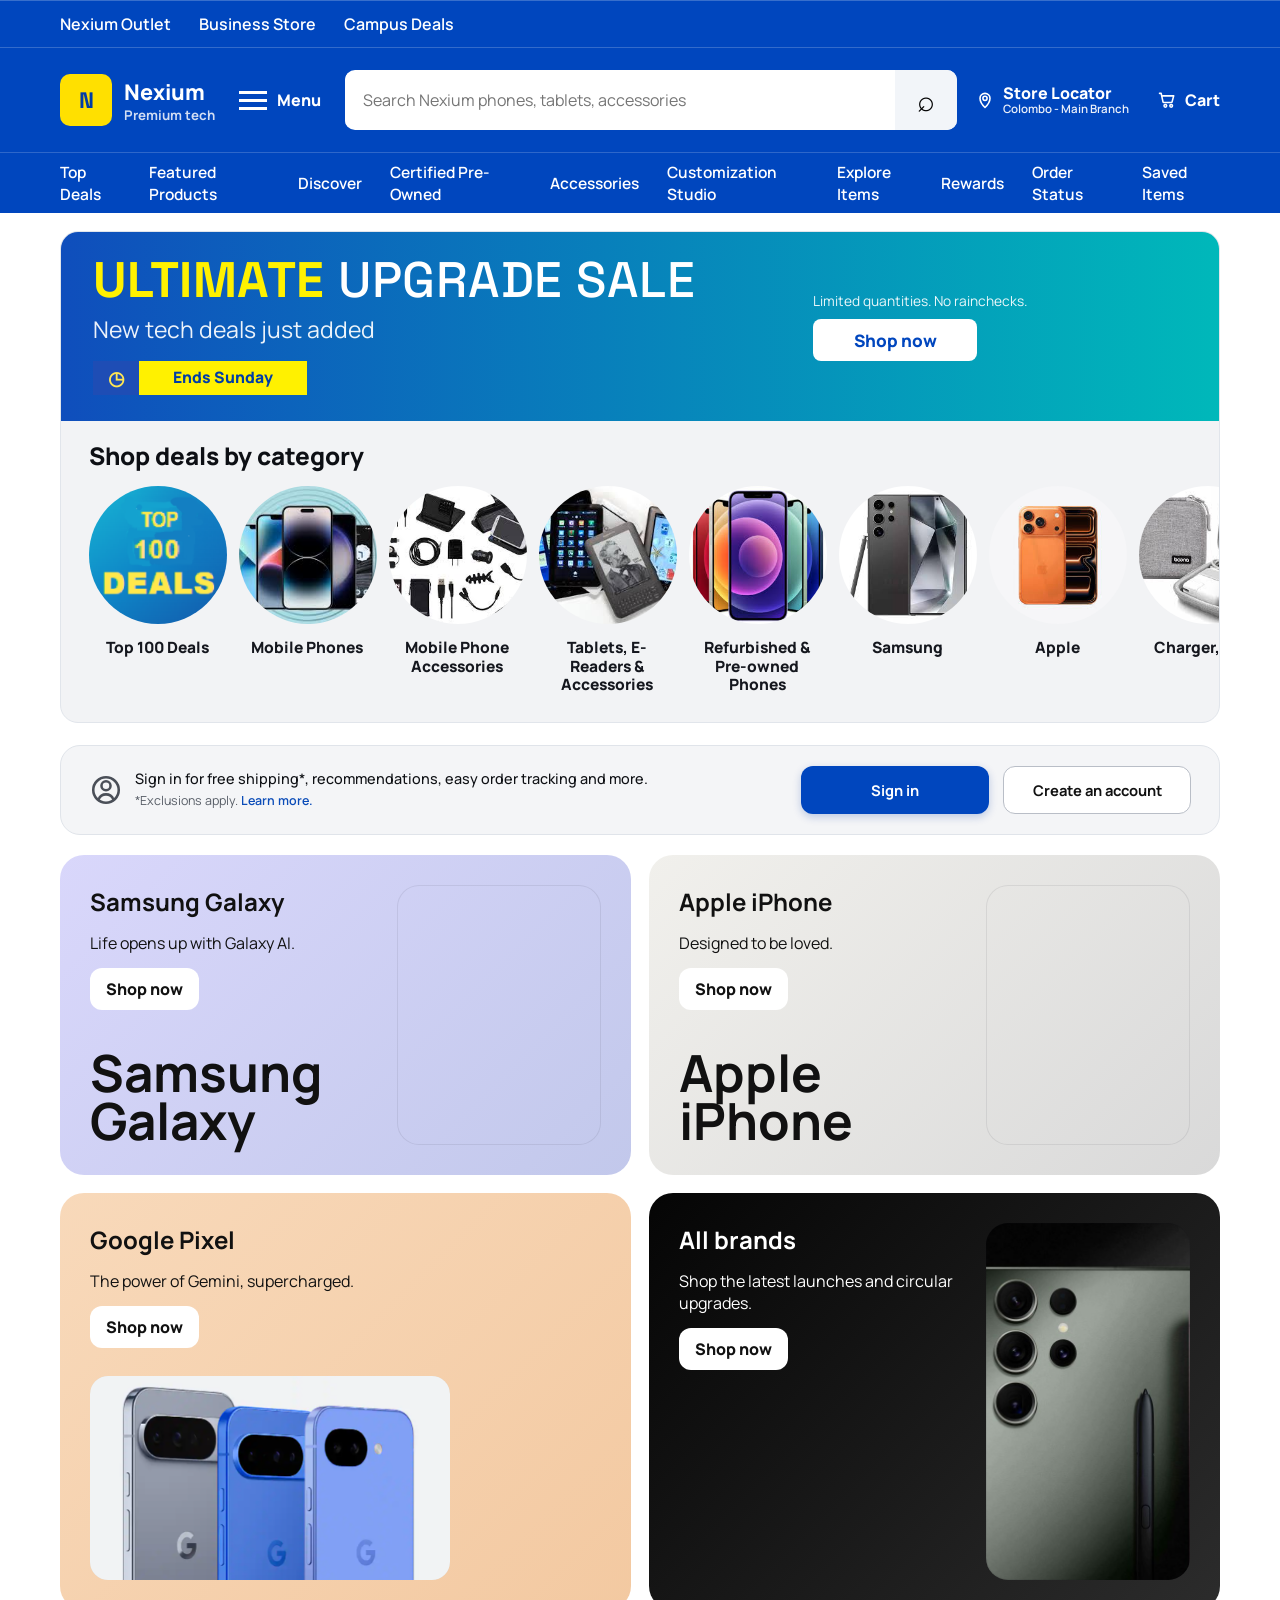
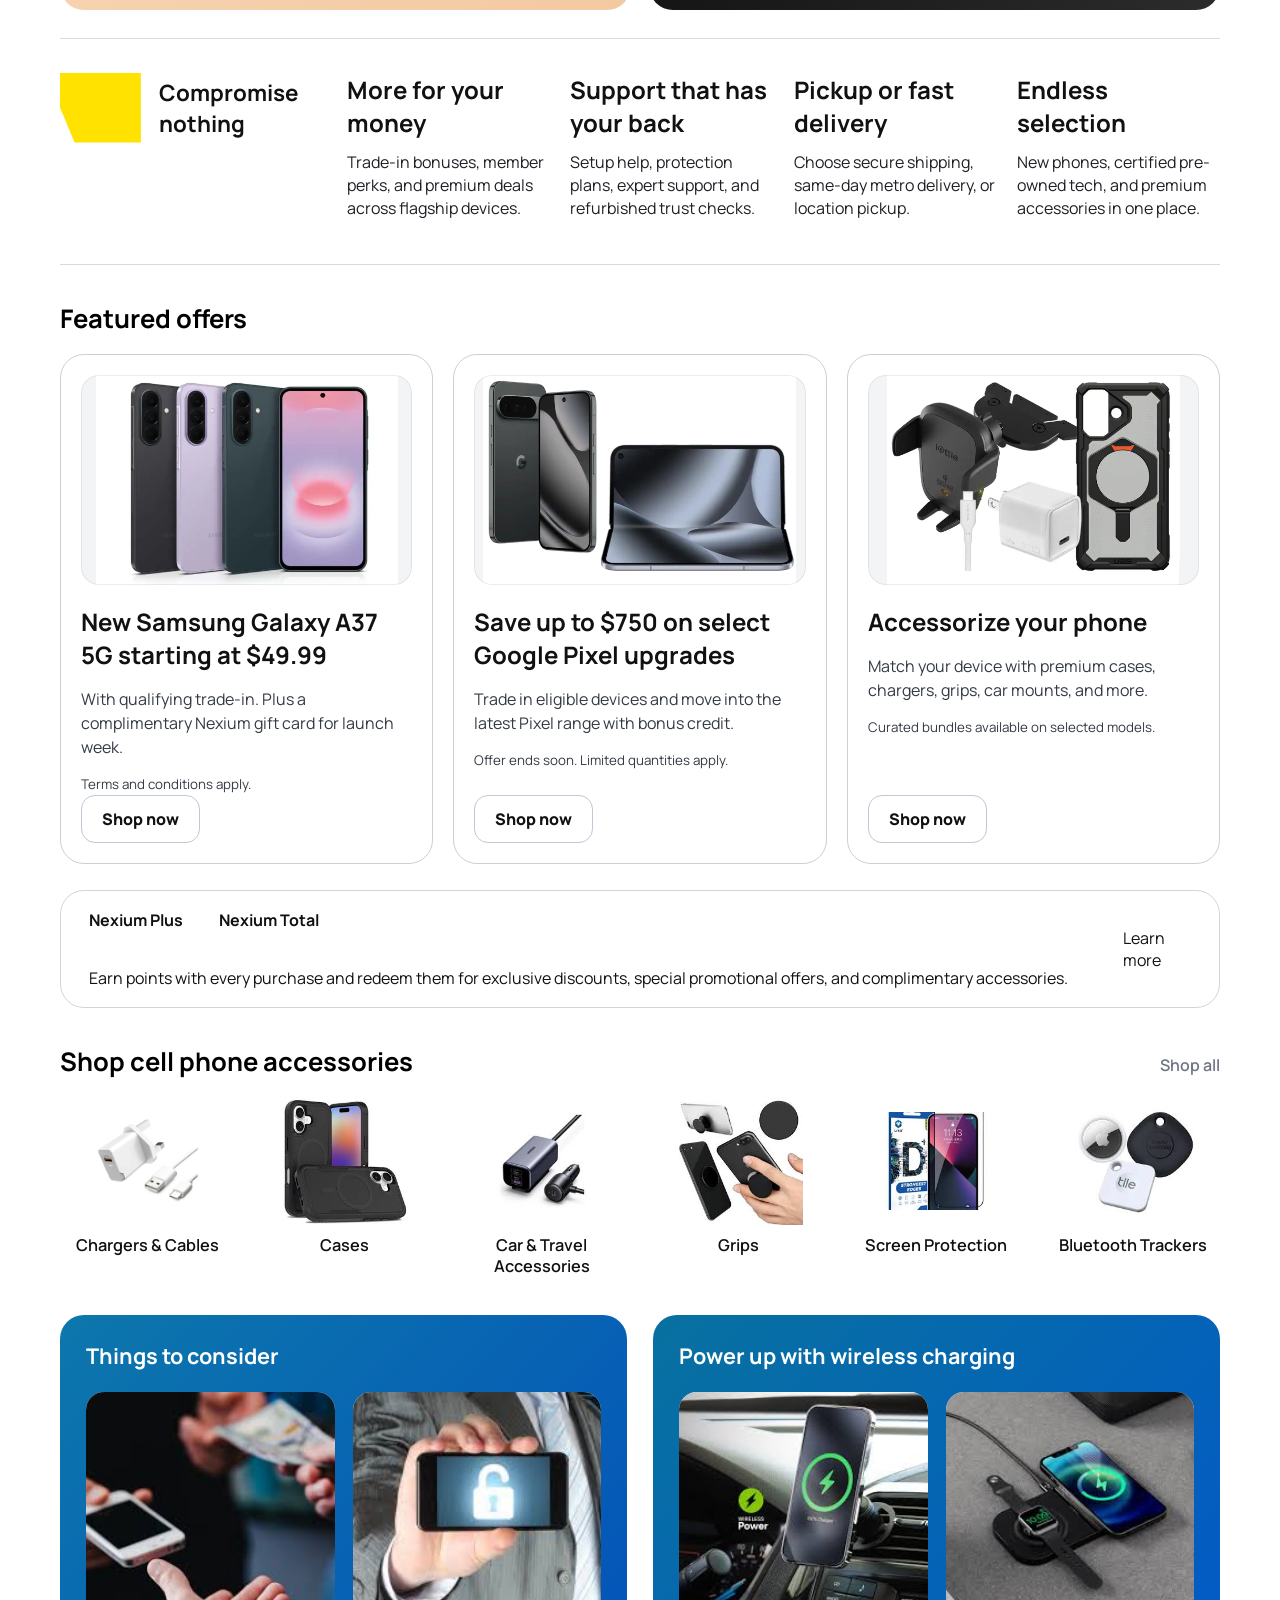
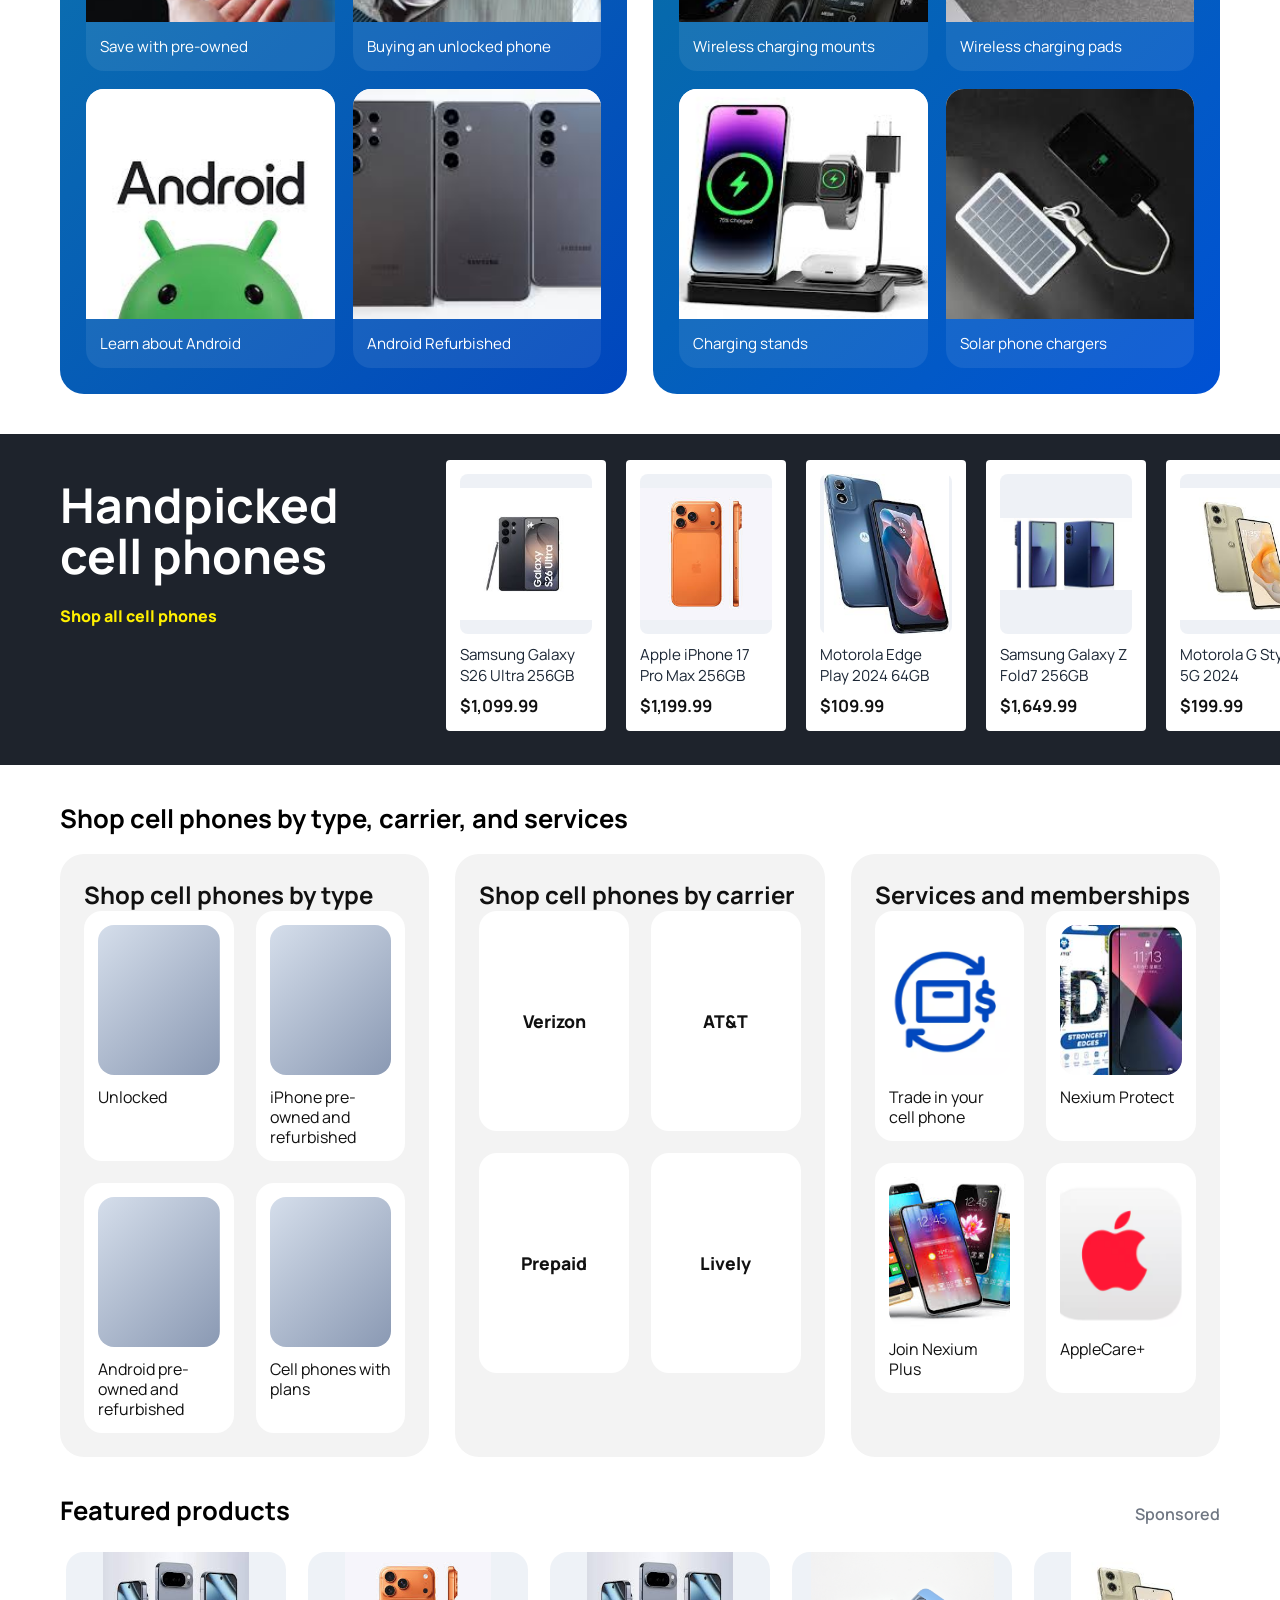
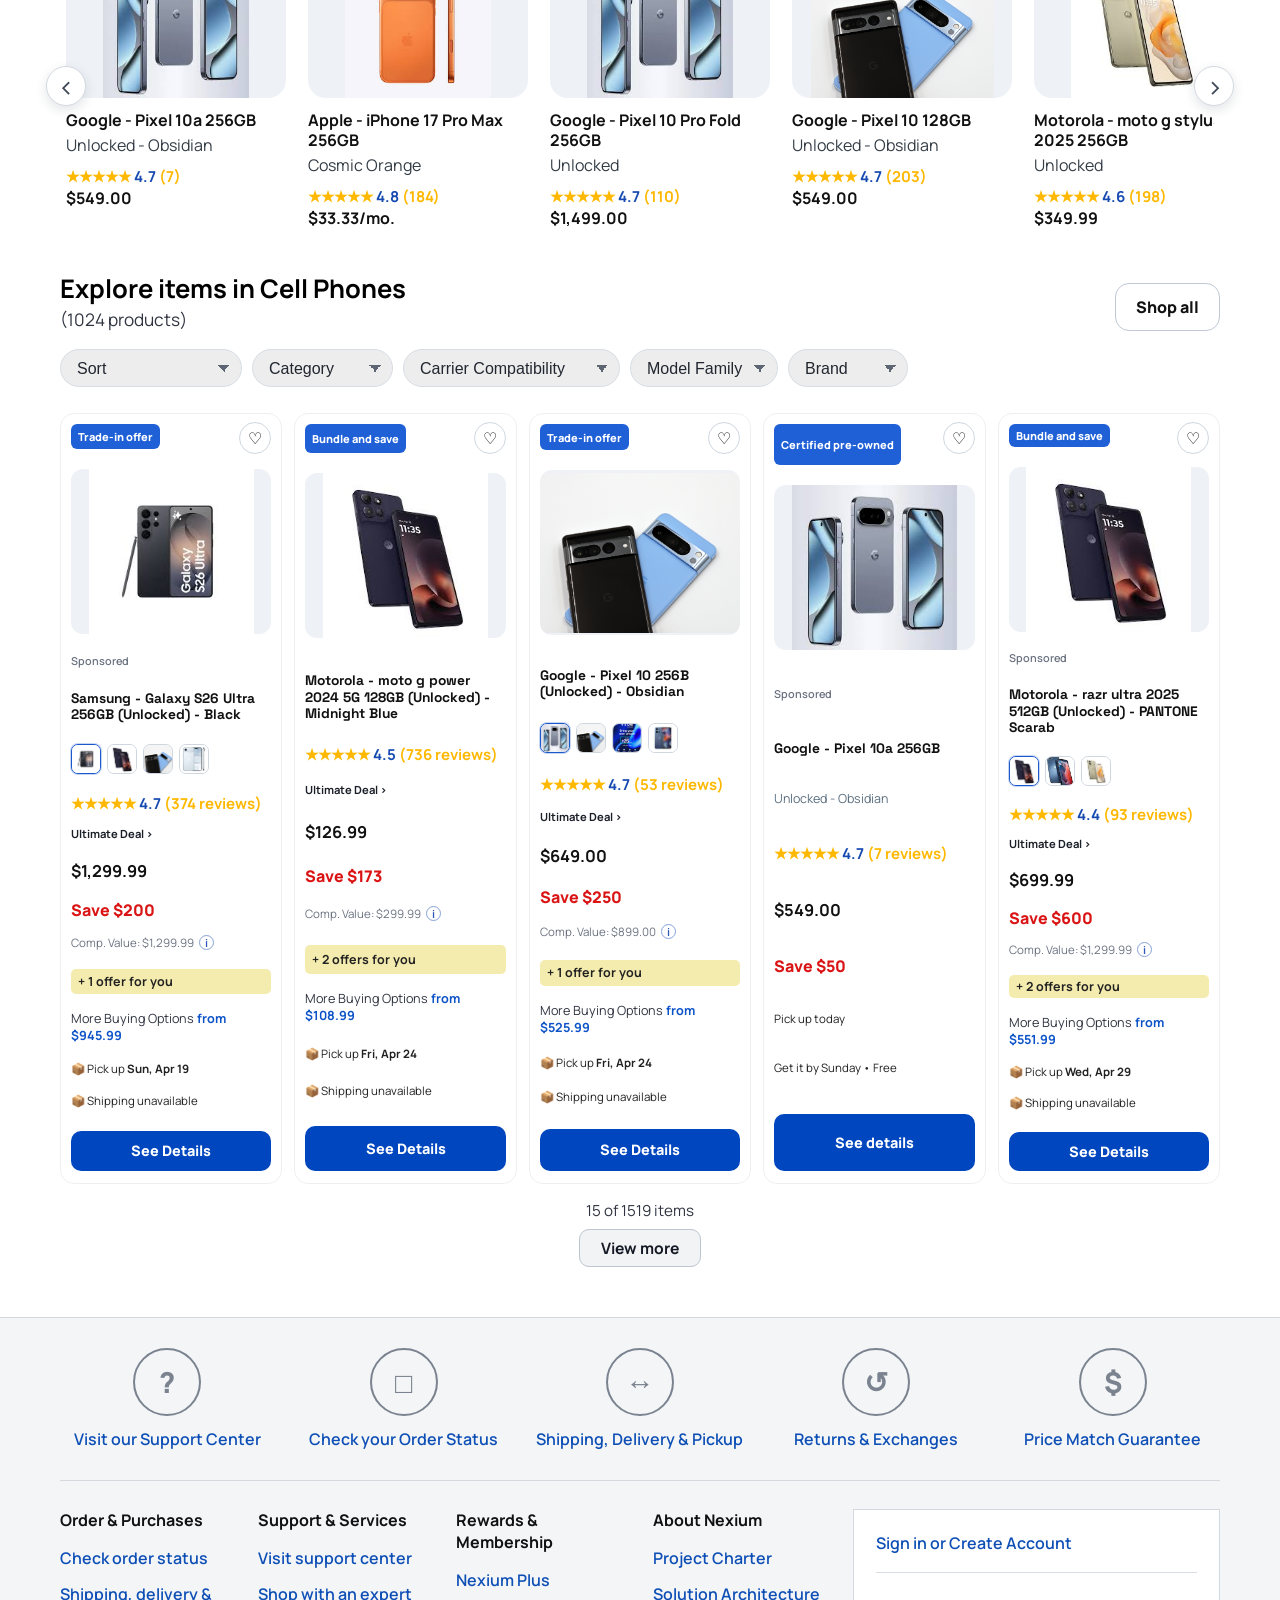
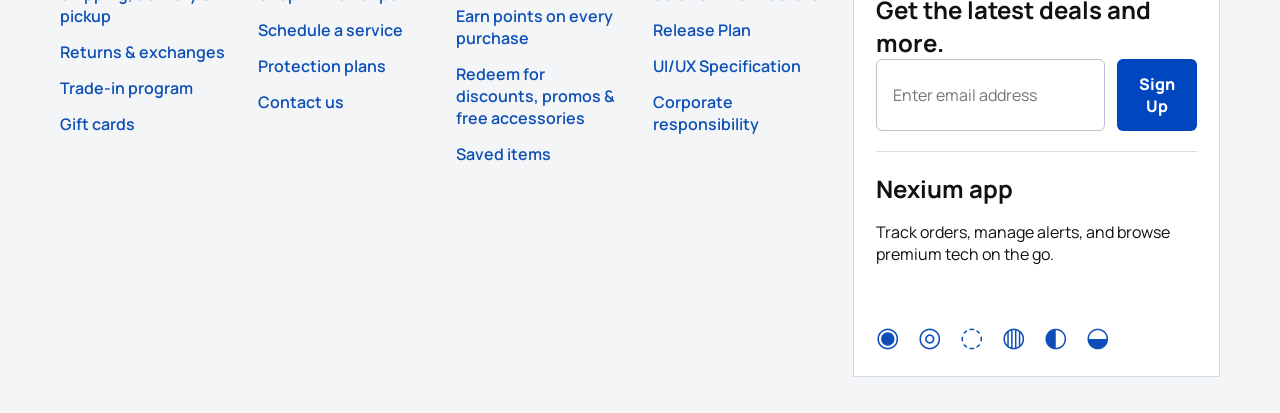
==== index.html @ f276cf51 "Revert "3rd commit" This reverts commit 3aec1bfec44c3266e871f50af3a9b71eeed17399." ====
<!DOCTYPE html>
<html lang="en">
<head>
  <meta charset="UTF-8">
  <meta name="viewport" content="width=device-width, initial-scale=1.0">
  <title>Nexium | Mobile Phones, Tablets & Accessories</title>
  <link rel="preconnect" href="https://fonts.googleapis.com">
  <link rel="preconnect" href="https://fonts.gstatic.com" crossorigin>
  <link href="https://fonts.googleapis.com/css2?family=Manrope:wght@400;500;600;700;800&family=Space+Grotesk:wght@500;700&display=swap" rel="stylesheet">
  <link rel="stylesheet" href="styles.css">
</head>
<body class="home-page">
  <header class="home-header">
    <div class="home-utility">
      <div class="shell utility-inner">
        <div class="utility-links">
          <a href="#">Nexium Outlet</a>
          <a href="#">Business Store</a>
          <a href="#">Campus Deals</a>
        </div>
      </div>
    </div>

    <div class="home-primary">
      <div class="shell primary-inner">
        <a href="index.html" class="home-logo">
          <span class="brand-mark">N</span>
          <span class="logo-copy">
            <strong>Nexium</strong>
            <small>Premium tech</small>
          </span>
        </a>

        <button class="menu-trigger" type="button">
          <span class="menu-lines"></span>
          <span>Menu</span>
        </button>

        <div class="home-search">
          <input type="search" placeholder="Search Nexium phones, tablets, accessories">
          <button type="button">⌕</button>
        </div>

        <div class="quick-actions">
          <a href="store-locator.html" class="quick-action-link" aria-label="Find a store location">
            <span class="quick-icon" aria-hidden="true">
              <svg viewBox="0 0 24 24" role="img" focusable="false">
                <path d="M12 21s6-5.53 6-11a6 6 0 1 0-12 0c0 5.47 6 11 6 11Z"></path>
                <circle cx="12" cy="10" r="2.5"></circle>
              </svg>
            </span>
            <span class="quick-action-copy">
              <span>Store Locator</span>
              <small data-selected-branch>Colombo - Main Branch</small>
            </span>
          </a>
          <a href="cart.html" class="quick-action-link" aria-label="Open cart page">
            <span class="quick-icon" aria-hidden="true">
              <svg viewBox="0 0 24 24" role="img" focusable="false">
                <path d="M3 4h2l2.2 10.2a1 1 0 0 0 1 .8h8.9a1 1 0 0 0 1-.8L20 7H7"></path>
                <circle cx="10" cy="19" r="1.6"></circle>
                <circle cx="17" cy="19" r="1.6"></circle>
              </svg>
            </span>
            <span>Cart</span>
          </a>
        </div>
      </div>
    </div>

    <div class="home-secondary">
      <div class="shell secondary-inner">
        <nav class="secondary-links">
          <a href="#featured-offers">Top Deals</a>
          <a href="#featured-products">Featured Products</a>
          <a href="#advice">Discover</a>
          <a href="#preowned">Certified Pre-Owned</a>
          <a href="#accessories">Accessories</a>
          <a href="customization-studio.html#customization-studio">Customization Studio</a>
          <a href="#catalog">Explore Items</a>
        </nav>
        <nav class="secondary-links secondary-links-right">
          <a href="#rewards">Rewards</a>
          <a href="#support">Order Status</a>
          <a href="#saved">Saved Items</a>
        </nav>
      </div>
    </div>
  </header>

  <main class="home-main">
    <section class="shell deals-showcase" id="top-deals">
      <article class="deals-hero-banner">
        <div class="deals-hero-main">
          <h2><span>Ultimate</span> Upgrade Sale</h2>
          <p>New tech deals just added</p>
          <div class="deal-deadline">
            <span class="deadline-icon" aria-hidden="true">◷</span>
            <strong>Ends Sunday</strong>
          </div>
        </div>
        <div class="deals-hero-side">
          <p>Limited quantities. No rainchecks.</p>
          <a class="deals-hero-button" href="#featured-offers">Shop now</a>
        </div>
      </article>

      <article class="deals-category-panel">
        <h3>Shop deals by category</h3>
        <div class="deals-category-grid">
          <article class="deals-category-item">
            <div class="deals-thumb thumb-top-100-deals-image"></div>
            <p>Top 100 Deals</p>
          </article>
          <article class="deals-category-item">
            <div class="deals-thumb thumb-mobile-phone-deals"></div>
            <p>Mobile Phones</p>
          </article>
          <article class="deals-category-item">
            <div class="deals-thumb thumb-mobile-phone-accessories-image"></div>
            <p>Mobile Phone Accessories</p>
          </article>
          <article class="deals-category-item">
            <div class="deals-thumb thumb-tablets-ereaders-image"></div>
            <p>Tablets, E-Readers &amp; Accessories</p>
          </article>
          <article class="deals-category-item">
            <div class="deals-thumb thumb-refurbished-preowned-image"></div>
            <p>Refurbished &amp; Pre-owned Phones</p>
          </article>
          <article class="deals-category-item">
            <div class="deals-thumb thumb-samsung-image"></div>
            <p>Samsung</p>
          </article>
          <article class="deals-category-item">
            <div class="deals-thumb thumb-apple-image"></div>
            <p>Apple</p>
          </article>
          <article class="deals-category-item deals-category-item-last">
            <div class="deals-thumb thumb-charger-case-image"></div>
            <p>Charger, Case</p>
            <button class="deals-next" type="button" aria-label="View more categories">›</button>
          </article>
        </div>
      </article>
    </section>

    <section class="shell signin-promo" aria-label="Account sign-in benefits">
      <div class="signin-promo-card">
        <div class="signin-promo-copy">
          <span class="signin-promo-icon" aria-hidden="true">
            <svg viewBox="0 0 24 24" role="img" focusable="false">
              <circle cx="12" cy="12" r="9"></circle>
              <circle cx="12" cy="9" r="3.2"></circle>
              <path d="M6.8 18.6a5.6 5.6 0 0 1 10.4 0"></path>
            </svg>
          </span>
          <div class="signin-promo-text">
            <p>Sign in for free shipping*, recommendations, easy order tracking and more.</p>
            <small>*Exclusions apply. <a href="#">Learn more.</a></small>
          </div>
        </div>
        <div class="signin-promo-actions">
          <a class="signin-promo-btn signin-promo-btn-primary" href="#">Sign in</a>
          <a class="signin-promo-btn signin-promo-btn-secondary" href="#">Create an account</a>
        </div>
      </div>
    </section>

    <section class="shell brand-mosaic" id="preowned">
      <article class="brand-hero brand-samsung">
        <div class="brand-copy">
          <h2>Samsung Galaxy</h2>
          <p>Life opens up with Galaxy AI.</p>
          <a class="shop-chip" href="#catalog">Shop now</a>
          <strong>Samsung Galaxy</strong>
        </div>
        <div class="brand-art art-samsung"></div>
      </article>

      <article class="brand-hero brand-apple">
        <div class="brand-copy">
          <h2>Apple iPhone</h2>
          <p>Designed to be loved.</p>
          <a class="shop-chip" href="#catalog">Shop now</a>
          <strong>Apple iPhone</strong>
        </div>
        <div class="brand-art art-apple"></div>
      </article>

      <article class="brand-hero brand-google">
        <div class="brand-copy">
          <h2>Google Pixel</h2>
          <p>The power of Gemini, supercharged.</p>
          <a class="shop-chip" href="#catalog">Shop now</a>
          <img class="pixel-inline-art" src="assets/google-pixel-block-exact.png" alt="Google Pixel phones in silver and blue" loading="lazy">
        </div>
      </article>

      <article class="brand-hero brand-all">
        <div class="brand-copy">
          <h2>All brands</h2>
          <p>Shop the latest launches and circular upgrades.</p>
          <a class="shop-chip" href="#catalog">Shop now</a>
        </div>
        <div class="brand-art art-all"></div>
      </article>
    </section>

    <section class="shell benefits-ribbon">
      <div class="benefit-mark">
        <span></span>
        <strong>Compromise nothing</strong>
      </div>
      <div class="benefit-item">
        <h3>More for your money</h3>
        <p>Trade-in bonuses, member perks, and premium deals across flagship devices.</p>
      </div>
      <div class="benefit-item">
        <h3>Support that has your back</h3>
        <p>Setup help, protection plans, expert support, and refurbished trust checks.</p>
      </div>
      <div class="benefit-item">
        <h3>Pickup or fast delivery</h3>
        <p>Choose secure shipping, same-day metro delivery, or location pickup.</p>
      </div>
      <div class="benefit-item">
        <h3>Endless selection</h3>
        <p>New phones, certified pre-owned tech, and premium accessories in one place.</p>
      </div>
    </section>

    <section class="shell featured-offers" id="featured-offers">
      <div class="section-title-row">
        <h2>Featured offers</h2>
      </div>
      <div class="offer-grid">
        <article class="offer-card">
          <div class="offer-art offer-samsung-art"></div>
          <h3>New Samsung Galaxy A37 5G starting at $49.99</h3>
          <p>With qualifying trade-in. Plus a complimentary Nexium gift card for launch week.</p>
          <small>Terms and conditions apply.</small>
          <a class="offer-button" href="#catalog">Shop now</a>
        </article>
        <article class="offer-card">
          <div class="offer-art offer-pixel-art"></div>
          <h3>Save up to $750 on select Google Pixel upgrades</h3>
          <p>Trade in eligible devices and move into the latest Pixel range with bonus credit.</p>
          <small>Offer ends soon. Limited quantities apply.</small>
          <a class="offer-button" href="#catalog">Shop now</a>
        </article>
        <article class="offer-card">
          <div class="offer-art offer-accessory-art"></div>
          <h3>Accessorize your phone</h3>
          <p>Match your device with premium cases, chargers, grips, car mounts, and more.</p>
          <small>Curated bundles available on selected models.</small>
          <a class="offer-button" href="#accessories">Shop now</a>
        </article>
      </div>
    </section>

    <section class="shell membership-banner" id="rewards">
      <div class="membership-copy">
        <strong>Nexium Plus</strong>
        <strong>Nexium Total</strong>
        <span>Earn points with every purchase and redeem them for exclusive discounts, special promotional offers, and complimentary accessories.</span>
      </div>
      <a href="#">Learn more</a>
    </section>

    <section class="shell accessory-shelf" id="accessories">
      <div class="section-title-row">
        <h2>Shop cell phone accessories</h2>
        <a href="#catalog">Shop all</a>
      </div>
      <div class="accessory-row">
        <article class="accessory-card">
          <div class="accessory-icon charger-icon"></div>
          <p>Chargers & Cables</p>
        </article>
        <article class="accessory-card">
          <div class="accessory-icon case-icon"></div>
          <p>Cases</p>
        </article>
        <article class="accessory-card">
          <div class="accessory-icon travel-icon"></div>
          <p>Car & Travel Accessories</p>
        </article>
        <article class="accessory-card">
          <div class="accessory-icon grips-icon"></div>
          <p>Grips</p>
        </article>
        <article class="accessory-card">
          <div class="accessory-icon screen-icon"></div>
          <p>Screen Protection</p>
        </article>
        <article class="accessory-card">
          <div class="accessory-icon tracker-icon"></div>
          <p>Bluetooth Trackers</p>
        </article>
      </div>
    </section>

    <section class="shell guide-panels" id="advice">
      <article class="guide-panel">
        <h2>Things to consider</h2>
        <div class="guide-grid">
          <div class="guide-card">
            <div class="guide-visual tradein-guide"></div>
            <p>Save with pre-owned</p>
          </div>
          <div class="guide-card">
            <div class="guide-visual prepaid-guide"></div>
            <p>Buying an unlocked phone</p>
          </div>
          <div class="guide-card">
            <div class="guide-visual android-guide"></div>
            <p>Learn about Android</p>
          </div>
          <div class="guide-card">
            <div class="guide-visual unlocked-guide"></div>
            <p>Android Refurbished</p>
          </div>
        </div>
      </article>
      <article class="guide-panel guide-panel-alt">
        <h2>Power up with wireless charging</h2>
        <div class="guide-grid">
          <div class="guide-card">
            <div class="guide-visual mount-guide"></div>
            <p>Wireless charging mounts</p>
          </div>
          <div class="guide-card">
            <div class="guide-visual pad-guide"></div>
            <p>Wireless charging pads</p>
          </div>
          <div class="guide-card">
            <div class="guide-visual stand-guide"></div>
            <p>Charging stands</p>
          </div>
          <div class="guide-card">
            <div class="guide-visual solar-guide"></div>
            <p>Solar phone chargers</p>
          </div>
        </div>
      </article>
    </section>

    <section class="handpicked-band">
      <div class="shell handpicked-layout">
        <div class="handpicked-copy">
          <h2>Handpicked cell phones</h2>
          <a href="#catalog">Shop all cell phones</a>
        </div>
        <div class="handpicked-rail">
          <article class="mini-product">
            <div class="mini-product-art rail-s26"></div>
            <p>Samsung Galaxy S26 Ultra 256GB</p>
            <strong>$1,099.99</strong>
          </article>
          <article class="mini-product">
            <div class="mini-product-art rail-iphone"></div>
            <p>Apple iPhone 17 Pro Max 256GB</p>
            <strong>$1,199.99</strong>
          </article>
          <article class="mini-product">
            <div class="mini-product-art rail-moto"></div>
            <p>Motorola Edge Play 2024 64GB</p>
            <strong>$109.99</strong>
          </article>
          <article class="mini-product">
            <div class="mini-product-art rail-fold"></div>
            <p>Samsung Galaxy Z Fold7 256GB</p>
            <strong>$1,649.99</strong>
          </article>
          <article class="mini-product">
            <div class="mini-product-art rail-stylus"></div>
            <p>Motorola G Stylus 5G 2024</p>
            <strong>$199.99</strong>
          </article>
          <article class="mini-product">
            <div class="mini-product-art rail-air"></div>
            <p>Apple iPhone Air 256GB</p>
            <strong>$849.99</strong>
          </article>
        </div>
      </div>
    </section>

    <section class="shell service-and-membership">
      <div class="section-title-row">
        <h2>Shop cell phones by type, carrier, and services</h2>
      </div>
      <div class="service-columns">
        <article class="service-column">
          <h3>Shop cell phones by type</h3>
          <div class="service-tile-grid">
            <div class="service-tile">
              <div class="service-visual unlocked-visual"></div>
              <p>Unlocked</p>
            </div>
            <div class="service-tile">
              <div class="service-visual apple-visual"></div>
              <p>iPhone pre-owned and refurbished</p>
            </div>
            <div class="service-tile">
              <div class="service-visual android-visual"></div>
              <p>Android pre-owned and refurbished</p>
            </div>
            <div class="service-tile">
              <div class="service-visual plan-visual"></div>
              <p>Cell phones with plans</p>
            </div>
          </div>
        </article>
        <article class="service-column">
          <h3>Shop cell phones by carrier</h3>
          <div class="service-tile-grid">
            <div class="service-tile logo-tile"><p>Verizon</p></div>
            <div class="service-tile logo-tile"><p>AT&amp;T</p></div>
            <div class="service-tile logo-tile"><p>Prepaid</p></div>
            <div class="service-tile logo-tile"><p>Lively</p></div>
          </div>
        </article>
        <article class="service-column">
          <h3>Services and memberships</h3>
          <div class="service-tile-grid">
            <div class="service-tile">
              <div class="service-visual tradein-visual"></div>
              <p>Trade in your cell phone</p>
            </div>
            <div class="service-tile">
              <div class="service-visual protect-visual"></div>
              <p>Nexium Protect</p>
            </div>
            <div class="service-tile">
              <div class="service-visual plus-visual"></div>
              <p>Join Nexium Plus</p>
            </div>
            <div class="service-tile">
              <div class="service-visual applecare-visual"></div>
              <p>AppleCare+</p>
            </div>
          </div>
        </article>
      </div>
    </section>

    <section class="shell featured-products" id="featured-products">
      <div class="section-title-row">
        <h2>Featured products</h2>
        <span>Sponsored</span>
      </div>
      <div class="featured-carousel-wrap">
        <button class="featured-carousel-btn featured-carousel-prev" type="button" aria-label="View previous featured products">‹</button>
        <div class="featured-product-row" aria-live="polite">
        <article class="featured-item">
          <div class="featured-art featured-pixel"></div>
          <h3>Google - Pixel 10a 256GB</h3>
          <p>Unlocked - Obsidian</p>
          <div class="rating-line">★★★★★ <span>4.7</span> (7)</div>
          <strong>$549.00</strong>
        </article>
        <article class="featured-item">
          <div class="featured-art featured-orange"></div>
          <h3>Apple - iPhone 17 Pro Max 256GB</h3>
          <p>Cosmic Orange</p>
          <div class="rating-line">★★★★★ <span>4.8</span> (184)</div>
          <strong>$33.33/mo.</strong>
        </article>
        <article class="featured-item">
          <div class="featured-art featured-fold"></div>
          <h3>Google - Pixel 10 Pro Fold 256GB</h3>
          <p>Unlocked</p>
          <div class="rating-line">★★★★★ <span>4.7</span> (110)</div>
          <strong>$1,499.00</strong>
        </article>
        <article class="featured-item">
          <div class="featured-art featured-teal"></div>
          <h3>Google - Pixel 10 128GB</h3>
          <p>Unlocked - Obsidian</p>
          <div class="rating-line">★★★★★ <span>4.7</span> (203)</div>
          <strong>$549.00</strong>
        </article>
        <article class="featured-item">
          <div class="featured-art featured-stylus"></div>
          <h3>Motorola - moto g stylus 2025 256GB</h3>
          <p>Unlocked</p>
          <div class="rating-line">★★★★★ <span>4.6</span> (198)</div>
          <strong>$349.99</strong>
        </article>
        </div>
        <button class="featured-carousel-btn featured-carousel-next" type="button" aria-label="View more featured products">›</button>
      </div>
    </section>

    <section class="shell catalog-wrapper" id="catalog">
      <div class="section-title-row explore-heading">
        <div>
          <h2>Explore items in Cell Phones</h2>
          <p class="catalog-count">(1024 products)</p>
        </div>
        <button class="catalog-button" type="button">Shop all</button>
      </div>

      <div class="filter-bar retail-filter-bar">
        <select class="catalog-select" id="catalogSort" aria-label="Sort products">
          <option value="featured">Sort</option>
          <option value="price-low">Price: Low to High</option>
          <option value="price-high">Price: High to Low</option>
          <option value="name">Name</option>
        </select>
        <select class="catalog-select" id="catalogCategory" aria-label="Filter by category">
          <option value="all">Category</option>
          <option value="new">New phones</option>
          <option value="preowned">Pre-owned</option>
          <option value="accessory">Accessories</option>
          <option value="tablet">Tablets</option>
        </select>
        <select class="catalog-select" id="catalogCarrier" aria-label="Filter by carrier compatibility">
          <option value="all">Carrier Compatibility</option>
          <option value="unlocked">Unlocked</option>
          <option value="carrier">Carrier Locked/Prepaid</option>
        </select>
        <select class="catalog-select" id="catalogModel" aria-label="Filter by model family">
          <option value="all">Model Family</option>
          <option value="galaxy">Galaxy</option>
          <option value="iphone">iPhone</option>
          <option value="pixel">Pixel</option>
          <option value="motorola">Motorola</option>
        </select>
        <select class="catalog-select" id="catalogBrand" aria-label="Filter by brand">
          <option value="all">Brand</option>
          <option value="samsung">Samsung</option>
          <option value="apple">Apple</option>
          <option value="google">Google</option>
          <option value="motorola">Motorola</option>
        </select>
      </div>

      <div class="retail-product-grid">
        <article class="retail-product-card product-card" data-category="new">
          <span class="deal-tag">Trade-in offer</span>
          <button class="heart-button" type="button">♡</button>
          <div class="retail-art retail-slate"></div>
          <small class="retail-sponsored">Sponsored</small>
          <h3>Samsung - Galaxy S26 Ultra 256GB (Unlocked) - Black</h3>
          <div class="variant-row">
            <span class="variant-chip variant-active"><img src="assets/assets2/Samsung%20Galaxy%20S26%20Ultra.jpeg" alt="Samsung Galaxy S26 Ultra color option"></span>
            <span class="variant-chip"><img src="assets/assets2/Motorola%20-%20moto%20g%20power%202026%20128GB%20%28Unlocked%29.jpeg" alt="Motorola color option"></span>
            <span class="variant-chip"><img src="assets/assets2/google-pixel-c2.jpg" alt="Google Pixel color option"></span>
            <span class="variant-chip"><img src="assets/assets2/Apple%20iPhone%20Air.jpeg" alt="Apple iPhone Air color option"></span>
          </div>
          <div class="rating-line">★★★★★ <span>4.7</span> (374 reviews)</div>
          <div class="retail-submeta">Ultimate Deal ›</div>
          <strong class="price-big">$1,299.99</strong>
          <div class="savings-line">Save $200</div>
          <div class="retail-compare">Comp. Value: $1,299.99 <span class="info-dot">i</span></div>
          <div class="offer-pill">+ 1 offer for you</div>
          <div class="retail-more">More Buying Options <span>from $945.99</span></div>
          <div class="delivery-line">📦 Pick up <strong>Sun, Apr 19</strong></div>
          <div class="delivery-line">📦 Shipping unavailable</div>
          <button class="retail-cta" type="button">See Details</button>
        </article>

        <article class="retail-product-card product-card" data-category="new">
          <span class="deal-tag">Bundle and save</span>
          <button class="heart-button" type="button">♡</button>
          <div class="retail-art retail-midnight"></div>
          <h3>Motorola - moto g power 2024 5G 128GB (Unlocked) - Midnight Blue</h3>
          <div class="rating-line">★★★★★ <span>4.5</span> (736 reviews)</div>
          <div class="retail-submeta">Ultimate Deal ›</div>
          <strong class="price-big">$126.99</strong>
          <div class="savings-line">Save $173</div>
          <div class="retail-compare">Comp. Value: $299.99 <span class="info-dot">i</span></div>
          <div class="offer-pill">+ 2 offers for you</div>
          <div class="retail-more">More Buying Options <span>from $108.99</span></div>
          <div class="delivery-line">📦 Pick up <strong>Fri, Apr 24</strong></div>
          <div class="delivery-line">📦 Shipping unavailable</div>
          <button class="retail-cta" type="button">See Details</button>
        </article>

        <article class="retail-product-card product-card" data-category="new">
          <span class="deal-tag">Trade-in offer</span>
          <button class="heart-button" type="button">♡</button>
          <div class="retail-art retail-gradient"></div>
          <h3>Google - Pixel 10 256B (Unlocked) - Obsidian</h3>
          <div class="variant-row">
            <span class="variant-chip variant-active"><img src="assets/assets2/Google%20Pixel.jpeg" alt="Google Pixel color option"></span>
            <span class="variant-chip"><img src="assets/assets2/google-pixel-c2.jpg" alt="Google Pixel blue option"></span>
            <span class="variant-chip"><img src="assets/assets2/Visible%20-%20$25mo%20plan%20%20eSIM%20pSIM%20Kit.jpeg" alt="Google Pixel bright option"></span>
            <span class="variant-chip"><img src="assets/assets2/Verizon%20Prepaid%20-%20Motorola%20moto%20g%205G%202025.jpeg" alt="Google Pixel alternate option"></span>
          </div>
          <div class="rating-line">★★★★★ <span>4.7</span> (53 reviews)</div>
          <div class="retail-submeta">Ultimate Deal ›</div>
          <strong class="price-big">$649.00</strong>
          <div class="savings-line">Save $250</div>
          <div class="retail-compare">Comp. Value: $899.00 <span class="info-dot">i</span></div>
          <div class="offer-pill">+ 1 offer for you</div>
          <div class="retail-more">More Buying Options <span>from $525.99</span></div>
          <div class="delivery-line">📦 Pick up <strong>Fri, Apr 24</strong></div>
          <div class="delivery-line">📦 Shipping unavailable</div>
          <button class="retail-cta" type="button">See Details</button>
        </article>

        <article class="retail-product-card product-card" data-category="preowned">
          <span class="deal-tag">Certified pre-owned</span>
          <button class="heart-button" type="button">♡</button>
          <div class="retail-art retail-dark"></div>
          <small class="retail-sponsored">Sponsored</small>
          <h3>Google - Pixel 10a 256GB</h3>
          <p>Unlocked - Obsidian</p>
          <div class="rating-line">★★★★★ <span>4.7</span> (7 reviews)</div>
          <strong class="price-big">$549.00</strong>
          <div class="savings-line">Save $50</div>
          <div class="delivery-line">Pick up today</div>
          <div class="delivery-line">Get it by Sunday • Free</div>
          <button class="retail-cta" type="button">See details</button>
        </article>

        <article class="retail-product-card product-card" data-category="new">
          <span class="deal-tag">Bundle and save</span>
          <button class="heart-button" type="button">♡</button>
          <div class="retail-art retail-midnight"></div>
          <small class="retail-sponsored">Sponsored</small>
          <h3>Motorola - razr ultra 2025 512GB (Unlocked) - PANTONE Scarab</h3>
          <div class="variant-row">
            <span class="variant-chip variant-active"><img src="assets/assets2/Motorola%20-%20moto%20g%20power%202026%20128GB%20%28Unlocked%29.jpeg" alt="Motorola variant one"></span>
            <span class="variant-chip"><img src="assets/assets2/Motorola%20Moto%20G%20play.jpeg" alt="Motorola variant two"></span>
            <span class="variant-chip"><img src="assets/assets2/Motorola%20Moto%20G%20Stylus%205G.jpeg" alt="Motorola variant three"></span>
          </div>
          <div class="rating-line">★★★★★ <span>4.4</span> (93 reviews)</div>
          <div class="retail-submeta">Ultimate Deal ›</div>
          <strong class="price-big">$699.99</strong>
          <div class="savings-line">Save $600</div>
          <div class="retail-compare">Comp. Value: $1,299.99 <span class="info-dot">i</span></div>
          <div class="offer-pill">+ 2 offers for you</div>
          <div class="retail-more">More Buying Options <span>from $551.99</span></div>
          <div class="delivery-line">📦 Pick up <strong>Wed, Apr 29</strong></div>
          <div class="delivery-line">📦 Shipping unavailable</div>
          <button class="retail-cta" type="button">See Details</button>
        </article>
      </div>

      <div class="catalog-more">
        <p>15 of 1519 items</p>
        <a class="catalog-more-btn" href="all-cell-phones.html">View more</a>
      </div>
    </section>

  </main>

  <footer class="home-footer" id="support">
    <div class="shell footer-support-strip">
      <article>
        <div class="support-icon">?</div>
        <a href="#">Visit our Support Center</a>
      </article>
      <article>
        <div class="support-icon">□</div>
        <a href="#">Check your Order Status</a>
      </article>
      <article>
        <div class="support-icon">↔</div>
        <a href="#">Shipping, Delivery & Pickup</a>
      </article>
      <article>
        <div class="support-icon">↺</div>
        <a href="#">Returns & Exchanges</a>
      </article>
      <article>
        <div class="support-icon">$</div>
        <a href="#">Price Match Guarantee</a>
      </article>
    </div>

    <div class="shell footer-columns">
      <div class="footer-links-grid">
        <div>
          <h3>Order & Purchases</h3>
          <a href="#">Check order status</a>
          <a href="#">Shipping, delivery & pickup</a>
          <a href="#">Returns & exchanges</a>
          <a href="#">Trade-in program</a>
          <a href="#">Gift cards</a>
        </div>
        <div>
          <h3>Support & Services</h3>
          <a href="#">Visit support center</a>
          <a href="#">Shop with an expert</a>
          <a href="#">Schedule a service</a>
          <a href="#">Protection plans</a>
          <a href="#">Contact us</a>
        </div>
        <div>
          <h3>Rewards & Membership</h3>
          <a href="#">Nexium Plus</a>
          <a href="#">Earn points on every purchase</a>
          <a href="#">Redeem for discounts, promos & free accessories</a>
          <a href="#">Saved items</a>
        </div>
        <div>
          <h3>About Nexium</h3>
          <a href="docs/project-charter.md">Project Charter</a>
          <a href="docs/solution-architecture.md">Solution Architecture</a>
          <a href="docs/release-plan.md">Release Plan</a>
          <a href="docs/ui-ux-design-specification.md">UI/UX Specification</a>
          <a href="#">Corporate responsibility</a>
        </div>
      </div>

      <aside class="footer-panel">
        <a class="signin-link" href="#">Sign in or Create Account</a>
        <div class="footer-panel-block">
          <h3>Get the latest deals and more.</h3>
          <div class="signup-row">
            <input type="email" placeholder="Enter email address">
            <button type="button">Sign Up</button>
          </div>
        </div>
        <div class="footer-panel-block">
          <h3>Nexium app</h3>
          <p>Track orders, manage alerts, and browse premium tech on the go.</p>
        </div>
        <div class="social-row">
          <span>◉</span>
          <span>◎</span>
          <span>◌</span>
          <span>◍</span>
          <span>◐</span>
          <span>◒</span>
        </div>
      </aside>
    </div>
  </footer>

  <script src="script.js"></script>
</body>
</html>
---- styles.css ----
:root {
  --bg: #09121d;
  --panel: #0f1b29;
  --panel-soft: #132436;
  --card: rgba(255, 255, 255, 0.82);
  --card-strong: #f8faf7;
  --ink: #0d1824;
  --text: #dfe9f2;
  --muted: #9fb1c1;
  --line: rgba(255, 255, 255, 0.08);
  --accent: #29d3b2;
  --accent-strong: #13b092;
  --sand: #f1dcc0;
  --lilac: #d6d6ff;
  --mist: #dce8f2;
  --amber: #f2b66d;
  --radius-xl: 30px;
  --radius-lg: 24px;
  --radius-md: 18px;
  --radius-sm: 14px;
  --shadow-xl: 0 30px 80px rgba(0, 0, 0, 0.28);
  --shadow-lg: 0 18px 50px rgba(3, 12, 22, 0.18);
  --sticky-header-height: 172px;
  --site-max-width: 1480px;
  --site-gutter-inline: 120px;
  --shell: min(1180px, calc(100vw - 48px));
}

* {
  box-sizing: border-box;
}

html {
  scroll-behavior: smooth;
  scroll-padding-top: calc(var(--sticky-header-height) + 10px);
}

[id] {
  scroll-margin-top: calc(var(--sticky-header-height) + 10px);
}

body {
  margin: 0;
  font-family: "Manrope", sans-serif;
  background:
    radial-gradient(circle at top, rgba(41, 211, 178, 0.12), transparent 22%),
    linear-gradient(180deg, #08131f 0%, #0c1621 24%, #eef2ec 24%, #eef2ec 100%);
  color: var(--text);
}

a {
  color: inherit;
  text-decoration: none;
}

button,
input {
  font: inherit;
}

.shell {
  width: var(--shell);
  margin: 0 auto;
}

.announcement-bar {
  background: #091722;
  color: #dce7ee;
  padding: 14px 24px;
  text-align: center;
  font-size: 0.93rem;
  border-bottom: 1px solid rgba(255, 255, 255, 0.08);
}

.announcement-bar span {
  color: var(--accent);
  margin-right: 8px;
}

.site-header {
  position: sticky;
  top: 0;
  z-index: 20;
  backdrop-filter: blur(18px);
  background: rgba(8, 16, 25, 0.84);
  border-bottom: 1px solid rgba(255, 255, 255, 0.07);
}

.site-header.compact {
  position: relative;
}

.header-shell {
  display: flex;
  align-items: center;
  justify-content: space-between;
  gap: 24px;
  padding: 18px 0;
}

.brand-lockup {
  display: inline-flex;
  align-items: center;
  gap: 12px;
}

.brand-mark {
  width: 46px;
  height: 46px;
  display: grid;
  place-items: center;
  border-radius: 16px;
  background: linear-gradient(135deg, var(--accent), #76f2df);
  color: #06211d;
  font-family: "Space Grotesk", sans-serif;
  font-size: 1.4rem;
  font-weight: 700;
}

.brand-lockup strong {
  display: block;
  font-family: "Space Grotesk", sans-serif;
  font-size: 1.2rem;
}

.brand-lockup small {
  display: block;
  color: var(--muted);
}

.main-nav {
  display: flex;
  gap: 18px;
  color: #d4dde5;
  font-size: 0.96rem;
}

.main-nav a:hover,
.text-link:hover {
  color: var(--accent);
}

.header-actions {
  display: flex;
  align-items: center;
  gap: 14px;
}

.search-shell {
  background: rgba(255, 255, 255, 0.07);
  border: 1px solid rgba(255, 255, 255, 0.08);
  border-radius: 999px;
  padding: 6px;
  min-width: 360px;
}

.search-shell input {
  width: 100%;
  background: transparent;
  border: 0;
  outline: 0;
  padding: 10px 16px;
  color: white;
}

.ghost-button,
.secondary-button,
.primary-button {
  border: 0;
  border-radius: 999px;
  padding: 14px 20px;
  cursor: pointer;
  transition: transform 0.2s ease, opacity 0.2s ease, background 0.2s ease;
}

.ghost-button:hover,
.secondary-button:hover,
.primary-button:hover {
  transform: translateY(-1px);
}

.ghost-button {
  background: rgba(255, 255, 255, 0.08);
  color: white;
}

.primary-button {
  display: inline-flex;
  align-items: center;
  justify-content: center;
  background: linear-gradient(135deg, var(--accent), #83f5dd);
  color: #04201a;
  font-weight: 800;
}

.secondary-button {
  display: inline-flex;
  align-items: center;
  justify-content: center;
  background: white;
  color: var(--ink);
  font-weight: 700;
}

.primary-button.small {
  padding: 12px 18px;
}

.primary-button.wide {
  width: 100%;
}

.hero {
  padding: 54px 0 40px;
}

.hero-grid {
  display: grid;
  grid-template-columns: 1.05fr 0.95fr;
  gap: 44px;
  align-items: center;
}

.eyebrow {
  margin: 0 0 10px;
  text-transform: uppercase;
  letter-spacing: 0.14em;
  font-size: 0.74rem;
  color: var(--accent);
  font-weight: 800;
}

.hero-copy h1,
.mobile-intro h1 {
  margin: 0;
  font-family: "Space Grotesk", sans-serif;
  font-size: clamp(2.8rem, 5vw, 4.7rem);
  line-height: 0.95;
  max-width: 12ch;
}

.lede {
  max-width: 62ch;
  color: #c8d7e3;
  font-size: 1.05rem;
  line-height: 1.7;
}

.button-row {
  display: flex;
  gap: 14px;
  flex-wrap: wrap;
  margin-top: 24px;
}

.metric-row {
  list-style: none;
  padding: 0;
  margin: 28px 0 0;
  display: flex;
  gap: 22px;
  flex-wrap: wrap;
}

.metric-row li {
  min-width: 140px;
}

.metric-row strong {
  display: block;
  font-size: 1.8rem;
  font-family: "Space Grotesk", sans-serif;
}

.metric-row span {
  color: var(--muted);
}

.hero-stage {
  position: relative;
  min-height: 540px;
  border-radius: 36px;
  background:
    radial-gradient(circle at 30% 25%, rgba(41, 211, 178, 0.35), transparent 28%),
    radial-gradient(circle at 70% 20%, rgba(241, 220, 192, 0.25), transparent 24%),
    linear-gradient(180deg, rgba(255, 255, 255, 0.08), rgba(255, 255, 255, 0.02));
  border: 1px solid rgba(255, 255, 255, 0.09);
  box-shadow: var(--shadow-xl);
  overflow: hidden;
}

.hero-orb {
  position: absolute;
  inset: auto auto -140px -110px;
  width: 340px;
  height: 340px;
  border-radius: 50%;
  background: radial-gradient(circle, rgba(41, 211, 178, 0.75), rgba(41, 211, 178, 0.08) 65%, transparent 68%);
}

.device-stack {
  position: absolute;
  inset: 86px 24px 24px 24px;
}

.device {
  position: absolute;
  width: 220px;
  background: linear-gradient(180deg, #182636, #0a121b);
  border: 1px solid rgba(255, 255, 255, 0.08);
  border-radius: 34px;
  box-shadow: var(--shadow-lg);
}

.device::after {
  content: "";
  position: absolute;
  inset: 12px;
  border-radius: 26px;
  background: rgba(255, 255, 255, 0.03);
}

.device-large {
  height: 440px;
  right: 56px;
  top: 16px;
  transform: rotate(10deg);
}

.device-mid {
  height: 380px;
  left: 72px;
  top: 98px;
  transform: rotate(-16deg);
}

.device-small {
  width: 190px;
  height: 320px;
  left: 218px;
  top: 148px;
  transform: rotate(-2deg);
}

.device-camera {
  position: absolute;
  top: 22px;
  left: 22px;
  width: 56px;
  height: 56px;
  border-radius: 18px;
  background: rgba(255, 255, 255, 0.1);
  z-index: 1;
}

.screen-glow {
  position: absolute;
  inset: 26% 18% 16%;
  border-radius: 40px;
  filter: blur(1px);
  z-index: 1;
}

.screen-teal {
  background: linear-gradient(160deg, rgba(41, 211, 178, 0.95), rgba(89, 161, 255, 0.6));
}

.screen-sand {
  background: linear-gradient(160deg, rgba(241, 220, 192, 0.95), rgba(255, 255, 255, 0.65));
}

.screen-blue {
  background: linear-gradient(160deg, rgba(147, 177, 255, 0.9), rgba(95, 128, 242, 0.42));
}

.floating-card {
  position: absolute;
  padding: 18px 20px;
  background: rgba(255, 255, 255, 0.94);
  color: var(--ink);
  border-radius: 20px;
  max-width: 240px;
  box-shadow: var(--shadow-lg);
}

.floating-card strong {
  display: block;
  margin-bottom: 6px;
  font-size: 0.98rem;
}

.floating-card span {
  color: #526377;
  font-size: 0.92rem;
}

.trust-chip {
  left: 28px;
  top: 34px;
}

.tradein-chip {
  right: 20px;
  bottom: 26px;
}

.section {
  padding: 42px 0;
  color: var(--ink);
}

.section-heading {
  display: flex;
  align-items: end;
  justify-content: space-between;
  gap: 24px;
  margin-bottom: 24px;
}

.section-heading h2 {
  margin: 0;
  font-family: "Space Grotesk", sans-serif;
  font-size: clamp(1.8rem, 3vw, 2.8rem);
  line-height: 1.05;
  max-width: 18ch;
}

.category-grid,
.feature-grid,
.trust-grid,
.product-grid,
.comparison-grid,
.service-grid {
  display: grid;
  gap: 22px;
}

.category-grid {
  grid-template-columns: repeat(4, 1fr);
}

.category-card,
.feature-tile,
.trust-card,
.product-card,
.comparison-card,
.service-card,
.basket-card,
.checkout-card,
.account-card,
.filter-panel,
.promo-panel {
  background: rgba(255, 255, 255, 0.86);
  border: 1px solid rgba(8, 18, 30, 0.08);
  border-radius: var(--radius-lg);
  box-shadow: 0 18px 40px rgba(13, 24, 36, 0.07);
}

.category-card {
  min-height: 240px;
  padding: 24px;
  display: flex;
  flex-direction: column;
  justify-content: flex-end;
  color: white;
  position: relative;
  overflow: hidden;
}

.category-card::before {
  content: "";
  position: absolute;
  inset: 0;
  opacity: 0.95;
}

.category-card h3,
.feature-tile h3,
.trust-card h3,
.product-card h3,
.comparison-card h3,
.service-card h3,
.basket-card h3,
.checkout-card h3,
.account-card h3 {
  margin: 0 0 10px;
  font-family: "Space Grotesk", sans-serif;
}

.category-card p,
.feature-tile p,
.trust-card p,
.service-card p {
  margin: 0;
  position: relative;
  z-index: 1;
  color: inherit;
  opacity: 0.92;
}

.category-card h3,
.badge {
  position: relative;
  z-index: 1;
}

.category-phones::before {
  background: linear-gradient(160deg, #17283a, #274666 60%, #355b7f);
}

.category-preowned::before {
  background: linear-gradient(160deg, #0f352f, #1d7d6e 66%, #75d9c8);
}

.category-tablets::before {
  background: linear-gradient(160deg, #2b2133, #7f6faa 66%, #d6d6ff);
}

.category-accessories::before {
  background: linear-gradient(160deg, #6d4d2b, #be8a4e 66%, #f1dcc0);
}

.badge {
  display: inline-flex;
  align-items: center;
  width: fit-content;
  padding: 8px 12px;
  border-radius: 999px;
  font-size: 0.75rem;
  text-transform: uppercase;
  letter-spacing: 0.08em;
  background: rgba(255, 255, 255, 0.16);
  color: white;
  font-weight: 800;
  margin-bottom: 12px;
}

.badge-emerald {
  background: rgba(9, 53, 45, 0.14);
  color: #0c5d4e;
}

.badge-sand {
  background: rgba(141, 94, 32, 0.12);
  color: #86551b;
}

.split-banner {
  display: grid;
  grid-template-columns: 1.2fr 0.8fr;
  gap: 22px;
}

.promo-panel {
  padding: 28px;
}

.promo-dark {
  background:
    radial-gradient(circle at right top, rgba(41, 211, 178, 0.15), transparent 30%),
    linear-gradient(135deg, #102030, #14263c);
  color: white;
}

.promo-light {
  background: linear-gradient(160deg, rgba(41, 211, 178, 0.16), rgba(255, 255, 255, 0.95));
}

.promo-kpis {
  display: grid;
  gap: 18px;
  height: 100%;
}

.promo-kpis strong {
  display: block;
  font-family: "Space Grotesk", sans-serif;
  margin-bottom: 6px;
}

.promo-kpis span {
  color: #496072;
}

.feature-grid {
  grid-template-columns: repeat(2, 1fr);
}

.feature-tile {
  min-height: 250px;
  padding: 28px;
  display: flex;
  flex-direction: column;
  justify-content: space-between;
}

.gradient-lilac {
  background: linear-gradient(135deg, #ebe7ff, #c9d2ff);
}

.gradient-mist {
  background: linear-gradient(135deg, #f4f4f0, #dfe5ea);
}

.gradient-sea {
  background: linear-gradient(135deg, #ebf4fb, #c7f2ea);
}

.gradient-amber {
  background: linear-gradient(135deg, #fff2dd, #f3d2a4);
}

.feature-tag {
  width: fit-content;
  padding: 8px 12px;
  border-radius: 999px;
  background: rgba(9, 18, 29, 0.08);
  color: #33485c;
  font-size: 0.85rem;
  font-weight: 700;
}

.trust-grid {
  grid-template-columns: repeat(4, 1fr);
}

.trust-card,
.service-card {
  padding: 24px;
}

.catalog-layout {
  display: grid;
  grid-template-columns: 280px 1fr;
  gap: 22px;
}

.filter-bar {
  display: flex;
  gap: 12px;
  flex-wrap: wrap;
  margin-bottom: 22px;
}

.filter-pill,
.chip {
  border: 0;
  border-radius: 999px;
  padding: 12px 16px;
  background: white;
  color: #3d5062;
  font-weight: 700;
  cursor: pointer;
}

.filter-pill.active,
.chip.active {
  background: #0f1b29;
  color: white;
}

.filter-panel {
  padding: 24px;
  height: fit-content;
}

.filter-list {
  margin: 16px 0 0;
  padding-left: 18px;
  color: #516576;
  line-height: 1.8;
}

.product-grid {
  grid-template-columns: repeat(3, 1fr);
}

.product-card {
  padding: 18px;
  display: grid;
  gap: 12px;
}

.product-art,
.pdp-main-art,
.mini-visual,
.stack-visual,
.pdp-mobile-art {
  border-radius: 22px;
  background:
    radial-gradient(circle at top right, rgba(255, 255, 255, 0.7), transparent 26%),
    linear-gradient(135deg, #17283a, #284d70);
  min-height: 210px;
  position: relative;
  overflow: hidden;
}

.product-art.sand,
.stack-visual.sand {
  background: linear-gradient(135deg, #f4e7d5, #d7b28b);
}

.product-art.teal,
.mini-visual.teal {
  background: linear-gradient(135deg, #a9f6eb, #3ba3d9);
}

.phone-art::before,
.tablet-art::before,
.accessory-art::before,
.pdp-main-art::before,
.mini-visual::before,
.stack-visual::before,
.pdp-mobile-art::before {
  content: "";
  position: absolute;
  inset: 18px;
  border-radius: 24px;
  background: rgba(255, 255, 255, 0.18);
}

.mini-device {
  position: absolute;
  right: 24px;
  bottom: 18px;
  width: 110px;
  height: 170px;
  border-radius: 28px;
  background: linear-gradient(180deg, #202d3b, #0e151d);
  box-shadow: inset 0 0 0 2px rgba(255, 255, 255, 0.06);
}

.tablet-art::after {
  content: "";
  position: absolute;
  inset: 28px 18px;
  border-radius: 28px;
  border: 10px solid rgba(8, 18, 30, 0.85);
}

.accessory-art::after {
  content: "";
  position: absolute;
  width: 94px;
  height: 94px;
  border-radius: 50%;
  background: rgba(255, 255, 255, 0.78);
  right: 22px;
  top: 28px;
  box-shadow:
    -122px 48px 0 -16px rgba(255, 255, 255, 0.58),
    -18px 118px 0 -28px rgba(255, 255, 255, 0.46);
}

.product-badge {
  width: fit-content;
  padding: 8px 10px;
  border-radius: 999px;
  background: rgba(41, 211, 178, 0.14);
  color: #126f60;
  font-size: 0.74rem;
  text-transform: uppercase;
  letter-spacing: 0.08em;
  font-weight: 800;
}

.product-card p,
.comparison-card li,
.checkout-card p,
.account-card p {
  color: #5a6e7f;
}

.product-meta {
  display: flex;
  align-items: center;
  justify-content: space-between;
  gap: 12px;
  color: #627587;
}

.product-meta strong {
  color: var(--ink);
  font-size: 1.3rem;
}

.compare-toggle {
  border: 0;
  border-radius: 14px;
  padding: 12px 14px;
  background: #0f1b29;
  color: white;
  font-weight: 700;
  cursor: pointer;
}

.compare-toggle.active {
  background: var(--accent);
  color: #03211b;
}

.compare-status {
  border-radius: 999px;
  background: rgba(15, 27, 41, 0.08);
  padding: 12px 16px;
  color: #41556a;
  font-weight: 700;
}

.comparison-grid {
  grid-template-columns: repeat(3, 1fr);
}

.comparison-card {
  padding: 24px;
}

.comparison-card ul {
  margin: 0;
  padding-left: 18px;
  line-height: 1.9;
}

.pdp-layout {
  display: grid;
  grid-template-columns: 1fr 0.95fr;
  gap: 24px;
}

.pdp-gallery,
.pdp-copy {
  background: rgba(255, 255, 255, 0.86);
  border: 1px solid rgba(8, 18, 30, 0.08);
  border-radius: var(--radius-lg);
  padding: 24px;
}

.pdp-main-art {
  min-height: 460px;
}

.thumb-row {
  display: flex;
  gap: 12px;
  margin-top: 16px;
}

.thumb {
  width: 64px;
  height: 64px;
  border-radius: 18px;
  background: rgba(15, 27, 41, 0.1);
}

.thumb.active {
  outline: 2px solid var(--accent);
}

.price-line {
  font-size: 1.45rem;
  color: var(--ink);
  font-weight: 800;
}

.price-line small {
  font-size: 0.95rem;
  color: #65798b;
  font-weight: 600;
}

.spec-list {
  margin: 18px 0 0;
  padding-left: 18px;
  color: #516677;
  line-height: 1.9;
}

.service-grid {
  grid-template-columns: repeat(4, 1fr);
}

.checkout-layout {
  display: grid;
  grid-template-columns: 1fr 1fr 0.9fr;
  gap: 22px;
}

.basket-card,
.checkout-card,
.account-card {
  padding: 24px;
}

.basket-line,
.basket-total,
.account-row {
  display: flex;
  justify-content: space-between;
  gap: 16px;
  padding: 14px 0;
  border-bottom: 1px solid rgba(8, 18, 30, 0.08);
}

.basket-total {
  border-bottom: 0;
  font-size: 1.15rem;
  font-weight: 800;
}

.basket-line.subtle strong {
  color: #127561;
}

.checkout-steps {
  display: flex;
  gap: 10px;
  margin: 18px 0;
}

.step {
  padding: 8px 12px;
  border-radius: 999px;
  background: rgba(15, 27, 41, 0.08);
  color: #516677;
  font-weight: 700;
}

.step.active {
  background: rgba(41, 211, 178, 0.18);
  color: #0d6e5f;
}

.site-footer {
  background: #08131f;
  color: #d4dde5;
  padding: 50px 0 60px;
  margin-top: 48px;
}

.footer-grid {
  display: grid;
  grid-template-columns: 1.6fr 1fr 1fr 1fr;
  gap: 22px;
}

.site-footer h4 {
  margin: 0 0 14px;
  font-family: "Space Grotesk", sans-serif;
}

.site-footer a {
  display: block;
  margin-bottom: 10px;
  color: #bcc9d4;
}

.footer-brand {
  margin-bottom: 14px;
}

.mobile-page {
  background:
    radial-gradient(circle at top, rgba(41, 211, 178, 0.18), transparent 20%),
    linear-gradient(180deg, #08131f 0%, #08131f 28%, #eef2ec 28%, #eef2ec 100%);
}

.mobile-showcase {
  padding-bottom: 60px;
}

.mobile-intro {
  color: white;
  padding-top: 44px;
}

.mobile-grid {
  display: grid;
  grid-template-columns: repeat(4, 1fr);
  gap: 22px;
}

.phone-frame {
  padding: 14px;
  background: linear-gradient(180deg, #121d2a, #070e16);
  border-radius: 34px;
  box-shadow: var(--shadow-xl);
}

.phone-screen {
  background: #f7f9f5;
  color: var(--ink);
  border-radius: 28px;
  min-height: 760px;
  display: flex;
  flex-direction: column;
  overflow: hidden;
}

.app-topbar {
  display: flex;
  justify-content: space-between;
  padding: 16px 18px 12px;
  font-size: 0.82rem;
  color: #5d7183;
}

.screen-content {
  flex: 1;
  padding: 0 18px 18px;
}

.screen-content h2 {
  margin: 0 0 16px;
  font-family: "Space Grotesk", sans-serif;
  font-size: 1.5rem;
}

.mobile-hero-card,
.info-banner,
.account-panel {
  background: linear-gradient(135deg, #112437, #1e6a63);
  color: white;
  border-radius: 22px;
  padding: 18px;
  margin-bottom: 16px;
}

.mini-category-row,
.filter-chip-row {
  display: flex;
  gap: 10px;
  flex-wrap: wrap;
  margin-bottom: 16px;
}

.mini-category-row span,
.tab-bar span,
.account-row strong,
.account-row span {
  font-size: 0.9rem;
}

.mini-category-row span,
.account-row,
.stack-card,
.mini-product-card {
  background: white;
  border-radius: 20px;
}

.mini-category-row span {
  padding: 10px 14px;
}

.mobile-product-list {
  display: grid;
  grid-template-columns: repeat(2, 1fr);
  gap: 12px;
}

.mini-product-card {
  padding: 12px;
}

.mini-visual {
  min-height: 132px;
  margin-bottom: 12px;
}

.mini-visual::before {
  inset: 12px;
}

.stack-card {
  display: flex;
  gap: 12px;
  padding: 12px;
  margin-bottom: 12px;
}

.stack-visual {
  width: 82px;
  min-height: 108px;
  flex: 0 0 auto;
}

.pdp-mobile-art {
  min-height: 220px;
  margin-bottom: 14px;
}

.mobile-specs {
  margin-top: 10px;
  margin-bottom: 16px;
}

.tab-bar,
.sticky-buy-bar {
  display: grid;
  grid-template-columns: repeat(5, 1fr);
  gap: 8px;
  padding: 14px 16px 18px;
  border-top: 1px solid rgba(8, 18, 30, 0.08);
  background: rgba(255, 255, 255, 0.92);
}

.tab-bar span {
  text-align: center;
  color: #7b8c9b;
}

.tab-bar span.active {
  color: #0a1b29;
  font-weight: 800;
}

.sticky-buy-bar {
  grid-template-columns: 1fr auto;
  align-items: center;
}

.mobile-notes {
  margin-top: 24px;
}

@media (max-width: 1180px) {
  .main-nav {
    display: none;
  }

  .search-shell {
    min-width: 260px;
  }

  .category-grid,
  .trust-grid,
  .service-grid,
  .mobile-grid,
  .comparison-grid,
  .checkout-layout,
  .footer-grid {
    grid-template-columns: repeat(2, 1fr);
  }

  .catalog-layout,
  .hero-grid,
  .pdp-layout,
  .split-banner {
    grid-template-columns: 1fr;
  }

  .product-grid {
    grid-template-columns: repeat(2, 1fr);
  }
}

@media (max-width: 760px) {
  :root {
    --shell: min(100vw - 24px, 100%);
  }

  body {
    background:
      radial-gradient(circle at top, rgba(41, 211, 178, 0.16), transparent 18%),
      linear-gradient(180deg, #08131f 0%, #08131f 18%, #eef2ec 18%, #eef2ec 100%);
  }

  .announcement-bar {
    font-size: 0.85rem;
    padding-inline: 14px;
  }

  .header-shell,
  .section-heading,
  .button-row,
  .metric-row {
    flex-direction: column;
    align-items: flex-start;
  }

  .search-shell {
    min-width: 100%;
  }

  .header-actions {
    width: 100%;
    flex-wrap: wrap;
  }

  .hero-stage {
    min-height: 460px;
  }

  .device-large,
  .device-mid,
  .device-small {
    transform: none;
  }

  .device-large {
    right: 18px;
  }

  .device-mid {
    left: 18px;
  }

  .device-small {
    left: 146px;
  }

  .category-grid,
  .feature-grid,
  .trust-grid,
  .product-grid,
  .service-grid,
  .comparison-grid,
  .checkout-layout,
  .footer-grid,
  .mobile-grid {
    grid-template-columns: 1fr;
  }

  .phone-screen {
    min-height: 690px;
  }
}

.home-page {
  --site-shell: min(var(--site-max-width), calc(100vw - var(--site-gutter-inline)));
  background: #fff;
  color: #111;
}

body.home-page.zoom-125 {
  --site-max-width: 1440px;
  --site-gutter-inline: 104px;
}

body.home-page.zoom-150 {
  --site-max-width: 1380px;
  --site-gutter-inline: 88px;
}

.home-page .shell {
  width: var(--site-shell);
  margin-left: auto;
  margin-right: auto;
}

.home-announcement {
  background: #003da6;
  color: #fff;
  text-align: center;
  padding: 12px 20px;
  font-size: 0.98rem;
  font-weight: 600;
}

.home-announcement span,
.home-announcement a {
  color: #ffe654;
  font-weight: 800;
}

.home-announcement a {
  margin-left: 6px;
}

.home-header {
  position: sticky;
  top: 0;
  z-index: 40;
  overflow-anchor: none;
  will-change: box-shadow;
  transition: box-shadow 0.24s ease;
}

.home-utility,
.home-primary,
.home-secondary {
  background: #0046be;
  color: #fff;
}

.home-utility {
  border-top: 1px solid rgba(255, 255, 255, 0.22);
  border-bottom: 1px solid rgba(255, 255, 255, 0.2);
  max-height: 80px;
  overflow: hidden;
  will-change: max-height, opacity;
  transition: max-height 0.26s ease, opacity 0.22s ease, border-color 0.22s ease;
}

.utility-inner,
.primary-inner,
.secondary-inner {
  display: flex;
  align-items: center;
  justify-content: space-between;
  gap: 18px;
}

.utility-inner {
  min-height: 46px;
}

.utility-links,
.secondary-links,
.quick-actions {
  display: flex;
  align-items: center;
  gap: 28px;
}

.utility-links a,
.secondary-links a {
  color: #fff;
  font-weight: 600;
}

.quick-actions a {
  color: #fff;
  font-weight: 800;
}

.quick-action-link {
  display: inline-flex;
  align-items: center;
  gap: 8px;
}

.quick-action-copy {
  display: grid;
  gap: 1px;
}

.quick-action-copy > span {
  line-height: 1;
}

.quick-action-copy small {
  color: rgba(255, 255, 255, 0.92);
  font-size: 0.72rem;
  font-weight: 600;
  line-height: 1.15;
}

.quick-icon {
  width: 20px;
  height: 20px;
  display: inline-flex;
  align-items: center;
  justify-content: center;
}

.quick-icon svg {
  width: 100%;
  height: 100%;
  fill: none;
  stroke: currentColor;
  stroke-width: 1.9;
  stroke-linecap: round;
  stroke-linejoin: round;
}

.home-primary {
  padding: 22px 0;
  will-change: padding;
  transition: padding 0.26s ease;
}

.home-logo {
  display: flex;
  align-items: center;
  gap: 12px;
  color: #fff;
  font-weight: 800;
}

.home-page .brand-mark {
  background: #ffe000;
  color: #003da6;
  border-radius: 10px;
  width: 52px;
  height: 52px;
  transition: width 0.24s ease, height 0.24s ease, border-radius 0.24s ease;
}

.logo-copy strong {
  display: block;
  font-size: 1.35rem;
  color: #fff;
  font-weight: 800;
  transition: font-size 0.24s ease;
}

.logo-copy small {
  display: block;
  color: rgba(255, 255, 255, 0.82);
  font-weight: 700;
  transition: font-size 0.24s ease;
}

.menu-trigger {
  display: inline-flex;
  align-items: center;
  gap: 10px;
  background: transparent;
  border: 0;
  color: #fff;
  font-size: 1rem;
  font-weight: 800;
  cursor: pointer;
  transition: font-size 0.24s ease;
}

.header-nav-toggle {
  display: none;
  align-items: center;
  justify-content: center;
  width: 24px;
  height: 24px;
  padding: 0;
  margin-left: 6px;
  border: 1px solid rgba(255, 255, 255, 0.38);
  border-radius: 50%;
  background: rgba(255, 255, 255, 0.18);
  color: #fff;
  cursor: pointer;
}

.header-nav-toggle svg {
  width: 14px;
  height: 14px;
  fill: none;
  stroke: currentColor;
  stroke-width: 2.2;
  stroke-linecap: round;
  stroke-linejoin: round;
}

body.header-toggle-visible .header-nav-toggle {
  display: inline-flex;
}

.menu-lines {
  width: 28px;
  height: 18px;
  display: inline-block;
  position: relative;
}

.menu-lines::before,
.menu-lines::after,
.menu-lines {
  border-top: 3px solid #fff;
}

.menu-lines::before,
.menu-lines::after {
  content: "";
  position: absolute;
  left: 0;
  right: 0;
}

.menu-lines::before {
  top: 5px;
}

.menu-lines::after {
  top: 13px;
}

.side-menu {
  position: fixed;
  top: var(--side-menu-top, 172px);
  left: 0;
  width: min(92vw, 246px);
  height: calc(100dvh - var(--side-menu-top, 172px));
  background: #eceff4;
  color: #003da6;
  transform: translateX(-105%);
  transition: transform 0.28s ease;
  z-index: 39;
  display: flex;
  flex-direction: column;
  box-shadow: none;
  border-right: 1px solid #b9c3d3;
}

.side-menu-body {
  overflow-y: auto;
  padding: 0 0 18px;
  scrollbar-width: thin;
  scrollbar-color: #8d98ab #d8dee8;
}

.side-menu-body::-webkit-scrollbar {
  width: 8px;
}

.side-menu-body::-webkit-scrollbar-track {
  background: #d8dee8;
}

.side-menu-body::-webkit-scrollbar-thumb {
  background: #8d98ab;
  border-radius: 999px;
}

.side-menu-divider {
  height: 8px;
  background: #e4e9f1;
  border-top: 1px solid #c2cbda;
  border-bottom: 1px solid #c2cbda;
}

.side-menu-group h2 {
  margin: 14px 10px 10px;
  color: #12213a;
  font-size: 2.55rem;
  font-weight: 500;
}

.side-menu-links {
  display: block;
  border-top: 1px solid #c2cbda;
}

.side-menu-link {
  display: flex;
  align-items: center;
  justify-content: space-between;
  padding: 14px 10px;
  border-bottom: 1px solid #c2cbda;
  color: #0046be;
  font-size: 0.96rem;
  font-weight: 600;
}

.side-menu-link > span:last-child {
  font-size: 2rem;
  line-height: 0.8;
}

body.side-menu-open .side-menu {
  transform: translateX(0);
}

.home-search {
  flex: 1;
  display: flex;
  align-items: center;
  background: #fff;
  border-radius: 10px;
  overflow: hidden;
  max-width: 1220px;
}

.home-search input {
  flex: 1;
  border: 0;
  outline: 0;
  padding: 16px 18px;
  font-size: 1rem;
  color: #222;
  transition: padding 0.24s ease;
}

.home-search button {
  border: 0;
  background: #f2f5f9;
  padding: 15px 22px;
  font-size: 1.9rem;
  line-height: 1;
  cursor: pointer;
  transition: padding 0.24s ease, font-size 0.24s ease;
}

.home-secondary {
  border-top: 1px solid rgba(255, 255, 255, 0.18);
  max-height: 92px;
  overflow: hidden;
  will-change: max-height, opacity;
  transition: max-height 0.26s ease, opacity 0.22s ease, border-color 0.22s ease;
}

.secondary-inner {
  min-height: 60px;
}

.secondary-links a {
  font-size: 0.97rem;
}

body.header-collapsed .home-header {
  box-shadow: 0 8px 18px rgba(10, 24, 50, 0.26);
}

body.header-nav-expanded .home-header {
  box-shadow: 0 8px 18px rgba(10, 24, 50, 0.2);
}

body.header-collapsed .home-utility,
body.header-collapsed .home-secondary {
  max-height: 0;
  opacity: 0;
  pointer-events: none;
  border-top-color: transparent;
  border-bottom-color: transparent;
}

body.header-collapsed .home-primary {
  padding: 8px 0;
}

body.header-collapsed .header-nav-toggle {
  width: 22px;
  height: 22px;
}

body.header-collapsed .home-page .brand-mark {
  width: 44px;
  height: 44px;
  border-radius: 9px;
}

body.header-collapsed .logo-copy strong {
  font-size: 1.15rem;
}

body.header-collapsed .logo-copy small {
  font-size: 0.66rem;
}

body.header-collapsed .menu-trigger {
  font-size: 0.95rem;
}

body.header-collapsed .home-search input {
  padding: 11px 14px;
}

body.header-collapsed .home-search button {
  padding: 10px 16px;
  font-size: 1.4rem;
}

.home-main {
  background: #fff;
  transition: margin-left 0.28s ease, width 0.28s ease;
}

@media (min-width: 980px) {
  body.side-menu-open .home-main {
    margin-left: var(--side-menu-width, 390px);
    width: calc(100% - var(--side-menu-width, 390px));
  }
}

.cart-section {
  margin-top: 16px;
  background: #eef1f5;
  border: 1px solid #d8dee6;
  border-radius: 12px;
  padding: 16px;
}

.cart-layout {
  display: grid;
  grid-template-columns: 2.45fr 1fr;
  gap: 18px;
}

.cart-main-col h2 {
  margin: 10px 0 8px;
  font-size: 2.55rem;
  line-height: 1.05;
  color: #0d1117;
}

.cart-main-col > p {
  margin: 0 0 14px;
  color: #262f3a;
  font-size: 1rem;
}

.cart-main-col > p a {
  color: #0b4db8;
  font-weight: 600;
}

.cart-saved-box,
.cart-recommended-box,
.cart-spacer-box,
.cart-summary-col {
  background: #fff;
  border: 1px solid #d5dbe4;
}

.cart-saved-box,
.cart-recommended-box,
.cart-spacer-box {
  margin-bottom: 18px;
}

.cart-saved-box {
  padding: 14px 22px 18px;
}

.cart-saved-head {
  display: flex;
  align-items: center;
  justify-content: space-between;
  gap: 16px;
  border-bottom: 1px solid #d5dbe4;
  padding: 12px 0 16px;
}

.cart-saved-head h3 {
  margin: 0;
  font-size: 2.2rem;
  color: #0e1219;
}

.cart-saved-head span {
  font-size: 2rem;
  color: #6f7783;
}

.cart-saved-empty {
  text-align: center;
  padding: 16px 10px 8px;
}

.cart-saved-empty h4 {
  margin: 0 0 8px;
  font-size: 2rem;
  color: #141b24;
}

.cart-saved-empty p {
  margin: 0;
  font-size: 1.12rem;
  color: #2f3742;
}

.cart-saved-empty a {
  color: #0b4db8;
}

.cart-spacer-box {
  min-height: 58px;
}

.cart-recommended-box {
  padding: 20px 20px 22px;
}

.cart-recommended-box h3 {
  margin: 0 0 16px;
  font-size: 2.2rem;
  color: #131a24;
}

.cart-products-row {
  display: grid;
  grid-template-columns: repeat(4, 1fr);
  gap: 10px;
}

.cart-product-card {
  border: 1px solid #d5dbe4;
  border-radius: 18px;
  padding: 12px;
  background: #fff;
  position: relative;
}

.cart-product-art {
  height: 210px;
  border-radius: 12px;
  margin-bottom: 12px;
  background: #f5f6f8;
  display: grid;
  place-items: center;
  overflow: hidden;
}

.cart-product-art img {
  width: 100%;
  height: 100%;
  object-fit: contain;
  display: block;
}

.cart-product-card p {
  margin: 0 0 10px;
  color: #1f2631;
  font-size: 0.95rem;
  line-height: 1.3;
}

.cart-rating {
  color: #f4b400;
  font-size: 0.95rem;
  font-weight: 700;
}

.cart-rating span {
  color: #3366bb;
}

.cart-product-card small {
  display: block;
  margin-top: 8px;
  color: #2f3a49;
  font-size: 0.84rem;
  font-weight: 700;
}

.cart-product-card strong {
  display: block;
  margin-top: 2px;
  font-size: 1.1rem;
  color: #0f1520;
}

.cart-product-card strong span {
  color: #6e7784;
  text-decoration: line-through;
  margin-left: 6px;
  font-weight: 500;
}

.cart-product-card button {
  margin-top: 12px;
  width: 100%;
  min-height: 40px;
  border: 0;
  border-radius: 10px;
  background: #ffe000;
  color: #10161f;
  font-weight: 800;
  cursor: pointer;
}

.cart-sold {
  margin-top: 12px;
  min-height: 40px;
  display: flex;
  align-items: center;
  justify-content: center;
  color: #6d7682;
  font-weight: 700;
}

.cart-product-card .cart-next {
  position: absolute;
  right: -20px;
  top: 50%;
  transform: translateY(-50%);
  width: 42px;
  height: 42px;
  min-height: 0;
  margin-top: 0;
  padding: 0;
  border-radius: 50%;
  border: 1px solid #d4dae2;
  background: #fff;
  font-size: 1.7rem;
  line-height: 1;
  color: #2e3a4a;
  box-shadow: 0 8px 22px rgba(18, 31, 54, 0.14);
}

.cart-summary-col {
  padding: 18px 22px;
  align-self: start;
  min-height: 100%;
}

.cart-summary-col h3 {
  margin: 0;
  text-align: center;
  font-size: 2.1rem;
  color: #141a23;
  padding: 2px 0 14px;
  border-bottom: 1px solid #d5dbe4;
}

.cart-summary-row {
  display: flex;
  justify-content: space-between;
  gap: 12px;
  margin: 12px 0 16px;
}

.cart-summary-row strong {
  font-size: 2rem;
  color: #19202a;
}

.cart-summary-col > button {
  width: 100%;
  min-height: 54px;
  border-radius: 8px;
  border: 0;
  background: #0046be;
  color: #fff;
  font-size: 1.05rem;
  font-weight: 800;
  cursor: pointer;
}

.cart-summary-note {
  margin-top: 18px;
  padding-top: 18px;
  border-top: 1px solid #d5dbe4;
}

.cart-summary-note h4 {
  margin: 0 0 10px;
  font-size: 1.12rem;
  color: #1b212a;
}

.cart-summary-note p {
  margin: 0;
  color: #3e4652;
}

.cart-summary-note a {
  color: #0b4db8;
}

.cart-page {
  background: #e9edf2;
}

.cart-page .cart-section {
  margin-top: 0;
  border: 0;
  border-radius: 0;
  padding: 16px 0 0;
  background: transparent;
}

.cart-page .home-footer {
  margin-top: 0;
}

.home-page .shell.deals-showcase {
  width: var(--site-shell);
  margin: 18px auto 0;
  background: #f2f3f5;
  border: 1px solid #e1e5eb;
  border-radius: 18px;
  overflow: hidden;
}

.deals-hero-banner {
  background: linear-gradient(90deg, #0f4ebc 0%, #00b8ba 100%);
  color: #fff;
  display: grid;
  grid-template-columns: 1.68fr 0.9fr;
  gap: 22px;
  padding: 26px 32px;
}

.deals-hero-main h2 {
  margin: 0;
  text-transform: uppercase;
  font-size: clamp(2rem, 3.9vw, 4.45rem);
  line-height: 0.9;
  letter-spacing: 0.01em;
  font-family: "Space Grotesk", sans-serif;
  font-weight: 500;
}

.deals-hero-main h2 span {
  color: #fff100;
  font-weight: 800;
}

.deals-hero-main p {
  margin: 10px 0 0;
  font-size: clamp(1rem, 1.8vw, 1.65rem);
  color: rgba(255, 255, 255, 0.92);
}

.deal-deadline {
  margin-top: 16px;
  width: fit-content;
  display: flex;
  align-items: center;
}

.deadline-icon {
  min-width: 46px;
  min-height: 34px;
  display: grid;
  place-items: center;
  background: #1e4db5;
  color: #ffe654;
  font-size: 1.2rem;
  font-weight: 800;
}

.deal-deadline strong {
  min-height: 34px;
  display: inline-flex;
  align-items: center;
  padding: 0 34px;
  background: #fff100;
  color: #003da6;
  font-size: 0.98rem;
  line-height: 1;
  font-weight: 800;
}

.deals-hero-side {
  display: flex;
  flex-direction: column;
  justify-content: center;
  align-items: flex-start;
  gap: 10px;
}

.deals-hero-side p {
  margin: 0;
  font-size: 0.86rem;
  line-height: 1.2;
  color: rgba(255, 255, 255, 0.92);
}

.deals-hero-button {
  display: inline-flex;
  align-items: center;
  justify-content: center;
  min-width: 164px;
  min-height: 42px;
  border-radius: 8px;
  background: #fff;
  color: #0046be;
  font-size: 1.07rem;
  line-height: 1;
  font-weight: 800;
}

.deals-category-panel {
  padding: 22px 28px 28px;
}

.deals-category-panel h3 {
  margin: 0 0 16px;
  color: #0d0f14;
  font-size: clamp(1.45rem, 1.9vw, 2.2rem);
  line-height: 1.1;
  font-weight: 800;
}

.deals-category-grid {
  display: grid;
  grid-template-columns: repeat(8, minmax(136px, 1fr));
  gap: 14px;
}

.deals-category-item {
  text-align: center;
  position: relative;
}

.deals-category-item p {
  margin: 14px auto 0;
  max-width: 18ch;
  font-size: 0.97rem;
  line-height: 1.2;
  color: #15171e;
  font-weight: 800;
}

.deals-thumb {
  width: 138px;
  height: 138px;
  margin: 0 auto;
  border-radius: 50%;
  background: radial-gradient(circle at 30% 18%, #f9f9fb, #ebedf2 64%);
  position: relative;
  overflow: hidden;
}

.deals-thumb::before,
.deals-thumb::after {
  content: "";
  position: absolute;
}

.thumb-top-deals {
  background:
    radial-gradient(circle at 32% 16%, rgba(72, 220, 242, 0.34), transparent 46%),
    radial-gradient(circle at 70% 20%, rgba(19, 130, 208, 0.18), transparent 54%),
    linear-gradient(160deg, #2abbe0 4%, #1d82ca 56%, #155cad 100%);
}

.thumb-top-deals::before {
  content: "TOP\A 100";
  top: 18px;
  left: 50%;
  transform: translateX(-50%);
  font-family: "Space Grotesk", sans-serif;
  font-size: 0.98rem;
  line-height: 1.12;
  text-align: center;
  white-space: pre;
  font-weight: 800;
  letter-spacing: 0;
  text-shadow:
    0 0 1px rgba(255, 232, 75, 0.75),
    0 1px 0 rgba(8, 38, 84, 0.22);
  color: #ffe84b;
}

.thumb-top-deals::after {
  content: "DEALS";
  left: 50%;
  bottom: 16px;
  transform: translateX(-50%);
  font-family: "Space Grotesk", sans-serif;
  font-size: 2.1rem;
  line-height: 1;
  font-weight: 800;
  letter-spacing: 0;
  text-shadow:
    0 0 2px rgba(255, 232, 75, 0.75),
    0 2px 0 rgba(8, 38, 84, 0.24);
  color: #ffe84b;
}

.thumb-mobile-phone-deals {
  background-image:
    url("assets/assets2/Mobile Phones Deals.jpeg"),
    url("assets/assets2/offer-pixel-exact.png");
  background-size: cover;
  background-position: center;
  background-repeat: no-repeat;
}

.thumb-top-100-deals-image {
  background-image: url("assets/assets2/top 100 deals.png");
  background-size: cover;
  background-position: center;
  background-repeat: no-repeat;
}

.thumb-mobile-phone-accessories-image {
  background-image: url("assets/assets2/Mobile Phone, Accessories.jpeg");
  background-size: cover;
  background-position: center;
  background-repeat: no-repeat;
}

.thumb-tablets-ereaders-image {
  background-image: url("assets/assets2/Tablets, E-Readers & Accessories.jpeg");
  background-size: cover;
  background-position: center;
  background-repeat: no-repeat;
}

.thumb-refurbished-preowned-image {
  background-image: url("assets/assets2/Refurbished & Pre-owned Phones.jpeg");
  background-size: cover;
  background-position: center;
  background-repeat: no-repeat;
}

.thumb-samsung-image {
  background-image: url("assets/assets2/Samsung.jpeg");
  background-size: cover;
  background-position: center;
  background-repeat: no-repeat;
}

.thumb-apple-image {
  background-image: url("assets/assets2/Apple.png");
  background-size: cover;
  background-position: center;
  background-repeat: no-repeat;
}

.thumb-charger-case-image {
  background-image: url("assets/assets2/Charger, Case.jpeg");
  background-size: cover;
  background-position: center;
  background-repeat: no-repeat;
}

.thumb-mobile-phones-image {
  background-image: url("assets/assets2/Mobile Phones.jpeg");
  background-size: cover;
  background-position: center;
  background-repeat: no-repeat;
}

.thumb-headphones-image {
  background-image: url("assets/assets2/Headphones.jpeg");
  background-size: cover;
  background-position: center;
  background-repeat: no-repeat;
}

.thumb-screen-protection-image {
  background-image: url("assets/assets2/screen protection.jpeg");
  background-size: cover;
  background-position: center;
  background-repeat: no-repeat;
}

.thumb-google-pixel-image {
  background-image: url("assets/assets2/Google Pixel.jpeg");
  background-size: cover;
  background-position: center;
  background-repeat: no-repeat;
}

.thumb-android-phones-image {
  background-image: url("assets/assets2/Android Phones.jpeg");
  background-size: cover;
  background-position: center;
  background-repeat: no-repeat;
}

.thumb-lively-image {
  background-image: url("assets/assets2/Lively.jpeg");
  background-size: cover;
  background-position: center;
  background-repeat: no-repeat;
}

.thumb-motorola-image {
  background-image: url("assets/assets2/Motorola.jpeg");
  background-size: cover;
  background-position: center;
  background-repeat: no-repeat;
}

.thumb-verizon-image {
  background-image: url("assets/assets2/Verizon.jpeg");
  background-size: cover;
  background-position: center;
  background-repeat: no-repeat;
}

.thumb-tablet::before,
.thumb-ipad::before {
  inset: 22px 30px;
  border-radius: 12px;
  background: linear-gradient(160deg, #fafbff 20%, #f0f2f6 70%);
  border: 4px solid #171d26;
}

.thumb-tablet::after,
.thumb-ipad::after {
  inset: 42px 42px 26px;
  border-radius: 16px;
  background:
    radial-gradient(circle at 66% 72%, #00a2ff 0 16px, transparent 17px),
    radial-gradient(circle at 60% 56%, #ff1192 0 18px, transparent 19px),
    radial-gradient(circle at 38% 35%, #ffe03f 0 20px, transparent 21px);
}

.thumb-watch::before {
  inset: 30px 28px;
  border-radius: 30px;
  background: linear-gradient(145deg, #f1e7db, #e6d7c5);
  box-shadow: inset 0 0 0 3px rgba(255, 255, 255, 0.45);
}

.thumb-watch::after {
  inset: 46px;
  border-radius: 12px;
  background:
    radial-gradient(circle at 64% 38%, #d86cff 0 11px, transparent 12px),
    radial-gradient(circle at 40% 66%, #ff8df2 0 10px, transparent 11px),
    #17181f;
}

.thumb-tv::before,
.thumb-gaming::before {
  inset: 44px 24px 40px;
  border-radius: 6px;
  background: linear-gradient(160deg, #241a4f, #4f33b6 55%, #2da1c8);
  box-shadow: inset 0 0 0 2px rgba(255, 255, 255, 0.26);
}

.thumb-tv::after,
.thumb-gaming::after {
  width: 36px;
  height: 8px;
  left: 50%;
  bottom: 28px;
  transform: translateX(-50%);
  border-radius: 999px;
  background: #4a4e59;
  box-shadow: 0 -4px 0 #676c79;
}

.thumb-laptop::before {
  inset: 40px 30px 54px;
  border-radius: 7px;
  background: linear-gradient(165deg, #f58d95, #6f7ee8);
  box-shadow: inset 0 0 0 2px rgba(255, 255, 255, 0.25);
}

.thumb-laptop::after {
  width: 84px;
  height: 16px;
  left: 50%;
  bottom: 32px;
  transform: translateX(-50%);
  border-radius: 2px 2px 10px 10px;
  background: linear-gradient(180deg, #cbced4, #90959f);
}

.thumb-vr::before {
  inset: 32px 32px;
  border-radius: 10px;
  background: linear-gradient(145deg, #7d8d98, #35404a);
  box-shadow: inset 0 0 0 2px rgba(255, 255, 255, 0.22);
}

.thumb-vr::after {
  width: 56px;
  height: 28px;
  left: 50%;
  top: 58px;
  transform: translateX(-50%);
  border-radius: 8px;
  background: rgba(8, 18, 28, 0.74);
}

.thumb-appliance::before {
  inset: 26px 36px;
  border-radius: 8px;
  background: linear-gradient(180deg, #f8f8f9, #e8ebee);
  box-shadow: inset 0 0 0 2px rgba(96, 104, 117, 0.2);
}

.thumb-appliance::after {
  width: 36px;
  height: 22px;
  top: 36px;
  left: 50%;
  transform: translateX(-50%);
  border-radius: 6px;
  background: #dce2ea;
}

.deals-next {
  position: absolute;
  right: 10px;
  top: 86px;
  width: 42px;
  height: 42px;
  border: 1px solid #d9dce2;
  border-radius: 50%;
  background: #fff;
  color: #333944;
  font-size: 2rem;
  line-height: 1;
  display: grid;
  place-items: center;
  cursor: pointer;
  box-shadow: 0 6px 18px rgba(15, 21, 31, 0.15);
}

.deals-prev {
  position: absolute;
  left: 10px;
  top: 86px;
  width: 42px;
  height: 42px;
  border: 1px solid #d9dce2;
  border-radius: 50%;
  background: #fff;
  color: #333944;
  font-size: 2rem;
  line-height: 1;
  display: grid;
  place-items: center;
  cursor: pointer;
  box-shadow: 0 6px 18px rgba(15, 21, 31, 0.15);
}

.signin-promo {
  margin: 22px auto 20px;
}

.signin-promo-card {
  background: #f4f5f7;
  border: 1px solid #e0e4ea;
  border-radius: 20px;
  padding: 20px 28px;
  display: flex;
  align-items: center;
  justify-content: space-between;
  gap: 22px;
}

.signin-promo-copy {
  display: flex;
  align-items: center;
  gap: 12px;
  min-width: 0;
}

.signin-promo-icon {
  width: 34px;
  height: 34px;
  flex-shrink: 0;
  display: inline-flex;
}

.signin-promo-icon svg {
  width: 100%;
  height: 100%;
  fill: none;
  stroke: #4a4f58;
  stroke-width: 1.8;
  stroke-linecap: round;
  stroke-linejoin: round;
}

.signin-promo-text p {
  margin: 0;
  color: #0f1115;
  font-size: clamp(0.9rem, 1.05vw, 1.25rem);
  line-height: 1.25;
  font-weight: 500;
}

.signin-promo-text small {
  display: block;
  margin-top: 4px;
  color: #585e67;
  font-size: clamp(0.78rem, 0.9vw, 1rem);
}

.signin-promo-text small a {
  color: #0b4cb8;
  font-weight: 600;
}

.signin-promo-actions {
  display: flex;
  align-items: center;
  gap: 14px;
  flex-shrink: 0;
}

.signin-promo-btn {
  min-width: 188px;
  min-height: 48px;
  border-radius: 12px;
  display: inline-flex;
  align-items: center;
  justify-content: center;
  font-size: clamp(0.92rem, 1vw, 1.1rem);
  font-weight: 700;
}

.signin-promo-btn-primary {
  background: #0046be;
  color: #fff;
  box-shadow: 0 3px 8px rgba(0, 60, 163, 0.24);
}

.signin-promo-btn-secondary {
  background: #fff;
  color: #111;
  border: 1px solid #b9bec7;
}

.retail-heading {
  padding: 60px 0 24px;
}

.breadcrumbs {
  display: flex;
  align-items: center;
  gap: 8px;
  color: #3a64ad;
  font-size: 0.96rem;
  margin-bottom: 18px;
}

.retail-heading h1 {
  margin: 0;
  font-size: 3.6rem;
  line-height: 1;
  font-weight: 800;
  color: #000;
}

.category-bubble-section {
  display: grid;
  grid-template-columns: 48px 1fr 48px;
  align-items: center;
  gap: 18px;
  padding-bottom: 38px;
}

.bubble-arrow {
  font-size: 4rem;
  color: #0046be;
  text-align: center;
  line-height: 1;
}

.bubble-strip {
  display: grid;
  grid-template-columns: repeat(10, minmax(120px, 1fr));
  gap: 18px;
}

.bubble-item {
  text-align: center;
}

.bubble-item p {
  margin: 12px auto 0;
  color: #30343b;
  font-size: 0.92rem;
  line-height: 1.35;
  max-width: 110px;
}

.bubble-visual {
  width: 120px;
  height: 120px;
  border-radius: 50%;
  margin: 0 auto;
  background: #f3f4f6;
  position: relative;
  overflow: hidden;
}

.bubble-deals {
  background: linear-gradient(135deg, #00a0df, #1a49cc);
  display: grid;
  place-items: center;
}

.bubble-deals span {
  color: #ffe800;
  font-size: 1rem;
  line-height: 1;
  font-weight: 800;
  text-transform: uppercase;
}

.bubble-unlocked::before,
.bubble-accessory::before,
.bubble-apple::before,
.bubble-samsung::before,
.bubble-google::before,
.bubble-moto::before,
.bubble-renewed::before,
.bubble-plan::before,
.bubble-sim::before {
  content: "";
  position: absolute;
  inset: 20px;
  border-radius: 22px;
}

.bubble-unlocked::before {
  background: linear-gradient(135deg, #1f2d3f, #8d98b9);
}

.bubble-accessory::before {
  background: linear-gradient(135deg, #424242, #b4b4b4);
  border-radius: 30px;
}

.bubble-apple::before {
  background: linear-gradient(135deg, #596274, #d8dbe8);
}

.bubble-samsung::before {
  background: linear-gradient(135deg, #2f385e, #b4bad7);
}

.bubble-google::before {
  background: linear-gradient(135deg, #4e76d2, #72cde2);
}

.bubble-moto::before {
  background: linear-gradient(135deg, #394753, #8d8c8a);
}

.bubble-renewed::before {
  background: linear-gradient(135deg, #1d7f72, #b7ece1);
}

.bubble-plan::before {
  background: linear-gradient(135deg, #0f63d2, #94bbff);
}

.bubble-sim::before {
  background: linear-gradient(135deg, #1b304f, #5ab55f);
}

.brand-mosaic {
  display: grid;
  grid-template-columns: 1fr 1fr;
  gap: 18px;
  padding-bottom: 28px;
}

.brand-hero {
  border-radius: 24px;
  overflow: hidden;
  padding: 30px;
  min-height: 320px;
  display: flex;
  justify-content: space-between;
  gap: 20px;
  background: #f2f2f2;
}

.brand-samsung {
  background: linear-gradient(135deg, #d9d7fb, #c2c8eb);
}

.brand-apple {
  background: linear-gradient(135deg, #f1f0ec, #d9d9d9);
}

.brand-google {
  background: linear-gradient(135deg, #f8d9ba, #f3c9a1);
  position: relative;
}

.brand-moto {
  background: linear-gradient(135deg, #f5d9b7, #efc28c);
}

.brand-all {
  background: linear-gradient(135deg, #050505, #2c2c2c);
  color: #fff;
}

.brand-google::after {
  content: "";
  position: absolute;
  width: 64px;
  height: 64px;
  top: 26px;
  right: 28px;
  background: url("https://upload.wikimedia.org/wikipedia/commons/c/c1/Google_%22G%22_logo.svg") center / contain no-repeat;
}

.brand-hero:nth-child(3) {
  grid-column: 1 / 2;
}

.brand-hero:nth-child(4),
.brand-hero:nth-child(5) {
  min-height: 240px;
}

.brand-copy {
  display: flex;
  flex-direction: column;
  gap: 14px;
  justify-content: flex-start;
}

.brand-copy h2,
.benefit-item h3,
.section-title-row h2,
.offer-card h3,
.service-column h3,
.footer-links-grid h3,
.footer-panel h3 {
  margin: 0;
  font-size: 1.5rem;
  color: inherit;
}

.brand-copy p {
  margin: 0;
  font-size: 1rem;
}

.brand-copy strong {
  margin-top: auto;
  font-size: clamp(2.1rem, 4vw, 4.2rem);
  line-height: 0.95;
}

.shop-chip {
  display: inline-flex;
  align-items: center;
  justify-content: center;
  background: #fff;
  color: #111;
  border-radius: 12px;
  padding: 10px 16px;
  font-weight: 800;
  width: fit-content;
}

.pixel-inline-art {
  width: min(360px, 100%);
  margin-top: 14px;
  border-radius: 18px;
  display: block;
  box-shadow: inset 0 0 0 1px rgba(18, 24, 36, 0.08);
}

.brand-art {
  flex: 0 0 40%;
  border-radius: 22px;
  position: relative;
  min-height: 240px;
}

.art-samsung,
.art-apple {
  background-size: cover;
  background-position: center;
  background-repeat: no-repeat;
  box-shadow: inset 0 0 0 1px rgba(18, 24, 36, 0.08);
}

.art-samsung {
  background-image: url("https://commons.wikimedia.org/wiki/Special:FilePath/Samsung_Galaxy_S23_Series_Marketing_Material.jpg");
}

.art-apple {
  background-image: url("https://commons.wikimedia.org/wiki/Special:FilePath/IPhone_Series.jpg");
}

.brand-art::before,
.brand-art::after {
  content: "";
  position: absolute;
  border-radius: 30px;
}

.art-samsung::before,
.art-samsung::after,
.art-apple::before,
.art-apple::after,
.art-google::before,
.art-google::after,
.art-moto::before,
.art-all::before,
.art-all::after {
  background: linear-gradient(180deg, #3f4863, #afb6d3);
}

.art-samsung::before,
.art-samsung::after,
.art-apple::before,
.art-apple::after,
.art-google::before,
.art-google::after,
.art-all::before,
.art-all::after {
  display: none;
}

.art-samsung::before {
  width: 110px;
  height: 220px;
  right: 80px;
  top: 18px;
  transform: rotate(24deg);
}

.art-samsung::after {
  width: 110px;
  height: 220px;
  right: 0;
  bottom: 0;
  transform: rotate(24deg);
}

.art-apple::before {
  width: 110px;
  height: 240px;
  right: 36px;
  top: 0;
}

.art-apple::after {
  width: 110px;
  height: 240px;
  right: 170px;
  top: 0;
  background: linear-gradient(180deg, #3a4352, #e8dbef);
}

.art-google::before {
  width: 110px;
  height: 210px;
  left: 30px;
  bottom: 0;
  background: linear-gradient(180deg, #adb8ca, #6da0ff);
}

.art-google::after {
  width: 110px;
  height: 210px;
  left: 140px;
  bottom: 0;
  background: linear-gradient(180deg, #bcc4d3, #81a8ff);
}

.art-moto::before {
  width: 100%;
  height: 100%;
  inset: 0;
  background: linear-gradient(135deg, rgba(255, 255, 255, 0.3), rgba(0, 0, 0, 0.2));
}

.art-all::before {
  width: 100px;
  height: 210px;
  left: 18px;
  bottom: 0;
  background: linear-gradient(180deg, #121212, #727272);
}

.art-all::after {
  width: 140px;
  height: 220px;
  right: 18px;
  bottom: 0;
  background: linear-gradient(180deg, #2b2f37, #4e8eff);
}

.art-google,
.art-all {
  background-size: cover;
  background-repeat: no-repeat;
  box-shadow: inset 0 0 0 1px rgba(18, 24, 36, 0.08);
}

.art-google {
  background-image: url("assets/google-pixel-block-exact.png");
  background-position: center;
}

.art-all {
  background-image: url("assets/all-brands-c1.jpg");
  background-position: center;
}

.benefits-ribbon {
  display: grid;
  grid-template-columns: 1.2fr repeat(4, 1fr);
  gap: 20px;
  align-items: start;
  padding: 34px 0 44px;
  border-top: 1px solid #d6d9de;
  border-bottom: 1px solid #d6d9de;
}

.benefit-mark {
  display: flex;
  align-items: center;
  gap: 18px;
  font-size: 1.4rem;
  font-weight: 800;
}

.benefit-mark span {
  width: 110px;
  height: 70px;
  background: #ffe200;
  clip-path: polygon(0 0, 100% 0, 100% 100%, 18% 100%, 0 50%);
}

.benefit-item p {
  margin: 12px 0 0;
  color: #1c1f24;
  font-size: 1rem;
  line-height: 1.45;
}

.featured-offers,
.accessory-shelf,
.service-and-membership,
.featured-products,
.catalog-wrapper {
  padding-top: 36px;
}

.section-title-row {
  display: flex;
  align-items: baseline;
  justify-content: space-between;
  gap: 16px;
  margin-bottom: 18px;
}

.section-title-row h2 {
  font-size: 1.6rem;
  color: #000;
}

.section-title-row a,
.section-title-row span {
  color: #6f7682;
  font-weight: 600;
}

.offer-grid {
  display: grid;
  grid-template-columns: repeat(3, 1fr);
  gap: 20px;
}

.offer-card {
  border: 1px solid #c9d0da;
  border-radius: 24px;
  padding: 20px;
  min-height: 390px;
  display: flex;
  flex-direction: column;
}

.offer-art {
  height: 210px;
  border-radius: 18px;
  margin-bottom: 20px;
  background-repeat: no-repeat;
  background-position: center;
  box-shadow: inset 0 0 0 1px rgba(18, 24, 36, 0.08);
}

.offer-samsung-art {
  background-image: url("assets/offer-samsung-exact.png");
  background-size: contain;
  background-color: #f3f4f6;
}

.offer-pixel-art {
  background-image: url("assets/offer-pixel-exact.png");
  background-size: contain;
  background-color: #f3f4f6;
}

.offer-accessory-art {
  background-image: url("assets/offer-accessories-exact.png");
  background-size: contain;
  background-color: #f3f4f6;
}

.offer-card p,
.offer-card small {
  color: #343a43;
  line-height: 1.5;
}

.offer-button,
.catalog-button {
  margin-top: auto;
  width: fit-content;
  background: #fff;
  border: 1px solid #bfc8d4;
  border-radius: 14px;
  padding: 12px 20px;
  color: #111;
  font-weight: 800;
}

.membership-banner {
  border: 1px solid #cfd5de;
  border-radius: 24px;
  padding: 18px 28px;
  display: flex;
  justify-content: space-between;
  align-items: center;
  gap: 20px;
  margin-top: 26px;
}

.membership-copy {
  display: flex;
  align-items: center;
  gap: 36px;
  flex-wrap: wrap;
}

.accessory-row,
.featured-product-row,
.retail-product-grid,
.service-tile-grid {
  display: grid;
  gap: 22px;
}

.accessory-row {
  grid-template-columns: repeat(6, 1fr);
  align-items: start;
}

.accessory-card {
  text-align: center;
}

.accessory-card p {
  margin: 10px auto 0;
  max-width: 150px;
  line-height: 1.3;
  font-size: 1.02rem;
  font-weight: 600;
}

.accessory-icon {
  height: 128px;
  border-radius: 0;
  background: transparent;
  position: relative;
}

.accessory-icon::before,
.accessory-icon::after {
  content: "";
  position: absolute;
}

.charger-icon::before {
  width: 74px;
  height: 92px;
  left: 24px;
  bottom: 24px;
  border-radius: 18px;
  background: #222;
}

.charger-icon::after {
  width: 12px;
  height: 56px;
  left: 112px;
  bottom: 34px;
  background: #f33;
  box-shadow: 22px 0 0 #f33;
}

.case-icon::before {
  width: 90px;
  height: 120px;
  left: 34px;
  top: 20px;
  border-radius: 24px;
  background: linear-gradient(180deg, #dff1ff, #81abd1);
  box-shadow: 42px -10px 0 0 rgba(0, 0, 0, 0.1);
}

.travel-icon::before {
  width: 80px;
  height: 46px;
  background: #333;
  border-radius: 16px;
  left: 22px;
  bottom: 34px;
}

.travel-icon::after {
  width: 78px;
  height: 78px;
  border-radius: 50%;
  right: 24px;
  top: 24px;
  background: linear-gradient(135deg, #cde3ff, #6c9ad1);
}

.grips-icon::before {
  width: 70px;
  height: 110px;
  left: 28px;
  top: 24px;
  border-radius: 22px;
  background: rgba(255, 255, 255, 0.9);
  border: 2px solid #ddd;
}

.grips-icon::after {
  width: 48px;
  height: 48px;
  border-radius: 50%;
  right: 30px;
  bottom: 30px;
  background: #e5d1b0;
}

.screen-icon::before {
  width: 78px;
  height: 120px;
  right: 32px;
  top: 22px;
  border-radius: 22px;
  background: linear-gradient(180deg, #000, #ffb95f);
}

.screen-icon::after {
  width: 60px;
  height: 100px;
  left: 30px;
  top: 30px;
  border-radius: 18px;
  background: #121212;
}

.tracker-icon::before {
  width: 74px;
  height: 74px;
  border-radius: 50%;
  right: 20px;
  top: 24px;
  background: #e9eaeb;
}

.tracker-icon::after {
  width: 70px;
  height: 70px;
  border-radius: 22px;
  left: 28px;
  bottom: 24px;
  background: #222;
}

.charger-icon,
.case-icon,
.travel-icon,
.grips-icon,
.screen-icon,
.tracker-icon {
  background-size: contain;
  background-position: center;
  background-repeat: no-repeat;
}

.charger-icon {
  background-image: url("assets/assets2/charge and charging cable.jpg");
}

.case-icon {
  background-image: url("assets/assets2/cases.jpeg");
}

.travel-icon {
  background-image: url("assets/assets2/car and travel mobile accessories.jpeg");
}

.grips-icon {
  background-image: url("assets/assets2/mobile grips.jpeg");
}

.screen-icon {
  background-image: url("assets/assets2/screen protection.jpeg");
}

.tracker-icon {
  background-image: url("assets/assets2/bluetooth trackers.jpeg");
}

.charger-icon::before,
.charger-icon::after,
.case-icon::before,
.case-icon::after,
.travel-icon::before,
.travel-icon::after,
.grips-icon::before,
.grips-icon::after,
.screen-icon::before,
.screen-icon::after,
.tracker-icon::before,
.tracker-icon::after {
  content: none;
}

.guide-panels {
  display: grid;
  grid-template-columns: repeat(2, 1fr);
  gap: 26px;
  padding-top: 38px;
}

.guide-panel {
  background: linear-gradient(135deg, #0d77ac, #0046be);
  border-radius: 24px;
  padding: 26px;
  color: #fff;
}

.guide-panel-alt {
  background: linear-gradient(135deg, #0871a0, #0051d4);
}

.guide-panel h2 {
  margin: 0 0 22px;
  font-size: 1.35rem;
}

.guide-grid {
  display: grid;
  grid-template-columns: repeat(2, 1fr);
  gap: 18px;
}

.guide-card {
  background: rgba(255, 255, 255, 0.08);
  border-radius: 18px;
  overflow: hidden;
}

.guide-card p {
  margin: 0;
  padding: 14px;
  font-size: 0.95rem;
}

.guide-visual {
  height: 230px;
  background: #f7f7f7;
  background-size: cover;
  background-position: center;
  background-repeat: no-repeat;
}

.android-guide {
  background-image: url("assets/assets2/android.jpeg");
}

.unlocked-guide {
  background-image: url("assets/assets2/Android Phones.jpeg");
}

.prepaid-guide {
  background-image: url("assets/assets2/buying an unlocked phone.jpeg");
}

.tradein-guide {
  background-image: url("assets/assets2/save money with the pre owned phone.jpeg");
}

.mount-guide {
  background-image: url("assets/assets2/wireless charging mounts.jpeg");
}

.pad-guide {
  background-image: url("assets/assets2/wireless charging pads.jpeg");
}

.stand-guide {
  background-image: url("assets/assets2/wireless charging stands.jpeg");
}

.solar-guide {
  background-image: url("assets/assets2/solar phone charger.jpeg");
}

.handpicked-band {
  background: #1e232c;
  margin-top: 40px;
  padding: 26px 0 34px;
}

.handpicked-layout {
  display: grid;
  grid-template-columns: 360px 1fr;
  gap: 26px;
  align-items: start;
}

.handpicked-copy {
  color: #fff;
  padding-top: 20px;
}

.handpicked-copy h2 {
  margin: 0 0 24px;
  font-size: 3rem;
  line-height: 1.05;
}

.handpicked-copy a {
  color: #fff000;
  font-weight: 800;
}

.handpicked-rail {
  display: grid;
  grid-template-columns: repeat(6, minmax(160px, 1fr));
  gap: 20px;
}

.mini-product {
  background: #fff;
  padding: 14px;
  border-radius: 4px;
}

.mini-product p {
  margin: 10px 0 8px;
  color: #1b2634;
  font-size: 0.95rem;
}

.mini-product strong {
  font-size: 1.05rem;
}

.mini-product-art {
  height: 160px;
  border-radius: 8px;
  background-size: contain;
  background-position: center;
  background-repeat: no-repeat;
  background-color: #eef1f6;
}

.rail-s26 {
  background-image: url("assets/assets2/Samsung Galaxy S26 Ultra.jpeg");
}

.rail-iphone {
  background-image: url("assets/assets2/iPhone 17 Pro Max (Cosmic Orange).jpeg");
}

.rail-moto {
  background-image: url("assets/assets2/Motorola Moto G play.jpeg");
}

.rail-fold {
  background-image: url("assets/assets2/Samsung Galaxy Z Fold7.jpeg");
}

.rail-stylus {
  background-image: url("assets/assets2/Motorola Moto G Stylus 5G.jpeg");
}

.rail-air {
  background-image: url("assets/assets2/Apple iPhone Air.jpeg");
}

.service-columns {
  display: grid;
  grid-template-columns: repeat(3, 1fr);
  gap: 26px;
}

.service-column {
  background: #f3f3f3;
  border-radius: 24px;
  padding: 24px;
}

.service-tile-grid {
  grid-template-columns: repeat(2, 1fr);
}

.service-tile {
  background: #fff;
  border-radius: 18px;
  padding: 14px;
}

.service-tile p {
  margin: 12px 0 0;
  line-height: 1.25;
}

.service-visual {
  height: 150px;
  border-radius: 16px;
  background: linear-gradient(135deg, #d5deeb, #8a99b3);
  background-size: cover;
  background-position: center;
  background-repeat: no-repeat;
}

.tradein-visual {
  background-image: url("assets/assets2/tarde.png");
}

.protect-visual {
  background-image: url("assets/assets2/screen protection.jpeg");
}

.plus-visual {
  background-image: url("assets/assets2/Cell phones with plans.jpeg");
}

.applecare-visual {
  background-image: url("assets/assets2/apple care.png");
}

.logo-tile {
  display: grid;
  place-items: center;
  min-height: 220px;
}

.logo-tile p {
  margin: 0;
  font-size: 1.1rem;
  font-weight: 800;
  text-align: center;
}

.featured-carousel-wrap {
  position: relative;
  padding: 0 6px;
}

.featured-product-row {
  display: grid;
  grid-auto-flow: column;
  grid-auto-columns: minmax(220px, 1fr);
  gap: 22px;
  overflow-x: auto;
  overflow-y: hidden;
  scroll-behavior: smooth;
  padding: 6px 0;
}

.featured-product-row::-webkit-scrollbar {
  display: none;
}

.featured-item {
  min-width: 220px;
}

.featured-item h3 {
  margin: 12px 0 4px;
  font-size: 1rem;
  line-height: 1.25;
}

.featured-item p {
  margin: 0 0 10px;
  color: #333c45;
}

.featured-art {
  height: 146px;
  border-radius: 18px;
  background-color: #eef2f7;
  background-size: contain;
  background-position: center;
  background-repeat: no-repeat;
}

.featured-carousel-btn {
  position: absolute;
  top: 120px;
  width: 40px;
  height: 40px;
  border: 1px solid #d4d9e1;
  border-radius: 50%;
  background: #fff;
  color: #404856;
  font-size: 1.75rem;
  line-height: 1;
  display: grid;
  place-items: center;
  cursor: pointer;
  box-shadow: 0 4px 12px rgba(17, 29, 46, 0.12);
}

.featured-carousel-prev {
  left: -14px;
}

.featured-carousel-next {
  right: -14px;
}

.featured-pixel {
  background-image: url("assets/assets2/Google Pixel.jpeg");
}

.featured-orange {
  background-image: url("assets/assets2/iPhone 17 Pro Max (Cosmic Orange).jpeg");
}

.featured-fold {
  background-image: url("assets/assets2/Google Pixel.jpeg");
}

.featured-teal {
  background-image: url("assets/assets2/google-pixel-c2.jpg");
}

.featured-stylus {
  background-image: url("assets/assets2/Motorola Moto G Stylus 5G.jpeg");
}

.rating-line {
  color: #ffb800;
  font-size: 0.94rem;
  font-weight: 700;
}

.rating-line span {
  color: #174bb1;
}

.explore-heading p {
  margin: 8px 0 0;
  color: #57616e;
}

.explore-heading .catalog-count {
  margin-top: 2px;
  color: #2f3440;
  font-size: 1.08rem;
}

.retail-filter-bar {
  margin-bottom: 26px;
  display: flex;
  flex-wrap: wrap;
  gap: 10px;
}

.catalog-select {
  appearance: none;
  -webkit-appearance: none;
  -moz-appearance: none;
  min-height: 38px;
  border-radius: 999px;
  border: 1px solid #d8dde4;
  background:
    linear-gradient(45deg, transparent 50%, #5f6673 50%) right 16px center / 7px 7px no-repeat,
    linear-gradient(135deg, #5f6673 50%, transparent 50%) right 11px center / 7px 7px no-repeat,
    #ededee;
  color: #21262f;
  font-weight: 500;
  font-size: 1rem;
  padding: 0 34px 0 16px;
  cursor: pointer;
}

#catalogSort {
  min-width: 76px;
}

#catalogCategory,
#catalogBrand {
  min-width: 108px;
}

#catalogCarrier {
  min-width: 180px;
}

#catalogModel {
  min-width: 140px;
}

.home-page .filter-pill {
  background: #f1f2f4;
  color: #222;
  border: 1px solid #e0e4ea;
  font-weight: 700;
}

.home-page .filter-pill.active {
  background: #e8ecf3;
  color: #000;
}

.retail-product-grid {
  grid-template-columns: repeat(5, 1fr);
  gap: 12px;
}

.retail-product-card {
  position: relative;
  border-radius: 14px;
  padding: 10px 10px 12px;
  border: 1px solid #edf0f3;
  box-shadow: none;
  background: #fff;
}

.deal-tag {
  display: inline-flex;
  align-items: center;
  background: #1f60d7;
  color: #fff;
  border-radius: 6px;
  padding: 4px 7px;
  font-size: 0.69rem;
  font-weight: 800;
  width: fit-content;
}

.heart-button {
  position: absolute;
  right: 10px;
  top: 8px;
  border: 1px solid #cfd7e0;
  background: #fff;
  border-radius: 50%;
  width: 32px;
  height: 32px;
  cursor: pointer;
}

.retail-art {
  height: 165px;
  border-radius: 12px;
  margin: 8px 0;
  background-color: #eef2f6;
  background-size: contain;
  background-position: center;
  background-repeat: no-repeat;
}

.retail-slate {
  background-image: url("assets/assets2/Samsung Galaxy S26 Ultra.jpeg");
}

.retail-midnight {
  background-image: url("assets/assets2/Motorola - moto g power 2026 128GB (Unlocked).jpeg");
}

.retail-blue {
  background-image: url("assets/assets2/Verizon Prepaid - Samsung Galaxy A16 128GB.jpeg");
}

.retail-dark {
  background-image: url("assets/assets2/Google Pixel.jpeg");
}

.retail-gradient {
  background-image: url("assets/assets2/google-pixel-c2.jpg");
}

.retail-product-card h3 {
  margin: 8px 0 4px;
  font-size: 0.86rem;
  line-height: 1.2;
}

.retail-product-card p {
  margin: 0 0 6px;
  font-size: 0.78rem;
}

.retail-sponsored {
  display: block;
  margin: -2px 0 1px;
  color: #6a7280;
  font-size: 0.68rem;
  font-weight: 600;
}

.variant-row {
  display: flex;
  gap: 6px;
  margin: 4px 0 6px;
}

.variant-chip {
  width: 30px;
  height: 30px;
  border-radius: 7px;
  border: 1px solid #cfd6df;
  background: #fff;
  overflow: hidden;
  display: inline-flex;
  align-items: center;
  justify-content: center;
}

.variant-chip img {
  width: 100%;
  height: 100%;
  object-fit: cover;
}

.variant-chip.variant-active {
  border-color: #1b58cb;
  box-shadow: 0 0 0 1px rgba(27, 88, 203, 0.25);
}

.retail-submeta {
  color: #1b1f28;
  font-size: 0.7rem;
  font-weight: 700;
  margin-top: -1px;
}

.price-big {
  display: block;
  color: #111;
  font-size: 1.03rem;
  margin-top: 5px;
}

.savings-line {
  color: #da1414;
  font-weight: 800;
  margin-top: 4px;
}

.retail-compare {
  margin-top: 1px;
  color: #6a7280;
  font-size: 0.72rem;
}

.info-dot {
  display: inline-flex;
  align-items: center;
  justify-content: center;
  width: 15px;
  height: 15px;
  border-radius: 50%;
  border: 1px solid #86a2d9;
  color: #2f58b7;
  font-size: 0.68rem;
  font-weight: 700;
  margin-left: 3px;
}

.offer-pill {
  display: inline-flex;
  align-items: center;
  margin-top: 6px;
  background: #f4ecae;
  color: #222;
  border-radius: 5px;
  padding: 3px 7px;
  font-size: 0.78rem;
  font-weight: 700;
}

.retail-more {
  margin-top: 4px;
  color: #2f3440;
  font-size: 0.79rem;
}

.retail-more span {
  color: #0d53c8;
  font-weight: 700;
}

.delivery-line {
  color: #222;
  margin-top: 4px;
  font-size: 0.72rem;
}

.retail-cta {
  margin-top: 10px;
  width: 100%;
  border-radius: 10px;
  background: #0046be;
  border: 0;
  color: #fff;
  font-weight: 800;
  padding: 10px 12px;
  font-size: 0.9rem;
  cursor: pointer;
}

.catalog-more {
  display: grid;
  justify-items: center;
  gap: 8px;
  margin-top: 16px;
}

.catalog-more p {
  margin: 0;
  color: #2f3440;
  font-size: 0.95rem;
}

.catalog-more-btn {
  display: inline-flex;
  align-items: center;
  justify-content: center;
  min-width: 122px;
  min-height: 38px;
  border-radius: 10px;
  border: 1px solid #bcc5d2;
  background: #f2f3f5;
  color: #141923;
  font-weight: 700;
  font-size: 0.98rem;
  text-decoration: none;
  cursor: pointer;
}

.home-footer {
  margin-top: 50px;
  background: #f3f5f7;
  border-top: 1px solid #d4d9df;
  color: #111;
}

.footer-support-strip {
  display: grid;
  grid-template-columns: repeat(5, 1fr);
  gap: 22px;
  padding: 30px 0;
  border-bottom: 1px solid #d4d9df;
}

.footer-support-strip article {
  text-align: center;
}

.support-icon {
  width: 68px;
  height: 68px;
  margin: 0 auto 12px;
  border-radius: 50%;
  border: 2px solid #7a838f;
  display: grid;
  place-items: center;
  color: #7a838f;
  font-weight: 800;
  font-size: 1.8rem;
}

.footer-support-strip a,
.footer-links-grid a,
.signin-link {
  color: #0e4fb6;
  font-weight: 600;
}

.footer-columns {
  display: grid;
  grid-template-columns: 1.7fr 0.78fr;
  gap: 30px;
  padding: 28px 0 36px;
}

.footer-links-grid {
  display: grid;
  grid-template-columns: repeat(4, 1fr);
  gap: 28px;
}

.footer-links-grid h3 {
  font-size: 1rem;
  margin-bottom: 16px;
}

.footer-links-grid a {
  display: block;
  margin-bottom: 14px;
}

.footer-panel {
  background: #fff;
  border: 1px solid #d3d9e0;
  padding: 22px;
}

.footer-panel-block {
  padding: 20px 0;
  border-top: 1px solid #d8dde3;
}

.footer-panel-block:first-of-type {
  margin-top: 18px;
}

.signup-row {
  display: flex;
  gap: 12px;
}

.signup-row input {
  flex: 1;
  border: 1px solid #bac3ce;
  border-radius: 6px;
  padding: 14px 16px;
}

.signup-row button {
  border: 0;
  border-radius: 6px;
  background: #0046be;
  color: #fff;
  font-weight: 800;
  padding: 14px 22px;
}

.social-row {
  display: flex;
  gap: 18px;
  padding-top: 16px;
  font-size: 1.7rem;
  color: #0f4db8;
}

@media (max-width: 1180px) {
  .home-page {
    --site-gutter-inline: 56px;
  }

  .cart-layout {
    grid-template-columns: 1fr;
  }

  .cart-summary-col {
    order: -1;
  }

  .cart-products-row {
    grid-template-columns: repeat(2, 1fr);
  }

  .cart-product-card .cart-next {
    right: 10px;
    top: 18px;
    transform: none;
    width: 36px;
    height: 36px;
    font-size: 1.45rem;
  }

  .deals-hero-banner {
    grid-template-columns: 1fr;
    padding: 24px 22px;
  }

  .deals-hero-side {
    align-items: flex-start;
  }

  .deals-category-grid {
    grid-template-columns: repeat(4, minmax(120px, 1fr));
  }

  .signin-promo-card {
    flex-direction: column;
    align-items: flex-start;
    padding: 18px;
  }

  .signin-promo-actions {
    width: 100%;
    flex-wrap: wrap;
  }

  .signin-promo-btn {
    min-width: 180px;
    min-height: 50px;
  }

  .primary-inner,
  .secondary-inner,
  .footer-columns,
  .benefits-ribbon,
  .service-columns,
  .guide-panels,
  .handpicked-layout {
    grid-template-columns: 1fr;
    display: grid;
  }

  .primary-inner,
  .secondary-inner {
    display: flex;
    flex-wrap: wrap;
  }

  .bubble-strip,
  .accessory-row,
  .featured-product-row,
  .retail-product-grid,
  .offer-grid,
  .footer-links-grid,
  .footer-support-strip {
    grid-template-columns: repeat(2, 1fr);
  }

  .brand-mosaic,
  .service-tile-grid {
    grid-template-columns: 1fr;
  }

  .handpicked-rail {
    grid-template-columns: repeat(3, 1fr);
  }
}

@media (max-width: 760px) {
  .home-page {
    --site-gutter-inline: 40px;
  }

  .cart-page .cart-section {
    padding-top: 10px;
  }

  .cart-section {
    padding: 10px;
  }

  .cart-main-col h2 {
    font-size: 1.8rem;
  }

  .cart-saved-head h3,
  .cart-recommended-box h3,
  .cart-summary-col h3 {
    font-size: 1.5rem;
  }

  .cart-saved-empty h4,
  .cart-summary-row strong {
    font-size: 1.35rem;
  }

  .cart-products-row {
    grid-template-columns: 1fr;
  }

  .home-page .shell.deals-showcase {
    margin-top: 10px;
  }

  .signin-promo {
    margin: 14px auto 14px;
  }

  .signin-promo-card {
    border-radius: 14px;
    padding: 14px;
    gap: 14px;
  }

  .signin-promo-copy {
    align-items: flex-start;
  }

  .signin-promo-icon {
    width: 30px;
    height: 30px;
  }

  .signin-promo-actions {
    gap: 10px;
  }

  .signin-promo-btn {
    width: 100%;
    min-width: 0;
    min-height: 46px;
    font-size: 1rem;
  }

  .deals-hero-main p {
    margin-top: 10px;
  }

  .deadline-icon {
    min-width: 46px;
    min-height: 32px;
    font-size: 1.18rem;
  }

  .deal-deadline strong {
    min-height: 32px;
    padding: 0 14px;
    font-size: 1rem;
  }

  .deals-hero-button {
    min-width: 146px;
    min-height: 42px;
    font-size: 1rem;
  }

  .deals-category-panel {
    padding: 18px 14px 22px;
  }

  .deals-category-grid {
    grid-template-columns: repeat(2, minmax(120px, 1fr));
  }

  .deals-thumb {
    width: 112px;
    height: 112px;
  }

  .deals-next {
    top: 72px;
    right: 8px;
    width: 36px;
    height: 36px;
    font-size: 1.55rem;
  }

  .deals-prev {
    top: 72px;
    left: 8px;
    width: 36px;
    height: 36px;
    font-size: 1.55rem;
  }

  .utility-links,
  .quick-actions,
  .secondary-links,
  .membership-copy,
  .signup-row {
    flex-direction: column;
    align-items: flex-start;
    gap: 12px;
  }

  .bubble-strip,
  .offer-grid,
  .accessory-row,
  .guide-grid,
  .featured-product-row,
  .retail-product-grid,
  .footer-links-grid,
  .footer-support-strip,
  .service-columns,
  .service-tile-grid,
  .handpicked-rail {
    grid-template-columns: 1fr;
  }

  .category-bubble-section {
    grid-template-columns: 1fr;
  }

  .bubble-arrow {
    display: none;
  }

  .brand-hero,
  .brand-copy,
  .membership-banner {
    display: block;
  }

  .brand-art {
    margin-top: 20px;
    min-height: 180px;
  }

  .retail-heading h1 {
    font-size: 2.5rem;
  }

  .home-search {
    width: 100%;
  }
}

.customization-section {
  padding-top: 40px;
  padding-bottom: 10px;
}

.customization-section .section-title-row p {
  margin: 8px 0 0;
  color: #5d6672;
}

.customization-studio {
  background: linear-gradient(140deg, #f7fafc 0%, #eef4fb 100%);
  border: 1px solid #d2dae4;
  border-radius: 24px;
  padding: 22px;
}

.customization-layout {
  display: grid;
  grid-template-columns: 1.08fr 0.92fr;
  gap: 22px;
}

.customization-controls {
  display: grid;
  gap: 16px;
}

.customization-field {
  display: grid;
  gap: 8px;
}

.customization-field label,
.field-label {
  color: #202938;
  font-weight: 700;
  font-size: 0.95rem;
}

.customization-field select,
.customization-field input {
  width: 100%;
  border: 1px solid #bfccda;
  border-radius: 10px;
  min-height: 46px;
  padding: 10px 14px;
  font-size: 0.95rem;
  color: #172133;
  background: #fff;
}

.text-style-grid {
  display: grid;
  grid-template-columns: repeat(2, minmax(0, 1fr));
  gap: 10px;
}

.text-style-grid-advanced {
  align-items: end;
}

.text-color-input {
  padding: 4px;
  min-height: 46px;
  cursor: pointer;
}

.text-color-input::-webkit-color-swatch-wrapper {
  padding: 0;
}

.text-color-input::-webkit-color-swatch {
  border: 0;
  border-radius: 8px;
}

.text-size-input {
  width: 100%;
  min-height: 28px;
  padding: 0;
  border: 0;
  border-radius: 0;
  background: transparent;
  accent-color: #0054ca;
}

.field-help {
  margin: 0;
  color: #415269;
  font-size: 0.8rem;
  font-weight: 700;
}

.text-preset-grid {
  display: grid;
  grid-template-columns: repeat(2, minmax(0, 1fr));
  gap: 8px;
}

.text-preset-chip {
  border: 1px solid #bfd0e5;
  border-radius: 999px;
  background: #f7faff;
  color: #1d2e45;
  min-height: 36px;
  padding: 8px 12px;
  font-size: 0.82rem;
  font-weight: 700;
  cursor: pointer;
  transition: transform 0.16s ease, border-color 0.16s ease, background-color 0.16s ease;
}

.text-preset-chip:hover {
  transform: translateY(-1px);
  border-color: #4f94e2;
  background: #edf4ff;
}

.template-grid {
  display: grid;
  grid-template-columns: repeat(2, minmax(0, 1fr));
  gap: 10px;
}

.template-button {
  border: 1px solid #bdd0e6;
  border-radius: 12px;
  background: #fff;
  color: #11213a;
  min-height: 44px;
  font-weight: 700;
  cursor: pointer;
  transition: transform 0.16s ease, box-shadow 0.16s ease, border-color 0.16s ease;
}

.template-button:hover {
  transform: translateY(-1px);
  border-color: #4f94e2;
}

.template-button.is-active {
  border-color: #0046be;
  background: #e8f1ff;
  box-shadow: inset 0 0 0 1px rgba(0, 70, 190, 0.22);
}

.sticker-grid {
  display: flex;
  flex-wrap: wrap;
  gap: 8px;
}

.sticker-button {
  width: 46px;
  height: 46px;
  border-radius: 12px;
  border: 1px solid #bfccda;
  background: #fff;
  font-size: 1.35rem;
  line-height: 1;
  cursor: pointer;
  transition: transform 0.16s ease, border-color 0.16s ease;
}

.sticker-button:hover {
  transform: translateY(-1px);
  border-color: #4f94e2;
}

.sticker-editor {
  border: 1px solid #cad5e4;
  border-radius: 12px;
  background: #f9fbff;
  padding: 10px;
}

.sticker-selection-copy {
  margin: 0 0 8px;
  color: #1e2d44;
  font-size: 0.88rem;
  font-weight: 700;
}

.sticker-action-grid {
  display: grid;
  grid-template-columns: repeat(3, minmax(0, 1fr));
  gap: 8px;
}

.sticker-action-button {
  border: 1px solid #bfd0e5;
  border-radius: 10px;
  background: #fff;
  color: #11213a;
  min-height: 38px;
  padding: 8px 10px;
  font-size: 0.82rem;
  font-weight: 700;
  cursor: pointer;
  transition: border-color 0.16s ease, transform 0.16s ease;
}

.sticker-action-button:hover:not(:disabled) {
  border-color: #4f94e2;
  transform: translateY(-1px);
}

.sticker-action-button:disabled {
  cursor: not-allowed;
  opacity: 0.5;
}

.sticker-action-button-danger {
  border-color: #e5c4c4;
  color: #8a2f2f;
  background: #fff7f7;
}

.customization-actions {
  display: flex;
  flex-wrap: wrap;
  gap: 10px;
  padding-top: 4px;
}

.customization-actions .secondary-button,
.customization-actions .primary-button {
  min-height: 46px;
  padding: 12px 18px;
  border-radius: 12px;
  font-weight: 800;
}

.customization-preview-card {
  background: linear-gradient(180deg, #10223d 0%, #0a1630 100%);
  color: #fff;
  border-radius: 20px;
  border: 1px solid rgba(255, 255, 255, 0.14);
  padding: 14px;
}

.preview-head {
  display: flex;
  justify-content: space-between;
  align-items: center;
  flex-wrap: wrap;
  gap: 8px;
  margin-bottom: 10px;
}

.preview-head strong {
  font-size: 1rem;
}

.preview-head span {
  color: #bdceed;
  font-size: 0.88rem;
  font-weight: 600;
}

.preview-canvas-wrap {
  background:
    radial-gradient(circle at top right, rgba(124, 188, 255, 0.28), transparent 42%),
    rgba(2, 11, 25, 0.78);
  border-radius: 16px;
  border: 1px solid rgba(255, 255, 255, 0.16);
  padding: 10px;
}

.preview-canvas-wrap canvas {
  display: block;
  width: 100%;
  height: auto;
  aspect-ratio: 1 / 1;
  border-radius: 12px;
}

.preview-canvas-wrap canvas:focus-visible {
  outline: 3px solid rgba(95, 184, 255, 0.88);
  outline-offset: 3px;
}

.preview-meta-row {
  margin-top: 10px;
  display: flex;
  align-items: center;
  justify-content: space-between;
  gap: 8px;
  color: #d8e4fb;
  font-size: 0.86rem;
}

.preview-meta-row strong {
  color: #fff;
}

.preview-insights {
  margin-top: 10px;
  display: grid;
  gap: 6px;
}

.preview-insights span {
  border: 1px solid rgba(255, 255, 255, 0.16);
  border-radius: 999px;
  background: rgba(255, 255, 255, 0.08);
  color: #d7e7ff;
  display: inline-flex;
  align-items: center;
  min-height: 30px;
  width: fit-content;
  padding: 4px 10px;
  font-size: 0.78rem;
  font-weight: 700;
}

.preview-actions {
  margin-top: 12px;
  display: flex;
  flex-wrap: wrap;
  gap: 8px;
}

.preview-action-button {
  border: 1px solid rgba(166, 201, 255, 0.48);
  border-radius: 10px;
  background: rgba(7, 26, 53, 0.74);
  color: #eef5ff;
  min-height: 38px;
  padding: 8px 12px;
  font-size: 0.8rem;
  font-weight: 700;
  cursor: pointer;
  transition: transform 0.16s ease, border-color 0.16s ease, background-color 0.16s ease;
}

.preview-action-button:hover {
  transform: translateY(-1px);
  border-color: rgba(180, 216, 255, 0.72);
  background: rgba(13, 38, 71, 0.86);
}

.preview-note {
  margin: 10px 0 0;
  color: #c8d6f4;
  font-size: 0.88rem;
  line-height: 1.4;
}

.customization-status {
  min-height: 1.45em;
  margin: 0;
  font-size: 0.93rem;
  color: #263446;
  font-weight: 600;
}

.customization-status[data-tone="success"] {
  color: #0d7d67;
}

.customization-status[data-tone="warning"] {
  color: #b35800;
}

.mobile-customization {
  padding-top: 18px;
}

.mobile-customization .customization-studio {
  background: #fff;
}

.mobile-customization .customization-preview-card {
  background: linear-gradient(180deg, #0f2140 0%, #132d52 100%);
}

.cart-custom-box {
  background: #fff;
  border: 1px solid #d5dbe4;
  padding: 16px 20px 20px;
  margin-bottom: 18px;
}

.cart-custom-head {
  display: flex;
  justify-content: space-between;
  align-items: center;
  gap: 12px;
  border-bottom: 1px solid #d5dbe4;
  padding-bottom: 12px;
}

.cart-custom-head h3 {
  margin: 0;
  font-size: 2rem;
  color: #151d28;
}

.cart-custom-clear {
  border: 1px solid #c1cad6;
  border-radius: 999px;
  background: #fff;
  color: #1a2a40;
  font-weight: 700;
  padding: 8px 14px;
  cursor: pointer;
}

.cart-custom-empty {
  margin: 14px 0 4px;
  color: #384353;
}

.cart-custom-list {
  margin-top: 12px;
  display: grid;
  grid-template-columns: repeat(2, minmax(0, 1fr));
  gap: 12px;
}

.cart-custom-item {
  border: 1px solid #d5dbe4;
  border-radius: 14px;
  background: #fbfcfd;
  padding: 10px;
  display: grid;
  grid-template-columns: 112px 1fr;
  gap: 12px;
}

.cart-custom-preview {
  border-radius: 10px;
  overflow: hidden;
  background: #e7edf5;
  aspect-ratio: 1 / 1;
  display: grid;
  place-items: center;
}

.cart-custom-preview img {
  width: 100%;
  height: 100%;
  object-fit: cover;
  display: block;
}

.cart-custom-placeholder {
  color: #445162;
  font-size: 0.82rem;
  text-align: center;
  padding: 0 8px;
}

.cart-custom-meta strong {
  display: block;
  color: #151d28;
  font-size: 0.98rem;
}

.cart-custom-meta small {
  display: block;
  color: #506070;
  margin-top: 4px;
  font-size: 0.85rem;
}

.cart-custom-meta p {
  margin: 8px 0 0;
  color: #273445;
  font-size: 0.9rem;
}

.cart-custom-qty {
  margin-top: 10px;
  display: flex;
  align-items: center;
  justify-content: space-between;
  gap: 10px;
}

.cart-custom-qty > span {
  color: #3e4d60;
  font-size: 0.86rem;
  font-weight: 700;
}

.cart-custom-qty-controls {
  display: inline-flex;
  align-items: center;
  gap: 6px;
}

.cart-custom-qty-controls button {
  width: 30px;
  height: 30px;
  border: 1px solid #c2cfde;
  border-radius: 8px;
  background: #fff;
  color: #1f3148;
  font-size: 1rem;
  font-weight: 800;
  line-height: 1;
  cursor: pointer;
}

.cart-custom-qty-controls strong {
  min-width: 24px;
  text-align: center;
  color: #15243a;
  font-size: 0.95rem;
}

.cart-custom-price {
  margin-top: 10px;
  display: flex;
  align-items: baseline;
  justify-content: space-between;
  gap: 10px;
}

.cart-custom-price span {
  color: #4d5d70;
  font-size: 0.82rem;
  font-weight: 700;
}

.cart-custom-price strong {
  color: #0f4db8;
  font-size: 1rem;
  font-weight: 800;
}

.cart-custom-remove {
  margin-top: 10px;
  border: 0;
  border-radius: 8px;
  background: #e8edf4;
  color: #1f2d3f;
  font-weight: 700;
  min-height: 36px;
  padding: 8px 10px;
  cursor: pointer;
}

.cart-summary-row-subtotal {
  align-items: baseline;
  padding-bottom: 12px;
  margin-bottom: 2px;
  border-bottom: 1px solid #d5dbe4;
}

.cart-summary-row-subtotal span {
  color: #374352;
  font-size: 1rem;
  font-weight: 700;
}

.cart-summary-row-subtotal strong {
  font-size: 1.35rem;
}

.cart-promo-box {
  margin: 2px 0 14px;
  padding: 12px;
  border: 1px solid #d5dbe4;
  border-radius: 10px;
  background: #f8fafd;
}

.cart-promo-box label {
  display: block;
  color: #25354a;
  font-size: 0.9rem;
  font-weight: 700;
  margin-bottom: 8px;
}

.cart-promo-row {
  display: flex;
  gap: 8px;
}

.cart-promo-row input {
  flex: 1;
  min-height: 40px;
  border: 1px solid #bfc9d8;
  border-radius: 8px;
  padding: 8px 10px;
}

.cart-promo-row button,
.cart-promo-remove {
  border: 0;
  border-radius: 8px;
  min-height: 40px;
  padding: 0 14px;
  font-weight: 700;
  cursor: pointer;
}

.cart-promo-row button {
  background: #0046be;
  color: #fff;
}

.cart-promo-remove {
  margin-top: 8px;
  background: #e9eef5;
  color: #1f3046;
}

.cart-promo-status {
  min-height: 1.2em;
  margin: 8px 0 0;
  font-size: 0.85rem;
  color: #33465b;
  font-weight: 600;
}

.cart-promo-status[data-tone="success"] {
  color: #0d7d67;
}

.cart-promo-status[data-tone="warning"] {
  color: #a25300;
}

.cart-promo-help-toggle {
  width: 100%;
  min-height: 40px;
  border: 1px dashed #b9c7d9;
  border-radius: 8px;
  background: #fff;
  color: #1e3048;
  font-size: 0.9rem;
  font-weight: 700;
  cursor: pointer;
  margin: 0 0 10px;
}

.cart-promo-help-drawer {
  border: 1px solid #d5dbe4;
  border-radius: 10px;
  background: #f6f9fd;
  padding: 10px 12px;
  margin: 0 0 12px;
}

.cart-promo-help-title {
  margin: 0 0 8px;
  color: #26374c;
  font-size: 0.9rem;
  font-weight: 700;
}

.cart-promo-help-list {
  margin: 0;
  padding-left: 18px;
  display: grid;
  gap: 8px;
}

.cart-promo-help-list li {
  color: #33465e;
  font-size: 0.84rem;
  line-height: 1.35;
}

.cart-promo-help-list strong {
  color: #0e4fb6;
  display: inline-block;
  margin-right: 6px;
}

.cart-promo-help-list span {
  color: #3d4f63;
}

.cart-promo-help-drawer small {
  display: block;
  margin-top: 8px;
  color: #56697e;
  font-size: 0.78rem;
}

.cart-summary-row-discount {
  margin-top: -4px;
}

.cart-summary-row-discount span,
.cart-summary-row-discount strong {
  color: #0f7a51;
}

@media (max-width: 1180px) {
  .customization-layout {
    grid-template-columns: 1fr;
  }

  .cart-custom-list {
    grid-template-columns: 1fr;
  }
}

@media (max-width: 760px) {
  .customization-studio {
    border-radius: 18px;
    padding: 14px;
  }

  .template-grid {
    grid-template-columns: 1fr;
  }

  .text-style-grid {
    grid-template-columns: 1fr;
  }

  .text-preset-grid {
    grid-template-columns: 1fr;
  }

  .sticker-action-grid {
    grid-template-columns: repeat(2, minmax(0, 1fr));
  }

  .customization-actions .secondary-button,
  .customization-actions .primary-button {
    width: 100%;
  }

  .preview-meta-row {
    flex-direction: column;
    align-items: flex-start;
  }

  .preview-actions {
    flex-direction: column;
  }

  .preview-action-button {
    width: 100%;
  }

  .cart-custom-head {
    flex-direction: column;
    align-items: flex-start;
  }

  .cart-custom-head h3 {
    font-size: 1.5rem;
  }

  .cart-custom-item {
    grid-template-columns: 1fr;
  }

  .cart-promo-row {
    flex-direction: column;
  }

  .cart-promo-help-toggle {
    min-height: 42px;
  }
}
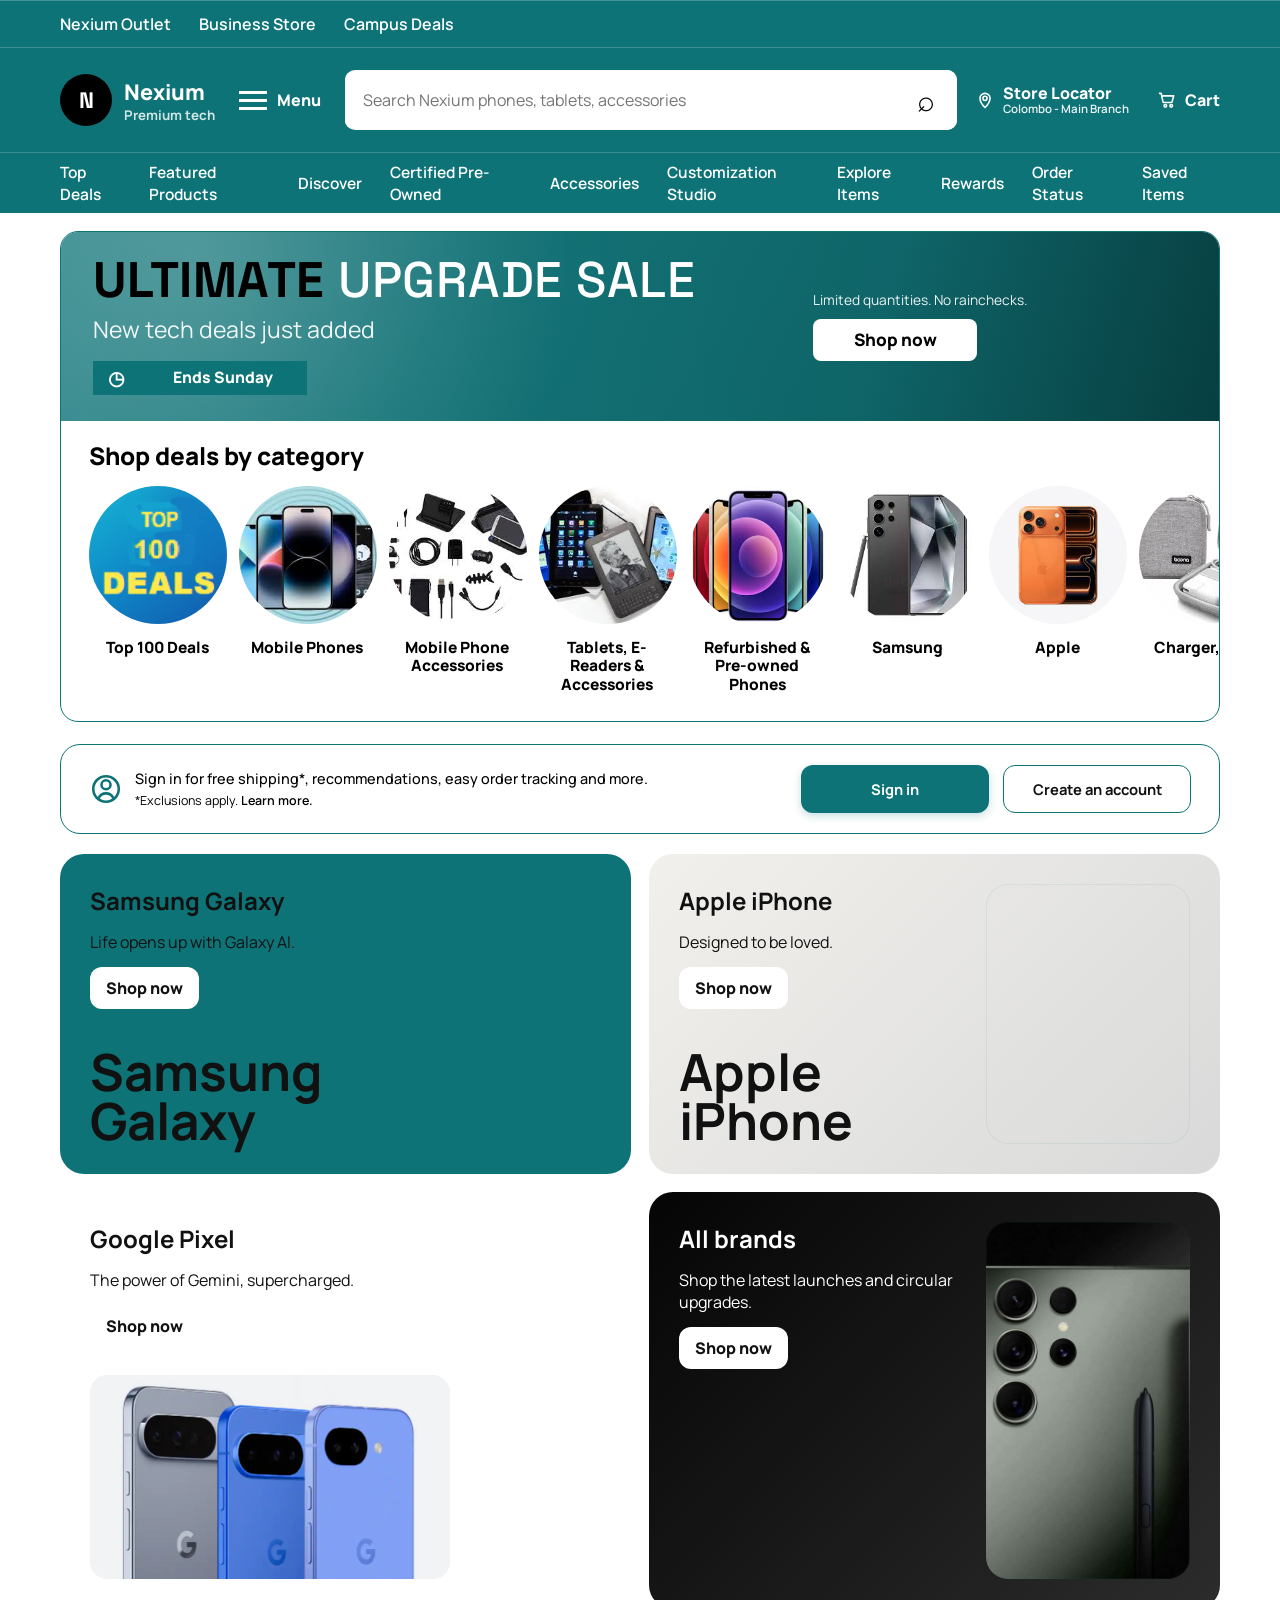
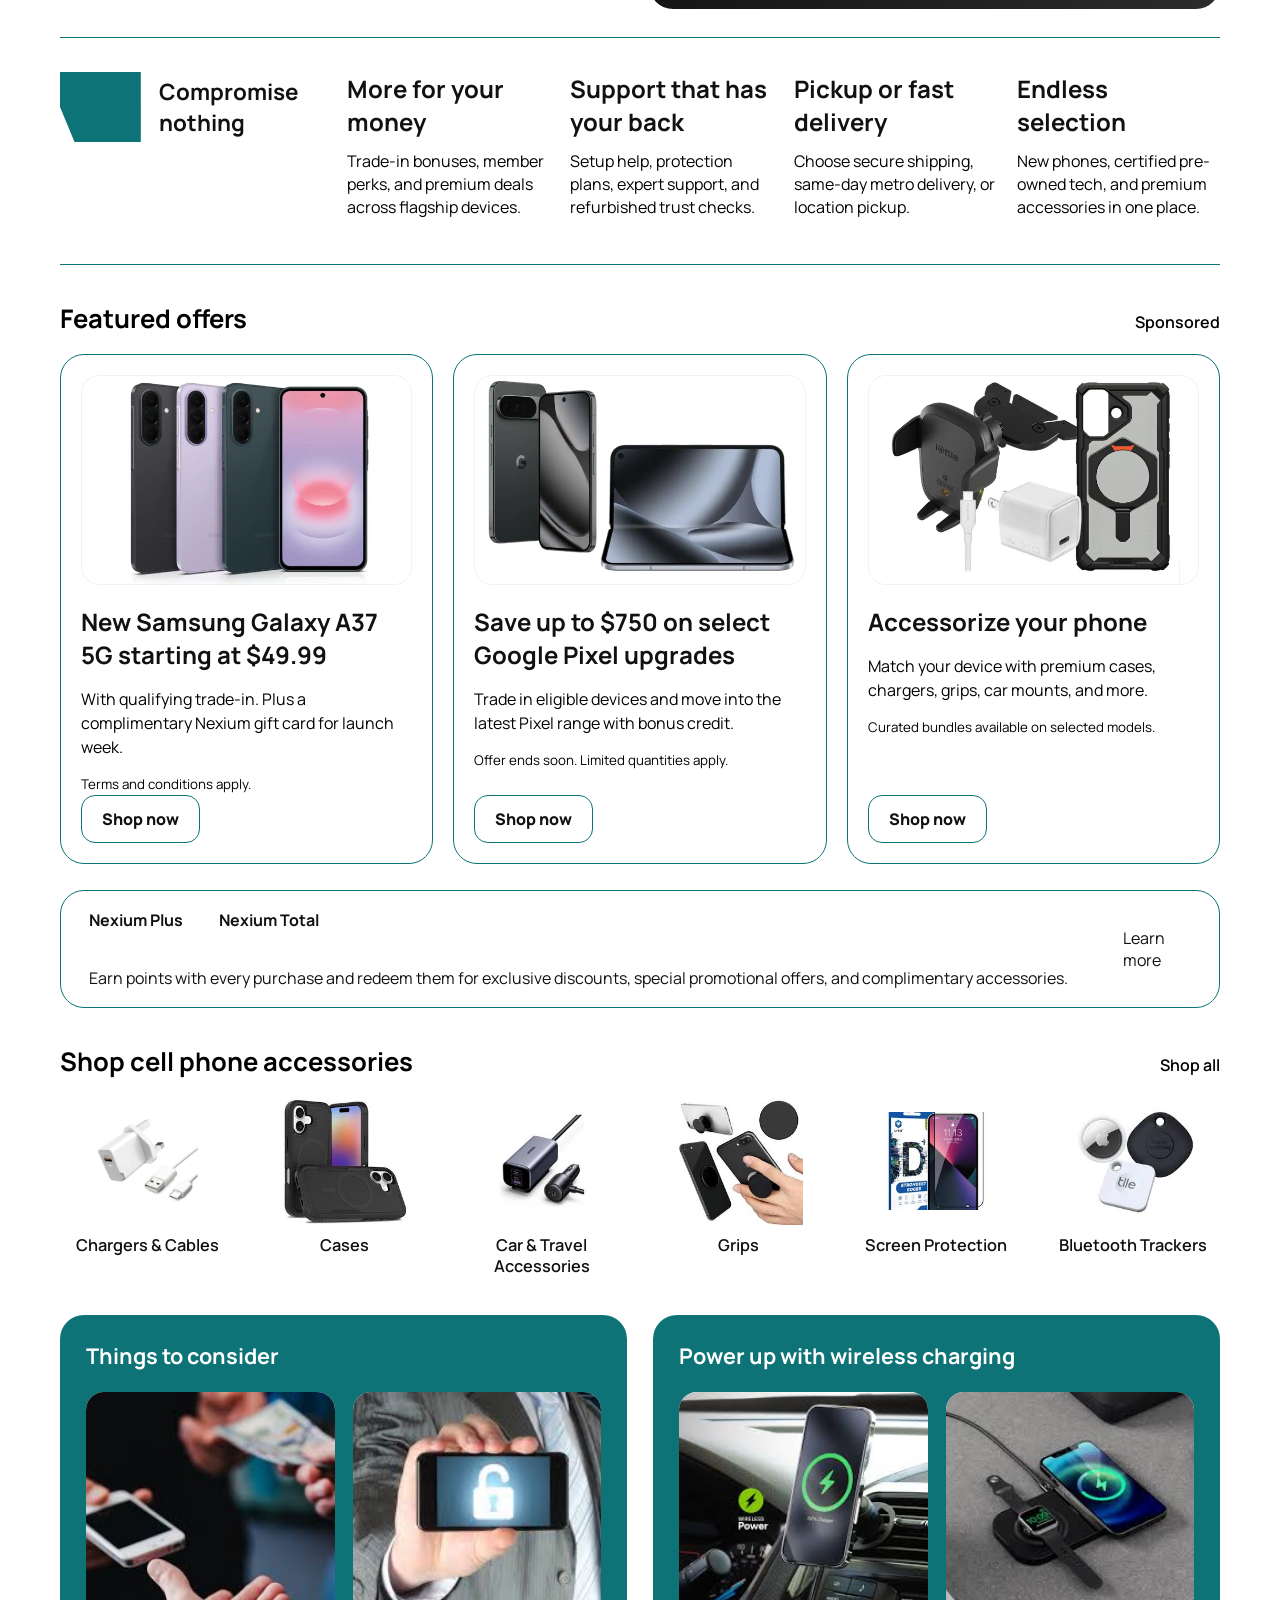
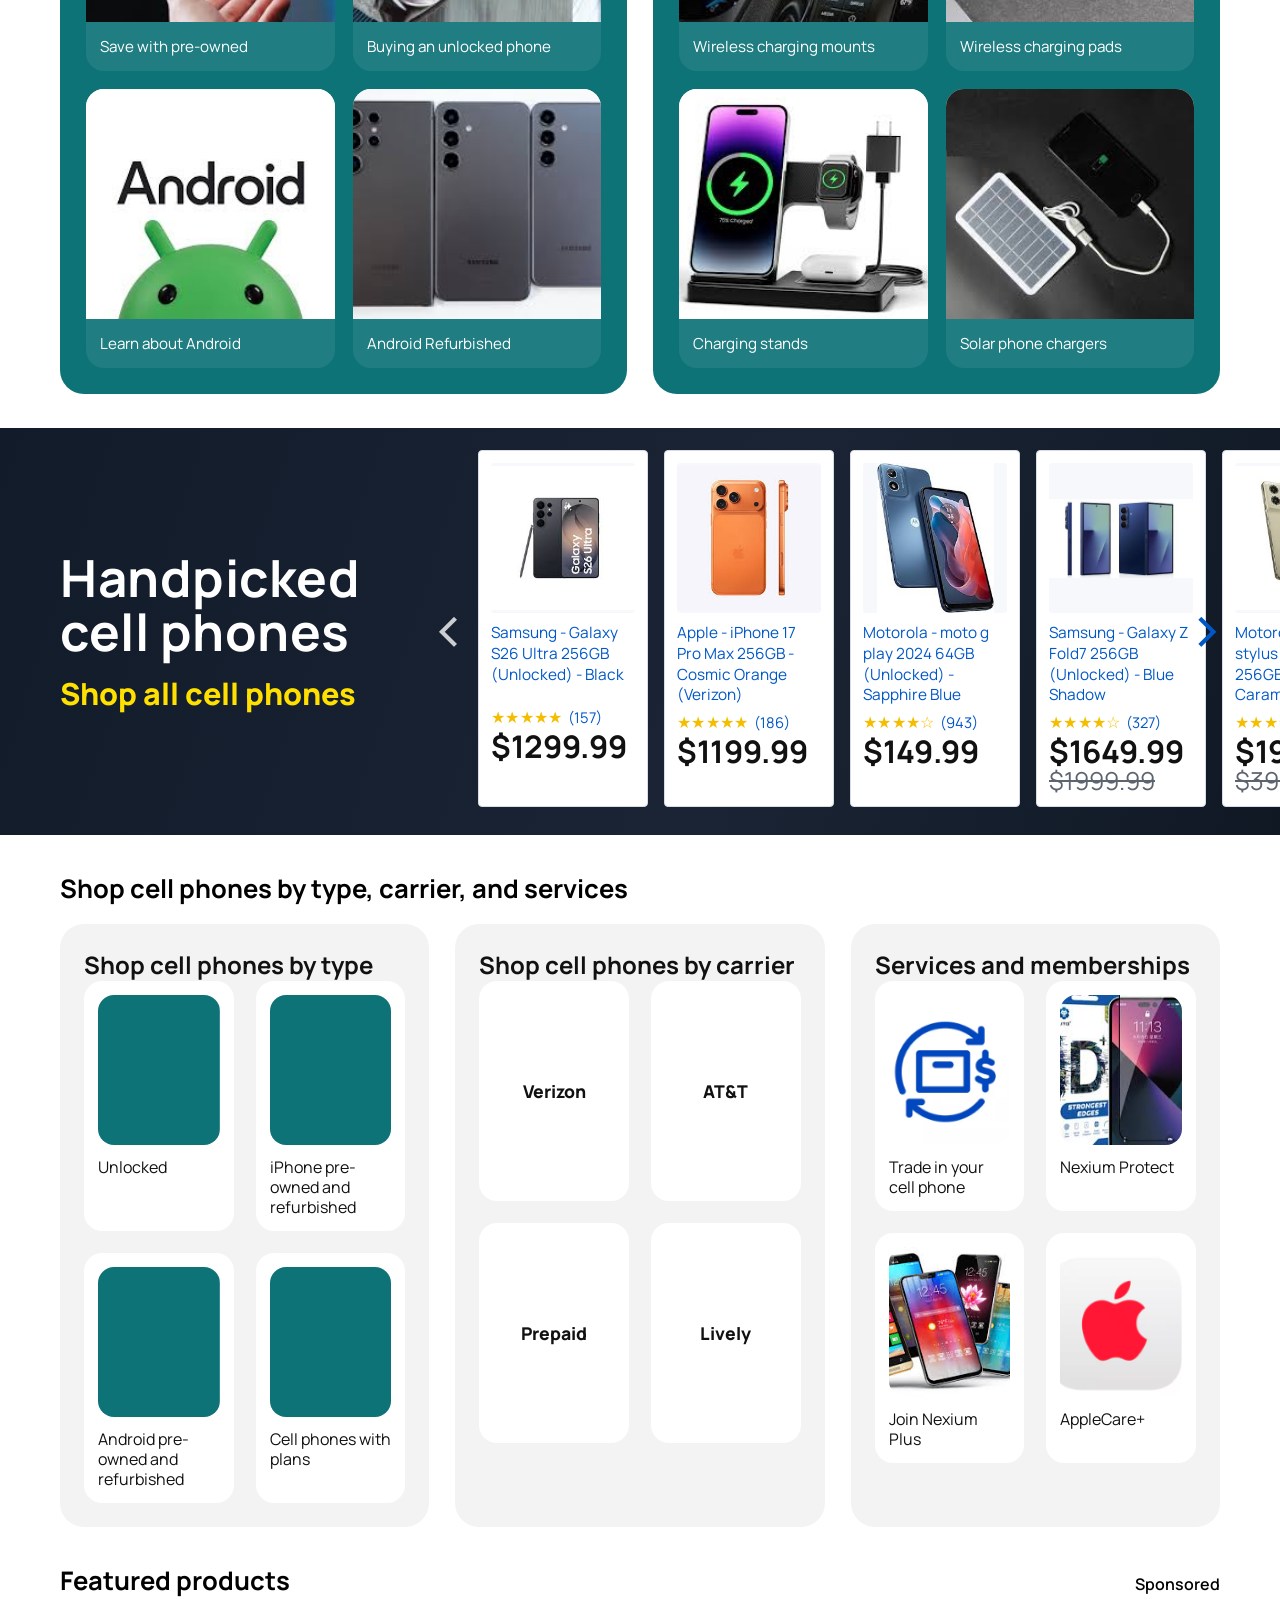
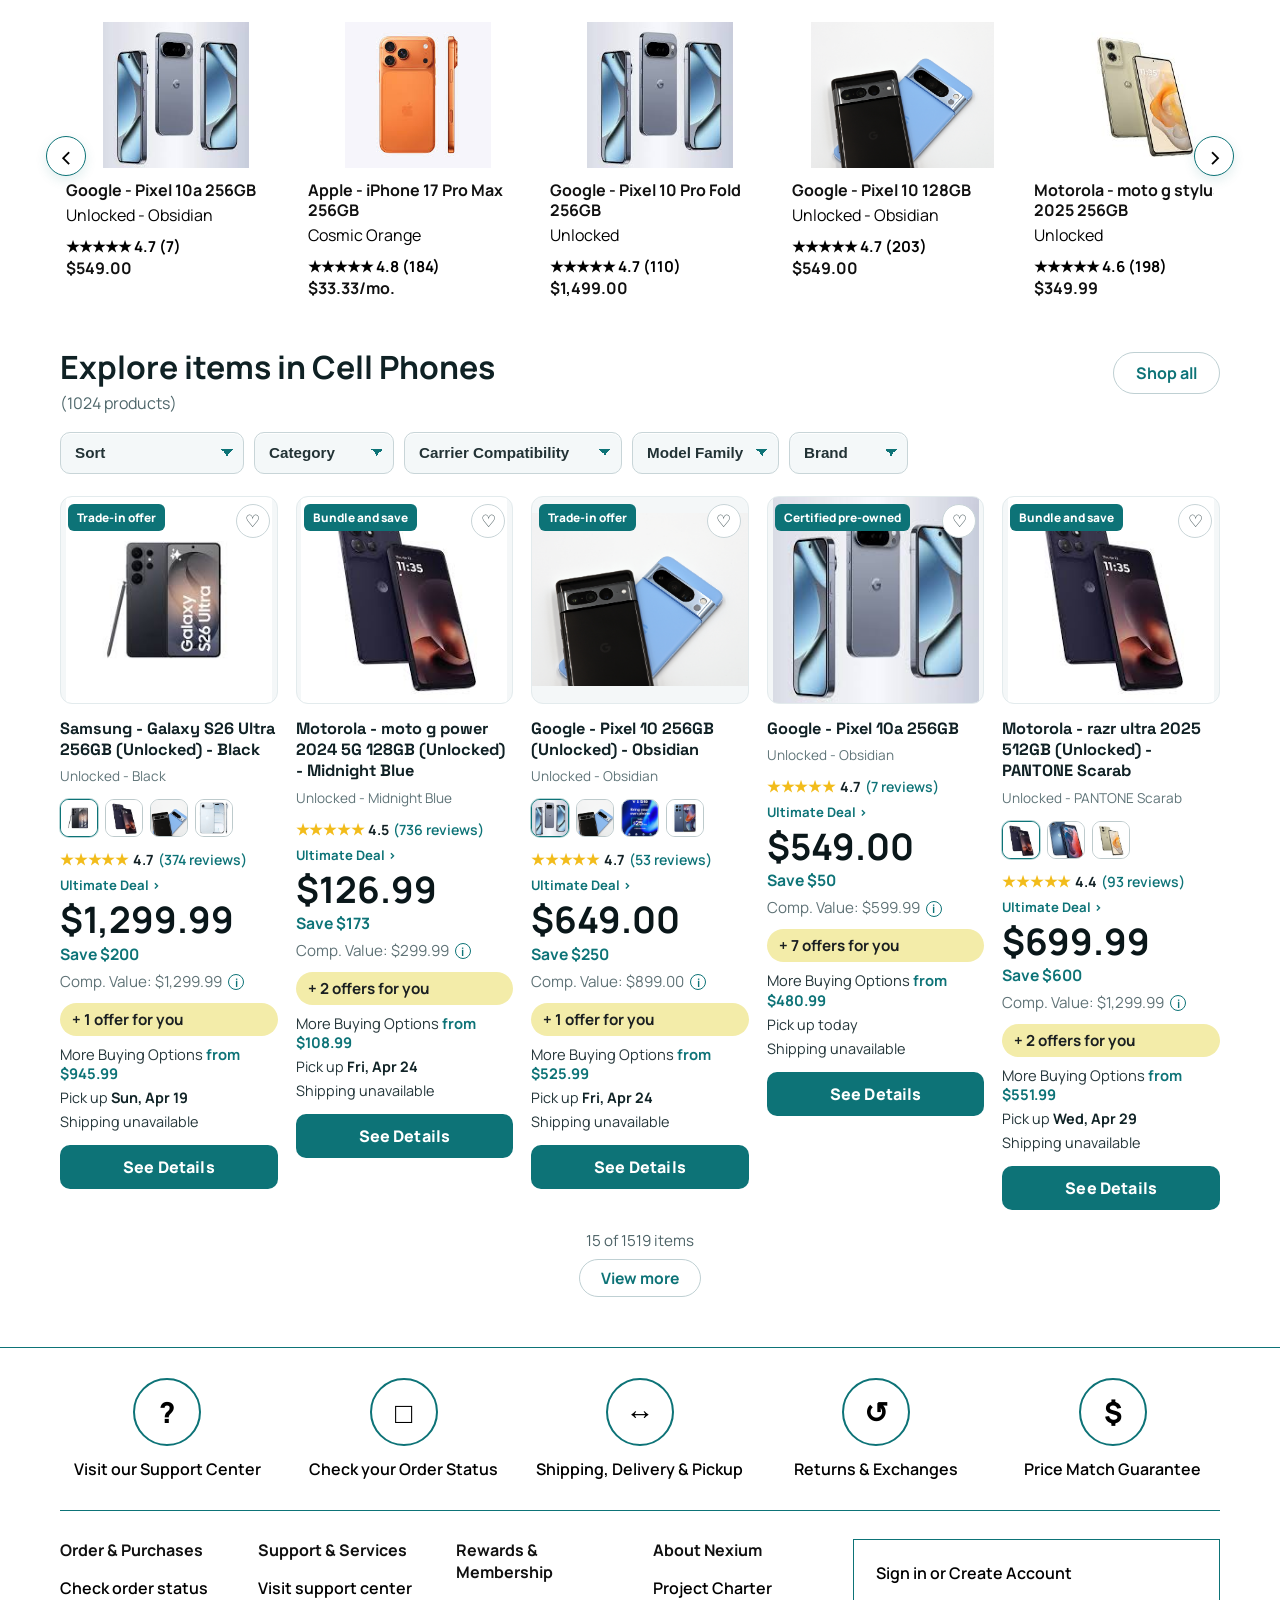
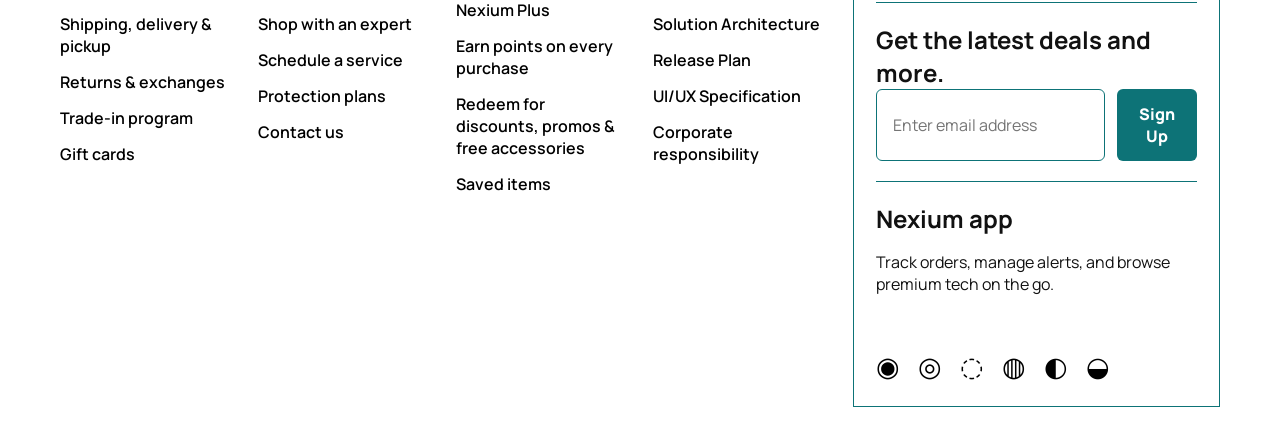
==== commit 8ade1376: "Merge branch 'master' into MudiyanselageEkanayake" ====
--- a/index.html
+++ b/index.html
@@ -71,18 +71,18 @@
     <div class="home-secondary">
       <div class="shell secondary-inner">
         <nav class="secondary-links">
-          <a href="#featured-offers">Top Deals</a>
-          <a href="#featured-products">Featured Products</a>
-          <a href="#advice">Discover</a>
-          <a href="#preowned">Certified Pre-Owned</a>
-          <a href="#accessories">Accessories</a>
+          <a href="index.html#featured-offers">Top Deals</a>
+          <a href="index.html#featured-products">Featured Products</a>
+          <a href="index.html#advice">Discover</a>
+          <a href="index.html#preowned">Certified Pre-Owned</a>
+          <a href="index.html#accessories">Accessories</a>
           <a href="customization-studio.html#customization-studio">Customization Studio</a>
-          <a href="#catalog">Explore Items</a>
+          <a href="index.html#catalog">Explore Items</a>
         </nav>
         <nav class="secondary-links secondary-links-right">
-          <a href="#rewards">Rewards</a>
-          <a href="#support">Order Status</a>
-          <a href="#saved">Saved Items</a>
+          <a href="index.html#rewards">Rewards</a>
+          <a href="index.html#support">Order Status</a>
+          <a href="index.html#saved">Saved Items</a>
         </nav>
       </div>
     </div>
@@ -233,6 +233,7 @@
     <section class="shell featured-offers" id="featured-offers">
       <div class="section-title-row">
         <h2>Featured offers</h2>
+        <span>Sponsored</span>
       </div>
       <div class="offer-grid">
         <article class="offer-card">
@@ -352,38 +353,64 @@
           <h2>Handpicked cell phones</h2>
           <a href="#catalog">Shop all cell phones</a>
         </div>
+
+        <button type="button" class="handpicked-arrow handpicked-prev" aria-label="View previous handpicked phone">‹</button>
+
         <div class="handpicked-rail">
           <article class="mini-product">
             <div class="mini-product-art rail-s26"></div>
-            <p>Samsung Galaxy S26 Ultra 256GB</p>
-            <strong>$1,099.99</strong>
+            <a class="mini-product-link" href="#catalog">Samsung - Galaxy S26 Ultra 256GB (Unlocked) - Black</a>
+            <p class="mini-product-rating"><span>★★★★★</span><a class="mini-product-rating-count" href="#catalog">(157)</a></p>
+            <div class="mini-product-pricing">
+              <strong>$1299.99</strong>
+            </div>
           </article>
           <article class="mini-product">
             <div class="mini-product-art rail-iphone"></div>
-            <p>Apple iPhone 17 Pro Max 256GB</p>
-            <strong>$1,199.99</strong>
+            <a class="mini-product-link" href="#catalog">Apple - iPhone 17 Pro Max 256GB - Cosmic Orange (Verizon)</a>
+            <p class="mini-product-rating"><span>★★★★★</span><a class="mini-product-rating-count" href="#catalog">(186)</a></p>
+            <div class="mini-product-pricing">
+              <strong>$1199.99</strong>
+            </div>
           </article>
           <article class="mini-product">
             <div class="mini-product-art rail-moto"></div>
-            <p>Motorola Edge Play 2024 64GB</p>
-            <strong>$109.99</strong>
+            <a class="mini-product-link" href="#catalog">Motorola - moto g play 2024 64GB (Unlocked) - Sapphire Blue</a>
+            <p class="mini-product-rating"><span>★★★★☆</span><a class="mini-product-rating-count" href="#catalog">(943)</a></p>
+            <div class="mini-product-pricing">
+              <strong>$149.99</strong>
+            </div>
           </article>
           <article class="mini-product">
             <div class="mini-product-art rail-fold"></div>
-            <p>Samsung Galaxy Z Fold7 256GB</p>
-            <strong>$1,649.99</strong>
+            <a class="mini-product-link" href="#catalog">Samsung - Galaxy Z Fold7 256GB (Unlocked) - Blue Shadow</a>
+            <p class="mini-product-rating"><span>★★★★☆</span><a class="mini-product-rating-count" href="#catalog">(327)</a></p>
+            <div class="mini-product-pricing">
+              <strong>$1649.99</strong>
+              <span class="mini-product-old-price">$1999.99</span>
+            </div>
           </article>
           <article class="mini-product">
             <div class="mini-product-art rail-stylus"></div>
-            <p>Motorola G Stylus 5G 2024</p>
-            <strong>$199.99</strong>
+            <a class="mini-product-link" href="#catalog">Motorola - moto g stylus 5G 2024 256GB (Unlocked) - Caramel...</a>
+            <p class="mini-product-rating"><span>★★★★★</span><a class="mini-product-rating-count" href="#catalog">(727)</a></p>
+            <div class="mini-product-pricing">
+              <strong>$199.99</strong>
+              <span class="mini-product-old-price">$399.99</span>
+            </div>
           </article>
           <article class="mini-product">
             <div class="mini-product-art rail-air"></div>
-            <p>Apple iPhone Air 256GB</p>
-            <strong>$849.99</strong>
-          </article>
-        </div>
+            <a class="mini-product-link" href="#catalog">Apple - iPhone Air 256GB (Unlocked) - Sky Blue</a>
+            <p class="mini-product-rating"><span>★★★★☆</span><a class="mini-product-rating-count" href="#catalog">(4)</a></p>
+            <div class="mini-product-pricing">
+              <strong>$949.99</strong>
+              <span class="mini-product-old-price">$999.99</span>
+            </div>
+          </article>
+        </div>
+
+        <button type="button" class="handpicked-arrow handpicked-next" aria-label="View next handpicked phone">›</button>
       </div>
     </section>
 
@@ -543,23 +570,27 @@
           <span class="deal-tag">Trade-in offer</span>
           <button class="heart-button" type="button">♡</button>
           <div class="retail-art retail-slate"></div>
-          <small class="retail-sponsored">Sponsored</small>
           <h3>Samsung - Galaxy S26 Ultra 256GB (Unlocked) - Black</h3>
+          <p class="retail-subtitle">Unlocked - Black</p>
           <div class="variant-row">
             <span class="variant-chip variant-active"><img src="assets/assets2/Samsung%20Galaxy%20S26%20Ultra.jpeg" alt="Samsung Galaxy S26 Ultra color option"></span>
             <span class="variant-chip"><img src="assets/assets2/Motorola%20-%20moto%20g%20power%202026%20128GB%20%28Unlocked%29.jpeg" alt="Motorola color option"></span>
             <span class="variant-chip"><img src="assets/assets2/google-pixel-c2.jpg" alt="Google Pixel color option"></span>
             <span class="variant-chip"><img src="assets/assets2/Apple%20iPhone%20Air.jpeg" alt="Apple iPhone Air color option"></span>
           </div>
-          <div class="rating-line">★★★★★ <span>4.7</span> (374 reviews)</div>
+          <div class="rating-line">
+            <span class="stars" aria-hidden="true">★★★★★</span>
+            <span class="score">4.7</span>
+            <span class="review-link">(374 reviews)</span>
+          </div>
           <div class="retail-submeta">Ultimate Deal ›</div>
           <strong class="price-big">$1,299.99</strong>
           <div class="savings-line">Save $200</div>
           <div class="retail-compare">Comp. Value: $1,299.99 <span class="info-dot">i</span></div>
           <div class="offer-pill">+ 1 offer for you</div>
           <div class="retail-more">More Buying Options <span>from $945.99</span></div>
-          <div class="delivery-line">📦 Pick up <strong>Sun, Apr 19</strong></div>
-          <div class="delivery-line">📦 Shipping unavailable</div>
+          <div class="delivery-line">Pick up <strong>Sun, Apr 19</strong></div>
+          <div class="delivery-line">Shipping unavailable</div>
           <button class="retail-cta" type="button">See Details</button>
         </article>
 
@@ -568,15 +599,20 @@
           <button class="heart-button" type="button">♡</button>
           <div class="retail-art retail-midnight"></div>
           <h3>Motorola - moto g power 2024 5G 128GB (Unlocked) - Midnight Blue</h3>
-          <div class="rating-line">★★★★★ <span>4.5</span> (736 reviews)</div>
+          <p class="retail-subtitle">Unlocked - Midnight Blue</p>
+          <div class="rating-line">
+            <span class="stars" aria-hidden="true">★★★★★</span>
+            <span class="score">4.5</span>
+            <span class="review-link">(736 reviews)</span>
+          </div>
           <div class="retail-submeta">Ultimate Deal ›</div>
           <strong class="price-big">$126.99</strong>
           <div class="savings-line">Save $173</div>
           <div class="retail-compare">Comp. Value: $299.99 <span class="info-dot">i</span></div>
           <div class="offer-pill">+ 2 offers for you</div>
           <div class="retail-more">More Buying Options <span>from $108.99</span></div>
-          <div class="delivery-line">📦 Pick up <strong>Fri, Apr 24</strong></div>
-          <div class="delivery-line">📦 Shipping unavailable</div>
+          <div class="delivery-line">Pick up <strong>Fri, Apr 24</strong></div>
+          <div class="delivery-line">Shipping unavailable</div>
           <button class="retail-cta" type="button">See Details</button>
         </article>
 
@@ -584,22 +620,27 @@
           <span class="deal-tag">Trade-in offer</span>
           <button class="heart-button" type="button">♡</button>
           <div class="retail-art retail-gradient"></div>
-          <h3>Google - Pixel 10 256B (Unlocked) - Obsidian</h3>
+          <h3>Google - Pixel 10 256GB (Unlocked) - Obsidian</h3>
+          <p class="retail-subtitle">Unlocked - Obsidian</p>
           <div class="variant-row">
             <span class="variant-chip variant-active"><img src="assets/assets2/Google%20Pixel.jpeg" alt="Google Pixel color option"></span>
             <span class="variant-chip"><img src="assets/assets2/google-pixel-c2.jpg" alt="Google Pixel blue option"></span>
             <span class="variant-chip"><img src="assets/assets2/Visible%20-%20$25mo%20plan%20%20eSIM%20pSIM%20Kit.jpeg" alt="Google Pixel bright option"></span>
             <span class="variant-chip"><img src="assets/assets2/Verizon%20Prepaid%20-%20Motorola%20moto%20g%205G%202025.jpeg" alt="Google Pixel alternate option"></span>
           </div>
-          <div class="rating-line">★★★★★ <span>4.7</span> (53 reviews)</div>
+          <div class="rating-line">
+            <span class="stars" aria-hidden="true">★★★★★</span>
+            <span class="score">4.7</span>
+            <span class="review-link">(53 reviews)</span>
+          </div>
           <div class="retail-submeta">Ultimate Deal ›</div>
           <strong class="price-big">$649.00</strong>
           <div class="savings-line">Save $250</div>
           <div class="retail-compare">Comp. Value: $899.00 <span class="info-dot">i</span></div>
           <div class="offer-pill">+ 1 offer for you</div>
           <div class="retail-more">More Buying Options <span>from $525.99</span></div>
-          <div class="delivery-line">📦 Pick up <strong>Fri, Apr 24</strong></div>
-          <div class="delivery-line">📦 Shipping unavailable</div>
+          <div class="delivery-line">Pick up <strong>Fri, Apr 24</strong></div>
+          <div class="delivery-line">Shipping unavailable</div>
           <button class="retail-cta" type="button">See Details</button>
         </article>
 
@@ -607,37 +648,48 @@
           <span class="deal-tag">Certified pre-owned</span>
           <button class="heart-button" type="button">♡</button>
           <div class="retail-art retail-dark"></div>
-          <small class="retail-sponsored">Sponsored</small>
           <h3>Google - Pixel 10a 256GB</h3>
-          <p>Unlocked - Obsidian</p>
-          <div class="rating-line">★★★★★ <span>4.7</span> (7 reviews)</div>
+          <p class="retail-subtitle">Unlocked - Obsidian</p>
+          <div class="rating-line">
+            <span class="stars" aria-hidden="true">★★★★★</span>
+            <span class="score">4.7</span>
+            <span class="review-link">(7 reviews)</span>
+          </div>
+          <div class="retail-submeta">Ultimate Deal ›</div>
           <strong class="price-big">$549.00</strong>
           <div class="savings-line">Save $50</div>
+          <div class="retail-compare">Comp. Value: $599.99 <span class="info-dot">i</span></div>
+          <div class="offer-pill">+ 7 offers for you</div>
+          <div class="retail-more">More Buying Options <span>from $480.99</span></div>
           <div class="delivery-line">Pick up today</div>
-          <div class="delivery-line">Get it by Sunday • Free</div>
-          <button class="retail-cta" type="button">See details</button>
+          <div class="delivery-line">Shipping unavailable</div>
+          <button class="retail-cta" type="button">See Details</button>
         </article>
 
         <article class="retail-product-card product-card" data-category="new">
           <span class="deal-tag">Bundle and save</span>
           <button class="heart-button" type="button">♡</button>
           <div class="retail-art retail-midnight"></div>
-          <small class="retail-sponsored">Sponsored</small>
           <h3>Motorola - razr ultra 2025 512GB (Unlocked) - PANTONE Scarab</h3>
+          <p class="retail-subtitle">Unlocked - PANTONE Scarab</p>
           <div class="variant-row">
             <span class="variant-chip variant-active"><img src="assets/assets2/Motorola%20-%20moto%20g%20power%202026%20128GB%20%28Unlocked%29.jpeg" alt="Motorola variant one"></span>
             <span class="variant-chip"><img src="assets/assets2/Motorola%20Moto%20G%20play.jpeg" alt="Motorola variant two"></span>
             <span class="variant-chip"><img src="assets/assets2/Motorola%20Moto%20G%20Stylus%205G.jpeg" alt="Motorola variant three"></span>
           </div>
-          <div class="rating-line">★★★★★ <span>4.4</span> (93 reviews)</div>
+          <div class="rating-line">
+            <span class="stars" aria-hidden="true">★★★★★</span>
+            <span class="score">4.4</span>
+            <span class="review-link">(93 reviews)</span>
+          </div>
           <div class="retail-submeta">Ultimate Deal ›</div>
           <strong class="price-big">$699.99</strong>
           <div class="savings-line">Save $600</div>
           <div class="retail-compare">Comp. Value: $1,299.99 <span class="info-dot">i</span></div>
           <div class="offer-pill">+ 2 offers for you</div>
           <div class="retail-more">More Buying Options <span>from $551.99</span></div>
-          <div class="delivery-line">📦 Pick up <strong>Wed, Apr 29</strong></div>
-          <div class="delivery-line">📦 Shipping unavailable</div>
+          <div class="delivery-line">Pick up <strong>Wed, Apr 29</strong></div>
+          <div class="delivery-line">Shipping unavailable</div>
           <button class="retail-cta" type="button">See Details</button>
         </article>
       </div>
--- a/styles.css
+++ b/styles.css
@@ -1,25 +1,25 @@
 :root {
-  --bg: #09121d;
-  --panel: #0f1b29;
-  --panel-soft: #132436;
+  --bg: #ffffff;
+  --panel: #000000;
+  --panel-soft: #0d7377;
   --card: rgba(255, 255, 255, 0.82);
   --card-strong: #f8faf7;
-  --ink: #0d1824;
-  --text: #dfe9f2;
-  --muted: #9fb1c1;
-  --line: rgba(255, 255, 255, 0.08);
-  --accent: #29d3b2;
-  --accent-strong: #13b092;
-  --sand: #f1dcc0;
-  --lilac: #d6d6ff;
-  --mist: #dce8f2;
-  --amber: #f2b66d;
+  --ink: #000000;
+  --text: #000000;
+  --muted: #333333;
+  --line: rgba(0, 0, 0, 0.14);
+  --accent: #0d7377;
+  --accent-strong: #0d7377;
+  --sand: #ffffff;
+  --lilac: #ffffff;
+  --mist: #ffffff;
+  --amber: #0d7377;
   --radius-xl: 30px;
   --radius-lg: 24px;
   --radius-md: 18px;
   --radius-sm: 14px;
   --shadow-xl: 0 30px 80px rgba(0, 0, 0, 0.28);
-  --shadow-lg: 0 18px 50px rgba(3, 12, 22, 0.18);
+  --shadow-lg: 0 18px 50px rgba(13, 115, 119, 0.18);
   --sticky-header-height: 172px;
   --site-max-width: 1480px;
   --site-gutter-inline: 120px;
@@ -43,8 +43,8 @@
   margin: 0;
   font-family: "Manrope", sans-serif;
   background:
-    radial-gradient(circle at top, rgba(41, 211, 178, 0.12), transparent 22%),
-    linear-gradient(180deg, #08131f 0%, #0c1621 24%, #eef2ec 24%, #eef2ec 100%);
+    radial-gradient(circle at top, rgba(13, 115, 119, 0.12), transparent 22%),
+    linear-gradient(180deg, #0d7377 0%, #0d7377 24%, #eef2ec 24%, #eef2ec 100%);
   color: var(--text);
 }
 
@@ -64,8 +64,8 @@
 }
 
 .announcement-bar {
-  background: #091722;
-  color: #dce7ee;
+  background: #0d7377;
+  color: #ffffff;
   padding: 14px 24px;
   text-align: center;
   font-size: 0.93rem;
@@ -73,7 +73,7 @@
 }
 
 .announcement-bar span {
-  color: var(--accent);
+  color: #ffffff;
   margin-right: 8px;
 }
 
@@ -82,7 +82,7 @@
   top: 0;
   z-index: 20;
   backdrop-filter: blur(18px);
-  background: rgba(8, 16, 25, 0.84);
+  background: rgba(13, 115, 119, 0.84);
   border-bottom: 1px solid rgba(255, 255, 255, 0.07);
 }
 
@@ -109,9 +109,9 @@
   height: 46px;
   display: grid;
   place-items: center;
-  border-radius: 16px;
-  background: linear-gradient(135deg, var(--accent), #76f2df);
-  color: #06211d;
+  border-radius: 50%;
+  background: #000000;
+  color: #ffffff;
   font-family: "Space Grotesk", sans-serif;
   font-size: 1.4rem;
   font-weight: 700;
@@ -131,13 +131,21 @@
 .main-nav {
   display: flex;
   gap: 18px;
-  color: #d4dde5;
+  color: #ffffff;
   font-size: 0.96rem;
 }
 
 .main-nav a:hover,
 .text-link:hover {
-  color: var(--accent);
+  color: #ffffff;
+  opacity: 0.82;
+}
+
+.site-header .brand-lockup strong,
+.site-header .brand-lockup small,
+.site-header .main-nav a,
+.site-header .text-link {
+  color: #ffffff;
 }
 
 .header-actions {
@@ -188,8 +196,8 @@
   display: inline-flex;
   align-items: center;
   justify-content: center;
-  background: linear-gradient(135deg, var(--accent), #83f5dd);
-  color: #04201a;
+  background: linear-gradient(135deg, var(--accent), #0d7377);
+  color: #ffffff;
   font-weight: 800;
 }
 
@@ -241,7 +249,7 @@
 
 .lede {
   max-width: 62ch;
-  color: #c8d7e3;
+  color: #000000;
   font-size: 1.05rem;
   line-height: 1.7;
 }
@@ -281,8 +289,8 @@
   min-height: 540px;
   border-radius: 36px;
   background:
-    radial-gradient(circle at 30% 25%, rgba(41, 211, 178, 0.35), transparent 28%),
-    radial-gradient(circle at 70% 20%, rgba(241, 220, 192, 0.25), transparent 24%),
+    radial-gradient(circle at 30% 25%, rgba(13, 115, 119, 0.35), transparent 28%),
+    radial-gradient(circle at 70% 20%, rgba(255, 255, 255, 0.25), transparent 24%),
     linear-gradient(180deg, rgba(255, 255, 255, 0.08), rgba(255, 255, 255, 0.02));
   border: 1px solid rgba(255, 255, 255, 0.09);
   box-shadow: var(--shadow-xl);
@@ -295,7 +303,7 @@
   width: 340px;
   height: 340px;
   border-radius: 50%;
-  background: radial-gradient(circle, rgba(41, 211, 178, 0.75), rgba(41, 211, 178, 0.08) 65%, transparent 68%);
+  background: radial-gradient(circle, rgba(13, 115, 119, 0.75), rgba(13, 115, 119, 0.08) 65%, transparent 68%);
 }
 
 .device-stack {
@@ -306,7 +314,7 @@
 .device {
   position: absolute;
   width: 220px;
-  background: linear-gradient(180deg, #182636, #0a121b);
+  background: linear-gradient(180deg, #0d7377, #0d7377);
   border: 1px solid rgba(255, 255, 255, 0.08);
   border-radius: 34px;
   box-shadow: var(--shadow-lg);
@@ -362,15 +370,15 @@
 }
 
 .screen-teal {
-  background: linear-gradient(160deg, rgba(41, 211, 178, 0.95), rgba(89, 161, 255, 0.6));
+  background: linear-gradient(160deg, rgba(13, 115, 119, 0.95), rgba(13, 115, 119, 0.6));
 }
 
 .screen-sand {
-  background: linear-gradient(160deg, rgba(241, 220, 192, 0.95), rgba(255, 255, 255, 0.65));
+  background: linear-gradient(160deg, rgba(255, 255, 255, 0.95), rgba(255, 255, 255, 0.65));
 }
 
 .screen-blue {
-  background: linear-gradient(160deg, rgba(147, 177, 255, 0.9), rgba(95, 128, 242, 0.42));
+  background: linear-gradient(160deg, rgba(13, 115, 119, 0.9), rgba(13, 115, 119, 0.42));
 }
 
 .floating-card {
@@ -390,7 +398,7 @@
 }
 
 .floating-card span {
-  color: #526377;
+  color: #000000;
   font-size: 0.92rem;
 }
 
@@ -451,9 +459,9 @@
 .filter-panel,
 .promo-panel {
   background: rgba(255, 255, 255, 0.86);
-  border: 1px solid rgba(8, 18, 30, 0.08);
+  border: 1px solid rgba(13, 115, 119, 0.08);
   border-radius: var(--radius-lg);
-  box-shadow: 0 18px 40px rgba(13, 24, 36, 0.07);
+  box-shadow: 0 18px 40px rgba(13, 115, 119, 0.07);
 }
 
 .category-card {
@@ -505,19 +513,19 @@
 }
 
 .category-phones::before {
-  background: linear-gradient(160deg, #17283a, #274666 60%, #355b7f);
+  background: linear-gradient(160deg, #0d7377, #0d7377 60%, #0d7377);
 }
 
 .category-preowned::before {
-  background: linear-gradient(160deg, #0f352f, #1d7d6e 66%, #75d9c8);
+  background: linear-gradient(160deg, #0d7377, #0d7377 66%, #0d7377);
 }
 
 .category-tablets::before {
-  background: linear-gradient(160deg, #2b2133, #7f6faa 66%, #d6d6ff);
+  background: linear-gradient(160deg, #0d7377, #0d7377 66%, #0d7377);
 }
 
 .category-accessories::before {
-  background: linear-gradient(160deg, #6d4d2b, #be8a4e 66%, #f1dcc0);
+  background: linear-gradient(160deg, #000000, #0d7377 66%, #ffffff);
 }
 
 .badge {
@@ -536,13 +544,13 @@
 }
 
 .badge-emerald {
-  background: rgba(9, 53, 45, 0.14);
-  color: #0c5d4e;
+  background: rgba(13, 115, 119, 0.14);
+  color: #ffffff;
 }
 
 .badge-sand {
-  background: rgba(141, 94, 32, 0.12);
-  color: #86551b;
+  background: rgba(0, 0, 0, 0.12);
+  color: #000000;
 }
 
 .split-banner {
@@ -557,13 +565,13 @@
 
 .promo-dark {
   background:
-    radial-gradient(circle at right top, rgba(41, 211, 178, 0.15), transparent 30%),
-    linear-gradient(135deg, #102030, #14263c);
+    radial-gradient(circle at right top, rgba(13, 115, 119, 0.15), transparent 30%),
+    linear-gradient(135deg, #0d7377, #0d7377);
   color: white;
 }
 
 .promo-light {
-  background: linear-gradient(160deg, rgba(41, 211, 178, 0.16), rgba(255, 255, 255, 0.95));
+  background: linear-gradient(160deg, rgba(13, 115, 119, 0.16), rgba(255, 255, 255, 0.95));
 }
 
 .promo-kpis {
@@ -579,7 +587,7 @@
 }
 
 .promo-kpis span {
-  color: #496072;
+  color: #000000;
 }
 
 .feature-grid {
@@ -595,27 +603,27 @@
 }
 
 .gradient-lilac {
-  background: linear-gradient(135deg, #ebe7ff, #c9d2ff);
+  background: linear-gradient(135deg, #ffffff, #0d7377);
 }
 
 .gradient-mist {
-  background: linear-gradient(135deg, #f4f4f0, #dfe5ea);
+  background: linear-gradient(135deg, #f4f4f0, #0d7377);
 }
 
 .gradient-sea {
-  background: linear-gradient(135deg, #ebf4fb, #c7f2ea);
+  background: linear-gradient(135deg, #ffffff, #0d7377);
 }
 
 .gradient-amber {
-  background: linear-gradient(135deg, #fff2dd, #f3d2a4);
+  background: linear-gradient(135deg, #ffffff, #ffffff);
 }
 
 .feature-tag {
   width: fit-content;
   padding: 8px 12px;
   border-radius: 999px;
-  background: rgba(9, 18, 29, 0.08);
-  color: #33485c;
+  background: rgba(13, 115, 119, 0.08);
+  color: #ffffff;
   font-size: 0.85rem;
   font-weight: 700;
 }
@@ -648,14 +656,14 @@
   border-radius: 999px;
   padding: 12px 16px;
   background: white;
-  color: #3d5062;
+  color: #000000;
   font-weight: 700;
   cursor: pointer;
 }
 
 .filter-pill.active,
 .chip.active {
-  background: #0f1b29;
+  background: #0d7377;
   color: white;
 }
 
@@ -667,7 +675,7 @@
 .filter-list {
   margin: 16px 0 0;
   padding-left: 18px;
-  color: #516576;
+  color: #000000;
   line-height: 1.8;
 }
 
@@ -689,7 +697,7 @@
   border-radius: 22px;
   background:
     radial-gradient(circle at top right, rgba(255, 255, 255, 0.7), transparent 26%),
-    linear-gradient(135deg, #17283a, #284d70);
+    linear-gradient(135deg, #0d7377, #0d7377);
   min-height: 210px;
   position: relative;
   overflow: hidden;
@@ -697,12 +705,12 @@
 
 .product-art.sand,
 .stack-visual.sand {
-  background: linear-gradient(135deg, #f4e7d5, #d7b28b);
+  background: linear-gradient(135deg, #ffffff, #0d7377);
 }
 
 .product-art.teal,
 .mini-visual.teal {
-  background: linear-gradient(135deg, #a9f6eb, #3ba3d9);
+  background: linear-gradient(135deg, #0d7377, #0d7377);
 }
 
 .phone-art::before,
@@ -726,7 +734,7 @@
   width: 110px;
   height: 170px;
   border-radius: 28px;
-  background: linear-gradient(180deg, #202d3b, #0e151d);
+  background: linear-gradient(180deg, #0d7377, #0d7377);
   box-shadow: inset 0 0 0 2px rgba(255, 255, 255, 0.06);
 }
 
@@ -735,7 +743,7 @@
   position: absolute;
   inset: 28px 18px;
   border-radius: 28px;
-  border: 10px solid rgba(8, 18, 30, 0.85);
+  border: 10px solid rgba(13, 115, 119, 0.85);
 }
 
 .accessory-art::after {
@@ -756,8 +764,8 @@
   width: fit-content;
   padding: 8px 10px;
   border-radius: 999px;
-  background: rgba(41, 211, 178, 0.14);
-  color: #126f60;
+  background: rgba(13, 115, 119, 0.14);
+  color: #ffffff;
   font-size: 0.74rem;
   text-transform: uppercase;
   letter-spacing: 0.08em;
@@ -768,7 +776,7 @@
 .comparison-card li,
 .checkout-card p,
 .account-card p {
-  color: #5a6e7f;
+  color: #000000;
 }
 
 .product-meta {
@@ -776,7 +784,7 @@
   align-items: center;
   justify-content: space-between;
   gap: 12px;
-  color: #627587;
+  color: #000000;
 }
 
 .product-meta strong {
@@ -788,7 +796,7 @@
   border: 0;
   border-radius: 14px;
   padding: 12px 14px;
-  background: #0f1b29;
+  background: #0d7377;
   color: white;
   font-weight: 700;
   cursor: pointer;
@@ -796,14 +804,14 @@
 
 .compare-toggle.active {
   background: var(--accent);
-  color: #03211b;
+  color: #000000;
 }
 
 .compare-status {
   border-radius: 999px;
-  background: rgba(15, 27, 41, 0.08);
+  background: rgba(13, 115, 119, 0.08);
   padding: 12px 16px;
-  color: #41556a;
+  color: #ffffff;
   font-weight: 700;
 }
 
@@ -830,7 +838,7 @@
 .pdp-gallery,
 .pdp-copy {
   background: rgba(255, 255, 255, 0.86);
-  border: 1px solid rgba(8, 18, 30, 0.08);
+  border: 1px solid rgba(13, 115, 119, 0.08);
   border-radius: var(--radius-lg);
   padding: 24px;
 }
@@ -849,7 +857,7 @@
   width: 64px;
   height: 64px;
   border-radius: 18px;
-  background: rgba(15, 27, 41, 0.1);
+  background: rgba(13, 115, 119, 0.1);
 }
 
 .thumb.active {
@@ -864,14 +872,14 @@
 
 .price-line small {
   font-size: 0.95rem;
-  color: #65798b;
+  color: #000000;
   font-weight: 600;
 }
 
 .spec-list {
   margin: 18px 0 0;
   padding-left: 18px;
-  color: #516677;
+  color: #000000;
   line-height: 1.9;
 }
 
@@ -898,7 +906,7 @@
   justify-content: space-between;
   gap: 16px;
   padding: 14px 0;
-  border-bottom: 1px solid rgba(8, 18, 30, 0.08);
+  border-bottom: 1px solid rgba(13, 115, 119, 0.08);
 }
 
 .basket-total {
@@ -908,7 +916,7 @@
 }
 
 .basket-line.subtle strong {
-  color: #127561;
+  color: #000000;
 }
 
 .checkout-steps {
@@ -920,19 +928,19 @@
 .step {
   padding: 8px 12px;
   border-radius: 999px;
-  background: rgba(15, 27, 41, 0.08);
-  color: #516677;
+  background: rgba(13, 115, 119, 0.08);
+  color: #ffffff;
   font-weight: 700;
 }
 
 .step.active {
-  background: rgba(41, 211, 178, 0.18);
-  color: #0d6e5f;
+  background: rgba(13, 115, 119, 0.18);
+  color: #ffffff;
 }
 
 .site-footer {
-  background: #08131f;
-  color: #d4dde5;
+  background: #0d7377;
+  color: #ffffff;
   padding: 50px 0 60px;
   margin-top: 48px;
 }
@@ -951,7 +959,7 @@
 .site-footer a {
   display: block;
   margin-bottom: 10px;
-  color: #bcc9d4;
+  color: #000000;
 }
 
 .footer-brand {
@@ -960,8 +968,8 @@
 
 .mobile-page {
   background:
-    radial-gradient(circle at top, rgba(41, 211, 178, 0.18), transparent 20%),
-    linear-gradient(180deg, #08131f 0%, #08131f 28%, #eef2ec 28%, #eef2ec 100%);
+    radial-gradient(circle at top, rgba(13, 115, 119, 0.18), transparent 20%),
+    linear-gradient(180deg, #0d7377 0%, #0d7377 28%, #eef2ec 28%, #eef2ec 100%);
 }
 
 .mobile-showcase {
@@ -981,7 +989,7 @@
 
 .phone-frame {
   padding: 14px;
-  background: linear-gradient(180deg, #121d2a, #070e16);
+  background: linear-gradient(180deg, #0d7377, #0d7377);
   border-radius: 34px;
   box-shadow: var(--shadow-xl);
 }
@@ -1001,7 +1009,7 @@
   justify-content: space-between;
   padding: 16px 18px 12px;
   font-size: 0.82rem;
-  color: #5d7183;
+  color: #000000;
 }
 
 .screen-content {
@@ -1018,7 +1026,7 @@
 .mobile-hero-card,
 .info-banner,
 .account-panel {
-  background: linear-gradient(135deg, #112437, #1e6a63);
+  background: linear-gradient(135deg, #0d7377, #0d7377);
   color: white;
   border-radius: 22px;
   padding: 18px;
@@ -1100,17 +1108,17 @@
   grid-template-columns: repeat(5, 1fr);
   gap: 8px;
   padding: 14px 16px 18px;
-  border-top: 1px solid rgba(8, 18, 30, 0.08);
+  border-top: 1px solid rgba(13, 115, 119, 0.08);
   background: rgba(255, 255, 255, 0.92);
 }
 
 .tab-bar span {
   text-align: center;
-  color: #7b8c9b;
+  color: #000000;
 }
 
 .tab-bar span.active {
-  color: #0a1b29;
+  color: #000000;
   font-weight: 800;
 }
 
@@ -1161,8 +1169,8 @@
 
   body {
     background:
-      radial-gradient(circle at top, rgba(41, 211, 178, 0.16), transparent 18%),
-      linear-gradient(180deg, #08131f 0%, #08131f 18%, #eef2ec 18%, #eef2ec 100%);
+      radial-gradient(circle at top, rgba(13, 115, 119, 0.16), transparent 18%),
+      linear-gradient(180deg, #0d7377 0%, #0d7377 18%, #eef2ec 18%, #eef2ec 100%);
   }
 
   .announcement-bar {
@@ -1249,7 +1257,7 @@
 }
 
 .home-announcement {
-  background: #003da6;
+  background: #0d7377;
   color: #fff;
   text-align: center;
   padding: 12px 20px;
@@ -1259,7 +1267,7 @@
 
 .home-announcement span,
 .home-announcement a {
-  color: #ffe654;
+  color: #000000;
   font-weight: 800;
 }
 
@@ -1268,18 +1276,24 @@
 }
 
 .home-header {
-  position: sticky;
+  position: fixed;
   top: 0;
+  left: 0;
+  right: 0;
   z-index: 40;
   overflow-anchor: none;
   will-change: box-shadow;
   transition: box-shadow 0.24s ease;
 }
 
+.home-page {
+  padding-top: var(--sticky-header-height);
+}
+
 .home-utility,
 .home-primary,
 .home-secondary {
-  background: #0046be;
+  background: #0d7377;
   color: #fff;
 }
 
@@ -1379,9 +1393,9 @@
 }
 
 .home-page .brand-mark {
-  background: #ffe000;
-  color: #003da6;
-  border-radius: 10px;
+  background: #000000;
+  color: #ffffff;
+  border-radius: 50%;
   width: 52px;
   height: 52px;
   transition: width 0.24s ease, height 0.24s ease, border-radius 0.24s ease;
@@ -1479,22 +1493,22 @@
   left: 0;
   width: min(92vw, 246px);
   height: calc(100dvh - var(--side-menu-top, 172px));
-  background: #eceff4;
-  color: #003da6;
+  background: #ffffff;
+  color: #000000;
   transform: translateX(-105%);
   transition: transform 0.28s ease;
   z-index: 39;
   display: flex;
   flex-direction: column;
   box-shadow: none;
-  border-right: 1px solid #b9c3d3;
+  border-right: 1px solid #0d7377;
 }
 
 .side-menu-body {
   overflow-y: auto;
   padding: 0 0 18px;
   scrollbar-width: thin;
-  scrollbar-color: #8d98ab #d8dee8;
+  scrollbar-color: #0d7377 #0d7377;
 }
 
 .side-menu-body::-webkit-scrollbar {
@@ -1502,31 +1516,31 @@
 }
 
 .side-menu-body::-webkit-scrollbar-track {
-  background: #d8dee8;
+  background: #0d7377;
 }
 
 .side-menu-body::-webkit-scrollbar-thumb {
-  background: #8d98ab;
+  background: #0d7377;
   border-radius: 999px;
 }
 
 .side-menu-divider {
   height: 8px;
-  background: #e4e9f1;
-  border-top: 1px solid #c2cbda;
-  border-bottom: 1px solid #c2cbda;
+  background: #0d7377;
+  border-top: 1px solid #0d7377;
+  border-bottom: 1px solid #0d7377;
 }
 
 .side-menu-group h2 {
   margin: 14px 10px 10px;
-  color: #12213a;
+  color: #000000;
   font-size: 2.55rem;
   font-weight: 500;
 }
 
 .side-menu-links {
   display: block;
-  border-top: 1px solid #c2cbda;
+  border-top: 1px solid #0d7377;
 }
 
 .side-menu-link {
@@ -1534,8 +1548,8 @@
   align-items: center;
   justify-content: space-between;
   padding: 14px 10px;
-  border-bottom: 1px solid #c2cbda;
-  color: #0046be;
+  border-bottom: 1px solid #0d7377;
+  color: #000000;
   font-size: 0.96rem;
   font-weight: 600;
 }
@@ -1571,7 +1585,7 @@
 
 .home-search button {
   border: 0;
-  background: #f2f5f9;
+  background: #ffffff;
   padding: 15px 22px;
   font-size: 1.9rem;
   line-height: 1;
@@ -1596,11 +1610,11 @@
 }
 
 body.header-collapsed .home-header {
-  box-shadow: 0 8px 18px rgba(10, 24, 50, 0.26);
+  box-shadow: 0 8px 18px rgba(13, 115, 119, 0.26);
 }
 
 body.header-nav-expanded .home-header {
-  box-shadow: 0 8px 18px rgba(10, 24, 50, 0.2);
+  box-shadow: 0 8px 18px rgba(13, 115, 119, 0.2);
 }
 
 body.header-collapsed .home-utility,
@@ -1624,7 +1638,7 @@
 body.header-collapsed .home-page .brand-mark {
   width: 44px;
   height: 44px;
-  border-radius: 9px;
+  border-radius: 50%;
 }
 
 body.header-collapsed .logo-copy strong {
@@ -1662,8 +1676,8 @@
 
 .cart-section {
   margin-top: 16px;
-  background: #eef1f5;
-  border: 1px solid #d8dee6;
+  background: #ffffff;
+  border: 1px solid #0d7377;
   border-radius: 12px;
   padding: 16px;
 }
@@ -1678,17 +1692,17 @@
   margin: 10px 0 8px;
   font-size: 2.55rem;
   line-height: 1.05;
-  color: #0d1117;
+  color: #000000;
 }
 
 .cart-main-col > p {
   margin: 0 0 14px;
-  color: #262f3a;
+  color: #000000;
   font-size: 1rem;
 }
 
 .cart-main-col > p a {
-  color: #0b4db8;
+  color: #000000;
   font-weight: 600;
 }
 
@@ -1697,7 +1711,7 @@
 .cart-spacer-box,
 .cart-summary-col {
   background: #fff;
-  border: 1px solid #d5dbe4;
+  border: 1px solid #0d7377;
 }
 
 .cart-saved-box,
@@ -1715,19 +1729,19 @@
   align-items: center;
   justify-content: space-between;
   gap: 16px;
-  border-bottom: 1px solid #d5dbe4;
+  border-bottom: 1px solid #0d7377;
   padding: 12px 0 16px;
 }
 
 .cart-saved-head h3 {
   margin: 0;
   font-size: 2.2rem;
-  color: #0e1219;
+  color: #000000;
 }
 
 .cart-saved-head span {
   font-size: 2rem;
-  color: #6f7783;
+  color: #000000;
 }
 
 .cart-saved-empty {
@@ -1738,17 +1752,17 @@
 .cart-saved-empty h4 {
   margin: 0 0 8px;
   font-size: 2rem;
-  color: #141b24;
+  color: #000000;
 }
 
 .cart-saved-empty p {
   margin: 0;
   font-size: 1.12rem;
-  color: #2f3742;
+  color: #000000;
 }
 
 .cart-saved-empty a {
-  color: #0b4db8;
+  color: #000000;
 }
 
 .cart-spacer-box {
@@ -1762,7 +1776,7 @@
 .cart-recommended-box h3 {
   margin: 0 0 16px;
   font-size: 2.2rem;
-  color: #131a24;
+  color: #000000;
 }
 
 .cart-products-row {
@@ -1772,7 +1786,7 @@
 }
 
 .cart-product-card {
-  border: 1px solid #d5dbe4;
+  border: 1px solid #0d7377;
   border-radius: 18px;
   padding: 12px;
   background: #fff;
@@ -1783,7 +1797,7 @@
   height: 210px;
   border-radius: 12px;
   margin-bottom: 12px;
-  background: #f5f6f8;
+  background: #ffffff;
   display: grid;
   place-items: center;
   overflow: hidden;
@@ -1798,25 +1812,25 @@
 
 .cart-product-card p {
   margin: 0 0 10px;
-  color: #1f2631;
+  color: #000000;
   font-size: 0.95rem;
   line-height: 1.3;
 }
 
 .cart-rating {
-  color: #f4b400;
+  color: #000000;
   font-size: 0.95rem;
   font-weight: 700;
 }
 
 .cart-rating span {
-  color: #3366bb;
+  color: #000000;
 }
 
 .cart-product-card small {
   display: block;
   margin-top: 8px;
-  color: #2f3a49;
+  color: #000000;
   font-size: 0.84rem;
   font-weight: 700;
 }
@@ -1825,11 +1839,11 @@
   display: block;
   margin-top: 2px;
   font-size: 1.1rem;
-  color: #0f1520;
+  color: #000000;
 }
 
 .cart-product-card strong span {
-  color: #6e7784;
+  color: #000000;
   text-decoration: line-through;
   margin-left: 6px;
   font-weight: 500;
@@ -1841,8 +1855,8 @@
   min-height: 40px;
   border: 0;
   border-radius: 10px;
-  background: #ffe000;
-  color: #10161f;
+  background: #0d7377;
+  color: #ffffff;
   font-weight: 800;
   cursor: pointer;
 }
@@ -1853,7 +1867,7 @@
   display: flex;
   align-items: center;
   justify-content: center;
-  color: #6d7682;
+  color: #000000;
   font-weight: 700;
 }
 
@@ -1868,12 +1882,12 @@
   margin-top: 0;
   padding: 0;
   border-radius: 50%;
-  border: 1px solid #d4dae2;
+  border: 1px solid #0d7377;
   background: #fff;
   font-size: 1.7rem;
   line-height: 1;
-  color: #2e3a4a;
-  box-shadow: 0 8px 22px rgba(18, 31, 54, 0.14);
+  color: #000000;
+  box-shadow: 0 8px 22px rgba(13, 115, 119, 0.14);
 }
 
 .cart-summary-col {
@@ -1886,9 +1900,9 @@
   margin: 0;
   text-align: center;
   font-size: 2.1rem;
-  color: #141a23;
+  color: #000000;
   padding: 2px 0 14px;
-  border-bottom: 1px solid #d5dbe4;
+  border-bottom: 1px solid #0d7377;
 }
 
 .cart-summary-row {
@@ -1900,7 +1914,7 @@
 
 .cart-summary-row strong {
   font-size: 2rem;
-  color: #19202a;
+  color: #000000;
 }
 
 .cart-summary-col > button {
@@ -1908,7 +1922,7 @@
   min-height: 54px;
   border-radius: 8px;
   border: 0;
-  background: #0046be;
+  background: #0d7377;
   color: #fff;
   font-size: 1.05rem;
   font-weight: 800;
@@ -1918,26 +1932,26 @@
 .cart-summary-note {
   margin-top: 18px;
   padding-top: 18px;
-  border-top: 1px solid #d5dbe4;
+  border-top: 1px solid #0d7377;
 }
 
 .cart-summary-note h4 {
   margin: 0 0 10px;
   font-size: 1.12rem;
-  color: #1b212a;
+  color: #000000;
 }
 
 .cart-summary-note p {
   margin: 0;
-  color: #3e4652;
+  color: #000000;
 }
 
 .cart-summary-note a {
-  color: #0b4db8;
+  color: #000000;
 }
 
 .cart-page {
-  background: #e9edf2;
+  background: #ffffff;
 }
 
 .cart-page .cart-section {
@@ -1955,19 +1969,37 @@
 .home-page .shell.deals-showcase {
   width: var(--site-shell);
   margin: 18px auto 0;
-  background: #f2f3f5;
-  border: 1px solid #e1e5eb;
+  background: #ffffff;
+  border: 1px solid #0d7377;
   border-radius: 18px;
   overflow: hidden;
 }
 
 .deals-hero-banner {
-  background: linear-gradient(90deg, #0f4ebc 0%, #00b8ba 100%);
+  position: relative;
+  overflow: hidden;
+  background:
+    linear-gradient(118deg, rgba(255, 255, 255, 0.14) 0%, rgba(255, 255, 255, 0.03) 34%, rgba(0, 0, 0, 0.14) 100%),
+    radial-gradient(circle at 12% 18%, rgba(255, 255, 255, 0.2), transparent 36%),
+    linear-gradient(104deg, #0d7377 0%, #0d7377 70%, #000000 170%);
   color: #fff;
   display: grid;
   grid-template-columns: 1.68fr 0.9fr;
   gap: 22px;
   padding: 26px 32px;
+}
+
+.deals-hero-banner::before {
+  content: "";
+  position: absolute;
+  inset: 0;
+  background: linear-gradient(90deg, transparent 0%, rgba(0, 0, 0, 0.1) 100%);
+  pointer-events: none;
+}
+
+.deals-hero-banner > * {
+  position: relative;
+  z-index: 1;
 }
 
 .deals-hero-main h2 {
@@ -1981,7 +2013,7 @@
 }
 
 .deals-hero-main h2 span {
-  color: #fff100;
+  color: #000000;
   font-weight: 800;
 }
 
@@ -2003,8 +2035,8 @@
   min-height: 34px;
   display: grid;
   place-items: center;
-  background: #1e4db5;
-  color: #ffe654;
+  background: #0d7377;
+  color: #ffffff;
   font-size: 1.2rem;
   font-weight: 800;
 }
@@ -2014,8 +2046,8 @@
   display: inline-flex;
   align-items: center;
   padding: 0 34px;
-  background: #fff100;
-  color: #003da6;
+  background: #0d7377;
+  color: #ffffff;
   font-size: 0.98rem;
   line-height: 1;
   font-weight: 800;
@@ -2044,7 +2076,7 @@
   min-height: 42px;
   border-radius: 8px;
   background: #fff;
-  color: #0046be;
+  color: #000000;
   font-size: 1.07rem;
   line-height: 1;
   font-weight: 800;
@@ -2056,7 +2088,7 @@
 
 .deals-category-panel h3 {
   margin: 0 0 16px;
-  color: #0d0f14;
+  color: #000000;
   font-size: clamp(1.45rem, 1.9vw, 2.2rem);
   line-height: 1.1;
   font-weight: 800;
@@ -2078,7 +2110,7 @@
   max-width: 18ch;
   font-size: 0.97rem;
   line-height: 1.2;
-  color: #15171e;
+  color: #000000;
   font-weight: 800;
 }
 
@@ -2087,7 +2119,7 @@
   height: 138px;
   margin: 0 auto;
   border-radius: 50%;
-  background: radial-gradient(circle at 30% 18%, #f9f9fb, #ebedf2 64%);
+  background: radial-gradient(circle at 30% 18%, #ffffff, #ffffff 64%);
   position: relative;
   overflow: hidden;
 }
@@ -2100,9 +2132,9 @@
 
 .thumb-top-deals {
   background:
-    radial-gradient(circle at 32% 16%, rgba(72, 220, 242, 0.34), transparent 46%),
-    radial-gradient(circle at 70% 20%, rgba(19, 130, 208, 0.18), transparent 54%),
-    linear-gradient(160deg, #2abbe0 4%, #1d82ca 56%, #155cad 100%);
+    radial-gradient(circle at 32% 16%, rgba(13, 115, 119, 0.34), transparent 46%),
+    radial-gradient(circle at 70% 20%, rgba(13, 115, 119, 0.18), transparent 54%),
+    linear-gradient(160deg, #0d7377 4%, #0d7377 56%, #0d7377 100%);
 }
 
 .thumb-top-deals::before {
@@ -2118,9 +2150,9 @@
   font-weight: 800;
   letter-spacing: 0;
   text-shadow:
-    0 0 1px rgba(255, 232, 75, 0.75),
-    0 1px 0 rgba(8, 38, 84, 0.22);
-  color: #ffe84b;
+    0 0 1px rgba(13, 115, 119, 0.75),
+    0 1px 0 rgba(13, 115, 119, 0.22);
+  color: #000000;
 }
 
 .thumb-top-deals::after {
@@ -2134,9 +2166,9 @@
   font-weight: 800;
   letter-spacing: 0;
   text-shadow:
-    0 0 2px rgba(255, 232, 75, 0.75),
-    0 2px 0 rgba(8, 38, 84, 0.24);
-  color: #ffe84b;
+    0 0 2px rgba(13, 115, 119, 0.75),
+    0 2px 0 rgba(13, 115, 119, 0.24);
+  color: #000000;
 }
 
 .thumb-mobile-phone-deals {
@@ -2257,8 +2289,8 @@
 .thumb-ipad::before {
   inset: 22px 30px;
   border-radius: 12px;
-  background: linear-gradient(160deg, #fafbff 20%, #f0f2f6 70%);
-  border: 4px solid #171d26;
+  background: linear-gradient(160deg, #ffffff 20%, #ffffff 70%);
+  border: 4px solid #0d7377;
 }
 
 .thumb-tablet::after,
@@ -2266,15 +2298,15 @@
   inset: 42px 42px 26px;
   border-radius: 16px;
   background:
-    radial-gradient(circle at 66% 72%, #00a2ff 0 16px, transparent 17px),
-    radial-gradient(circle at 60% 56%, #ff1192 0 18px, transparent 19px),
-    radial-gradient(circle at 38% 35%, #ffe03f 0 20px, transparent 21px);
+    radial-gradient(circle at 66% 72%, #0d7377 0 16px, transparent 17px),
+    radial-gradient(circle at 60% 56%, #0d7377 0 18px, transparent 19px),
+    radial-gradient(circle at 38% 35%, #0d7377 0 20px, transparent 21px);
 }
 
 .thumb-watch::before {
   inset: 30px 28px;
   border-radius: 30px;
-  background: linear-gradient(145deg, #f1e7db, #e6d7c5);
+  background: linear-gradient(145deg, #ffffff, #ffffff);
   box-shadow: inset 0 0 0 3px rgba(255, 255, 255, 0.45);
 }
 
@@ -2282,16 +2314,16 @@
   inset: 46px;
   border-radius: 12px;
   background:
-    radial-gradient(circle at 64% 38%, #d86cff 0 11px, transparent 12px),
-    radial-gradient(circle at 40% 66%, #ff8df2 0 10px, transparent 11px),
-    #17181f;
+    radial-gradient(circle at 64% 38%, #0d7377 0 11px, transparent 12px),
+    radial-gradient(circle at 40% 66%, #0d7377 0 10px, transparent 11px),
+    #0d7377;
 }
 
 .thumb-tv::before,
 .thumb-gaming::before {
   inset: 44px 24px 40px;
   border-radius: 6px;
-  background: linear-gradient(160deg, #241a4f, #4f33b6 55%, #2da1c8);
+  background: linear-gradient(160deg, #0d7377, #0d7377 55%, #0d7377);
   box-shadow: inset 0 0 0 2px rgba(255, 255, 255, 0.26);
 }
 
@@ -2303,14 +2335,14 @@
   bottom: 28px;
   transform: translateX(-50%);
   border-radius: 999px;
-  background: #4a4e59;
-  box-shadow: 0 -4px 0 #676c79;
+  background: #0d7377;
+  box-shadow: 0 -4px 0 #0d7377;
 }
 
 .thumb-laptop::before {
   inset: 40px 30px 54px;
   border-radius: 7px;
-  background: linear-gradient(165deg, #f58d95, #6f7ee8);
+  background: linear-gradient(165deg, #0d7377, #0d7377);
   box-shadow: inset 0 0 0 2px rgba(255, 255, 255, 0.25);
 }
 
@@ -2321,13 +2353,13 @@
   bottom: 32px;
   transform: translateX(-50%);
   border-radius: 2px 2px 10px 10px;
-  background: linear-gradient(180deg, #cbced4, #90959f);
+  background: linear-gradient(180deg, #0d7377, #0d7377);
 }
 
 .thumb-vr::before {
   inset: 32px 32px;
   border-radius: 10px;
-  background: linear-gradient(145deg, #7d8d98, #35404a);
+  background: linear-gradient(145deg, #0d7377, #0d7377);
   box-shadow: inset 0 0 0 2px rgba(255, 255, 255, 0.22);
 }
 
@@ -2338,14 +2370,14 @@
   top: 58px;
   transform: translateX(-50%);
   border-radius: 8px;
-  background: rgba(8, 18, 28, 0.74);
+  background: rgba(13, 115, 119, 0.74);
 }
 
 .thumb-appliance::before {
   inset: 26px 36px;
   border-radius: 8px;
-  background: linear-gradient(180deg, #f8f8f9, #e8ebee);
-  box-shadow: inset 0 0 0 2px rgba(96, 104, 117, 0.2);
+  background: linear-gradient(180deg, #f8f8f9, #ffffff);
+  box-shadow: inset 0 0 0 2px rgba(13, 115, 119, 0.2);
 }
 
 .thumb-appliance::after {
@@ -2355,7 +2387,7 @@
   left: 50%;
   transform: translateX(-50%);
   border-radius: 6px;
-  background: #dce2ea;
+  background: #0d7377;
 }
 
 .deals-next {
@@ -2364,16 +2396,16 @@
   top: 86px;
   width: 42px;
   height: 42px;
-  border: 1px solid #d9dce2;
+  border: 1px solid #0d7377;
   border-radius: 50%;
   background: #fff;
-  color: #333944;
+  color: #000000;
   font-size: 2rem;
   line-height: 1;
   display: grid;
   place-items: center;
   cursor: pointer;
-  box-shadow: 0 6px 18px rgba(15, 21, 31, 0.15);
+  box-shadow: 0 6px 18px rgba(13, 115, 119, 0.15);
 }
 
 .deals-prev {
@@ -2382,16 +2414,16 @@
   top: 86px;
   width: 42px;
   height: 42px;
-  border: 1px solid #d9dce2;
+  border: 1px solid #0d7377;
   border-radius: 50%;
   background: #fff;
-  color: #333944;
+  color: #000000;
   font-size: 2rem;
   line-height: 1;
   display: grid;
   place-items: center;
   cursor: pointer;
-  box-shadow: 0 6px 18px rgba(15, 21, 31, 0.15);
+  box-shadow: 0 6px 18px rgba(13, 115, 119, 0.15);
 }
 
 .signin-promo {
@@ -2399,8 +2431,8 @@
 }
 
 .signin-promo-card {
-  background: #f4f5f7;
-  border: 1px solid #e0e4ea;
+  background: #ffffff;
+  border: 1px solid #0d7377;
   border-radius: 20px;
   padding: 20px 28px;
   display: flex;
@@ -2427,7 +2459,7 @@
   width: 100%;
   height: 100%;
   fill: none;
-  stroke: #4a4f58;
+  stroke: #0d7377;
   stroke-width: 1.8;
   stroke-linecap: round;
   stroke-linejoin: round;
@@ -2435,7 +2467,7 @@
 
 .signin-promo-text p {
   margin: 0;
-  color: #0f1115;
+  color: #000000;
   font-size: clamp(0.9rem, 1.05vw, 1.25rem);
   line-height: 1.25;
   font-weight: 500;
@@ -2444,12 +2476,12 @@
 .signin-promo-text small {
   display: block;
   margin-top: 4px;
-  color: #585e67;
+  color: #000000;
   font-size: clamp(0.78rem, 0.9vw, 1rem);
 }
 
 .signin-promo-text small a {
-  color: #0b4cb8;
+  color: #000000;
   font-weight: 600;
 }
 
@@ -2472,15 +2504,15 @@
 }
 
 .signin-promo-btn-primary {
-  background: #0046be;
+  background: #0d7377;
   color: #fff;
-  box-shadow: 0 3px 8px rgba(0, 60, 163, 0.24);
+  box-shadow: 0 3px 8px rgba(13, 115, 119, 0.24);
 }
 
 .signin-promo-btn-secondary {
   background: #fff;
   color: #111;
-  border: 1px solid #b9bec7;
+  border: 1px solid #0d7377;
 }
 
 .retail-heading {
@@ -2491,7 +2523,7 @@
   display: flex;
   align-items: center;
   gap: 8px;
-  color: #3a64ad;
+  color: #000000;
   font-size: 0.96rem;
   margin-bottom: 18px;
 }
@@ -2514,7 +2546,7 @@
 
 .bubble-arrow {
   font-size: 4rem;
-  color: #0046be;
+  color: #000000;
   text-align: center;
   line-height: 1;
 }
@@ -2531,7 +2563,7 @@
 
 .bubble-item p {
   margin: 12px auto 0;
-  color: #30343b;
+  color: #000000;
   font-size: 0.92rem;
   line-height: 1.35;
   max-width: 110px;
@@ -2542,19 +2574,19 @@
   height: 120px;
   border-radius: 50%;
   margin: 0 auto;
-  background: #f3f4f6;
+  background: #ffffff;
   position: relative;
   overflow: hidden;
 }
 
 .bubble-deals {
-  background: linear-gradient(135deg, #00a0df, #1a49cc);
+  background: linear-gradient(135deg, #0d7377, #0d7377);
   display: grid;
   place-items: center;
 }
 
 .bubble-deals span {
-  color: #ffe800;
+  color: #000000;
   font-size: 1rem;
   line-height: 1;
   font-weight: 800;
@@ -2577,7 +2609,7 @@
 }
 
 .bubble-unlocked::before {
-  background: linear-gradient(135deg, #1f2d3f, #8d98b9);
+  background: linear-gradient(135deg, #0d7377, #0d7377);
 }
 
 .bubble-accessory::before {
@@ -2586,31 +2618,31 @@
 }
 
 .bubble-apple::before {
-  background: linear-gradient(135deg, #596274, #d8dbe8);
+  background: linear-gradient(135deg, #0d7377, #0d7377);
 }
 
 .bubble-samsung::before {
-  background: linear-gradient(135deg, #2f385e, #b4bad7);
+  background: linear-gradient(135deg, #0d7377, #0d7377);
 }
 
 .bubble-google::before {
-  background: linear-gradient(135deg, #4e76d2, #72cde2);
+  background: linear-gradient(135deg, #0d7377, #0d7377);
 }
 
 .bubble-moto::before {
-  background: linear-gradient(135deg, #394753, #8d8c8a);
+  background: linear-gradient(135deg, #0d7377, #8d8c8a);
 }
 
 .bubble-renewed::before {
-  background: linear-gradient(135deg, #1d7f72, #b7ece1);
+  background: linear-gradient(135deg, #0d7377, #0d7377);
 }
 
 .bubble-plan::before {
-  background: linear-gradient(135deg, #0f63d2, #94bbff);
+  background: linear-gradient(135deg, #0d7377, #0d7377);
 }
 
 .bubble-sim::before {
-  background: linear-gradient(135deg, #1b304f, #5ab55f);
+  background: linear-gradient(135deg, #0d7377, #0d7377);
 }
 
 .brand-mosaic {
@@ -2632,7 +2664,7 @@
 }
 
 .brand-samsung {
-  background: linear-gradient(135deg, #d9d7fb, #c2c8eb);
+  background: linear-gradient(135deg, #0d7377, #0d7377);
 }
 
 .brand-apple {
@@ -2640,12 +2672,12 @@
 }
 
 .brand-google {
-  background: linear-gradient(135deg, #f8d9ba, #f3c9a1);
+  background: linear-gradient(135deg, #ffffff, #ffffff);
   position: relative;
 }
 
 .brand-moto {
-  background: linear-gradient(135deg, #f5d9b7, #efc28c);
+  background: linear-gradient(135deg, #ffffff, #ffffff);
 }
 
 .brand-all {
@@ -2719,7 +2751,7 @@
   margin-top: 14px;
   border-radius: 18px;
   display: block;
-  box-shadow: inset 0 0 0 1px rgba(18, 24, 36, 0.08);
+  box-shadow: inset 0 0 0 1px rgba(13, 115, 119, 0.08);
 }
 
 .brand-art {
@@ -2734,7 +2766,7 @@
   background-size: cover;
   background-position: center;
   background-repeat: no-repeat;
-  box-shadow: inset 0 0 0 1px rgba(18, 24, 36, 0.08);
+  box-shadow: inset 0 0 0 1px rgba(13, 115, 119, 0.08);
 }
 
 .art-samsung {
@@ -2761,7 +2793,7 @@
 .art-moto::before,
 .art-all::before,
 .art-all::after {
-  background: linear-gradient(180deg, #3f4863, #afb6d3);
+  background: linear-gradient(180deg, #0d7377, #0d7377);
 }
 
 .art-samsung::before,
@@ -2803,7 +2835,7 @@
   height: 240px;
   right: 170px;
   top: 0;
-  background: linear-gradient(180deg, #3a4352, #e8dbef);
+  background: linear-gradient(180deg, #0d7377, #0d7377);
 }
 
 .art-google::before {
@@ -2811,7 +2843,7 @@
   height: 210px;
   left: 30px;
   bottom: 0;
-  background: linear-gradient(180deg, #adb8ca, #6da0ff);
+  background: linear-gradient(180deg, #0d7377, #0d7377);
 }
 
 .art-google::after {
@@ -2819,7 +2851,7 @@
   height: 210px;
   left: 140px;
   bottom: 0;
-  background: linear-gradient(180deg, #bcc4d3, #81a8ff);
+  background: linear-gradient(180deg, #0d7377, #0d7377);
 }
 
 .art-moto::before {
@@ -2842,14 +2874,14 @@
   height: 220px;
   right: 18px;
   bottom: 0;
-  background: linear-gradient(180deg, #2b2f37, #4e8eff);
+  background: linear-gradient(180deg, #0d7377, #0d7377);
 }
 
 .art-google,
 .art-all {
   background-size: cover;
   background-repeat: no-repeat;
-  box-shadow: inset 0 0 0 1px rgba(18, 24, 36, 0.08);
+  box-shadow: inset 0 0 0 1px rgba(13, 115, 119, 0.08);
 }
 
 .art-google {
@@ -2868,8 +2900,8 @@
   gap: 20px;
   align-items: start;
   padding: 34px 0 44px;
-  border-top: 1px solid #d6d9de;
-  border-bottom: 1px solid #d6d9de;
+  border-top: 1px solid #0d7377;
+  border-bottom: 1px solid #0d7377;
 }
 
 .benefit-mark {
@@ -2883,13 +2915,13 @@
 .benefit-mark span {
   width: 110px;
   height: 70px;
-  background: #ffe200;
+  background: #0d7377;
   clip-path: polygon(0 0, 100% 0, 100% 100%, 18% 100%, 0 50%);
 }
 
 .benefit-item p {
   margin: 12px 0 0;
-  color: #1c1f24;
+  color: #000000;
   font-size: 1rem;
   line-height: 1.45;
 }
@@ -2917,7 +2949,7 @@
 
 .section-title-row a,
 .section-title-row span {
-  color: #6f7682;
+  color: #000000;
   font-weight: 600;
 }
 
@@ -2928,7 +2960,7 @@
 }
 
 .offer-card {
-  border: 1px solid #c9d0da;
+  border: 1px solid #0d7377;
   border-radius: 24px;
   padding: 20px;
   min-height: 390px;
@@ -2942,30 +2974,30 @@
   margin-bottom: 20px;
   background-repeat: no-repeat;
   background-position: center;
-  box-shadow: inset 0 0 0 1px rgba(18, 24, 36, 0.08);
+  box-shadow: inset 0 0 0 1px rgba(13, 115, 119, 0.08);
 }
 
 .offer-samsung-art {
   background-image: url("assets/offer-samsung-exact.png");
   background-size: contain;
-  background-color: #f3f4f6;
+  background-color: #ffffff;
 }
 
 .offer-pixel-art {
   background-image: url("assets/offer-pixel-exact.png");
   background-size: contain;
-  background-color: #f3f4f6;
+  background-color: #ffffff;
 }
 
 .offer-accessory-art {
   background-image: url("assets/offer-accessories-exact.png");
   background-size: contain;
-  background-color: #f3f4f6;
+  background-color: #ffffff;
 }
 
 .offer-card p,
 .offer-card small {
-  color: #343a43;
+  color: #000000;
   line-height: 1.5;
 }
 
@@ -2974,7 +3006,7 @@
   margin-top: auto;
   width: fit-content;
   background: #fff;
-  border: 1px solid #bfc8d4;
+  border: 1px solid #0d7377;
   border-radius: 14px;
   padding: 12px 20px;
   color: #111;
@@ -2982,7 +3014,7 @@
 }
 
 .membership-banner {
-  border: 1px solid #cfd5de;
+  border: 1px solid #0d7377;
   border-radius: 24px;
   padding: 18px 28px;
   display: flex;
@@ -3051,8 +3083,8 @@
   height: 56px;
   left: 112px;
   bottom: 34px;
-  background: #f33;
-  box-shadow: 22px 0 0 #f33;
+  background: #0d7377;
+  box-shadow: 22px 0 0 #0d7377;
 }
 
 .case-icon::before {
@@ -3061,7 +3093,7 @@
   left: 34px;
   top: 20px;
   border-radius: 24px;
-  background: linear-gradient(180deg, #dff1ff, #81abd1);
+  background: linear-gradient(180deg, #ffffff, #0d7377);
   box-shadow: 42px -10px 0 0 rgba(0, 0, 0, 0.1);
 }
 
@@ -3080,7 +3112,7 @@
   border-radius: 50%;
   right: 24px;
   top: 24px;
-  background: linear-gradient(135deg, #cde3ff, #6c9ad1);
+  background: linear-gradient(135deg, #0d7377, #0d7377);
 }
 
 .grips-icon::before {
@@ -3099,7 +3131,7 @@
   border-radius: 50%;
   right: 30px;
   bottom: 30px;
-  background: #e5d1b0;
+  background: #ffffff;
 }
 
 .screen-icon::before {
@@ -3108,7 +3140,7 @@
   right: 32px;
   top: 22px;
   border-radius: 22px;
-  background: linear-gradient(180deg, #000, #ffb95f);
+  background: linear-gradient(180deg, #000, #0d7377);
 }
 
 .screen-icon::after {
@@ -3196,14 +3228,14 @@
 }
 
 .guide-panel {
-  background: linear-gradient(135deg, #0d77ac, #0046be);
+  background: linear-gradient(135deg, #0d7377, #0d7377);
   border-radius: 24px;
   padding: 26px;
   color: #fff;
 }
 
 .guide-panel-alt {
-  background: linear-gradient(135deg, #0871a0, #0051d4);
+  background: linear-gradient(135deg, #0d7377, #0d7377);
 }
 
 .guide-panel h2 {
@@ -3270,63 +3302,127 @@
 }
 
 .handpicked-band {
-  background: #1e232c;
-  margin-top: 40px;
-  padding: 26px 0 34px;
+  background: linear-gradient(108deg, #111b2a 0%, #1a2434 58%, #101824 100%);
+  margin-top: 34px;
+  padding: 22px 0 28px;
 }
 
 .handpicked-layout {
   display: grid;
-  grid-template-columns: 360px 1fr;
-  gap: 26px;
-  align-items: start;
+  grid-template-columns: 360px 30px minmax(0, 1fr) 30px;
+  gap: 14px;
+  align-items: center;
 }
 
 .handpicked-copy {
   color: #fff;
-  padding-top: 20px;
+  padding-top: 8px;
 }
 
 .handpicked-copy h2 {
-  margin: 0 0 24px;
-  font-size: 3rem;
+  margin: 0 0 14px;
+  font-size: clamp(2.5rem, 4vw, 4rem);
   line-height: 1.05;
+  letter-spacing: 0.01em;
 }
 
 .handpicked-copy a {
-  color: #fff000;
+  color: #ffe000;
+  font-size: 1.9rem;
   font-weight: 800;
 }
 
+.handpicked-arrow {
+  border: 0;
+  background: transparent;
+  color: rgba(255, 255, 255, 0.78);
+  font-size: 4rem;
+  line-height: 0.7;
+  width: 30px;
+  height: 52px;
+  padding: 0;
+  display: inline-flex;
+  align-items: center;
+  justify-content: center;
+  cursor: default;
+}
+
+.handpicked-next {
+  color: #0057c8;
+}
+
 .handpicked-rail {
   display: grid;
-  grid-template-columns: repeat(6, minmax(160px, 1fr));
-  gap: 20px;
+  grid-template-columns: repeat(6, minmax(170px, 1fr));
+  gap: 16px;
 }
 
 .mini-product {
   background: #fff;
-  padding: 14px;
+  padding: 12px;
   border-radius: 4px;
-}
-
-.mini-product p {
+  min-height: 338px;
+  border: 1px solid #d8dde5;
+}
+
+.mini-product-link {
+  display: block;
   margin: 10px 0 8px;
-  color: #1b2634;
-  font-size: 0.95rem;
+  color: #0057c8;
+  font-size: 0.96rem;
+  line-height: 1.35;
+  min-height: 78px;
+}
+
+.mini-product-link:hover {
+  text-decoration: underline;
+}
+
+.mini-product-rating {
+  margin: 0 0 6px;
+  display: flex;
+  align-items: center;
+  gap: 5px;
+}
+
+.mini-product-rating span {
+  color: #f4bd00;
+  font-size: 1rem;
+  line-height: 1;
+  letter-spacing: 0.02em;
+}
+
+.mini-product-rating-count {
+  color: #0057c8;
+  font-size: 0.92rem;
+  line-height: 1;
+}
+
+.mini-product-pricing {
+  display: grid;
+  gap: 2px;
 }
 
 .mini-product strong {
-  font-size: 1.05rem;
+  font-size: 1.95rem;
+  line-height: 1;
+  letter-spacing: -0.01em;
+}
+
+.mini-product-old-price {
+  color: #5d6470;
+  font-size: 1.55rem;
+  line-height: 1;
+  text-decoration: line-through;
 }
 
 .mini-product-art {
-  height: 160px;
-  border-radius: 8px;
+  height: 150px;
+  border-radius: 4px;
   background-size: contain;
   background-position: center;
   background-repeat: no-repeat;
-  background-color: #eef1f6;
+  background-color: #f6f8fb;
 }
 
 .rail-s26 {
@@ -3383,7 +3479,7 @@
 .service-visual {
   height: 150px;
   border-radius: 16px;
-  background: linear-gradient(135deg, #d5deeb, #8a99b3);
+  background: linear-gradient(135deg, #0d7377, #0d7377);
   background-size: cover;
   background-position: center;
   background-repeat: no-repeat;
@@ -3450,13 +3546,13 @@
 
 .featured-item p {
   margin: 0 0 10px;
-  color: #333c45;
+  color: #000000;
 }
 
 .featured-art {
   height: 146px;
   border-radius: 18px;
-  background-color: #eef2f7;
+  background-color: #ffffff;
   background-size: contain;
   background-position: center;
   background-repeat: no-repeat;
@@ -3467,16 +3563,16 @@
   top: 120px;
   width: 40px;
   height: 40px;
-  border: 1px solid #d4d9e1;
+  border: 1px solid #0d7377;
   border-radius: 50%;
   background: #fff;
-  color: #404856;
+  color: #000000;
   font-size: 1.75rem;
   line-height: 1;
   display: grid;
   place-items: center;
   cursor: pointer;
-  box-shadow: 0 4px 12px rgba(17, 29, 46, 0.12);
+  box-shadow: 0 4px 12px rgba(13, 115, 119, 0.12);
 }
 
 .featured-carousel-prev {
@@ -3508,28 +3604,56 @@
 }
 
 .rating-line {
-  color: #ffb800;
+  color: #000000;
   font-size: 0.94rem;
   font-weight: 700;
 }
 
 .rating-line span {
-  color: #174bb1;
+  color: #000000;
+}
+
+.catalog-wrapper {
+  padding-top: 40px;
+}
+
+.explore-heading {
+  margin-bottom: 18px;
+}
+
+.explore-heading h2 {
+  font-size: 2rem;
+  color: #0f2124;
 }
 
 .explore-heading p {
-  margin: 8px 0 0;
-  color: #57616e;
+  margin: 6px 0 0;
+  color: #4b6064;
 }
 
 .explore-heading .catalog-count {
-  margin-top: 2px;
-  color: #2f3440;
-  font-size: 1.08rem;
+  margin-top: 3px;
+  color: #4f676b;
+  font-size: 1rem;
+}
+
+.explore-heading .catalog-button {
+  margin-top: 0;
+  min-height: 42px;
+  border-radius: 999px;
+  border: 1px solid #bfd0d3;
+  background: #ffffff;
+  color: #0d7377;
+  font-weight: 700;
+  padding: 9px 22px;
+}
+
+.explore-heading .catalog-button:hover {
+  background: #f2f7f7;
 }
 
 .retail-filter-bar {
-  margin-bottom: 26px;
+  margin-bottom: 22px;
   display: flex;
   flex-wrap: wrap;
   gap: 10px;
@@ -3539,18 +3663,24 @@
   appearance: none;
   -webkit-appearance: none;
   -moz-appearance: none;
-  min-height: 38px;
-  border-radius: 999px;
-  border: 1px solid #d8dde4;
+  min-height: 42px;
+  border-radius: 10px;
+  border: 1px solid #c8d5d8;
   background:
-    linear-gradient(45deg, transparent 50%, #5f6673 50%) right 16px center / 7px 7px no-repeat,
-    linear-gradient(135deg, #5f6673 50%, transparent 50%) right 11px center / 7px 7px no-repeat,
-    #ededee;
-  color: #21262f;
-  font-weight: 500;
-  font-size: 1rem;
-  padding: 0 34px 0 16px;
+    linear-gradient(45deg, transparent 50%, #0d7377 50%) right 15px center / 7px 7px no-repeat,
+    linear-gradient(135deg, #0d7377 50%, transparent 50%) right 10px center / 7px 7px no-repeat,
+    #f4f8f9;
+  color: #223235;
+  font-weight: 600;
+  font-size: 0.95rem;
+  padding: 0 34px 0 14px;
+  box-shadow: inset 0 1px 0 rgba(255, 255, 255, 0.92);
   cursor: pointer;
+}
+
+.catalog-select:focus {
+  outline: 2px solid rgba(13, 115, 119, 0.26);
+  outline-offset: 1px;
 }
 
 #catalogSort {
@@ -3571,60 +3701,83 @@
 }
 
 .home-page .filter-pill {
-  background: #f1f2f4;
+  background: #ffffff;
   color: #222;
-  border: 1px solid #e0e4ea;
+  border: 1px solid #0d7377;
   font-weight: 700;
 }
 
 .home-page .filter-pill.active {
-  background: #e8ecf3;
+  background: #ffffff;
   color: #000;
 }
 
 .retail-product-grid {
-  grid-template-columns: repeat(5, 1fr);
-  gap: 12px;
+  grid-template-columns: repeat(5, minmax(0, 1fr));
+  gap: 18px;
 }
 
 .retail-product-card {
   position: relative;
-  border-radius: 14px;
-  padding: 10px 10px 12px;
-  border: 1px solid #edf0f3;
+  border-radius: 0;
+  padding: 0;
+  border: 0;
   box-shadow: none;
-  background: #fff;
+  background: transparent;
+  display: grid;
+  align-content: start;
+  gap: 4px;
+}
+
+.clickable-product-card {
+  cursor: pointer;
+}
+
+.clickable-product-card:focus-visible {
+  outline: 2px solid rgba(13, 115, 119, 0.58);
+  outline-offset: 2px;
 }
 
 .deal-tag {
   display: inline-flex;
   align-items: center;
-  background: #1f60d7;
+  position: absolute;
+  top: 8px;
+  left: 8px;
+  z-index: 2;
+  background: #0d7377;
   color: #fff;
   border-radius: 6px;
-  padding: 4px 7px;
-  font-size: 0.69rem;
+  padding: 5px 9px;
+  font-size: 0.74rem;
   font-weight: 800;
   width: fit-content;
 }
 
 .heart-button {
   position: absolute;
-  right: 10px;
   top: 8px;
-  border: 1px solid #cfd7e0;
+  right: 8px;
+  z-index: 2;
+  border: 1px solid #c9d5d8;
+  color: #2e4045;
   background: #fff;
   border-radius: 50%;
-  width: 32px;
-  height: 32px;
+  width: 34px;
+  height: 34px;
+  display: grid;
+  place-items: center;
+  font-size: 1.08rem;
+  line-height: 1;
   cursor: pointer;
 }
 
 .retail-art {
-  height: 165px;
+  height: 208px;
   border-radius: 12px;
-  margin: 8px 0;
-  background-color: #eef2f6;
+  margin: 0 0 10px;
+  background-color: #f4f7f8;
+  border: 1px solid #e3ebed;
   background-size: contain;
   background-position: center;
   background-repeat: no-repeat;
@@ -3651,35 +3804,45 @@
 }
 
 .retail-product-card h3 {
-  margin: 8px 0 4px;
-  font-size: 0.86rem;
-  line-height: 1.2;
+  margin: 0 0 4px;
+  font-size: 1.02rem;
+  line-height: 1.3;
+  color: #102125;
+  font-weight: 800;
+}
+
+.retail-subtitle {
+  margin: 0 0 7px;
+  color: #5e7276;
+  font-size: 0.84rem;
+  line-height: 1.25;
 }
 
 .retail-product-card p {
-  margin: 0 0 6px;
-  font-size: 0.78rem;
+  margin: 0 0 8px;
+  font-size: 0.85rem;
+  color: #5f7478;
 }
 
 .retail-sponsored {
   display: block;
-  margin: -2px 0 1px;
-  color: #6a7280;
-  font-size: 0.68rem;
-  font-weight: 600;
+  margin: 0 0 2px;
+  color: #72868b;
+  font-size: 0.78rem;
+  font-weight: 700;
 }
 
 .variant-row {
   display: flex;
-  gap: 6px;
-  margin: 4px 0 6px;
+  gap: 7px;
+  margin: 2px 0 8px;
 }
 
 .variant-chip {
-  width: 30px;
-  height: 30px;
-  border-radius: 7px;
-  border: 1px solid #cfd6df;
+  width: 38px;
+  height: 38px;
+  border-radius: 9px;
+  border: 1px solid #bdcacc;
   background: #fff;
   overflow: hidden;
   display: inline-flex;
@@ -3694,102 +3857,150 @@
 }
 
 .variant-chip.variant-active {
-  border-color: #1b58cb;
-  box-shadow: 0 0 0 1px rgba(27, 88, 203, 0.25);
+  border-color: #0d7377;
+  box-shadow: 0 0 0 1px rgba(13, 115, 119, 0.3);
+}
+
+.retail-product-card .rating-line {
+  display: flex;
+  align-items: center;
+  flex-wrap: wrap;
+  gap: 4px;
+  margin-top: 0;
+  color: #3c5055;
+  font-size: 0.88rem;
+  font-weight: 600;
+}
+
+.retail-product-card .stars {
+  color: #f2bc1b;
+  letter-spacing: 0.05em;
+  font-size: 0.95rem;
+}
+
+.retail-product-card .score {
+  color: #122125;
+  font-weight: 700;
+}
+
+.retail-product-card .review-link {
+  color: #0d7377;
+  text-decoration: none;
+}
+
+.retail-product-card .review-link:hover {
+  text-decoration: underline;
 }
 
 .retail-submeta {
-  color: #1b1f28;
-  font-size: 0.7rem;
+  color: #0d7377;
+  font-size: 0.82rem;
   font-weight: 700;
-  margin-top: -1px;
+  margin-top: 2px;
 }
 
 .price-big {
   display: block;
-  color: #111;
-  font-size: 1.03rem;
-  margin-top: 5px;
+  color: #0a171a;
+  font-size: 2.28rem;
+  line-height: 1.05;
+  margin-top: 2px;
 }
 
 .savings-line {
-  color: #da1414;
-  font-weight: 800;
-  margin-top: 4px;
+  color: #0d7377;
+  font-weight: 700;
+  margin-top: 0;
+  font-size: 0.98rem;
 }
 
 .retail-compare {
-  margin-top: 1px;
-  color: #6a7280;
-  font-size: 0.72rem;
+  margin-top: 2px;
+  color: #607377;
+  font-size: 0.95rem;
 }
 
 .info-dot {
   display: inline-flex;
   align-items: center;
   justify-content: center;
-  width: 15px;
-  height: 15px;
+  width: 16px;
+  height: 16px;
   border-radius: 50%;
-  border: 1px solid #86a2d9;
-  color: #2f58b7;
-  font-size: 0.68rem;
+  border: 1px solid #0d7377;
+  color: #0d7377;
+  font-size: 0.72rem;
   font-weight: 700;
   margin-left: 3px;
 }
 
 .offer-pill {
-  display: inline-flex;
+  display: flex;
   align-items: center;
-  margin-top: 6px;
-  background: #f4ecae;
-  color: #222;
-  border-radius: 5px;
-  padding: 3px 7px;
-  font-size: 0.78rem;
+  margin-top: 7px;
+  background: #f3eca9;
+  color: #1a1f21;
+  border-radius: 999px;
+  width: 100%;
+  min-height: 30px;
+  padding: 6px 12px;
+  font-size: 0.95rem;
   font-weight: 700;
 }
 
 .retail-more {
-  margin-top: 4px;
-  color: #2f3440;
-  font-size: 0.79rem;
+  margin-top: 5px;
+  color: #25363a;
+  font-size: 0.92rem;
+  line-height: 1.3;
 }
 
 .retail-more span {
-  color: #0d53c8;
+  color: #0d7377;
   font-weight: 700;
 }
 
 .delivery-line {
-  color: #222;
-  margin-top: 4px;
-  font-size: 0.72rem;
+  color: #24363a;
+  margin-top: 2px;
+  font-size: 0.9rem;
+  line-height: 1.25;
+}
+
+.delivery-line strong {
+  color: #102326;
 }
 
 .retail-cta {
   margin-top: 10px;
   width: 100%;
   border-radius: 10px;
-  background: #0046be;
+  background: #0d7377;
   border: 0;
   color: #fff;
   font-weight: 800;
-  padding: 10px 12px;
-  font-size: 0.9rem;
+  min-height: 44px;
+  padding: 11px 14px;
+  font-size: 1rem;
+  letter-spacing: 0.01em;
+  transition: background-color 0.2s ease;
   cursor: pointer;
+}
+
+.retail-cta:hover {
+  background: #0a6468;
 }
 
 .catalog-more {
   display: grid;
   justify-items: center;
   gap: 8px;
-  margin-top: 16px;
+  margin-top: 20px;
 }
 
 .catalog-more p {
   margin: 0;
-  color: #2f3440;
+  color: #4d6367;
   font-size: 0.95rem;
 }
 
@@ -3799,10 +4010,10 @@
   justify-content: center;
   min-width: 122px;
   min-height: 38px;
-  border-radius: 10px;
-  border: 1px solid #bcc5d2;
-  background: #f2f3f5;
-  color: #141923;
+  border-radius: 999px;
+  border: 1px solid #bfd0d3;
+  background: #ffffff;
+  color: #0d7377;
   font-weight: 700;
   font-size: 0.98rem;
   text-decoration: none;
@@ -3811,8 +4022,8 @@
 
 .home-footer {
   margin-top: 50px;
-  background: #f3f5f7;
-  border-top: 1px solid #d4d9df;
+  background: #ffffff;
+  border-top: 1px solid #0d7377;
   color: #111;
 }
 
@@ -3821,7 +4032,7 @@
   grid-template-columns: repeat(5, 1fr);
   gap: 22px;
   padding: 30px 0;
-  border-bottom: 1px solid #d4d9df;
+  border-bottom: 1px solid #0d7377;
 }
 
 .footer-support-strip article {
@@ -3833,10 +4044,10 @@
   height: 68px;
   margin: 0 auto 12px;
   border-radius: 50%;
-  border: 2px solid #7a838f;
+  border: 2px solid #0d7377;
   display: grid;
   place-items: center;
-  color: #7a838f;
+  color: #000000;
   font-weight: 800;
   font-size: 1.8rem;
 }
@@ -3844,7 +4055,7 @@
 .footer-support-strip a,
 .footer-links-grid a,
 .signin-link {
-  color: #0e4fb6;
+  color: #000000;
   font-weight: 600;
 }
 
@@ -3873,13 +4084,13 @@
 
 .footer-panel {
   background: #fff;
-  border: 1px solid #d3d9e0;
+  border: 1px solid #0d7377;
   padding: 22px;
 }
 
 .footer-panel-block {
   padding: 20px 0;
-  border-top: 1px solid #d8dde3;
+  border-top: 1px solid #0d7377;
 }
 
 .footer-panel-block:first-of-type {
@@ -3893,7 +4104,7 @@
 
 .signup-row input {
   flex: 1;
-  border: 1px solid #bac3ce;
+  border: 1px solid #0d7377;
   border-radius: 6px;
   padding: 14px 16px;
 }
@@ -3901,7 +4112,7 @@
 .signup-row button {
   border: 0;
   border-radius: 6px;
-  background: #0046be;
+  background: #0d7377;
   color: #fff;
   font-weight: 800;
   padding: 14px 22px;
@@ -3912,7 +4123,7 @@
   gap: 18px;
   padding-top: 16px;
   font-size: 1.7rem;
-  color: #0f4db8;
+  color: #000000;
 }
 
 @media (max-width: 1180px) {
@@ -4004,6 +4215,26 @@
 
   .handpicked-rail {
     grid-template-columns: repeat(3, 1fr);
+  }
+
+  .handpicked-copy {
+    padding-top: 0;
+  }
+
+  .handpicked-copy a {
+    font-size: 1.2rem;
+  }
+
+  .handpicked-arrow {
+    display: none;
+  }
+
+  .mini-product {
+    min-height: 0;
+  }
+
+  .mini-product-link {
+    min-height: 0;
   }
 }
 
@@ -4174,6 +4405,44 @@
   .home-search {
     width: 100%;
   }
+
+  .explore-heading {
+    flex-direction: column;
+    align-items: flex-start;
+    gap: 10px;
+  }
+
+  .retail-filter-bar {
+    display: grid;
+    grid-template-columns: 1fr;
+    width: 100%;
+  }
+
+  .catalog-select,
+  #catalogSort,
+  #catalogCategory,
+  #catalogCarrier,
+  #catalogModel,
+  #catalogBrand {
+    width: 100%;
+    min-width: 0;
+  }
+
+  .handpicked-copy h2 {
+    font-size: 2.2rem;
+  }
+
+  .handpicked-copy a {
+    font-size: 1.05rem;
+  }
+
+  .mini-product strong {
+    font-size: 1.55rem;
+  }
+
+  .mini-product-old-price {
+    font-size: 1.2rem;
+  }
 }
 
 .customization-section {
@@ -4183,12 +4452,12 @@
 
 .customization-section .section-title-row p {
   margin: 8px 0 0;
-  color: #5d6672;
+  color: #000000;
 }
 
 .customization-studio {
-  background: linear-gradient(140deg, #f7fafc 0%, #eef4fb 100%);
-  border: 1px solid #d2dae4;
+  background: linear-gradient(140deg, #ffffff 0%, #ffffff 100%);
+  border: 1px solid #0d7377;
   border-radius: 24px;
   padding: 22px;
 }
@@ -4211,7 +4480,7 @@
 
 .customization-field label,
 .field-label {
-  color: #202938;
+  color: #000000;
   font-weight: 700;
   font-size: 0.95rem;
 }
@@ -4219,12 +4488,12 @@
 .customization-field select,
 .customization-field input {
   width: 100%;
-  border: 1px solid #bfccda;
+  border: 1px solid #0d7377;
   border-radius: 10px;
   min-height: 46px;
   padding: 10px 14px;
   font-size: 0.95rem;
-  color: #172133;
+  color: #000000;
   background: #fff;
 }
 
@@ -4260,12 +4529,12 @@
   border: 0;
   border-radius: 0;
   background: transparent;
-  accent-color: #0054ca;
+  accent-color: #000000;
 }
 
 .field-help {
   margin: 0;
-  color: #415269;
+  color: #000000;
   font-size: 0.8rem;
   font-weight: 700;
 }
@@ -4277,10 +4546,10 @@
 }
 
 .text-preset-chip {
-  border: 1px solid #bfd0e5;
+  border: 1px solid #0d7377;
   border-radius: 999px;
-  background: #f7faff;
-  color: #1d2e45;
+  background: #ffffff;
+  color: #000000;
   min-height: 36px;
   padding: 8px 12px;
   font-size: 0.82rem;
@@ -4291,8 +4560,8 @@
 
 .text-preset-chip:hover {
   transform: translateY(-1px);
-  border-color: #4f94e2;
-  background: #edf4ff;
+  border-color: #000000;
+  background: #ffffff;
 }
 
 .template-grid {
@@ -4302,10 +4571,10 @@
 }
 
 .template-button {
-  border: 1px solid #bdd0e6;
+  border: 1px solid #0d7377;
   border-radius: 12px;
   background: #fff;
-  color: #11213a;
+  color: #000000;
   min-height: 44px;
   font-weight: 700;
   cursor: pointer;
@@ -4314,13 +4583,13 @@
 
 .template-button:hover {
   transform: translateY(-1px);
-  border-color: #4f94e2;
+  border-color: #000000;
 }
 
 .template-button.is-active {
-  border-color: #0046be;
-  background: #e8f1ff;
-  box-shadow: inset 0 0 0 1px rgba(0, 70, 190, 0.22);
+  border-color: #000000;
+  background: #ffffff;
+  box-shadow: inset 0 0 0 1px rgba(13, 115, 119, 0.22);
 }
 
 .sticker-grid {
@@ -4333,7 +4602,7 @@
   width: 46px;
   height: 46px;
   border-radius: 12px;
-  border: 1px solid #bfccda;
+  border: 1px solid #0d7377;
   background: #fff;
   font-size: 1.35rem;
   line-height: 1;
@@ -4343,19 +4612,19 @@
 
 .sticker-button:hover {
   transform: translateY(-1px);
-  border-color: #4f94e2;
+  border-color: #000000;
 }
 
 .sticker-editor {
-  border: 1px solid #cad5e4;
+  border: 1px solid #0d7377;
   border-radius: 12px;
-  background: #f9fbff;
+  background: #ffffff;
   padding: 10px;
 }
 
 .sticker-selection-copy {
   margin: 0 0 8px;
-  color: #1e2d44;
+  color: #000000;
   font-size: 0.88rem;
   font-weight: 700;
 }
@@ -4367,10 +4636,10 @@
 }
 
 .sticker-action-button {
-  border: 1px solid #bfd0e5;
+  border: 1px solid #0d7377;
   border-radius: 10px;
   background: #fff;
-  color: #11213a;
+  color: #000000;
   min-height: 38px;
   padding: 8px 10px;
   font-size: 0.82rem;
@@ -4380,7 +4649,7 @@
 }
 
 .sticker-action-button:hover:not(:disabled) {
-  border-color: #4f94e2;
+  border-color: #000000;
   transform: translateY(-1px);
 }
 
@@ -4390,8 +4659,8 @@
 }
 
 .sticker-action-button-danger {
-  border-color: #e5c4c4;
-  color: #8a2f2f;
+  border-color: #000000;
+  color: #000000;
   background: #fff7f7;
 }
 
@@ -4411,7 +4680,7 @@
 }
 
 .customization-preview-card {
-  background: linear-gradient(180deg, #10223d 0%, #0a1630 100%);
+  background: linear-gradient(180deg, #0d7377 0%, #0d7377 100%);
   color: #fff;
   border-radius: 20px;
   border: 1px solid rgba(255, 255, 255, 0.14);
@@ -4432,15 +4701,15 @@
 }
 
 .preview-head span {
-  color: #bdceed;
+  color: #000000;
   font-size: 0.88rem;
   font-weight: 600;
 }
 
 .preview-canvas-wrap {
   background:
-    radial-gradient(circle at top right, rgba(124, 188, 255, 0.28), transparent 42%),
-    rgba(2, 11, 25, 0.78);
+    radial-gradient(circle at top right, rgba(13, 115, 119, 0.28), transparent 42%),
+    rgba(13, 115, 119, 0.78);
   border-radius: 16px;
   border: 1px solid rgba(255, 255, 255, 0.16);
   padding: 10px;
@@ -4455,7 +4724,7 @@
 }
 
 .preview-canvas-wrap canvas:focus-visible {
-  outline: 3px solid rgba(95, 184, 255, 0.88);
+  outline: 3px solid rgba(13, 115, 119, 0.88);
   outline-offset: 3px;
 }
 
@@ -4465,7 +4734,7 @@
   align-items: center;
   justify-content: space-between;
   gap: 8px;
-  color: #d8e4fb;
+  color: #000000;
   font-size: 0.86rem;
 }
 
@@ -4483,7 +4752,7 @@
   border: 1px solid rgba(255, 255, 255, 0.16);
   border-radius: 999px;
   background: rgba(255, 255, 255, 0.08);
-  color: #d7e7ff;
+  color: #ffffff;
   display: inline-flex;
   align-items: center;
   min-height: 30px;
@@ -4501,10 +4770,10 @@
 }
 
 .preview-action-button {
-  border: 1px solid rgba(166, 201, 255, 0.48);
+  border: 1px solid rgba(13, 115, 119, 0.48);
   border-radius: 10px;
-  background: rgba(7, 26, 53, 0.74);
-  color: #eef5ff;
+  background: rgba(13, 115, 119, 0.74);
+  color: #ffffff;
   min-height: 38px;
   padding: 8px 12px;
   font-size: 0.8rem;
@@ -4515,13 +4784,13 @@
 
 .preview-action-button:hover {
   transform: translateY(-1px);
-  border-color: rgba(180, 216, 255, 0.72);
-  background: rgba(13, 38, 71, 0.86);
+  border-color: rgba(13, 115, 119, 0.72);
+  background: rgba(13, 115, 119, 0.86);
 }
 
 .preview-note {
   margin: 10px 0 0;
-  color: #c8d6f4;
+  color: #000000;
   font-size: 0.88rem;
   line-height: 1.4;
 }
@@ -4530,16 +4799,16 @@
   min-height: 1.45em;
   margin: 0;
   font-size: 0.93rem;
-  color: #263446;
+  color: #000000;
   font-weight: 600;
 }
 
 .customization-status[data-tone="success"] {
-  color: #0d7d67;
+  color: #000000;
 }
 
 .customization-status[data-tone="warning"] {
-  color: #b35800;
+  color: #000000;
 }
 
 .mobile-customization {
@@ -4551,12 +4820,12 @@
 }
 
 .mobile-customization .customization-preview-card {
-  background: linear-gradient(180deg, #0f2140 0%, #132d52 100%);
+  background: linear-gradient(180deg, #0d7377 0%, #0d7377 100%);
 }
 
 .cart-custom-box {
   background: #fff;
-  border: 1px solid #d5dbe4;
+  border: 1px solid #0d7377;
   padding: 16px 20px 20px;
   margin-bottom: 18px;
 }
@@ -4566,21 +4835,21 @@
   justify-content: space-between;
   align-items: center;
   gap: 12px;
-  border-bottom: 1px solid #d5dbe4;
+  border-bottom: 1px solid #0d7377;
   padding-bottom: 12px;
 }
 
 .cart-custom-head h3 {
   margin: 0;
   font-size: 2rem;
-  color: #151d28;
+  color: #000000;
 }
 
 .cart-custom-clear {
-  border: 1px solid #c1cad6;
+  border: 1px solid #0d7377;
   border-radius: 999px;
   background: #fff;
-  color: #1a2a40;
+  color: #000000;
   font-weight: 700;
   padding: 8px 14px;
   cursor: pointer;
@@ -4588,7 +4857,7 @@
 
 .cart-custom-empty {
   margin: 14px 0 4px;
-  color: #384353;
+  color: #000000;
 }
 
 .cart-custom-list {
@@ -4599,9 +4868,9 @@
 }
 
 .cart-custom-item {
-  border: 1px solid #d5dbe4;
+  border: 1px solid #0d7377;
   border-radius: 14px;
-  background: #fbfcfd;
+  background: #ffffff;
   padding: 10px;
   display: grid;
   grid-template-columns: 112px 1fr;
@@ -4611,7 +4880,7 @@
 .cart-custom-preview {
   border-radius: 10px;
   overflow: hidden;
-  background: #e7edf5;
+  background: #ffffff;
   aspect-ratio: 1 / 1;
   display: grid;
   place-items: center;
@@ -4625,7 +4894,7 @@
 }
 
 .cart-custom-placeholder {
-  color: #445162;
+  color: #000000;
   font-size: 0.82rem;
   text-align: center;
   padding: 0 8px;
@@ -4633,20 +4902,20 @@
 
 .cart-custom-meta strong {
   display: block;
-  color: #151d28;
+  color: #000000;
   font-size: 0.98rem;
 }
 
 .cart-custom-meta small {
   display: block;
-  color: #506070;
+  color: #000000;
   margin-top: 4px;
   font-size: 0.85rem;
 }
 
 .cart-custom-meta p {
   margin: 8px 0 0;
-  color: #273445;
+  color: #000000;
   font-size: 0.9rem;
 }
 
@@ -4659,7 +4928,7 @@
 }
 
 .cart-custom-qty > span {
-  color: #3e4d60;
+  color: #000000;
   font-size: 0.86rem;
   font-weight: 700;
 }
@@ -4673,10 +4942,10 @@
 .cart-custom-qty-controls button {
   width: 30px;
   height: 30px;
-  border: 1px solid #c2cfde;
+  border: 1px solid #0d7377;
   border-radius: 8px;
   background: #fff;
-  color: #1f3148;
+  color: #000000;
   font-size: 1rem;
   font-weight: 800;
   line-height: 1;
@@ -4686,7 +4955,7 @@
 .cart-custom-qty-controls strong {
   min-width: 24px;
   text-align: center;
-  color: #15243a;
+  color: #000000;
   font-size: 0.95rem;
 }
 
@@ -4699,13 +4968,13 @@
 }
 
 .cart-custom-price span {
-  color: #4d5d70;
+  color: #000000;
   font-size: 0.82rem;
   font-weight: 700;
 }
 
 .cart-custom-price strong {
-  color: #0f4db8;
+  color: #000000;
   font-size: 1rem;
   font-weight: 800;
 }
@@ -4714,8 +4983,8 @@
   margin-top: 10px;
   border: 0;
   border-radius: 8px;
-  background: #e8edf4;
-  color: #1f2d3f;
+  background: #ffffff;
+  color: #000000;
   font-weight: 700;
   min-height: 36px;
   padding: 8px 10px;
@@ -4726,11 +4995,11 @@
   align-items: baseline;
   padding-bottom: 12px;
   margin-bottom: 2px;
-  border-bottom: 1px solid #d5dbe4;
+  border-bottom: 1px solid #0d7377;
 }
 
 .cart-summary-row-subtotal span {
-  color: #374352;
+  color: #000000;
   font-size: 1rem;
   font-weight: 700;
 }
@@ -4742,14 +5011,14 @@
 .cart-promo-box {
   margin: 2px 0 14px;
   padding: 12px;
-  border: 1px solid #d5dbe4;
+  border: 1px solid #0d7377;
   border-radius: 10px;
-  background: #f8fafd;
+  background: #ffffff;
 }
 
 .cart-promo-box label {
   display: block;
-  color: #25354a;
+  color: #000000;
   font-size: 0.9rem;
   font-weight: 700;
   margin-bottom: 8px;
@@ -4763,7 +5032,7 @@
 .cart-promo-row input {
   flex: 1;
   min-height: 40px;
-  border: 1px solid #bfc9d8;
+  border: 1px solid #0d7377;
   border-radius: 8px;
   padding: 8px 10px;
 }
@@ -4779,39 +5048,39 @@
 }
 
 .cart-promo-row button {
-  background: #0046be;
+  background: #0d7377;
   color: #fff;
 }
 
 .cart-promo-remove {
   margin-top: 8px;
-  background: #e9eef5;
-  color: #1f3046;
+  background: #ffffff;
+  color: #000000;
 }
 
 .cart-promo-status {
   min-height: 1.2em;
   margin: 8px 0 0;
   font-size: 0.85rem;
-  color: #33465b;
+  color: #000000;
   font-weight: 600;
 }
 
 .cart-promo-status[data-tone="success"] {
-  color: #0d7d67;
+  color: #000000;
 }
 
 .cart-promo-status[data-tone="warning"] {
-  color: #a25300;
+  color: #000000;
 }
 
 .cart-promo-help-toggle {
   width: 100%;
   min-height: 40px;
-  border: 1px dashed #b9c7d9;
+  border: 1px dashed #0d7377;
   border-radius: 8px;
   background: #fff;
-  color: #1e3048;
+  color: #000000;
   font-size: 0.9rem;
   font-weight: 700;
   cursor: pointer;
@@ -4819,16 +5088,16 @@
 }
 
 .cart-promo-help-drawer {
-  border: 1px solid #d5dbe4;
+  border: 1px solid #0d7377;
   border-radius: 10px;
-  background: #f6f9fd;
+  background: #ffffff;
   padding: 10px 12px;
   margin: 0 0 12px;
 }
 
 .cart-promo-help-title {
   margin: 0 0 8px;
-  color: #26374c;
+  color: #000000;
   font-size: 0.9rem;
   font-weight: 700;
 }
@@ -4841,25 +5110,25 @@
 }
 
 .cart-promo-help-list li {
-  color: #33465e;
+  color: #000000;
   font-size: 0.84rem;
   line-height: 1.35;
 }
 
 .cart-promo-help-list strong {
-  color: #0e4fb6;
+  color: #000000;
   display: inline-block;
   margin-right: 6px;
 }
 
 .cart-promo-help-list span {
-  color: #3d4f63;
+  color: #000000;
 }
 
 .cart-promo-help-drawer small {
   display: block;
   margin-top: 8px;
-  color: #56697e;
+  color: #000000;
   font-size: 0.78rem;
 }
 
@@ -4869,7 +5138,7 @@
 
 .cart-summary-row-discount span,
 .cart-summary-row-discount strong {
-  color: #0f7a51;
+  color: #000000;
 }
 
 @media (max-width: 1180px) {
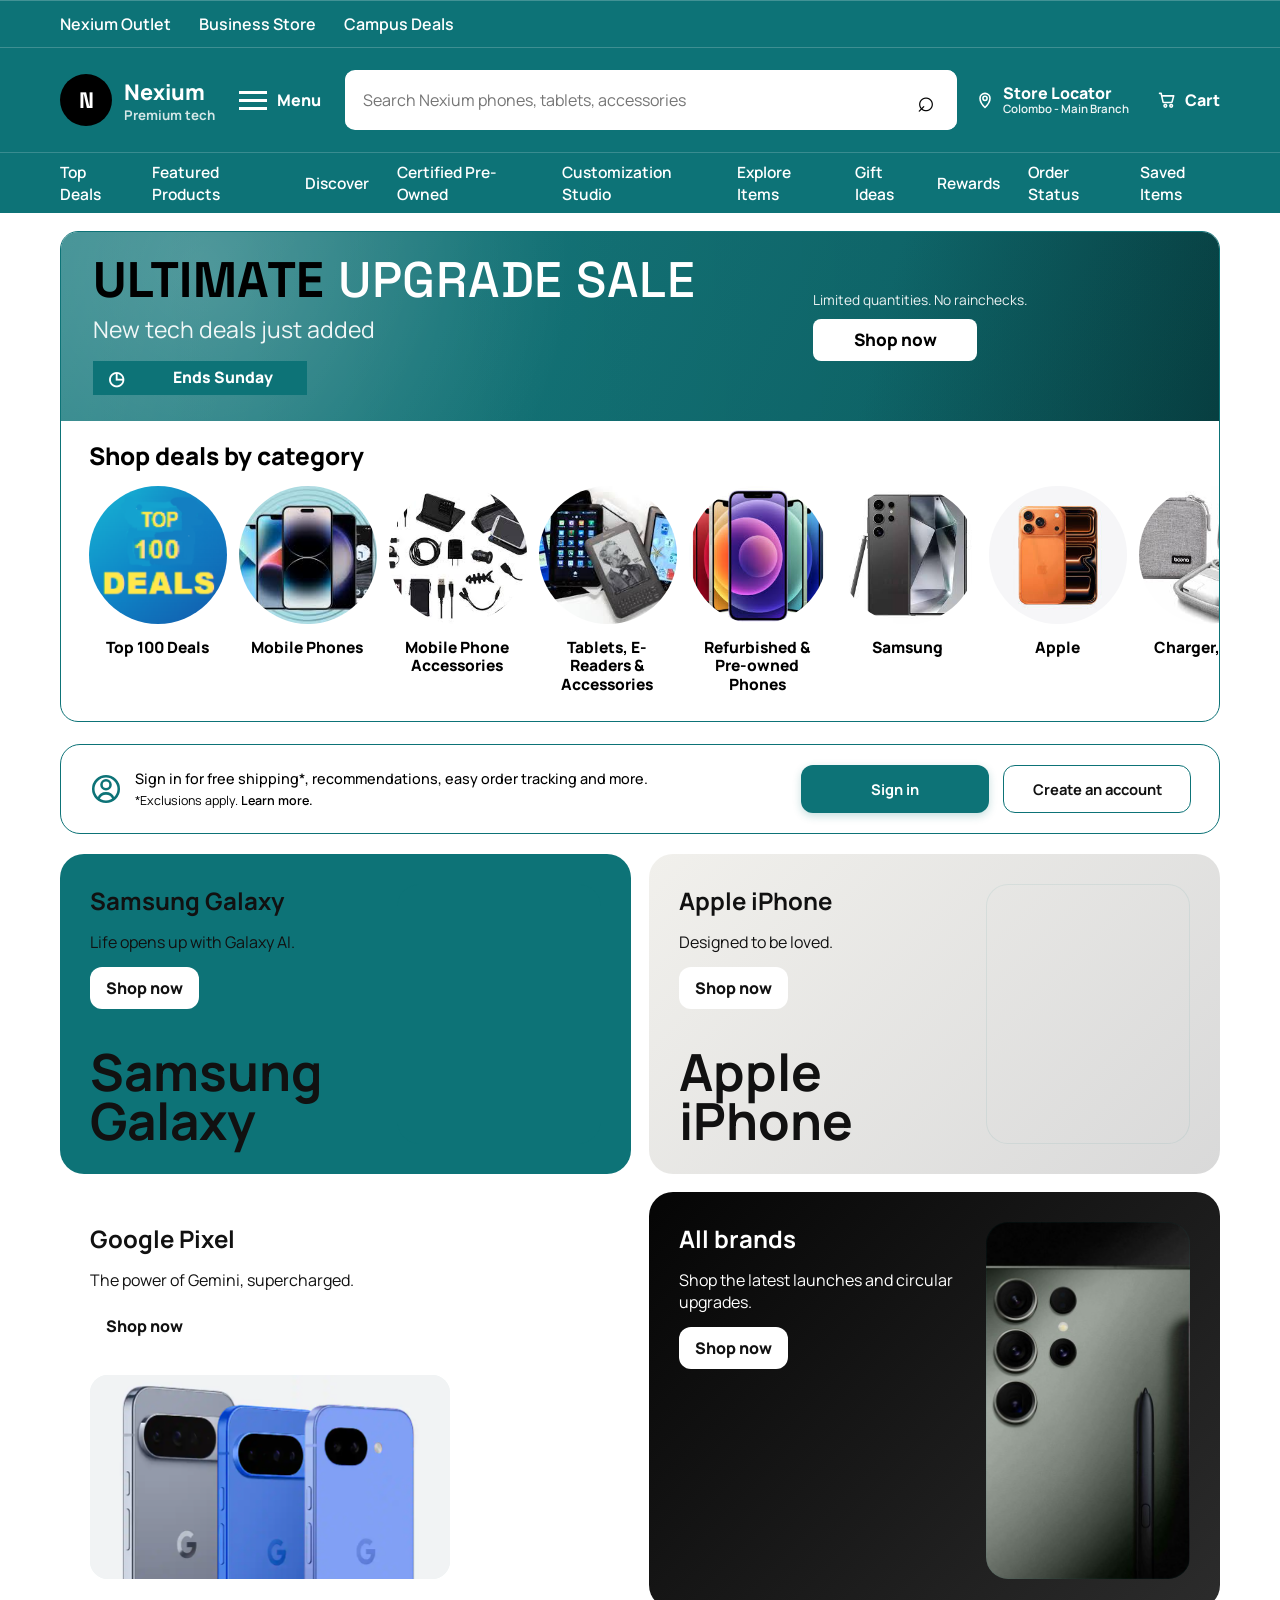
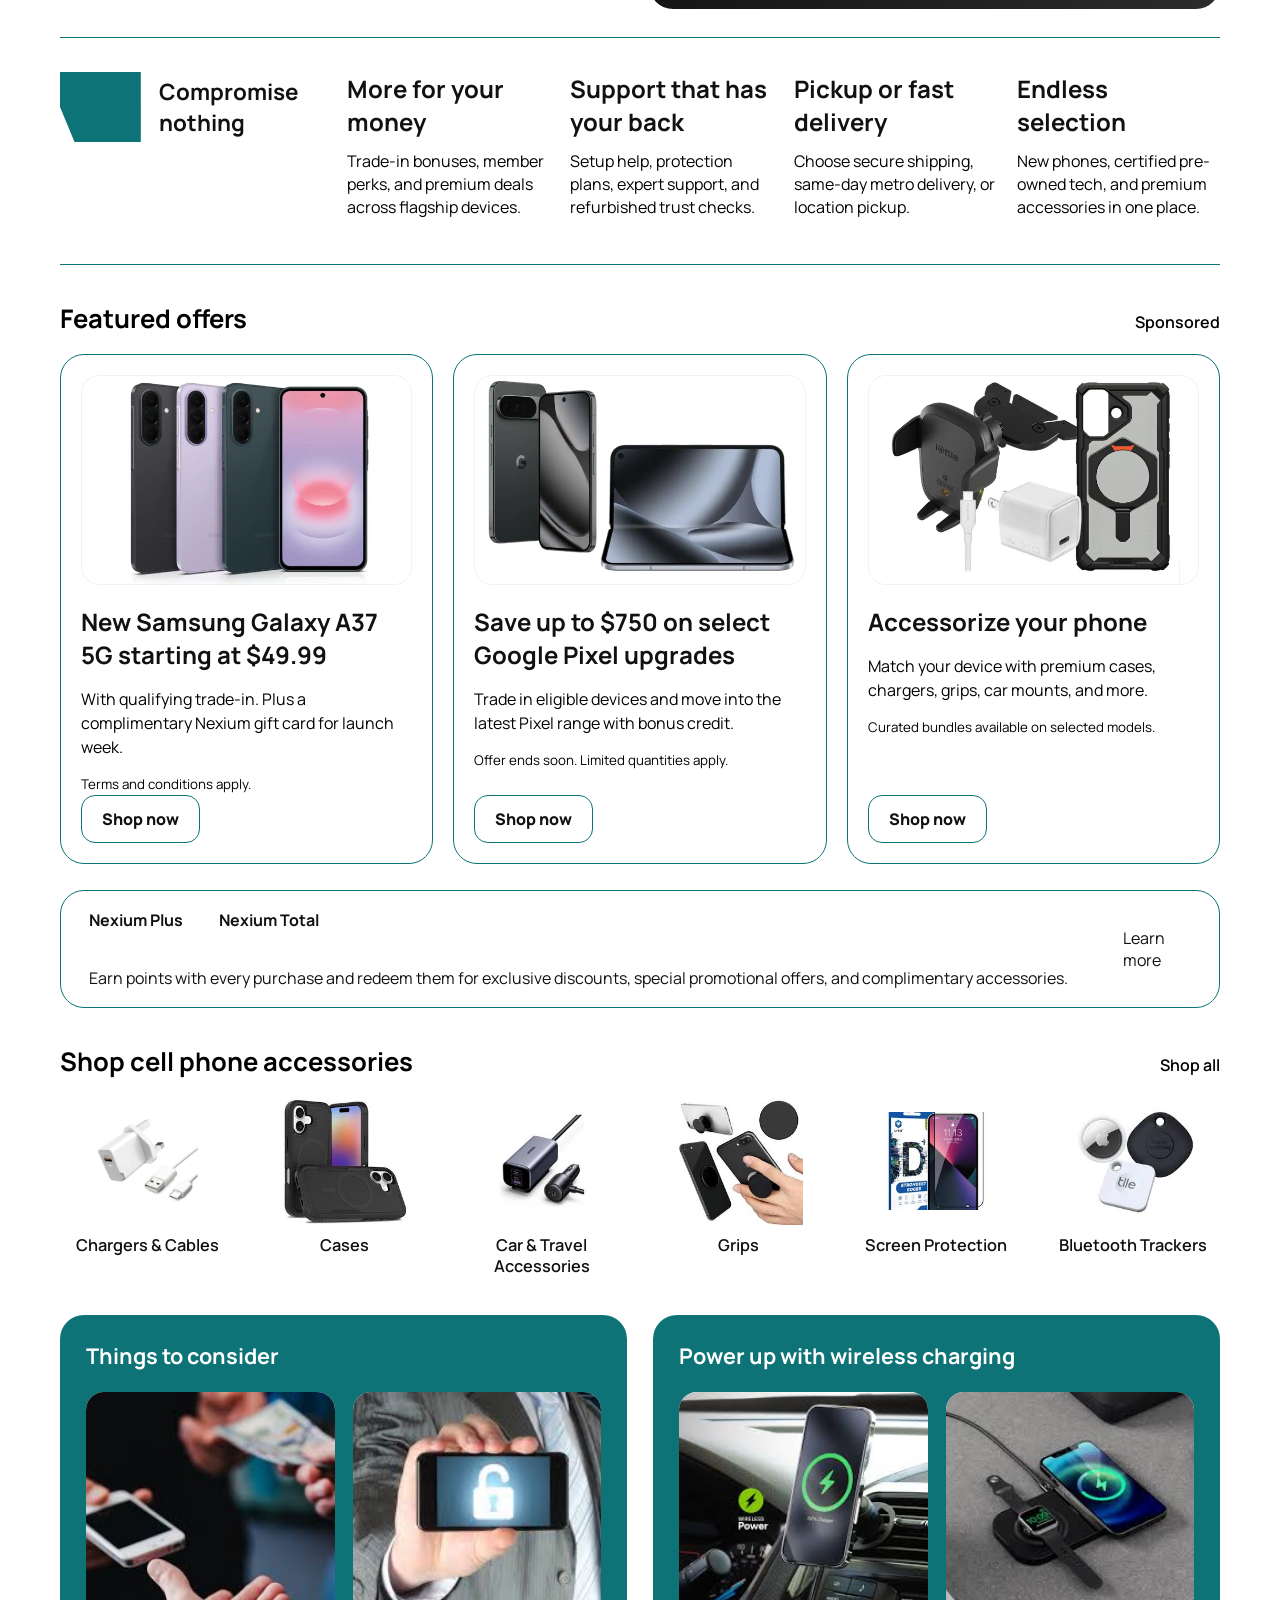
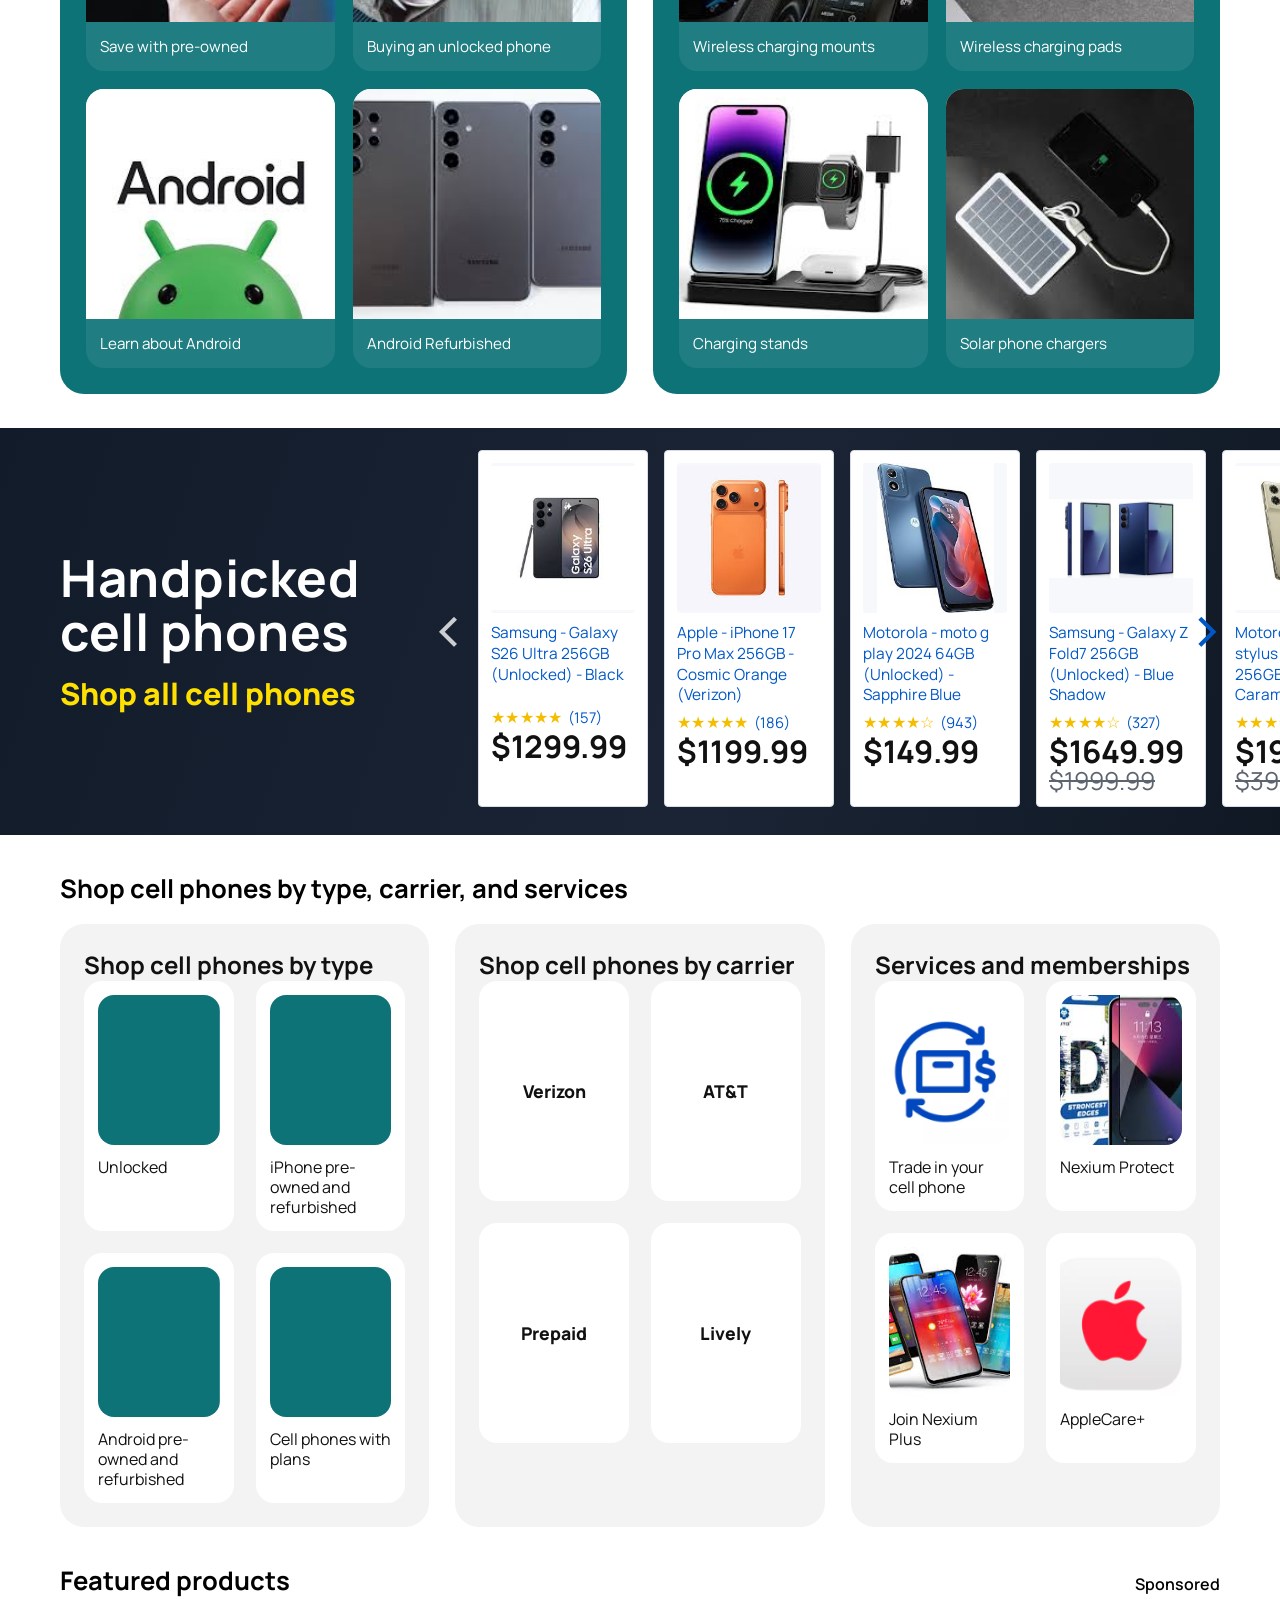
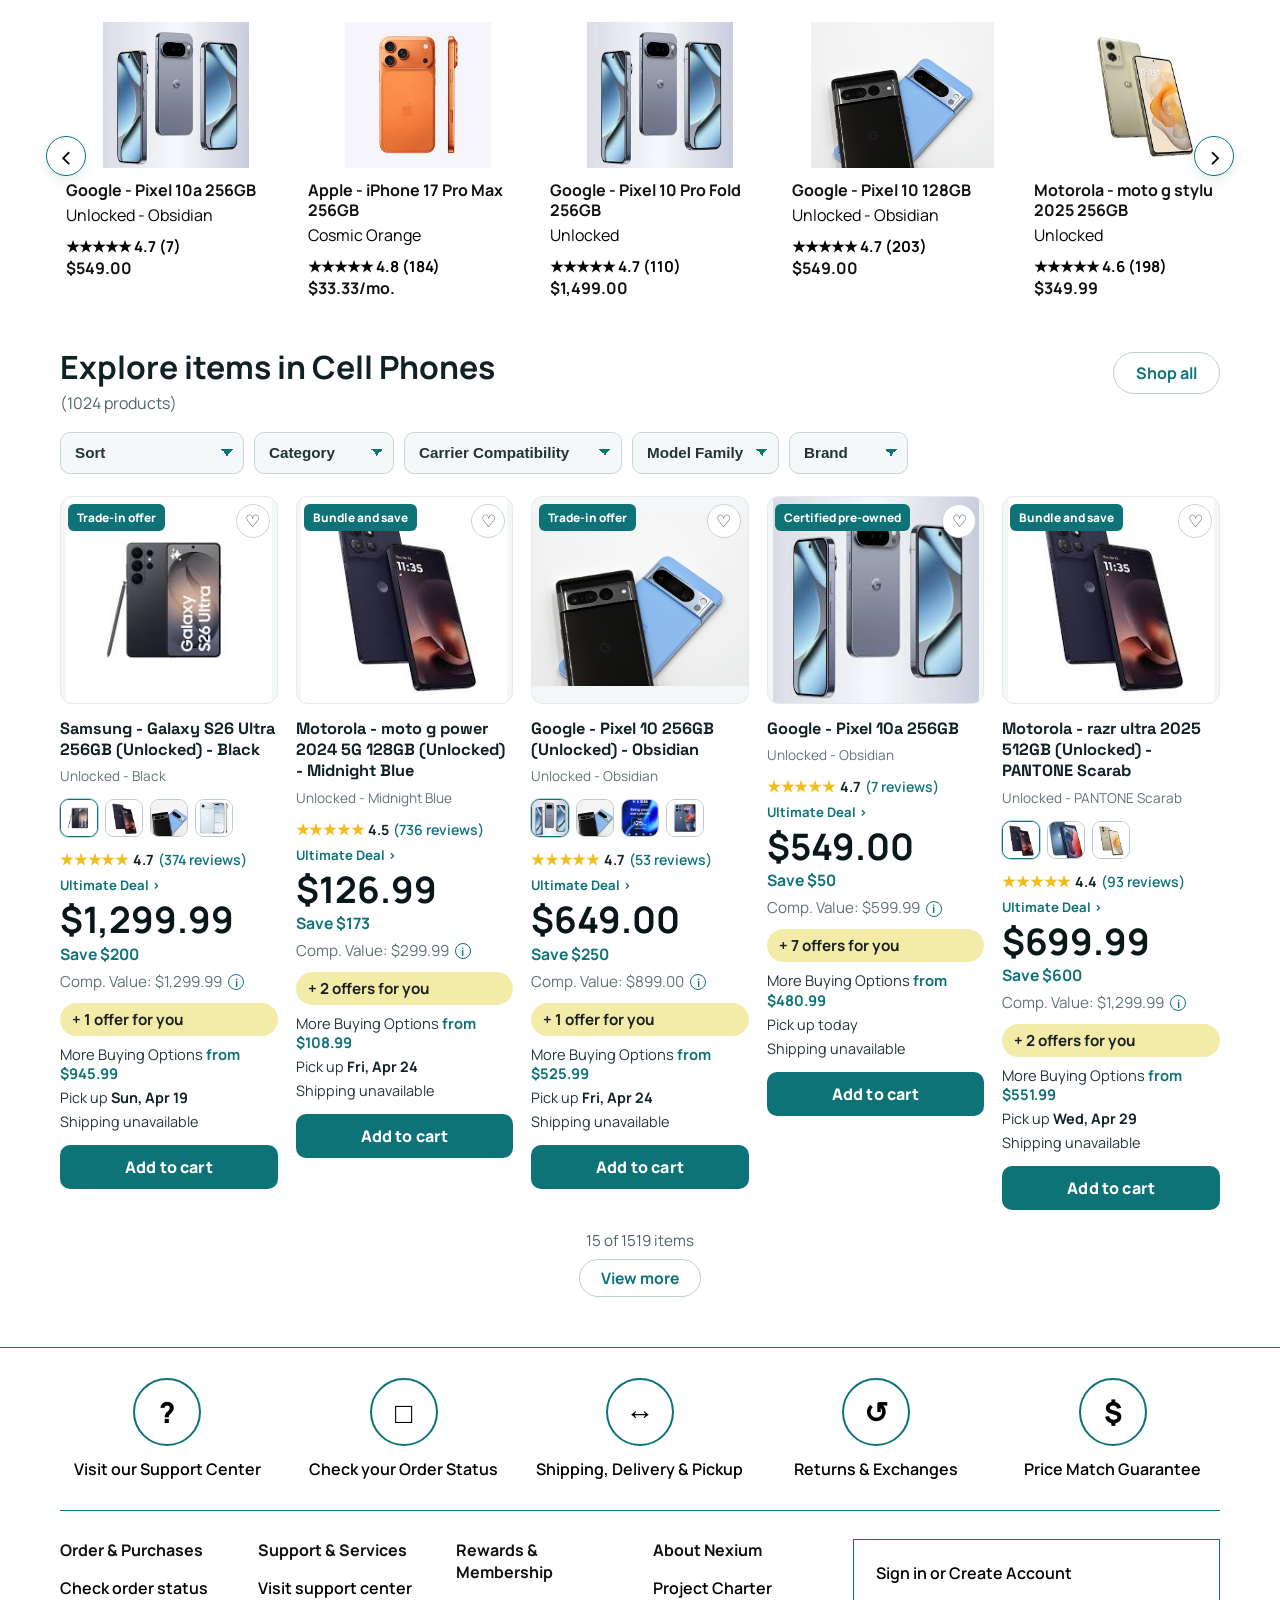
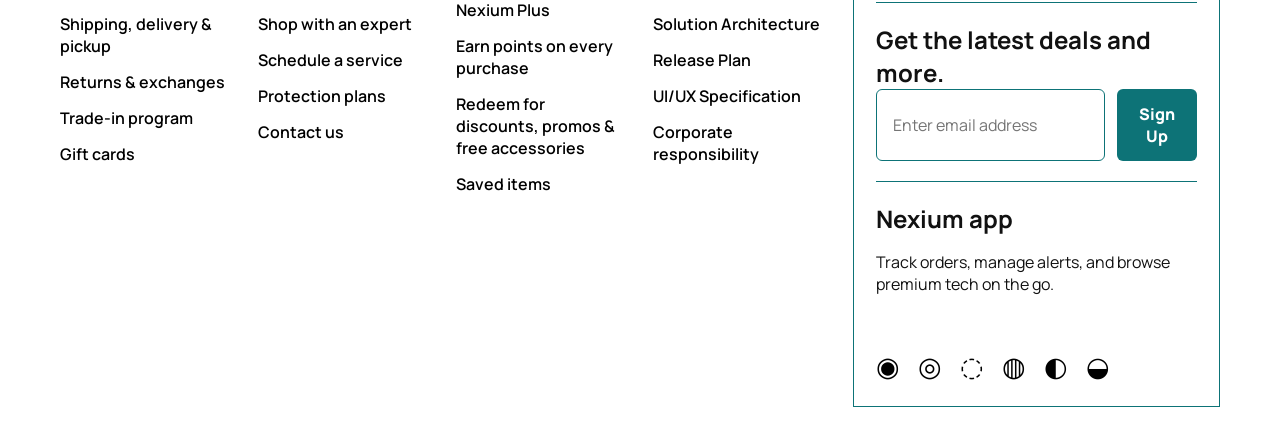
==== commit a3458eb6: "4th commit" ====
--- a/index.html
+++ b/index.html
@@ -75,14 +75,14 @@
           <a href="index.html#featured-products">Featured Products</a>
           <a href="index.html#advice">Discover</a>
           <a href="index.html#preowned">Certified Pre-Owned</a>
-          <a href="index.html#accessories">Accessories</a>
           <a href="customization-studio.html#customization-studio">Customization Studio</a>
           <a href="index.html#catalog">Explore Items</a>
+          <a href="index.html#advice">Gift Ideas</a>
         </nav>
         <nav class="secondary-links secondary-links-right">
           <a href="index.html#rewards">Rewards</a>
           <a href="index.html#support">Order Status</a>
-          <a href="index.html#saved">Saved Items</a>
+          <a href="saved-items.html">Saved Items</a>
         </nav>
       </div>
     </div>
@@ -591,7 +591,7 @@
           <div class="retail-more">More Buying Options <span>from $945.99</span></div>
           <div class="delivery-line">Pick up <strong>Sun, Apr 19</strong></div>
           <div class="delivery-line">Shipping unavailable</div>
-          <button class="retail-cta" type="button">See Details</button>
+          <button class="retail-cta" type="button">Add to cart</button>
         </article>
 
         <article class="retail-product-card product-card" data-category="new">
@@ -613,7 +613,7 @@
           <div class="retail-more">More Buying Options <span>from $108.99</span></div>
           <div class="delivery-line">Pick up <strong>Fri, Apr 24</strong></div>
           <div class="delivery-line">Shipping unavailable</div>
-          <button class="retail-cta" type="button">See Details</button>
+          <button class="retail-cta" type="button">Add to cart</button>
         </article>
 
         <article class="retail-product-card product-card" data-category="new">
@@ -641,7 +641,7 @@
           <div class="retail-more">More Buying Options <span>from $525.99</span></div>
           <div class="delivery-line">Pick up <strong>Fri, Apr 24</strong></div>
           <div class="delivery-line">Shipping unavailable</div>
-          <button class="retail-cta" type="button">See Details</button>
+          <button class="retail-cta" type="button">Add to cart</button>
         </article>
 
         <article class="retail-product-card product-card" data-category="preowned">
@@ -663,7 +663,7 @@
           <div class="retail-more">More Buying Options <span>from $480.99</span></div>
           <div class="delivery-line">Pick up today</div>
           <div class="delivery-line">Shipping unavailable</div>
-          <button class="retail-cta" type="button">See Details</button>
+          <button class="retail-cta" type="button">Add to cart</button>
         </article>
 
         <article class="retail-product-card product-card" data-category="new">
@@ -690,7 +690,7 @@
           <div class="retail-more">More Buying Options <span>from $551.99</span></div>
           <div class="delivery-line">Pick up <strong>Wed, Apr 29</strong></div>
           <div class="delivery-line">Shipping unavailable</div>
-          <button class="retail-cta" type="button">See Details</button>
+          <button class="retail-cta" type="button">Add to cart</button>
         </article>
       </div>
 
--- a/styles.css
+++ b/styles.css
@@ -1707,6 +1707,7 @@
 }
 
 .cart-saved-box,
+.cart-items-box,
 .cart-recommended-box,
 .cart-spacer-box,
 .cart-summary-col {
@@ -1715,9 +1716,14 @@
 }
 
 .cart-saved-box,
+.cart-items-box,
 .cart-recommended-box,
 .cart-spacer-box {
   margin-bottom: 18px;
+}
+
+.cart-items-box {
+  padding: 14px 22px 18px;
 }
 
 .cart-saved-box {
@@ -1739,30 +1745,171 @@
   color: #000000;
 }
 
+.cart-saved-head h3 small {
+  margin-left: 6px;
+  font-size: 1rem;
+  color: #000000;
+}
+
 .cart-saved-head span {
   font-size: 2rem;
   color: #000000;
 }
 
+.cart-items-empty,
 .cart-saved-empty {
   text-align: center;
   padding: 16px 10px 8px;
 }
 
+.cart-items-empty h4,
 .cart-saved-empty h4 {
   margin: 0 0 8px;
   font-size: 2rem;
   color: #000000;
 }
 
+.cart-items-empty p,
 .cart-saved-empty p {
   margin: 0;
   font-size: 1.12rem;
   color: #000000;
 }
 
+.cart-items-empty strong {
+  color: #000000;
+}
+
 .cart-saved-empty a {
   color: #000000;
+}
+
+.cart-items-list,
+.cart-saved-list {
+  margin-top: 12px;
+  display: grid;
+  gap: 10px;
+}
+
+.cart-line-item {
+  border: 1px solid #0d7377;
+  border-radius: 12px;
+  background: #ffffff;
+  padding: 10px;
+  display: grid;
+  grid-template-columns: 112px 1fr;
+  gap: 12px;
+}
+
+.cart-line-media {
+  border: 1px solid #0d7377;
+  border-radius: 10px;
+  background: #ffffff;
+  width: 112px;
+  height: 112px;
+  display: grid;
+  place-items: center;
+  overflow: hidden;
+}
+
+.cart-line-media img {
+  width: 100%;
+  height: 100%;
+  object-fit: contain;
+  display: block;
+}
+
+.cart-line-media span {
+  color: #000000;
+  font-size: 0.84rem;
+  font-weight: 700;
+}
+
+.cart-line-details {
+  display: grid;
+  gap: 6px;
+}
+
+.cart-line-title {
+  color: #000000;
+  font-size: 0.98rem;
+  line-height: 1.28;
+}
+
+.cart-line-subtitle {
+  margin: 0;
+  color: #000000;
+  font-size: 0.88rem;
+}
+
+.cart-line-price-row {
+  display: flex;
+  align-items: baseline;
+  justify-content: space-between;
+  gap: 10px;
+}
+
+.cart-line-price-row span {
+  color: #000000;
+  font-size: 0.82rem;
+}
+
+.cart-line-price-row strong {
+  color: #000000;
+  font-size: 1rem;
+}
+
+.cart-line-actions {
+  display: flex;
+  align-items: center;
+  flex-wrap: wrap;
+  gap: 8px;
+}
+
+.cart-line-qty {
+  display: inline-flex;
+  align-items: center;
+  gap: 6px;
+  border: 1px solid #0d7377;
+  border-radius: 9px;
+  padding: 3px;
+}
+
+.cart-line-qty button {
+  width: 26px;
+  height: 26px;
+  border: 0;
+  border-radius: 6px;
+  background: #0d7377;
+  color: #ffffff;
+  font-weight: 800;
+  line-height: 1;
+  cursor: pointer;
+}
+
+.cart-line-qty span {
+  min-width: 22px;
+  text-align: center;
+  color: #000000;
+  font-weight: 700;
+}
+
+.cart-line-link,
+.cart-line-primary {
+  border: 1px solid #0d7377;
+  border-radius: 999px;
+  background: #ffffff;
+  color: #000000;
+  min-height: 30px;
+  padding: 4px 12px;
+  font-size: 0.8rem;
+  font-weight: 700;
+  cursor: pointer;
+}
+
+.cart-line-primary {
+  background: #0d7377;
+  color: #ffffff;
 }
 
 .cart-spacer-box {
@@ -3772,6 +3919,12 @@
   cursor: pointer;
 }
 
+.heart-button.is-saved {
+  border-color: #0d7377;
+  background: #0d7377;
+  color: #ffffff;
+}
+
 .retail-art {
   height: 208px;
   border-radius: 12px;
@@ -4261,9 +4414,19 @@
     font-size: 1.5rem;
   }
 
+  .cart-items-empty h4,
   .cart-saved-empty h4,
   .cart-summary-row strong {
     font-size: 1.35rem;
+  }
+
+  .cart-line-item {
+    grid-template-columns: 1fr;
+  }
+
+  .cart-line-media {
+    width: 100%;
+    height: 170px;
   }
 
   .cart-products-row {
@@ -4998,6 +5161,20 @@
   border-bottom: 1px solid #0d7377;
 }
 
+.cart-summary-row-products {
+  margin-bottom: 8px;
+}
+
+.cart-summary-row-products span {
+  color: #000000;
+  font-size: 1rem;
+  font-weight: 700;
+}
+
+.cart-summary-row-products strong {
+  font-size: 1.35rem;
+}
+
 .cart-summary-row-subtotal span {
   color: #000000;
   font-size: 1rem;
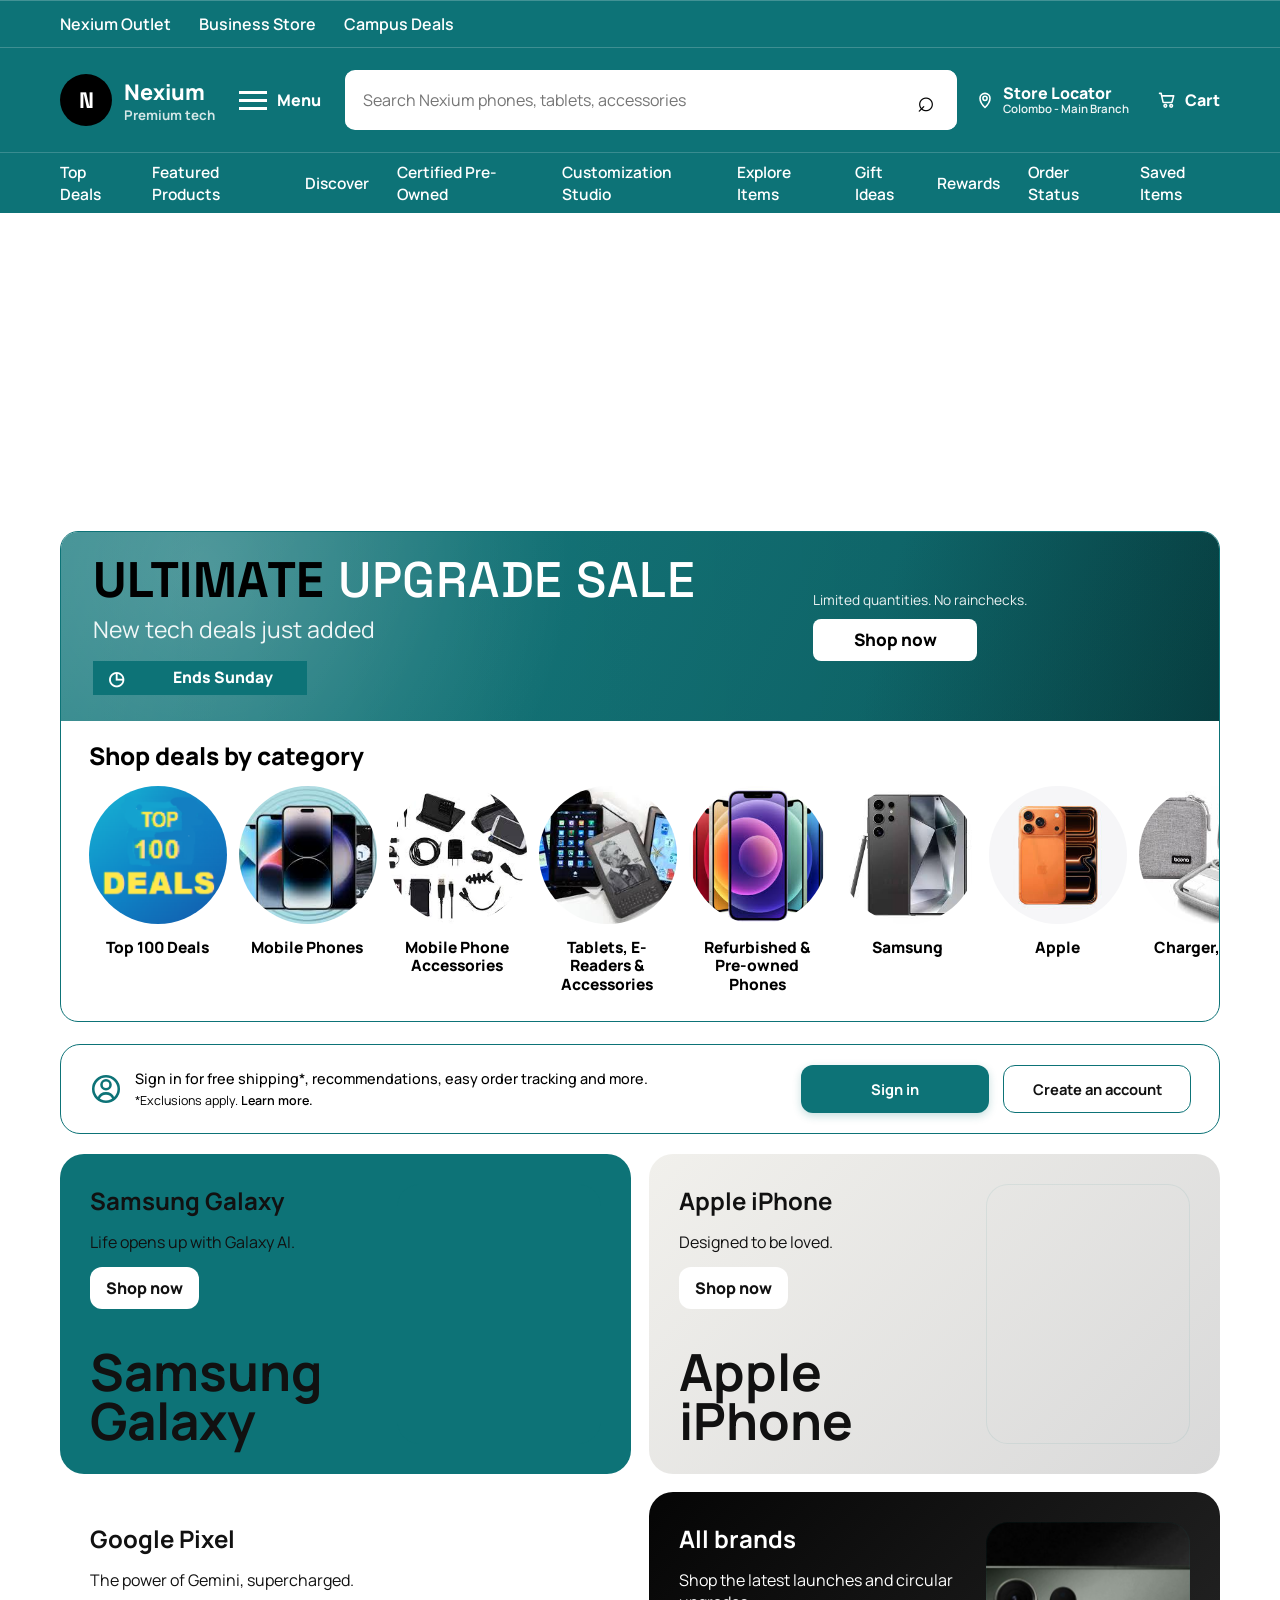
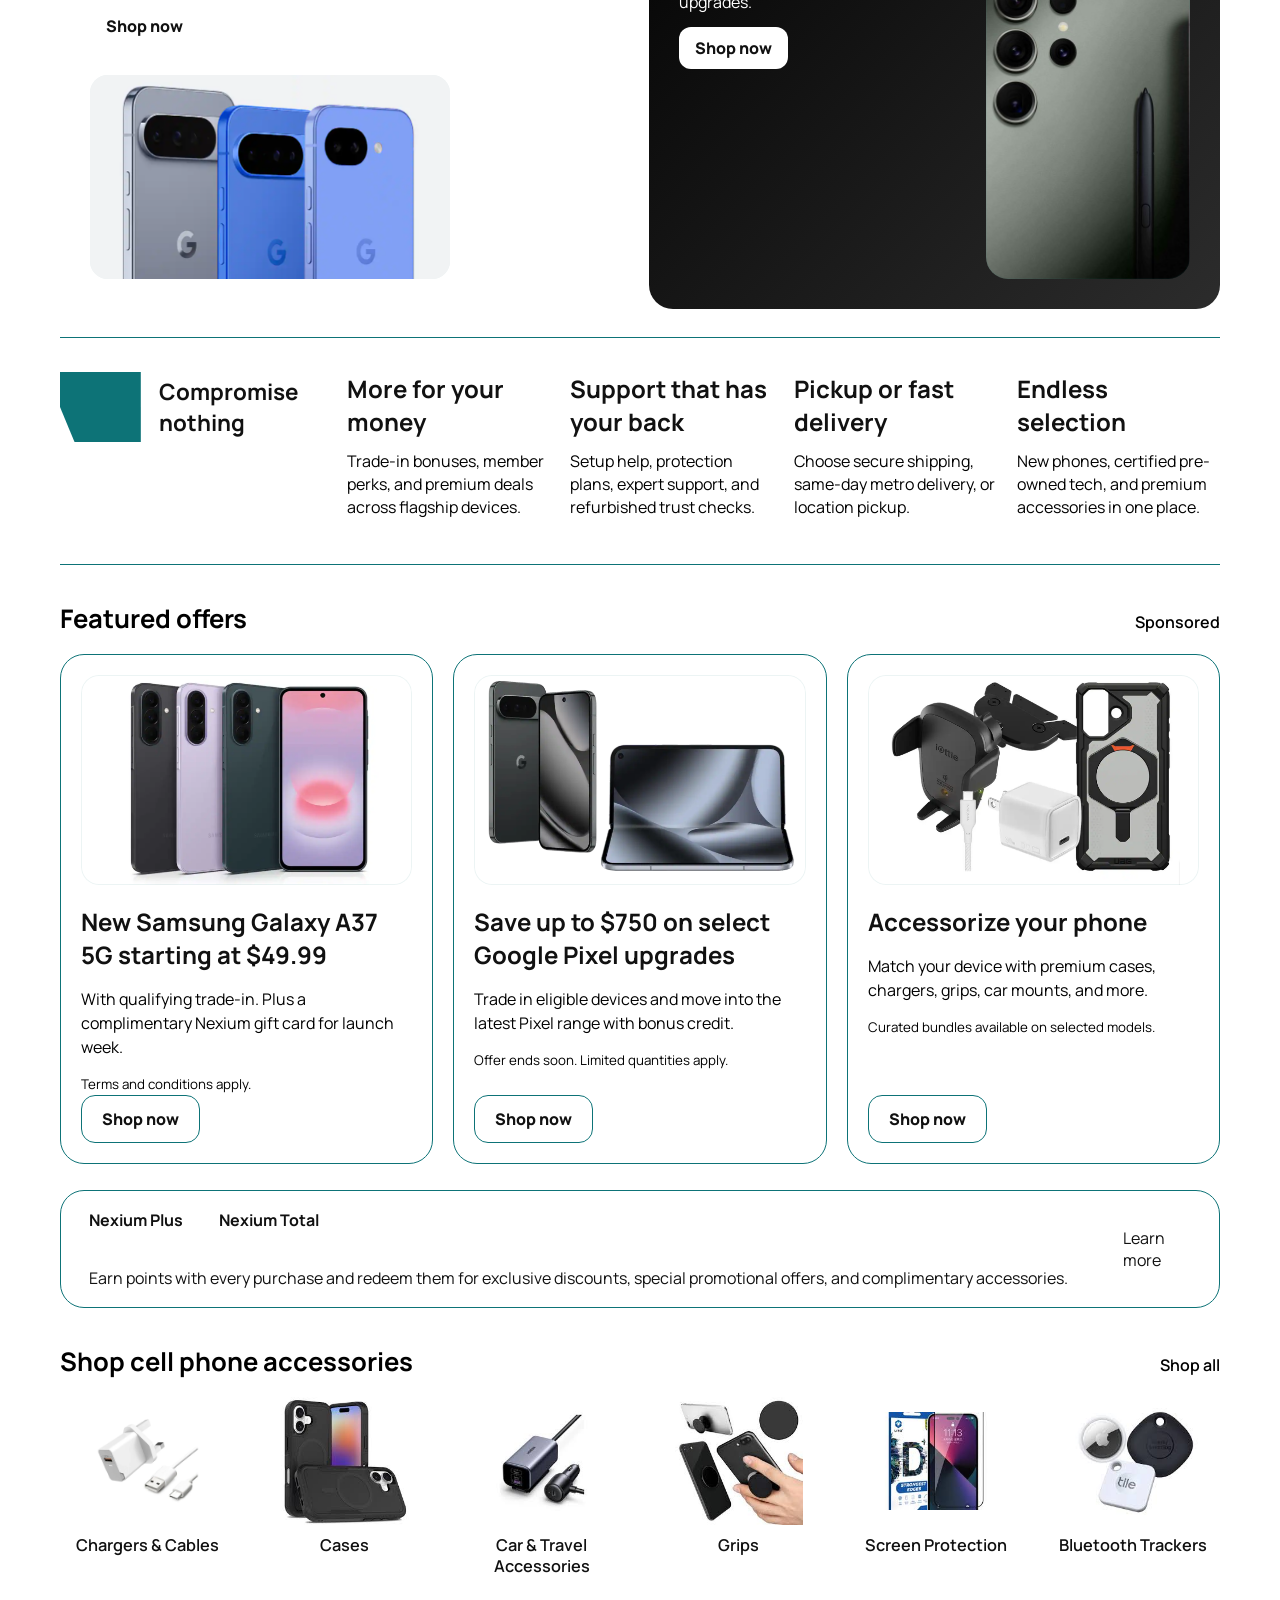
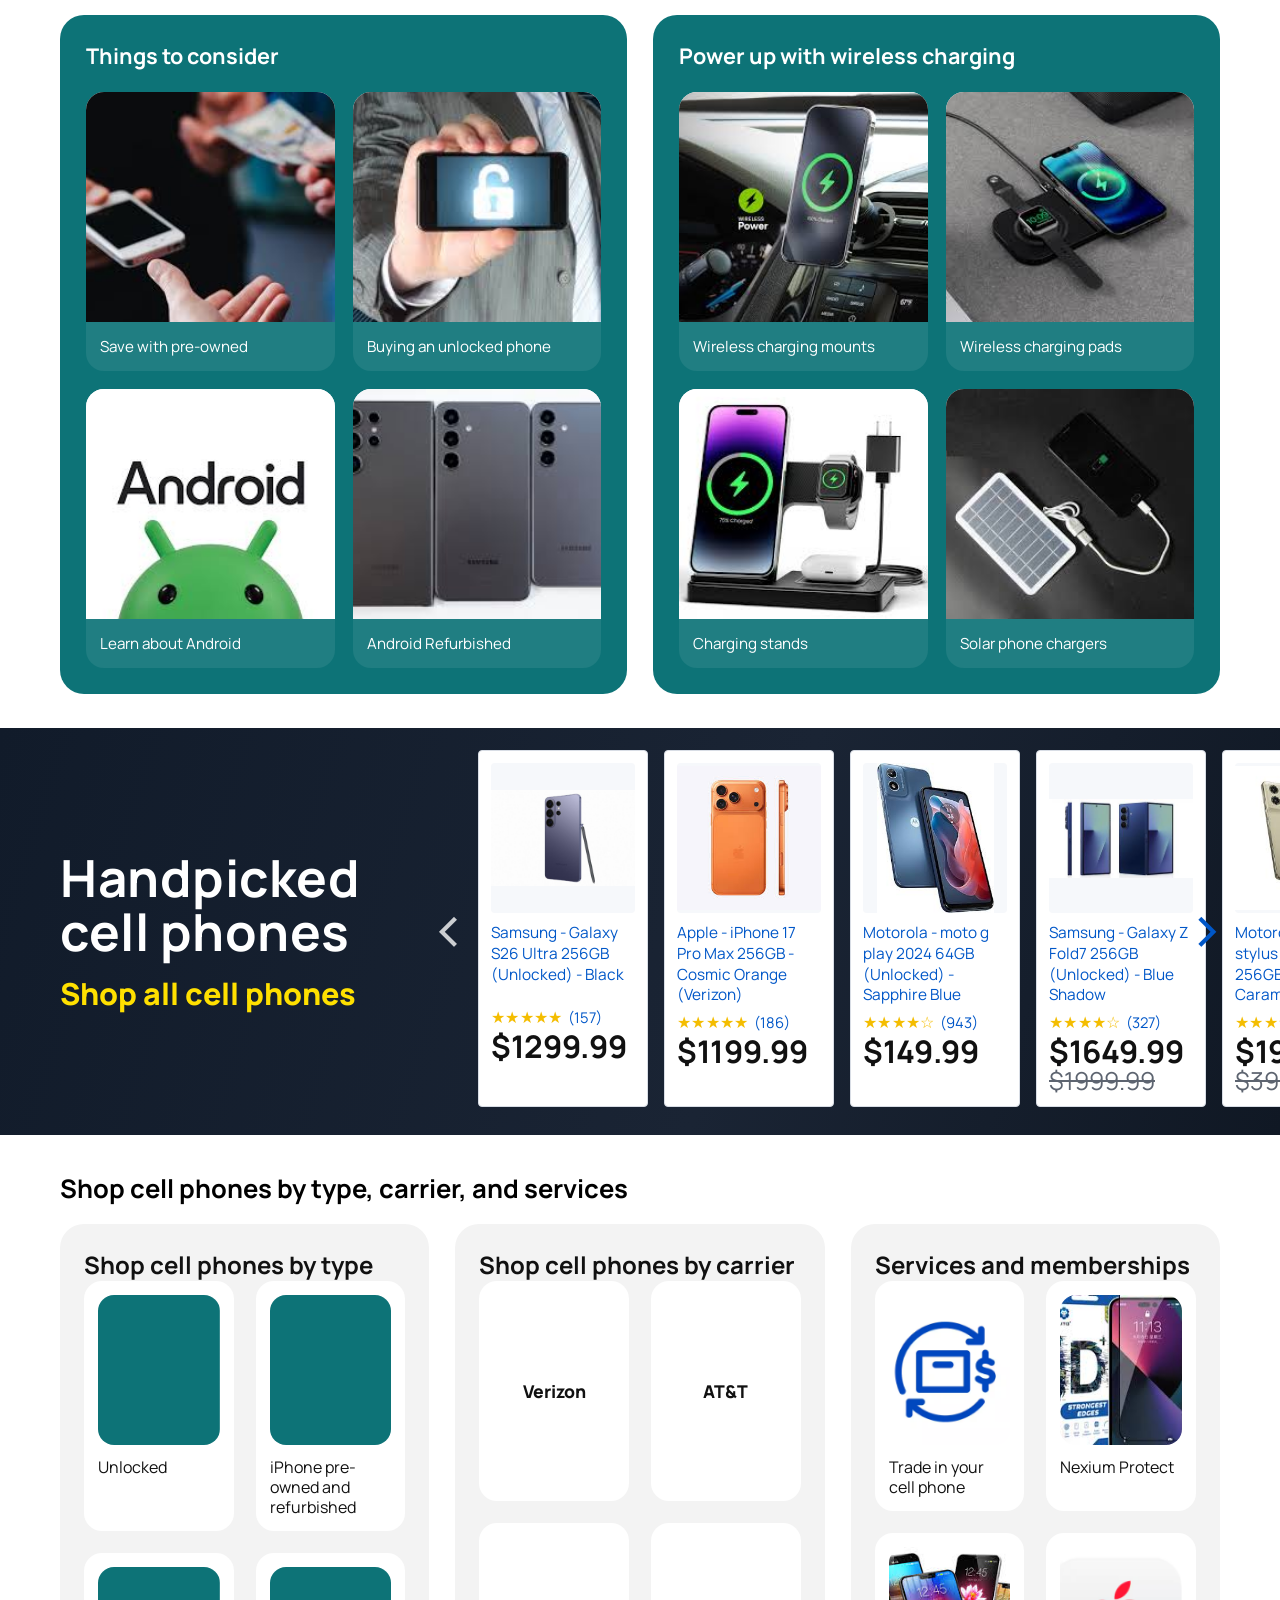
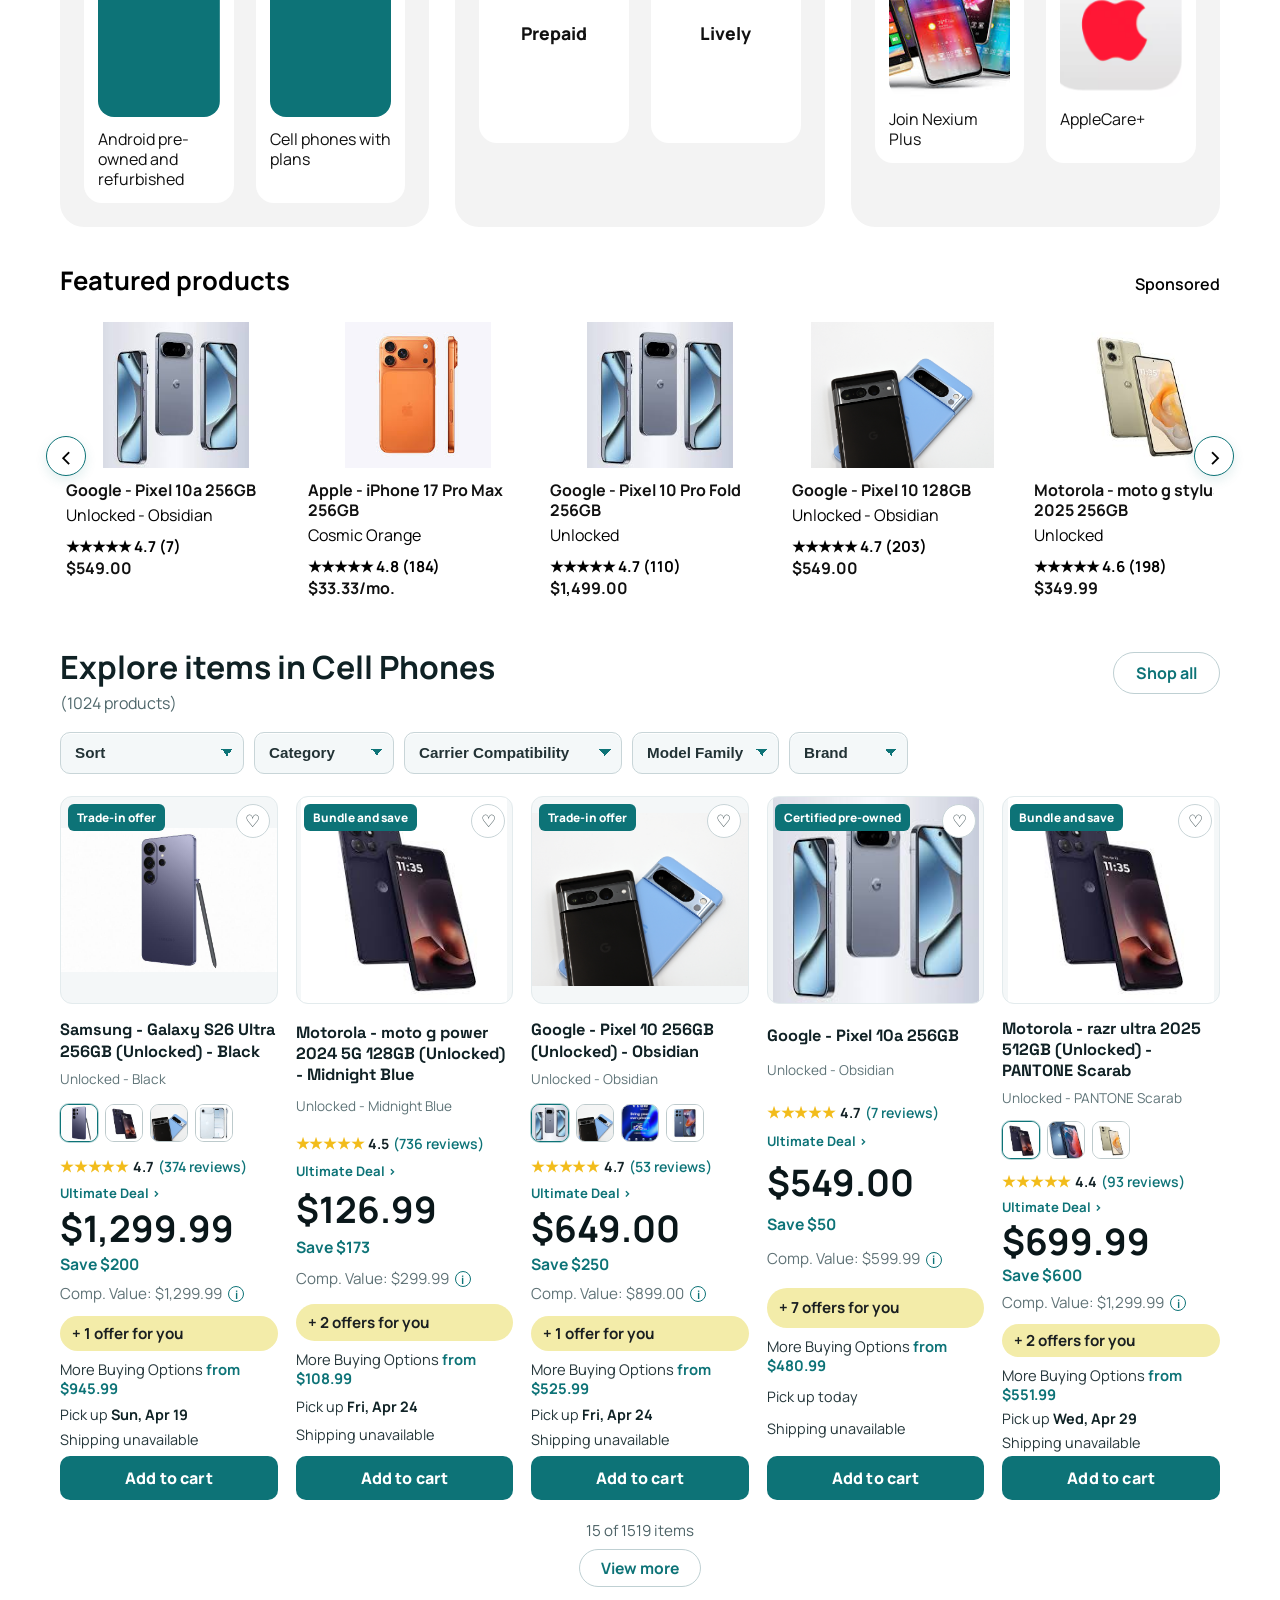
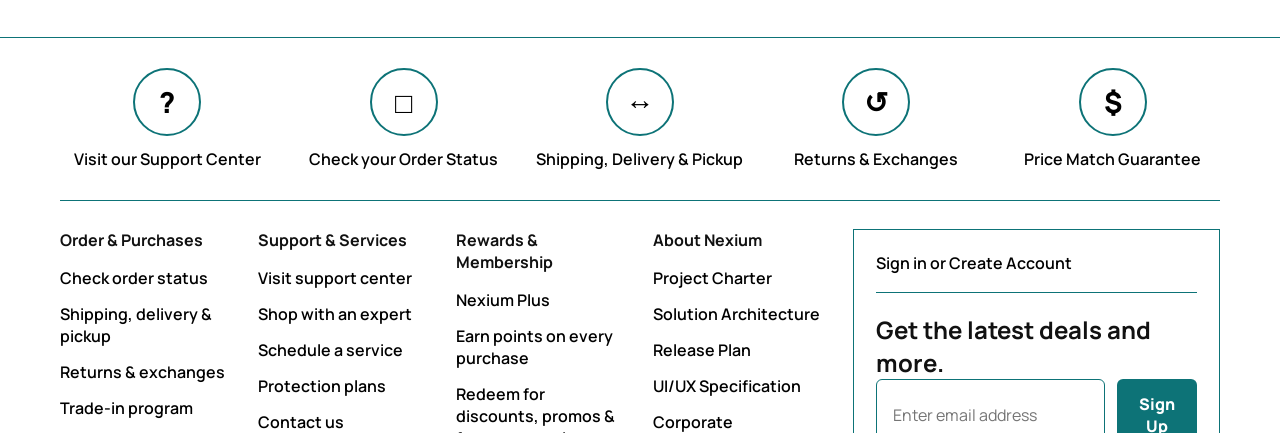
==== commit 13a1b5ce: "new changes" ====
--- a/index.html
+++ b/index.html
@@ -573,7 +573,7 @@
           <h3>Samsung - Galaxy S26 Ultra 256GB (Unlocked) - Black</h3>
           <p class="retail-subtitle">Unlocked - Black</p>
           <div class="variant-row">
-            <span class="variant-chip variant-active"><img src="assets/assets2/Samsung%20Galaxy%20S26%20Ultra.jpeg" alt="Samsung Galaxy S26 Ultra color option"></span>
+            <span class="variant-chip variant-active"><img src="assets/Samsung/THUMB_007-galaxy-s26ultra-cobaltviolet-back-right-30-spen.jpg" alt="Samsung Galaxy S26 Ultra color option"></span>
             <span class="variant-chip"><img src="assets/assets2/Motorola%20-%20moto%20g%20power%202026%20128GB%20%28Unlocked%29.jpeg" alt="Motorola color option"></span>
             <span class="variant-chip"><img src="assets/assets2/google-pixel-c2.jpg" alt="Google Pixel color option"></span>
             <span class="variant-chip"><img src="assets/assets2/Apple%20iPhone%20Air.jpeg" alt="Apple iPhone Air color option"></span>
--- a/styles.css
+++ b/styles.css
@@ -2076,6 +2076,27 @@
   cursor: pointer;
 }
 
+.cart-summary-col > button + button {
+  margin-top: 12px;
+}
+
+.cart-summary-col > .checkout-link {
+  display: inline-flex;
+  align-items: center;
+  justify-content: center;
+  width: 100%;
+  min-height: 54px;
+  border-radius: 8px;
+  background: #0d7377;
+  color: #fff;
+  font-size: 1.05rem;
+  font-weight: 800;
+}
+
+.cart-summary-col > .checkout-link + button {
+  margin-top: 12px;
+}
+
 .cart-summary-note {
   margin-top: 18px;
   padding-top: 18px;
@@ -2095,6 +2116,286 @@
 
 .cart-summary-note a {
   color: #000000;
+}
+
+.checkout-section {
+  margin-top: 28px;
+  border: 1px solid #0d7377;
+  border-radius: 12px;
+  padding: 22px;
+  background: #ffffff;
+}
+
+.checkout-header {
+  display: flex;
+  align-items: center;
+  justify-content: space-between;
+  gap: 16px;
+  padding-bottom: 16px;
+  border-bottom: 1px solid #0d7377;
+  margin-bottom: 18px;
+}
+
+.checkout-header h2 {
+  margin: 0 0 6px;
+  font-size: 2.3rem;
+  color: #000000;
+}
+
+.checkout-header p {
+  margin: 0;
+  color: #000000;
+}
+
+.checkout-steps {
+  display: flex;
+  flex-wrap: wrap;
+  gap: 10px;
+}
+
+.checkout-step {
+  padding: 6px 12px;
+  border-radius: 999px;
+  border: 1px solid #0d7377;
+  font-size: 0.85rem;
+  font-weight: 700;
+  color: #000000;
+  background: #ffffff;
+}
+
+.checkout-step.is-active {
+  background: #0d7377;
+  color: #ffffff;
+}
+
+.checkout-layout {
+  display: grid;
+  grid-template-columns: 1.6fr 1fr;
+  gap: 20px;
+}
+
+.checkout-form {
+  display: grid;
+  gap: 16px;
+}
+
+.checkout-card {
+  border: 1px solid #0d7377;
+  border-radius: 12px;
+  padding: 16px;
+  background: #ffffff;
+}
+
+.checkout-card h3 {
+  margin: 0 0 12px;
+  font-size: 1.6rem;
+  color: #000000;
+}
+
+.checkout-grid {
+  display: grid;
+  grid-template-columns: repeat(2, minmax(0, 1fr));
+  gap: 12px;
+}
+
+.checkout-field {
+  display: flex;
+  flex-direction: column;
+  gap: 6px;
+  font-size: 0.92rem;
+  color: #000000;
+}
+
+.checkout-field input {
+  border: 1px solid #0d7377;
+  border-radius: 10px;
+  padding: 10px 12px;
+  background: #ffffff;
+  color: #000000;
+}
+
+.checkout-field-full {
+  grid-column: 1 / -1;
+}
+
+.checkout-options {
+  display: grid;
+  gap: 10px;
+}
+
+.checkout-option {
+  display: flex;
+  align-items: center;
+  gap: 12px;
+  border: 1px solid #0d7377;
+  border-radius: 10px;
+  padding: 10px 12px;
+  background: #ffffff;
+  color: #000000;
+  cursor: pointer;
+}
+
+.checkout-option input {
+  accent-color: #0d7377;
+}
+
+.checkout-option strong {
+  display: block;
+  font-size: 0.98rem;
+}
+
+.checkout-option small {
+  display: block;
+  color: #000000;
+}
+
+.checkout-payment-grid {
+  margin-top: 12px;
+}
+
+.checkout-actions {
+  display: flex;
+  flex-wrap: wrap;
+  gap: 12px;
+  justify-content: flex-end;
+}
+
+.checkout-primary,
+.checkout-secondary {
+  min-height: 48px;
+  border-radius: 10px;
+  border: 0;
+  padding: 10px 18px;
+  font-weight: 800;
+  cursor: pointer;
+}
+
+.checkout-secondary {
+  display: inline-flex;
+  align-items: center;
+  justify-content: center;
+}
+
+.checkout-primary {
+  background: #0d7377;
+  color: #ffffff;
+}
+
+.checkout-secondary {
+  background: #ffffff;
+  color: #000000;
+  border: 1px solid #0d7377;
+}
+
+.checkout-summary {
+  align-self: start;
+  border: 1px solid #0d7377;
+  border-radius: 12px;
+  padding: 16px;
+  background: #ffffff;
+}
+
+.checkout-summary h3 {
+  margin: 0 0 12px;
+  font-size: 1.7rem;
+  color: #000000;
+}
+
+.checkout-summary-row {
+  display: flex;
+  justify-content: space-between;
+  gap: 10px;
+  margin-bottom: 10px;
+  color: #000000;
+}
+
+.checkout-summary-total {
+  padding-top: 10px;
+  border-top: 1px solid #0d7377;
+  font-size: 1.1rem;
+}
+
+.checkout-summary-items {
+  display: grid;
+  gap: 10px;
+  margin: 14px 0 16px;
+  padding-top: 12px;
+  border-top: 1px solid #0d7377;
+}
+
+.checkout-item {
+  display: grid;
+  grid-template-columns: 46px 1fr auto;
+  align-items: center;
+  gap: 10px;
+  color: #000000;
+}
+
+.checkout-item-thumb {
+  width: 46px;
+  height: 46px;
+  border-radius: 10px;
+  border: 1px solid #0d7377;
+  background: linear-gradient(135deg, rgba(13, 115, 119, 0.28), rgba(13, 115, 119, 0.06));
+  background-size: cover;
+  background-position: center;
+  background-repeat: no-repeat;
+}
+
+.checkout-item strong {
+  display: block;
+  font-size: 0.92rem;
+}
+
+.checkout-item small {
+  display: block;
+  font-size: 0.8rem;
+  color: #000000;
+}
+
+.checkout-summary-note {
+  margin: 12px 0 0;
+  font-size: 0.85rem;
+  color: #000000;
+}
+
+.checkout-summary-empty {
+  margin: 12px 0 0;
+  color: #000000;
+  font-size: 0.92rem;
+}
+
+.checkout-page .checkout-section {
+  margin-top: 0;
+  border: 0;
+  border-radius: 0;
+  padding: 16px 0 0;
+  background: transparent;
+}
+
+@media (max-width: 1024px) {
+  .checkout-layout {
+    grid-template-columns: 1fr;
+  }
+}
+
+@media (max-width: 720px) {
+  .checkout-header {
+    flex-direction: column;
+    align-items: flex-start;
+  }
+
+  .checkout-grid {
+    grid-template-columns: 1fr;
+  }
+
+  .checkout-actions {
+    justify-content: stretch;
+  }
+
+  .checkout-actions button {
+    width: 100%;
+  }
 }
 
 .cart-page {
@@ -3573,7 +3874,7 @@
 }
 
 .rail-s26 {
-  background-image: url("assets/assets2/Samsung Galaxy S26 Ultra.jpeg");
+  background-image: url("assets/Samsung/THUMB_007-galaxy-s26ultra-cobaltviolet-back-right-30-spen.jpg");
 }
 
 .rail-iphone {
@@ -3871,8 +4172,8 @@
   border: 0;
   box-shadow: none;
   background: transparent;
-  display: grid;
-  align-content: start;
+  display: flex;
+  flex-direction: column;
   gap: 4px;
 }
 
@@ -3937,7 +4238,7 @@
 }
 
 .retail-slate {
-  background-image: url("assets/assets2/Samsung Galaxy S26 Ultra.jpeg");
+  background-image: url("assets/Samsung/THUMB_007-galaxy-s26ultra-cobaltviolet-back-right-30-spen.jpg");
 }
 
 .retail-midnight {
@@ -4125,7 +4426,8 @@
 }
 
 .retail-cta {
-  margin-top: 10px;
+  margin-top: auto;
+  align-self: stretch;
   width: 100%;
   border-radius: 10px;
   background: #0d7377;
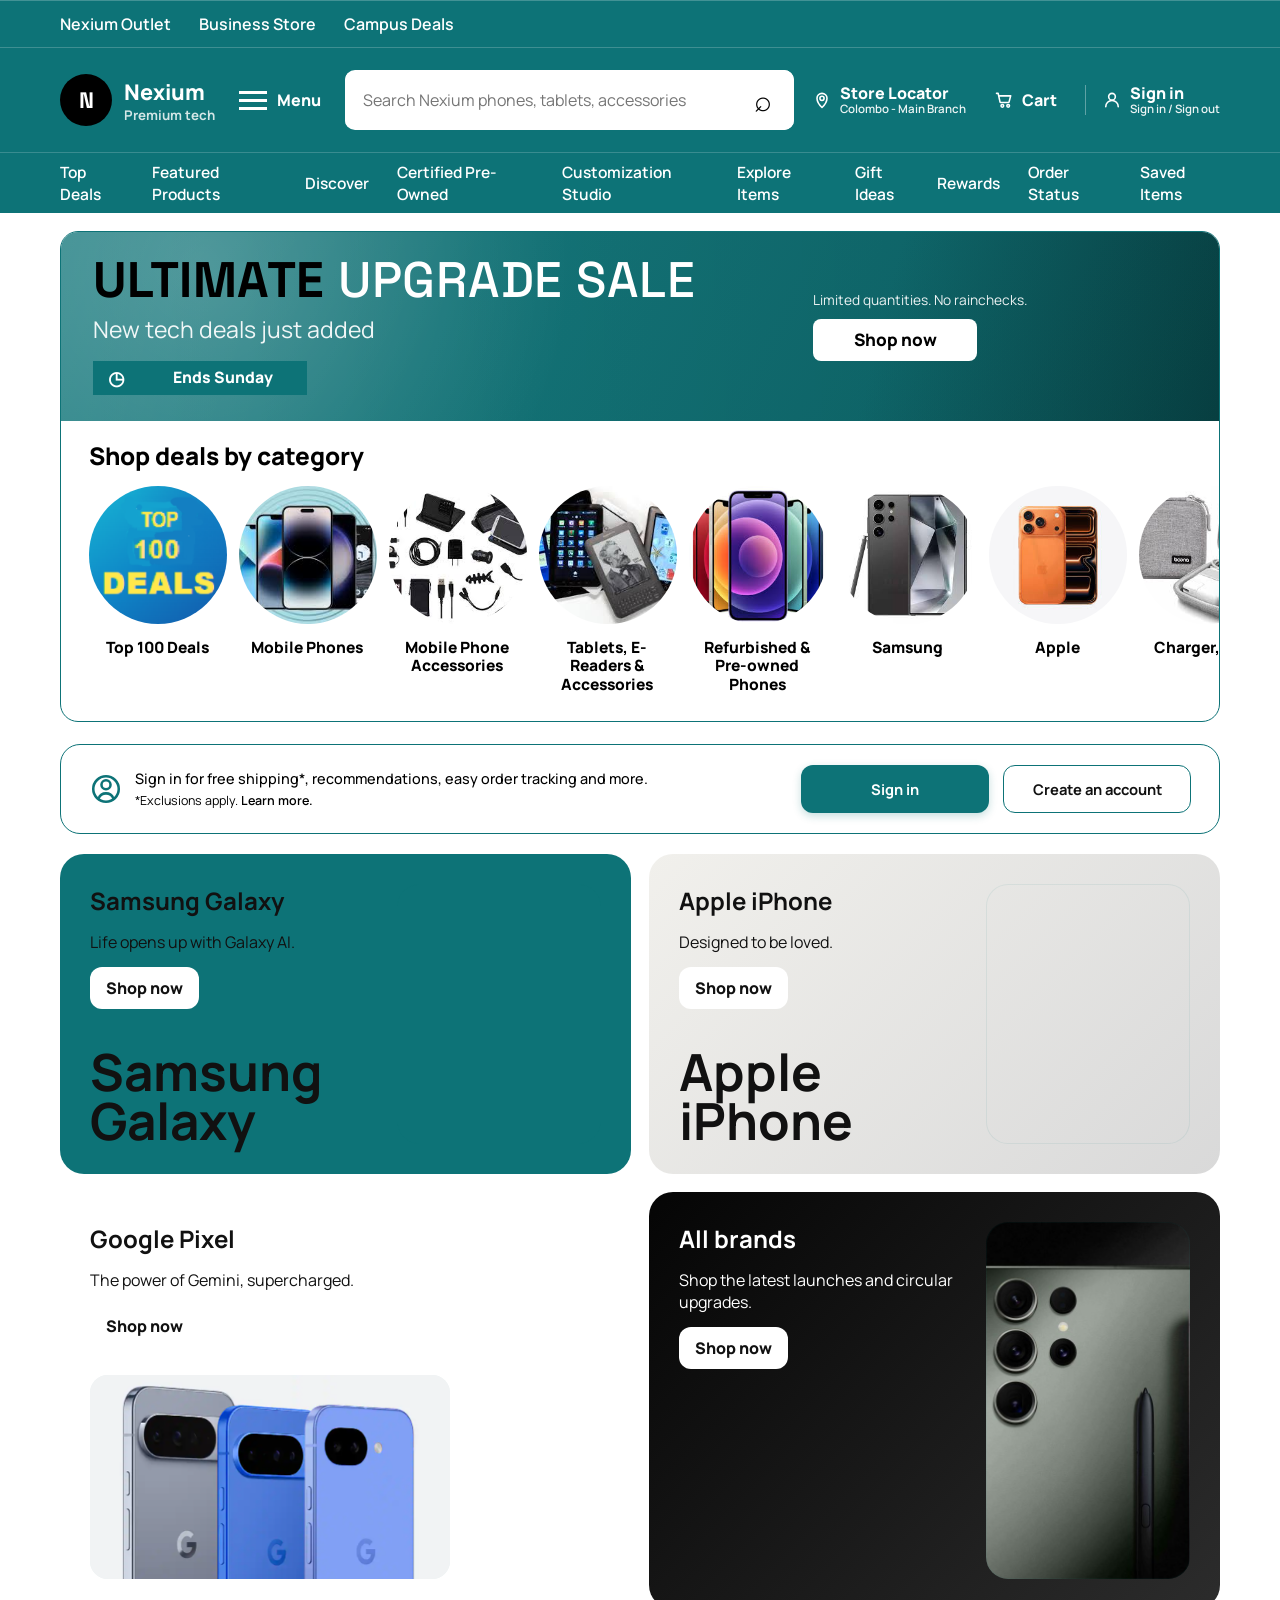
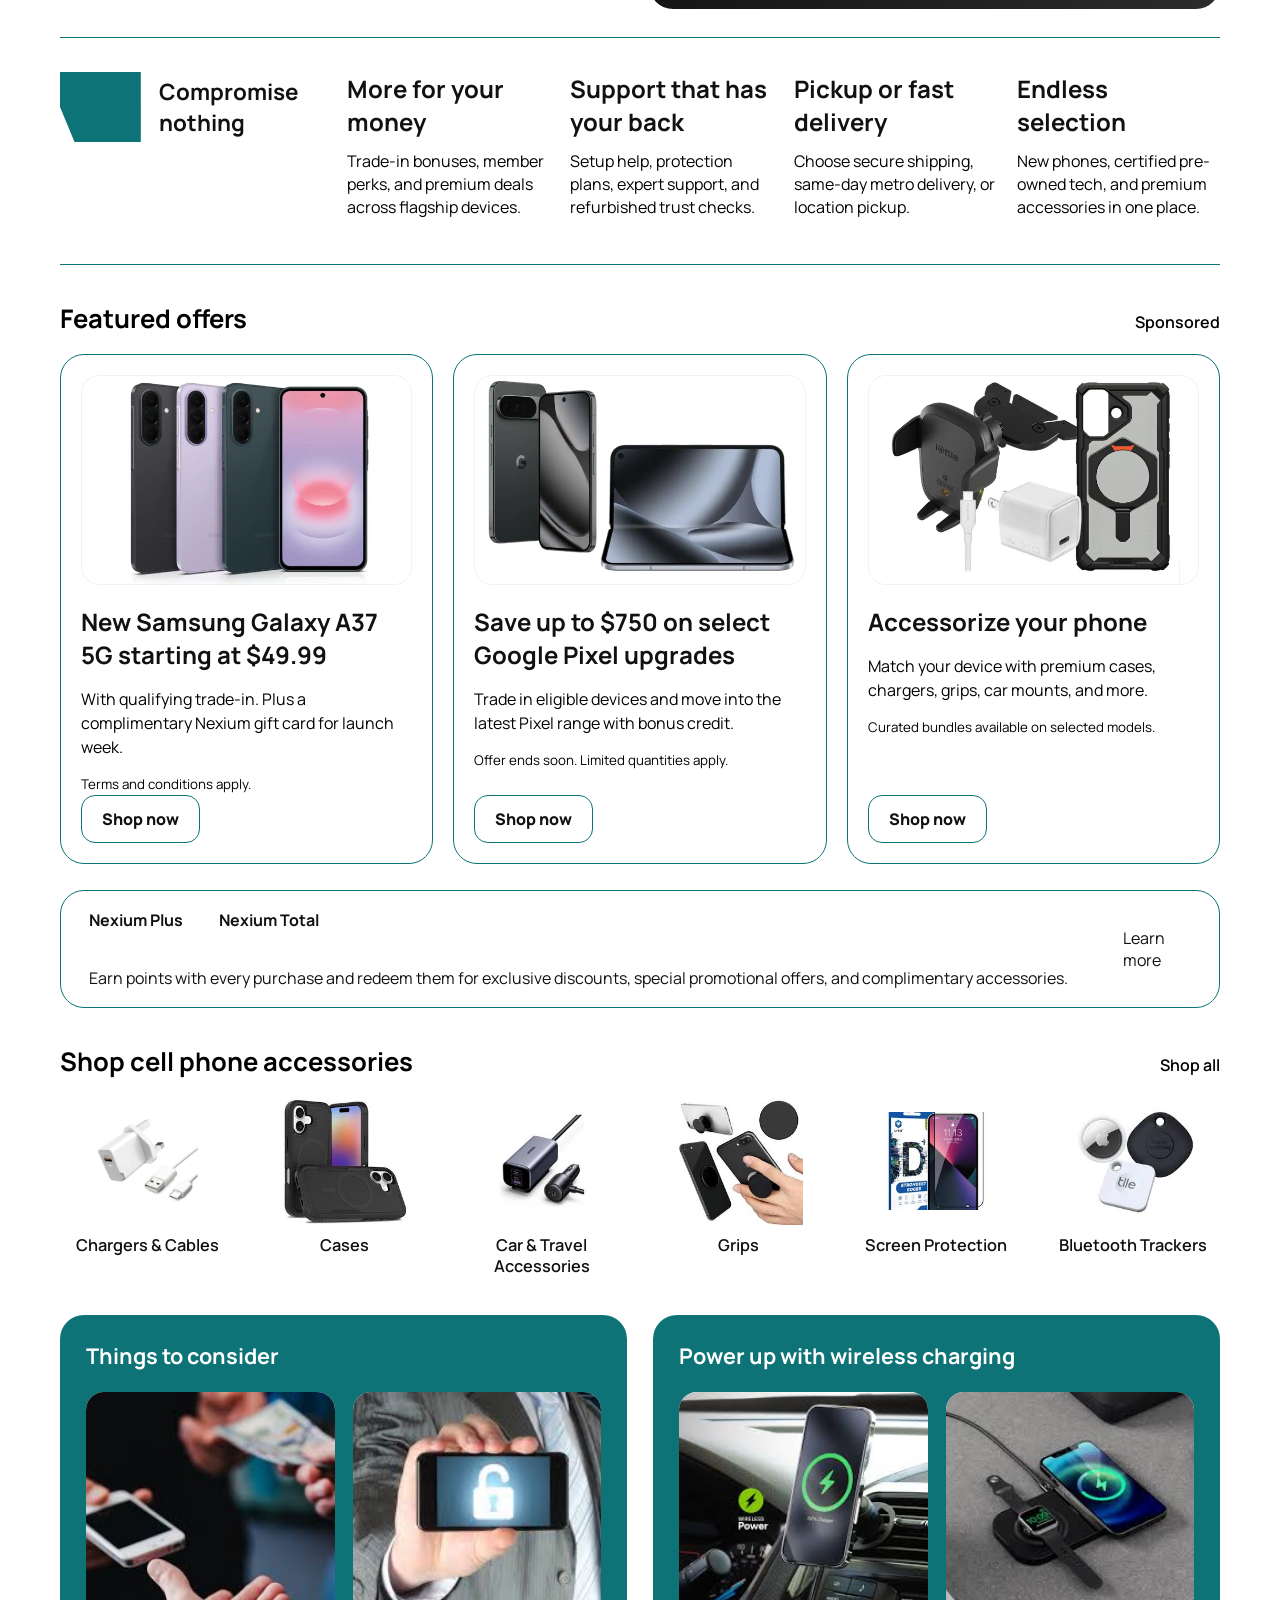
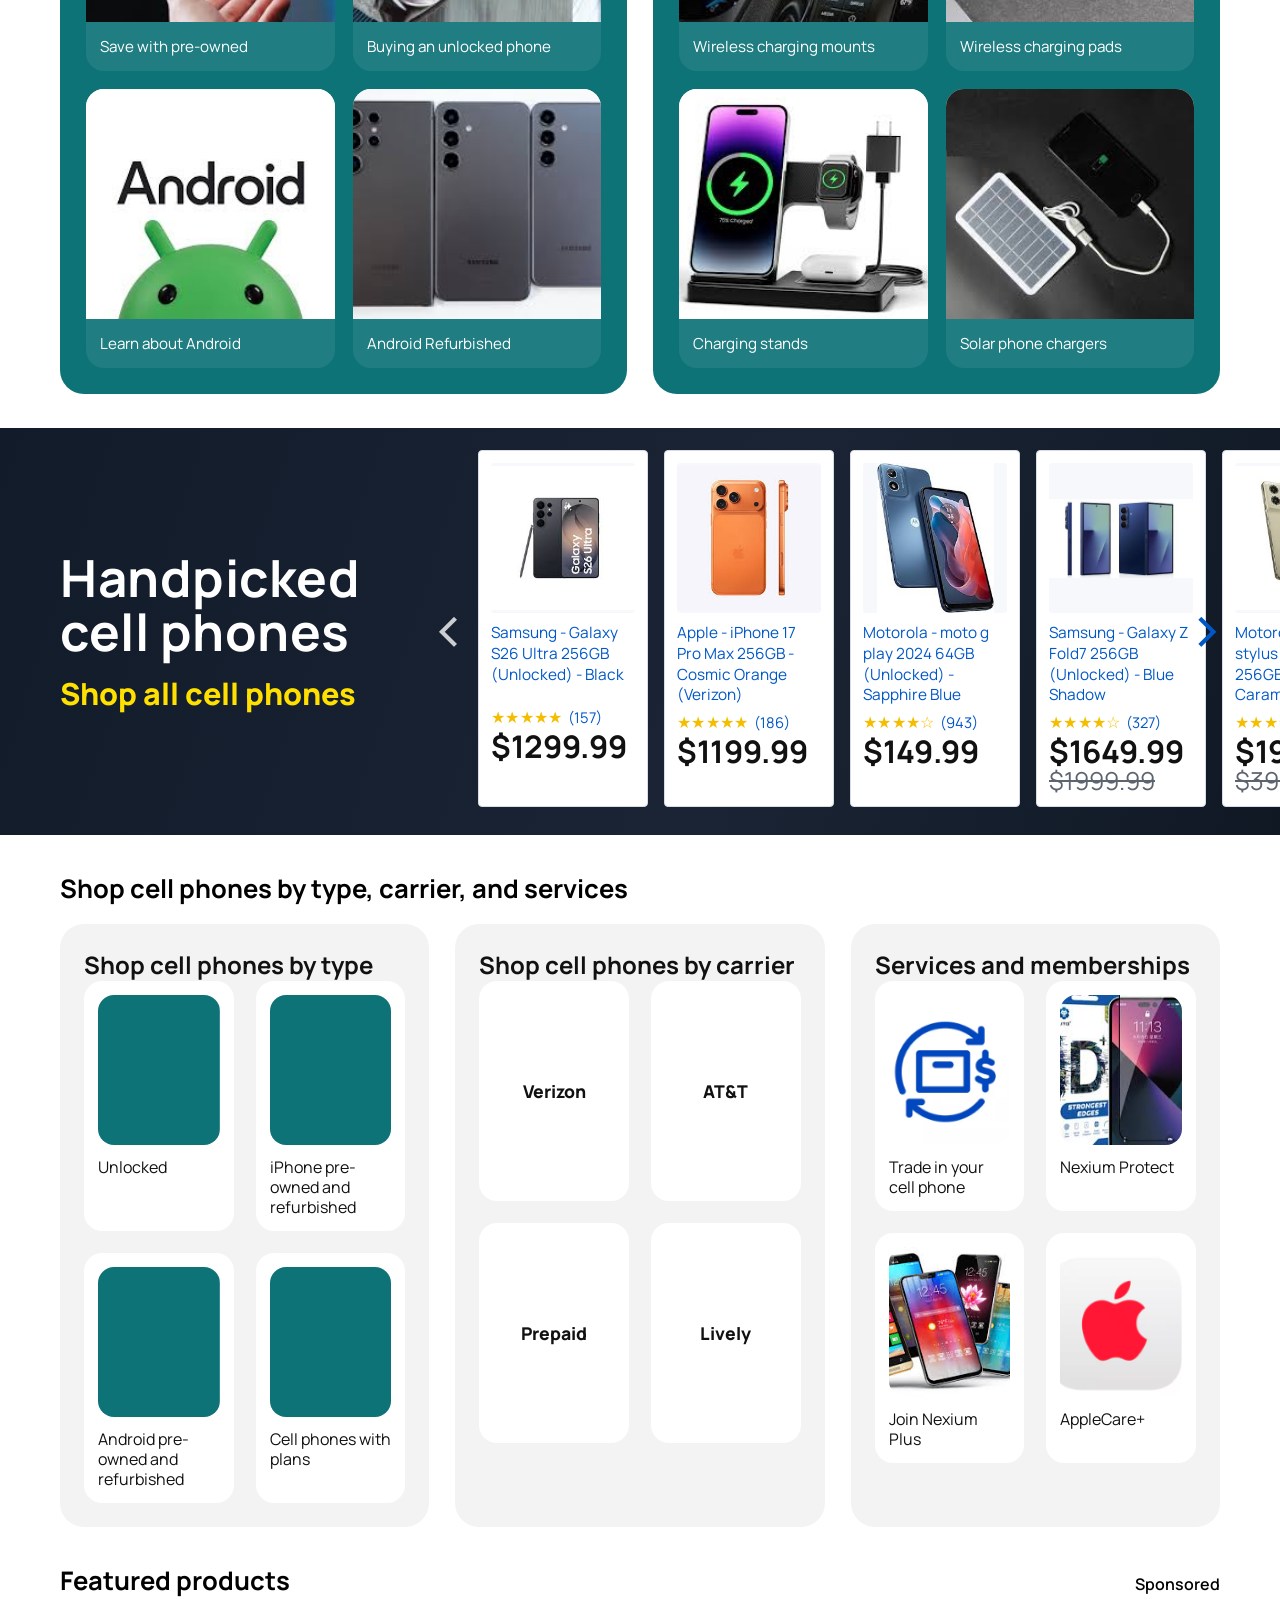
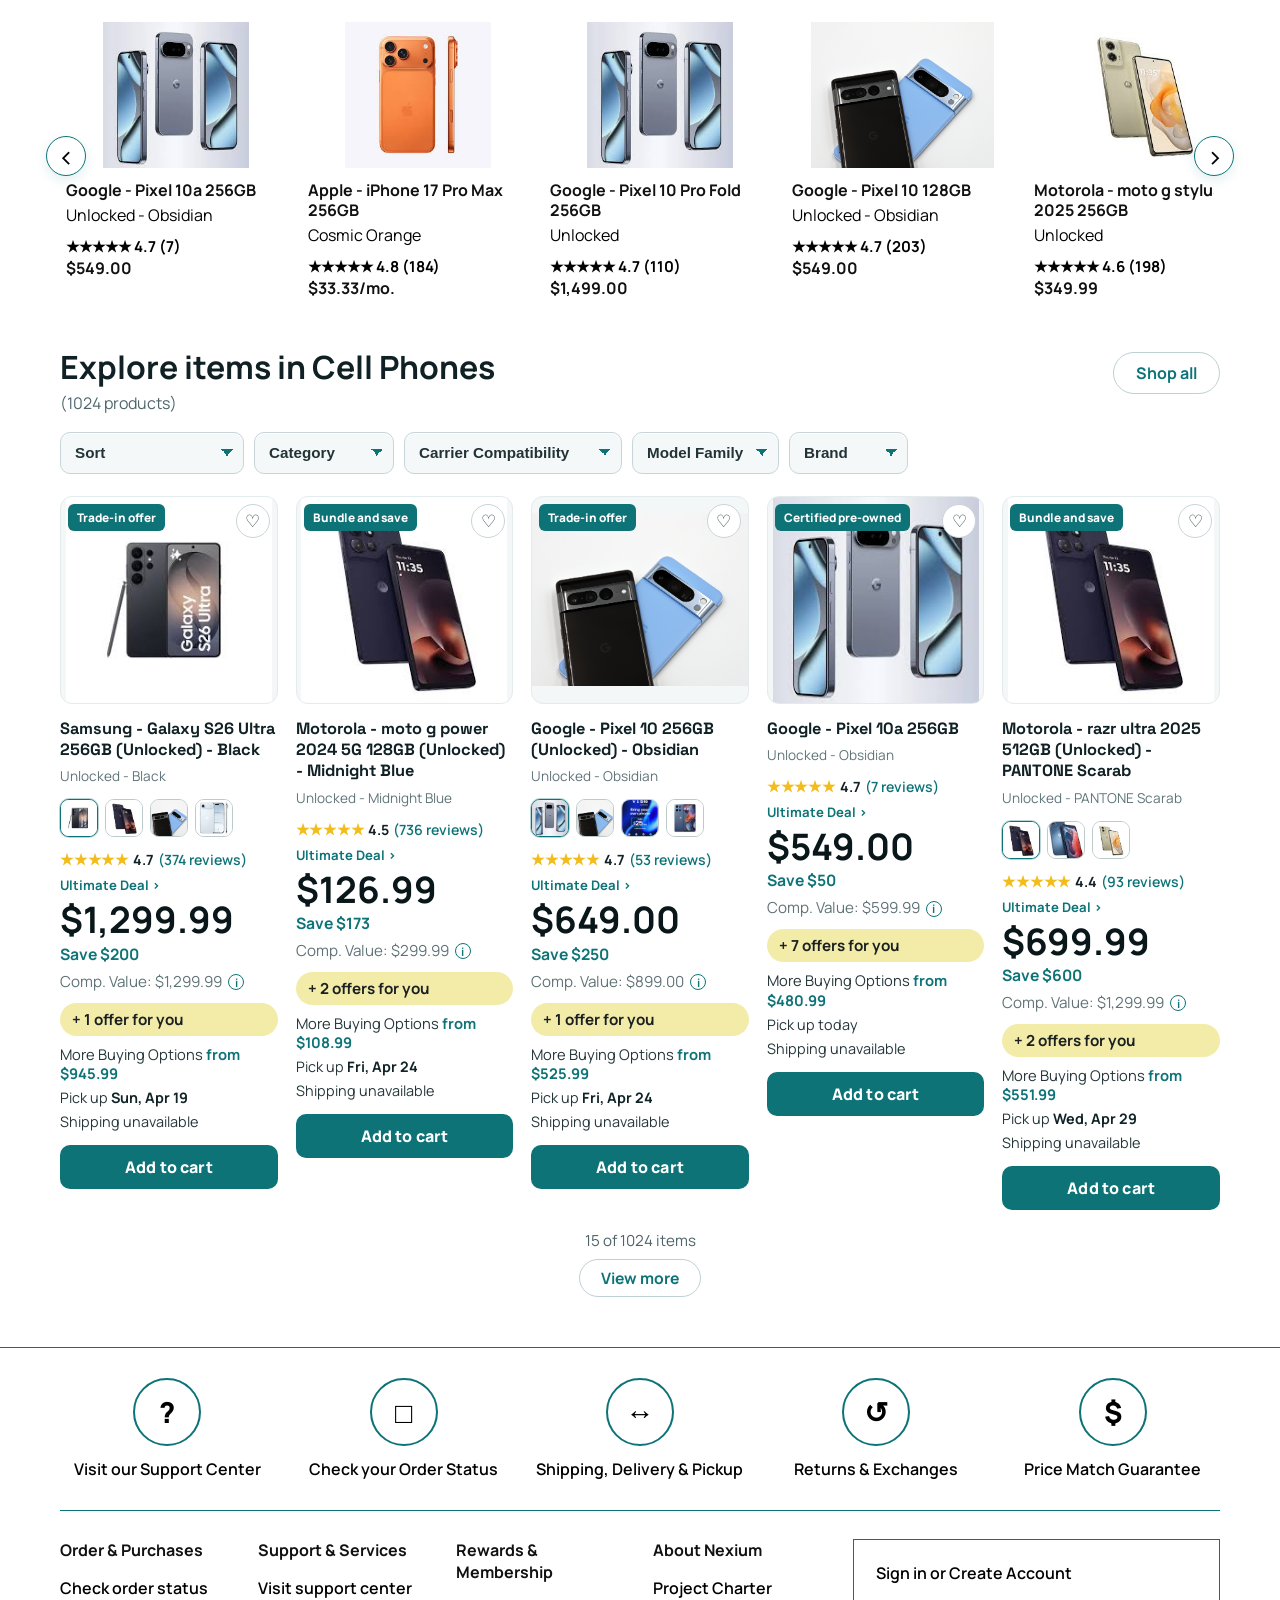
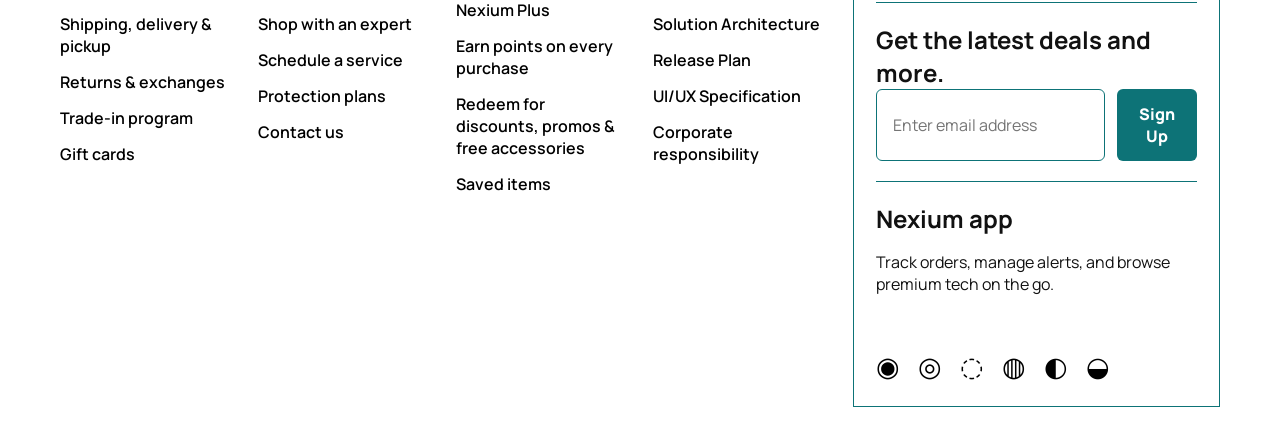
==== commit bae2154a: "5th commit" ====
--- a/index.html
+++ b/index.html
@@ -573,7 +573,7 @@
           <h3>Samsung - Galaxy S26 Ultra 256GB (Unlocked) - Black</h3>
           <p class="retail-subtitle">Unlocked - Black</p>
           <div class="variant-row">
-            <span class="variant-chip variant-active"><img src="assets/Samsung/THUMB_007-galaxy-s26ultra-cobaltviolet-back-right-30-spen.jpg" alt="Samsung Galaxy S26 Ultra color option"></span>
+            <span class="variant-chip variant-active"><img src="assets/assets2/Samsung%20Galaxy%20S26%20Ultra.jpeg" alt="Samsung Galaxy S26 Ultra color option"></span>
             <span class="variant-chip"><img src="assets/assets2/Motorola%20-%20moto%20g%20power%202026%20128GB%20%28Unlocked%29.jpeg" alt="Motorola color option"></span>
             <span class="variant-chip"><img src="assets/assets2/google-pixel-c2.jpg" alt="Google Pixel color option"></span>
             <span class="variant-chip"><img src="assets/assets2/Apple%20iPhone%20Air.jpeg" alt="Apple iPhone Air color option"></span>
@@ -695,7 +695,7 @@
       </div>
 
       <div class="catalog-more">
-        <p>15 of 1519 items</p>
+        <p>15 of 1024 items</p>
         <a class="catalog-more-btn" href="all-cell-phones.html">View more</a>
       </div>
     </section>
--- a/styles.css
+++ b/styles.css
@@ -1344,6 +1344,11 @@
   gap: 8px;
 }
 
+.auth-quick-link {
+  border-left: 1px solid rgba(255, 255, 255, 0.34);
+  padding-left: 16px;
+}
+
 .quick-action-copy {
   display: grid;
   gap: 1px;
@@ -2076,27 +2081,6 @@
   cursor: pointer;
 }
 
-.cart-summary-col > button + button {
-  margin-top: 12px;
-}
-
-.cart-summary-col > .checkout-link {
-  display: inline-flex;
-  align-items: center;
-  justify-content: center;
-  width: 100%;
-  min-height: 54px;
-  border-radius: 8px;
-  background: #0d7377;
-  color: #fff;
-  font-size: 1.05rem;
-  font-weight: 800;
-}
-
-.cart-summary-col > .checkout-link + button {
-  margin-top: 12px;
-}
-
 .cart-summary-note {
   margin-top: 18px;
   padding-top: 18px;
@@ -2116,286 +2100,6 @@
 
 .cart-summary-note a {
   color: #000000;
-}
-
-.checkout-section {
-  margin-top: 28px;
-  border: 1px solid #0d7377;
-  border-radius: 12px;
-  padding: 22px;
-  background: #ffffff;
-}
-
-.checkout-header {
-  display: flex;
-  align-items: center;
-  justify-content: space-between;
-  gap: 16px;
-  padding-bottom: 16px;
-  border-bottom: 1px solid #0d7377;
-  margin-bottom: 18px;
-}
-
-.checkout-header h2 {
-  margin: 0 0 6px;
-  font-size: 2.3rem;
-  color: #000000;
-}
-
-.checkout-header p {
-  margin: 0;
-  color: #000000;
-}
-
-.checkout-steps {
-  display: flex;
-  flex-wrap: wrap;
-  gap: 10px;
-}
-
-.checkout-step {
-  padding: 6px 12px;
-  border-radius: 999px;
-  border: 1px solid #0d7377;
-  font-size: 0.85rem;
-  font-weight: 700;
-  color: #000000;
-  background: #ffffff;
-}
-
-.checkout-step.is-active {
-  background: #0d7377;
-  color: #ffffff;
-}
-
-.checkout-layout {
-  display: grid;
-  grid-template-columns: 1.6fr 1fr;
-  gap: 20px;
-}
-
-.checkout-form {
-  display: grid;
-  gap: 16px;
-}
-
-.checkout-card {
-  border: 1px solid #0d7377;
-  border-radius: 12px;
-  padding: 16px;
-  background: #ffffff;
-}
-
-.checkout-card h3 {
-  margin: 0 0 12px;
-  font-size: 1.6rem;
-  color: #000000;
-}
-
-.checkout-grid {
-  display: grid;
-  grid-template-columns: repeat(2, minmax(0, 1fr));
-  gap: 12px;
-}
-
-.checkout-field {
-  display: flex;
-  flex-direction: column;
-  gap: 6px;
-  font-size: 0.92rem;
-  color: #000000;
-}
-
-.checkout-field input {
-  border: 1px solid #0d7377;
-  border-radius: 10px;
-  padding: 10px 12px;
-  background: #ffffff;
-  color: #000000;
-}
-
-.checkout-field-full {
-  grid-column: 1 / -1;
-}
-
-.checkout-options {
-  display: grid;
-  gap: 10px;
-}
-
-.checkout-option {
-  display: flex;
-  align-items: center;
-  gap: 12px;
-  border: 1px solid #0d7377;
-  border-radius: 10px;
-  padding: 10px 12px;
-  background: #ffffff;
-  color: #000000;
-  cursor: pointer;
-}
-
-.checkout-option input {
-  accent-color: #0d7377;
-}
-
-.checkout-option strong {
-  display: block;
-  font-size: 0.98rem;
-}
-
-.checkout-option small {
-  display: block;
-  color: #000000;
-}
-
-.checkout-payment-grid {
-  margin-top: 12px;
-}
-
-.checkout-actions {
-  display: flex;
-  flex-wrap: wrap;
-  gap: 12px;
-  justify-content: flex-end;
-}
-
-.checkout-primary,
-.checkout-secondary {
-  min-height: 48px;
-  border-radius: 10px;
-  border: 0;
-  padding: 10px 18px;
-  font-weight: 800;
-  cursor: pointer;
-}
-
-.checkout-secondary {
-  display: inline-flex;
-  align-items: center;
-  justify-content: center;
-}
-
-.checkout-primary {
-  background: #0d7377;
-  color: #ffffff;
-}
-
-.checkout-secondary {
-  background: #ffffff;
-  color: #000000;
-  border: 1px solid #0d7377;
-}
-
-.checkout-summary {
-  align-self: start;
-  border: 1px solid #0d7377;
-  border-radius: 12px;
-  padding: 16px;
-  background: #ffffff;
-}
-
-.checkout-summary h3 {
-  margin: 0 0 12px;
-  font-size: 1.7rem;
-  color: #000000;
-}
-
-.checkout-summary-row {
-  display: flex;
-  justify-content: space-between;
-  gap: 10px;
-  margin-bottom: 10px;
-  color: #000000;
-}
-
-.checkout-summary-total {
-  padding-top: 10px;
-  border-top: 1px solid #0d7377;
-  font-size: 1.1rem;
-}
-
-.checkout-summary-items {
-  display: grid;
-  gap: 10px;
-  margin: 14px 0 16px;
-  padding-top: 12px;
-  border-top: 1px solid #0d7377;
-}
-
-.checkout-item {
-  display: grid;
-  grid-template-columns: 46px 1fr auto;
-  align-items: center;
-  gap: 10px;
-  color: #000000;
-}
-
-.checkout-item-thumb {
-  width: 46px;
-  height: 46px;
-  border-radius: 10px;
-  border: 1px solid #0d7377;
-  background: linear-gradient(135deg, rgba(13, 115, 119, 0.28), rgba(13, 115, 119, 0.06));
-  background-size: cover;
-  background-position: center;
-  background-repeat: no-repeat;
-}
-
-.checkout-item strong {
-  display: block;
-  font-size: 0.92rem;
-}
-
-.checkout-item small {
-  display: block;
-  font-size: 0.8rem;
-  color: #000000;
-}
-
-.checkout-summary-note {
-  margin: 12px 0 0;
-  font-size: 0.85rem;
-  color: #000000;
-}
-
-.checkout-summary-empty {
-  margin: 12px 0 0;
-  color: #000000;
-  font-size: 0.92rem;
-}
-
-.checkout-page .checkout-section {
-  margin-top: 0;
-  border: 0;
-  border-radius: 0;
-  padding: 16px 0 0;
-  background: transparent;
-}
-
-@media (max-width: 1024px) {
-  .checkout-layout {
-    grid-template-columns: 1fr;
-  }
-}
-
-@media (max-width: 720px) {
-  .checkout-header {
-    flex-direction: column;
-    align-items: flex-start;
-  }
-
-  .checkout-grid {
-    grid-template-columns: 1fr;
-  }
-
-  .checkout-actions {
-    justify-content: stretch;
-  }
-
-  .checkout-actions button {
-    width: 100%;
-  }
 }
 
 .cart-page {
@@ -3874,7 +3578,7 @@
 }
 
 .rail-s26 {
-  background-image: url("assets/Samsung/THUMB_007-galaxy-s26ultra-cobaltviolet-back-right-30-spen.jpg");
+  background-image: url("assets/assets2/Samsung Galaxy S26 Ultra.jpeg");
 }
 
 .rail-iphone {
@@ -4172,8 +3876,8 @@
   border: 0;
   box-shadow: none;
   background: transparent;
-  display: flex;
-  flex-direction: column;
+  display: grid;
+  align-content: start;
   gap: 4px;
 }
 
@@ -4238,7 +3942,7 @@
 }
 
 .retail-slate {
-  background-image: url("assets/Samsung/THUMB_007-galaxy-s26ultra-cobaltviolet-back-right-30-spen.jpg");
+  background-image: url("assets/assets2/Samsung Galaxy S26 Ultra.jpeg");
 }
 
 .retail-midnight {
@@ -4426,8 +4130,7 @@
 }
 
 .retail-cta {
-  margin-top: auto;
-  align-self: stretch;
+  margin-top: 10px;
   width: 100%;
   border-radius: 10px;
   background: #0d7377;
@@ -4514,6 +4217,154 @@
   font-weight: 600;
 }
 
+body.auth-modal-open {
+  overflow: hidden;
+}
+
+.auth-modal-overlay {
+  position: fixed;
+  inset: 0;
+  z-index: 120;
+  display: flex;
+  align-items: center;
+  justify-content: center;
+  padding: 24px;
+  background: rgba(8, 26, 27, 0.56);
+}
+
+.auth-modal-overlay.is-hidden {
+  display: none;
+}
+
+.auth-modal-card {
+  width: min(460px, 100%);
+  background: #ffffff;
+  border: 1px solid #0d7377;
+  border-radius: 16px;
+  box-shadow: 0 22px 48px rgba(0, 0, 0, 0.22);
+  padding: 22px 22px 18px;
+  position: relative;
+}
+
+.auth-modal-close {
+  position: absolute;
+  top: 8px;
+  right: 8px;
+  width: 34px;
+  height: 34px;
+  border-radius: 50%;
+  border: 1px solid #0d7377;
+  background: #ffffff;
+  color: #000000;
+  font-size: 1.25rem;
+  line-height: 1;
+  cursor: pointer;
+}
+
+.auth-modal-title {
+  margin: 0;
+  color: #000000;
+  font-size: 1.6rem;
+}
+
+.auth-modal-copy {
+  margin: 8px 0 16px;
+  color: #223437;
+  line-height: 1.45;
+}
+
+.auth-form {
+  display: grid;
+  gap: 12px;
+}
+
+.auth-field {
+  display: grid;
+  gap: 6px;
+  font-size: 0.88rem;
+  font-weight: 700;
+  color: #1e2f33;
+}
+
+.auth-field input {
+  min-height: 42px;
+  border: 1px solid #0d7377;
+  border-radius: 8px;
+  padding: 0 12px;
+  color: #111;
+}
+
+.auth-modal-submit,
+.auth-modal-signout {
+  width: 100%;
+  min-height: 42px;
+  border-radius: 10px;
+  border: 0;
+  background: #0d7377;
+  color: #ffffff;
+  font-weight: 800;
+  cursor: pointer;
+}
+
+.auth-account-panel {
+  display: grid;
+  gap: 8px;
+  border: 1px solid #c4d8da;
+  border-radius: 12px;
+  padding: 12px;
+  background: #f4f9f9;
+}
+
+.auth-account-name {
+  margin: 0;
+  font-size: 1rem;
+  font-weight: 800;
+  color: #000000;
+}
+
+.auth-account-email {
+  margin: 0;
+  color: #214248;
+  font-size: 0.92rem;
+}
+
+.auth-modal-signout {
+  background: #ffffff;
+  color: #000000;
+  border: 1px solid #0d7377;
+}
+
+.auth-modal-switch-row {
+  margin: 10px 0 2px;
+  text-align: center;
+}
+
+.auth-mode-switch {
+  border: 0;
+  background: transparent;
+  color: #0d7377;
+  font-weight: 700;
+  font-size: 0.9rem;
+  text-decoration: underline;
+  cursor: pointer;
+  padding: 0;
+}
+
+.auth-modal-feedback {
+  min-height: 20px;
+  margin: 10px 0 0;
+  color: #214248;
+  font-size: 0.86rem;
+}
+
+.auth-modal-feedback.is-error {
+  color: #b42318;
+}
+
+.auth-modal-feedback.is-success {
+  color: #067647;
+}
+
 .footer-columns {
   display: grid;
   grid-template-columns: 1.7fr 0.78fr;
@@ -4931,6 +4782,20 @@
   display: grid;
   grid-template-columns: 1.08fr 0.92fr;
   gap: 22px;
+  align-items: start;
+}
+
+.customization-page .customization-layout {
+  grid-template-columns: 0.92fr 1.08fr;
+  grid-template-areas: "preview controls";
+}
+
+.customization-page .customization-controls {
+  grid-area: controls;
+}
+
+.customization-page .customization-preview-card {
+  grid-area: preview;
 }
 
 .customization-controls {
@@ -5625,6 +5490,12 @@
     grid-template-columns: 1fr;
   }
 
+  .customization-page .customization-layout {
+    grid-template-areas:
+      "preview"
+      "controls";
+  }
+
   .cart-custom-list {
     grid-template-columns: 1fr;
   }
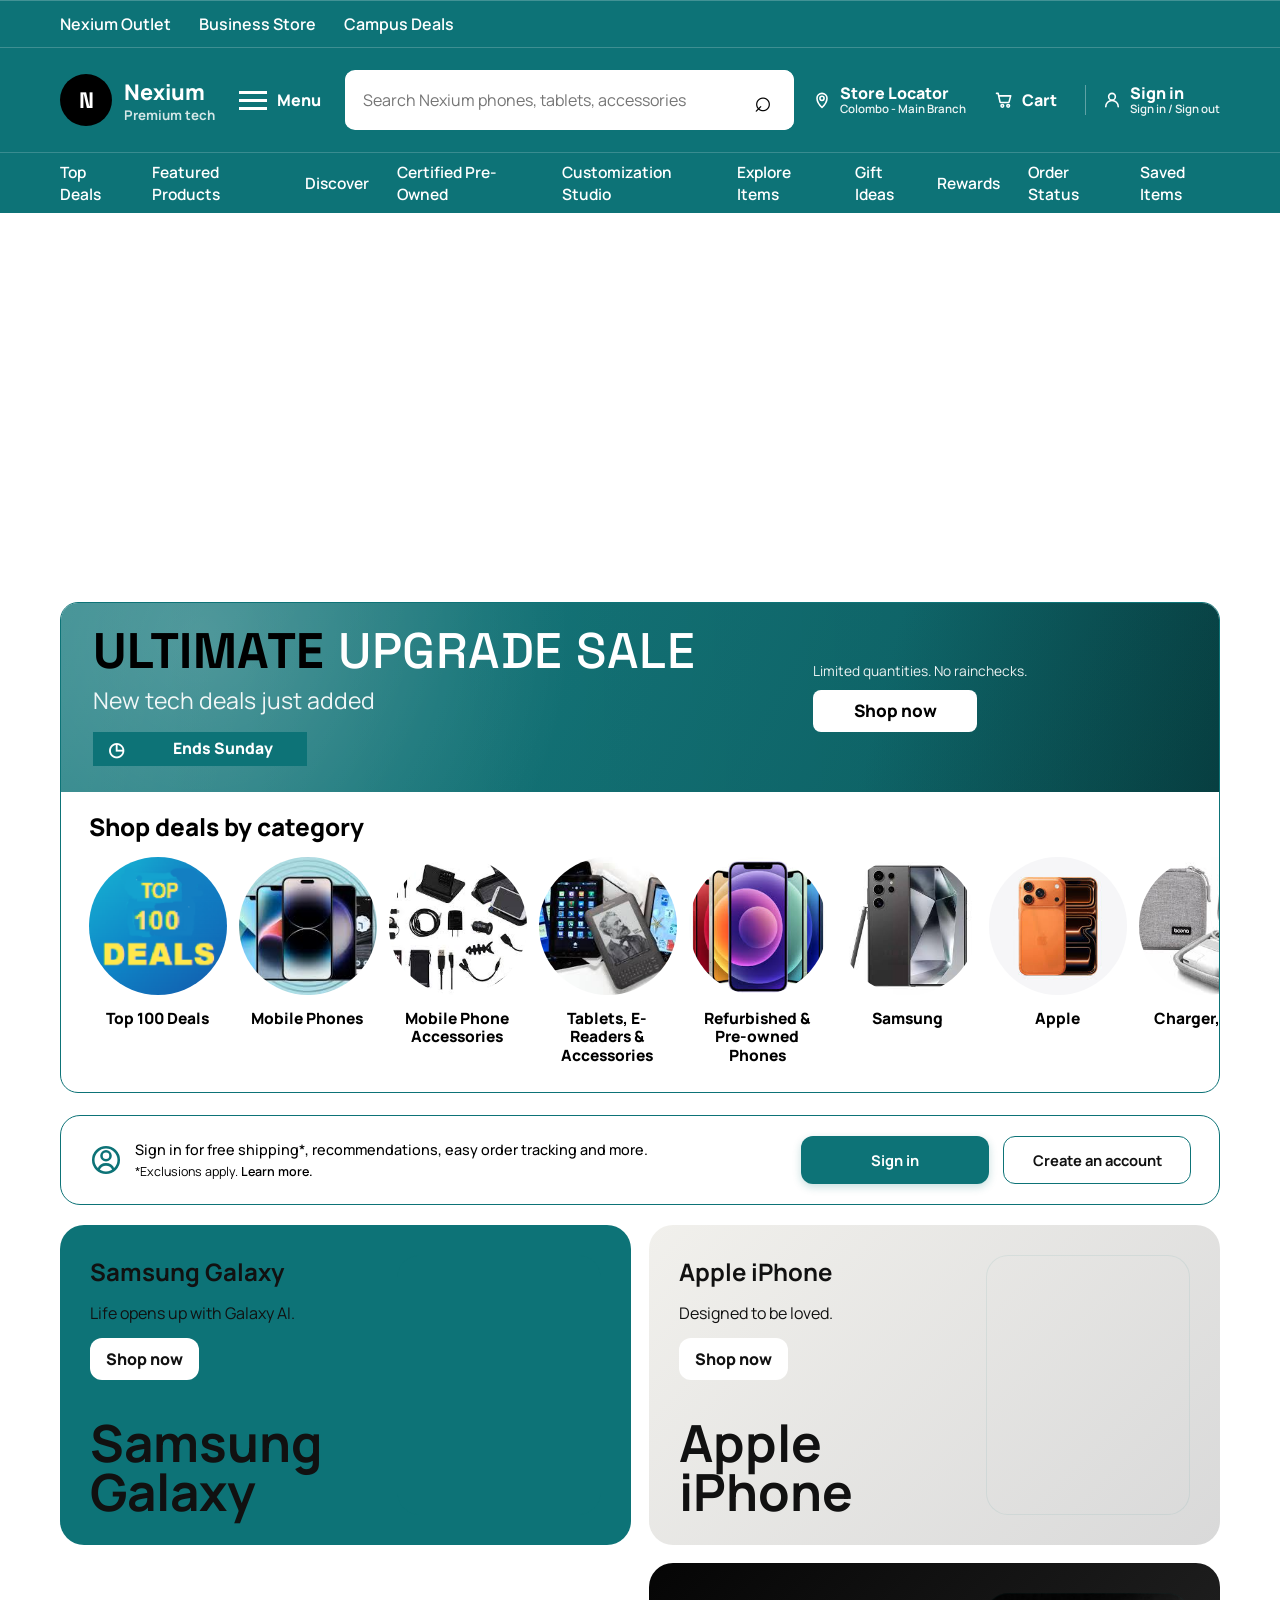
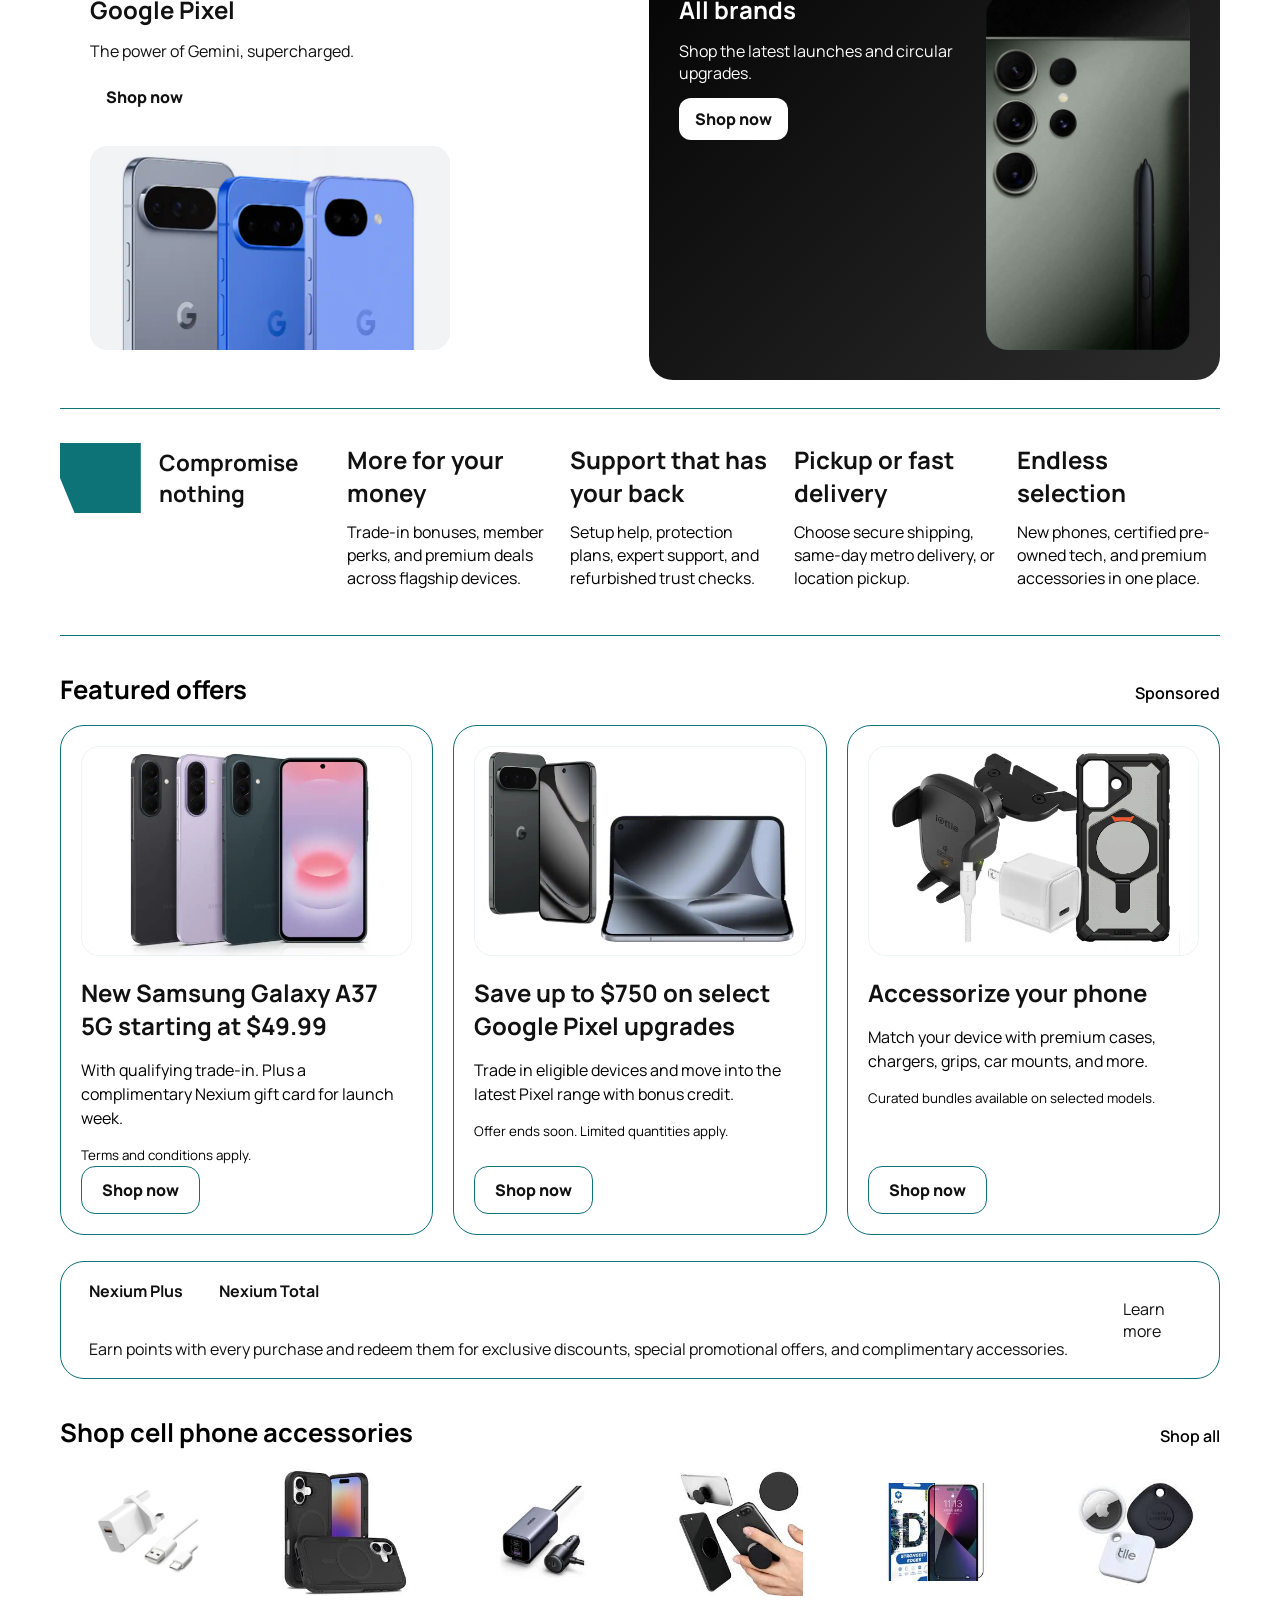
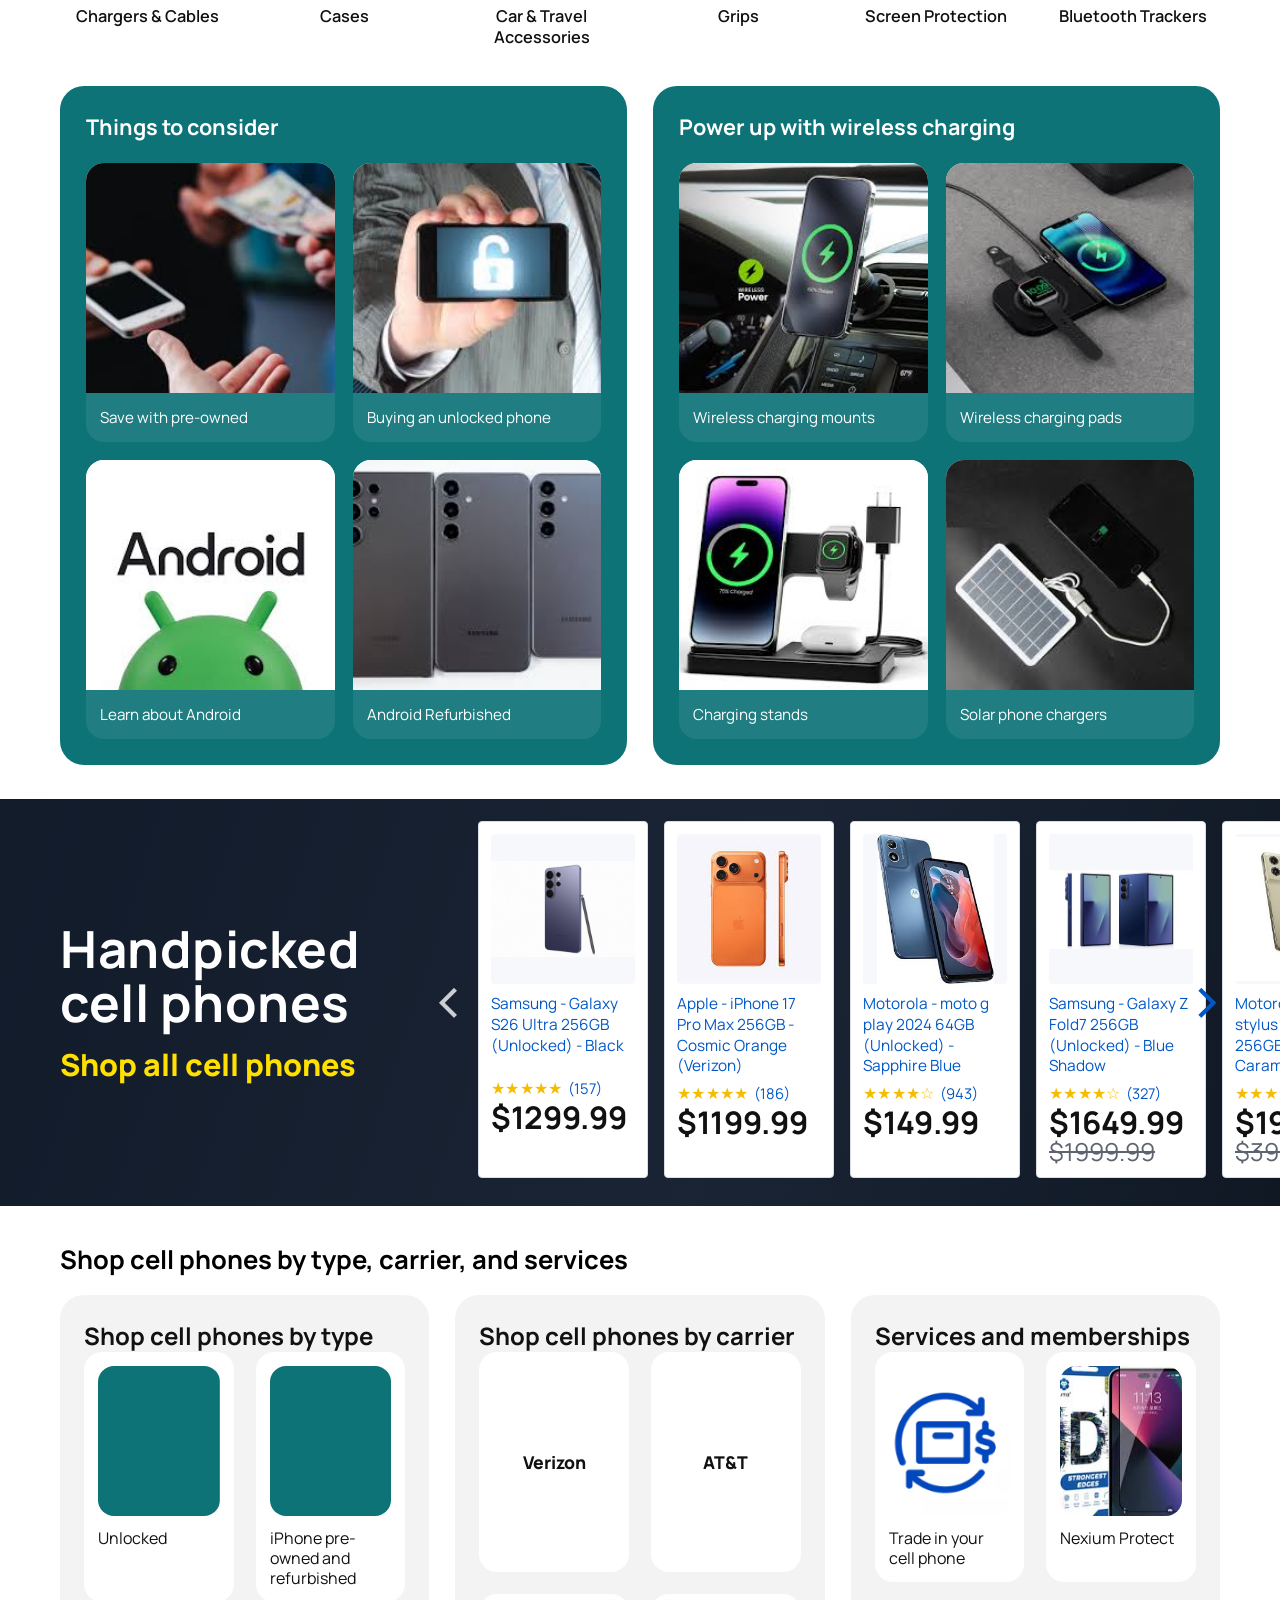
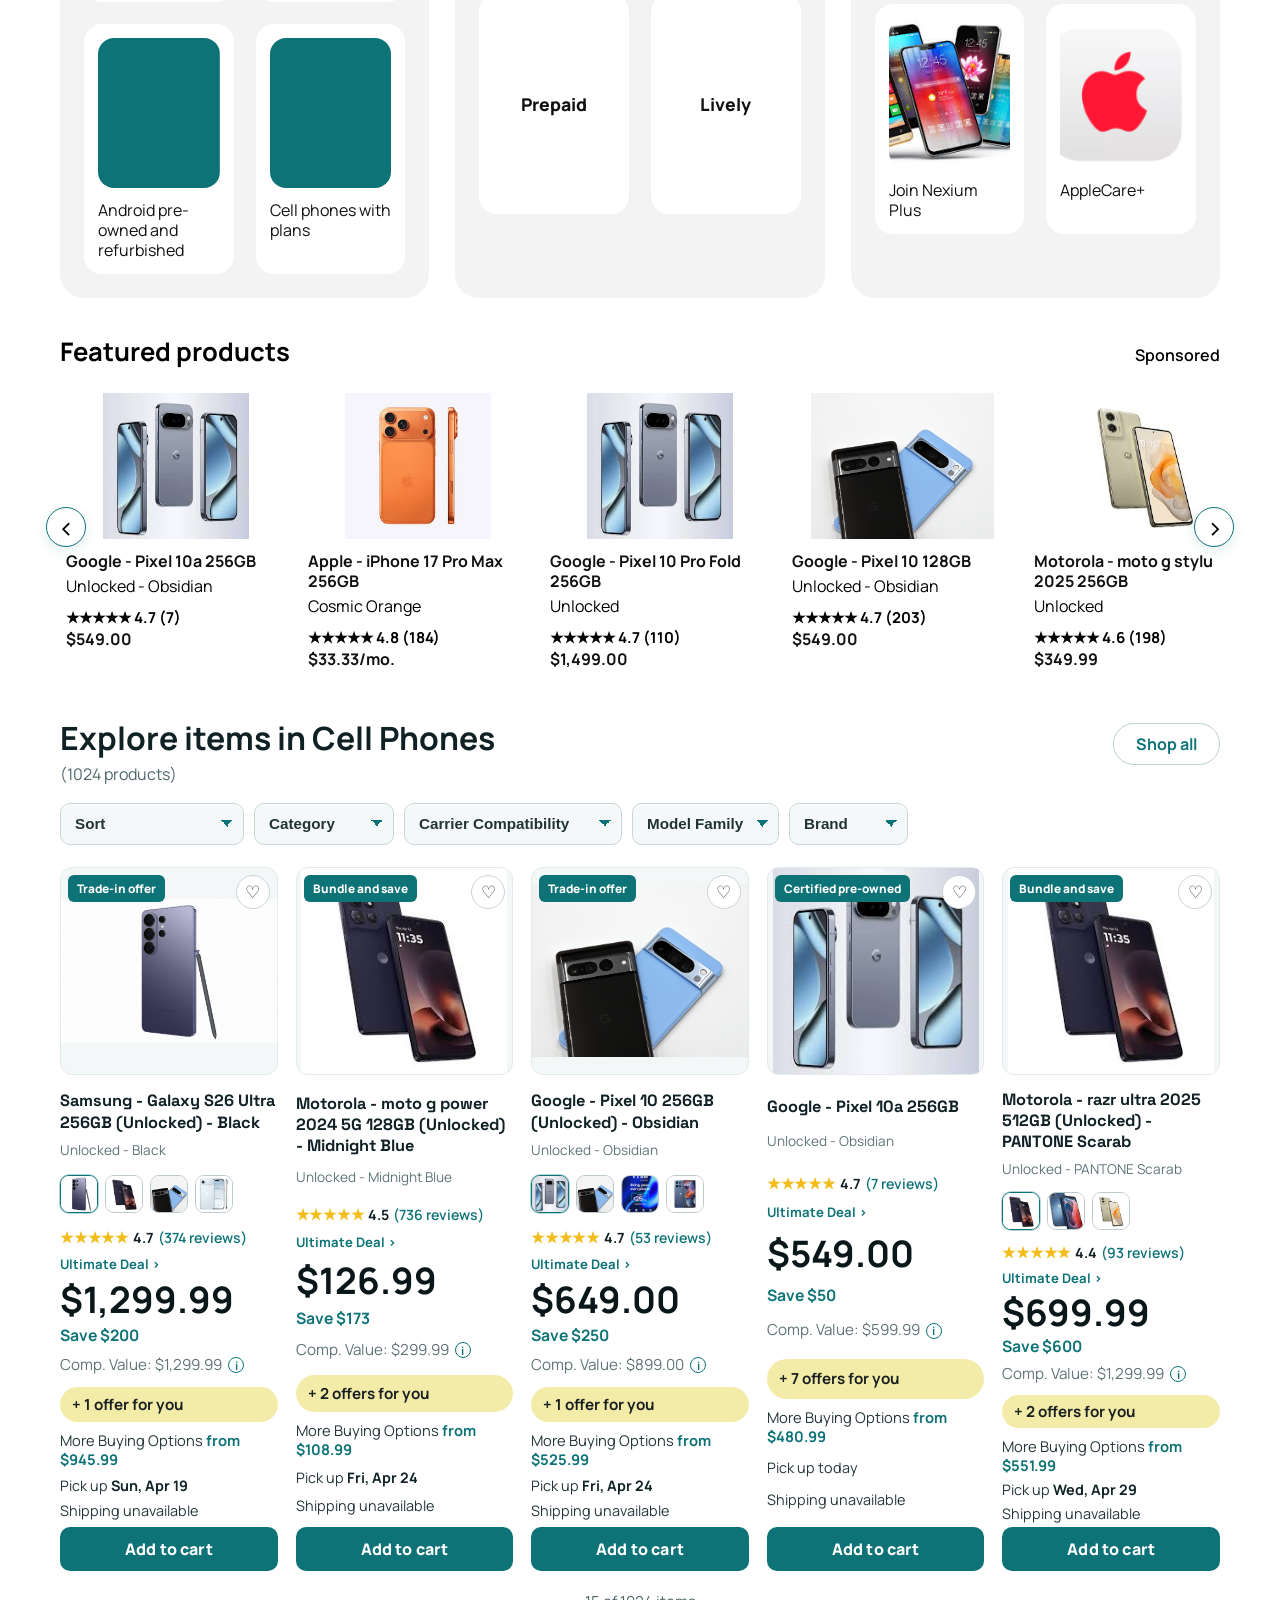
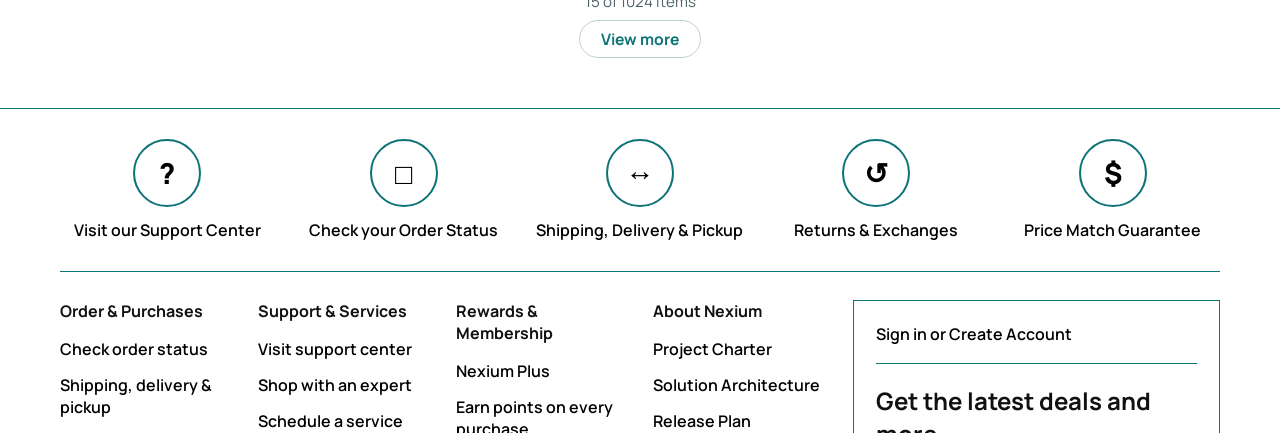
==== commit 61781bf8: "Merge pull request #3 from Naviini/MudiyanselageEkanayake 5th commit" ====
--- a/index.html
+++ b/index.html
@@ -573,7 +573,7 @@
           <h3>Samsung - Galaxy S26 Ultra 256GB (Unlocked) - Black</h3>
           <p class="retail-subtitle">Unlocked - Black</p>
           <div class="variant-row">
-            <span class="variant-chip variant-active"><img src="assets/assets2/Samsung%20Galaxy%20S26%20Ultra.jpeg" alt="Samsung Galaxy S26 Ultra color option"></span>
+            <span class="variant-chip variant-active"><img src="assets/Samsung/THUMB_007-galaxy-s26ultra-cobaltviolet-back-right-30-spen.jpg" alt="Samsung Galaxy S26 Ultra color option"></span>
             <span class="variant-chip"><img src="assets/assets2/Motorola%20-%20moto%20g%20power%202026%20128GB%20%28Unlocked%29.jpeg" alt="Motorola color option"></span>
             <span class="variant-chip"><img src="assets/assets2/google-pixel-c2.jpg" alt="Google Pixel color option"></span>
             <span class="variant-chip"><img src="assets/assets2/Apple%20iPhone%20Air.jpeg" alt="Apple iPhone Air color option"></span>
--- a/styles.css
+++ b/styles.css
@@ -2081,6 +2081,27 @@
   cursor: pointer;
 }
 
+.cart-summary-col > button + button {
+  margin-top: 12px;
+}
+
+.cart-summary-col > .checkout-link {
+  display: inline-flex;
+  align-items: center;
+  justify-content: center;
+  width: 100%;
+  min-height: 54px;
+  border-radius: 8px;
+  background: #0d7377;
+  color: #fff;
+  font-size: 1.05rem;
+  font-weight: 800;
+}
+
+.cart-summary-col > .checkout-link + button {
+  margin-top: 12px;
+}
+
 .cart-summary-note {
   margin-top: 18px;
   padding-top: 18px;
@@ -2100,6 +2121,286 @@
 
 .cart-summary-note a {
   color: #000000;
+}
+
+.checkout-section {
+  margin-top: 28px;
+  border: 1px solid #0d7377;
+  border-radius: 12px;
+  padding: 22px;
+  background: #ffffff;
+}
+
+.checkout-header {
+  display: flex;
+  align-items: center;
+  justify-content: space-between;
+  gap: 16px;
+  padding-bottom: 16px;
+  border-bottom: 1px solid #0d7377;
+  margin-bottom: 18px;
+}
+
+.checkout-header h2 {
+  margin: 0 0 6px;
+  font-size: 2.3rem;
+  color: #000000;
+}
+
+.checkout-header p {
+  margin: 0;
+  color: #000000;
+}
+
+.checkout-steps {
+  display: flex;
+  flex-wrap: wrap;
+  gap: 10px;
+}
+
+.checkout-step {
+  padding: 6px 12px;
+  border-radius: 999px;
+  border: 1px solid #0d7377;
+  font-size: 0.85rem;
+  font-weight: 700;
+  color: #000000;
+  background: #ffffff;
+}
+
+.checkout-step.is-active {
+  background: #0d7377;
+  color: #ffffff;
+}
+
+.checkout-layout {
+  display: grid;
+  grid-template-columns: 1.6fr 1fr;
+  gap: 20px;
+}
+
+.checkout-form {
+  display: grid;
+  gap: 16px;
+}
+
+.checkout-card {
+  border: 1px solid #0d7377;
+  border-radius: 12px;
+  padding: 16px;
+  background: #ffffff;
+}
+
+.checkout-card h3 {
+  margin: 0 0 12px;
+  font-size: 1.6rem;
+  color: #000000;
+}
+
+.checkout-grid {
+  display: grid;
+  grid-template-columns: repeat(2, minmax(0, 1fr));
+  gap: 12px;
+}
+
+.checkout-field {
+  display: flex;
+  flex-direction: column;
+  gap: 6px;
+  font-size: 0.92rem;
+  color: #000000;
+}
+
+.checkout-field input {
+  border: 1px solid #0d7377;
+  border-radius: 10px;
+  padding: 10px 12px;
+  background: #ffffff;
+  color: #000000;
+}
+
+.checkout-field-full {
+  grid-column: 1 / -1;
+}
+
+.checkout-options {
+  display: grid;
+  gap: 10px;
+}
+
+.checkout-option {
+  display: flex;
+  align-items: center;
+  gap: 12px;
+  border: 1px solid #0d7377;
+  border-radius: 10px;
+  padding: 10px 12px;
+  background: #ffffff;
+  color: #000000;
+  cursor: pointer;
+}
+
+.checkout-option input {
+  accent-color: #0d7377;
+}
+
+.checkout-option strong {
+  display: block;
+  font-size: 0.98rem;
+}
+
+.checkout-option small {
+  display: block;
+  color: #000000;
+}
+
+.checkout-payment-grid {
+  margin-top: 12px;
+}
+
+.checkout-actions {
+  display: flex;
+  flex-wrap: wrap;
+  gap: 12px;
+  justify-content: flex-end;
+}
+
+.checkout-primary,
+.checkout-secondary {
+  min-height: 48px;
+  border-radius: 10px;
+  border: 0;
+  padding: 10px 18px;
+  font-weight: 800;
+  cursor: pointer;
+}
+
+.checkout-secondary {
+  display: inline-flex;
+  align-items: center;
+  justify-content: center;
+}
+
+.checkout-primary {
+  background: #0d7377;
+  color: #ffffff;
+}
+
+.checkout-secondary {
+  background: #ffffff;
+  color: #000000;
+  border: 1px solid #0d7377;
+}
+
+.checkout-summary {
+  align-self: start;
+  border: 1px solid #0d7377;
+  border-radius: 12px;
+  padding: 16px;
+  background: #ffffff;
+}
+
+.checkout-summary h3 {
+  margin: 0 0 12px;
+  font-size: 1.7rem;
+  color: #000000;
+}
+
+.checkout-summary-row {
+  display: flex;
+  justify-content: space-between;
+  gap: 10px;
+  margin-bottom: 10px;
+  color: #000000;
+}
+
+.checkout-summary-total {
+  padding-top: 10px;
+  border-top: 1px solid #0d7377;
+  font-size: 1.1rem;
+}
+
+.checkout-summary-items {
+  display: grid;
+  gap: 10px;
+  margin: 14px 0 16px;
+  padding-top: 12px;
+  border-top: 1px solid #0d7377;
+}
+
+.checkout-item {
+  display: grid;
+  grid-template-columns: 46px 1fr auto;
+  align-items: center;
+  gap: 10px;
+  color: #000000;
+}
+
+.checkout-item-thumb {
+  width: 46px;
+  height: 46px;
+  border-radius: 10px;
+  border: 1px solid #0d7377;
+  background: linear-gradient(135deg, rgba(13, 115, 119, 0.28), rgba(13, 115, 119, 0.06));
+  background-size: cover;
+  background-position: center;
+  background-repeat: no-repeat;
+}
+
+.checkout-item strong {
+  display: block;
+  font-size: 0.92rem;
+}
+
+.checkout-item small {
+  display: block;
+  font-size: 0.8rem;
+  color: #000000;
+}
+
+.checkout-summary-note {
+  margin: 12px 0 0;
+  font-size: 0.85rem;
+  color: #000000;
+}
+
+.checkout-summary-empty {
+  margin: 12px 0 0;
+  color: #000000;
+  font-size: 0.92rem;
+}
+
+.checkout-page .checkout-section {
+  margin-top: 0;
+  border: 0;
+  border-radius: 0;
+  padding: 16px 0 0;
+  background: transparent;
+}
+
+@media (max-width: 1024px) {
+  .checkout-layout {
+    grid-template-columns: 1fr;
+  }
+}
+
+@media (max-width: 720px) {
+  .checkout-header {
+    flex-direction: column;
+    align-items: flex-start;
+  }
+
+  .checkout-grid {
+    grid-template-columns: 1fr;
+  }
+
+  .checkout-actions {
+    justify-content: stretch;
+  }
+
+  .checkout-actions button {
+    width: 100%;
+  }
 }
 
 .cart-page {
@@ -3578,7 +3879,7 @@
 }
 
 .rail-s26 {
-  background-image: url("assets/assets2/Samsung Galaxy S26 Ultra.jpeg");
+  background-image: url("assets/Samsung/THUMB_007-galaxy-s26ultra-cobaltviolet-back-right-30-spen.jpg");
 }
 
 .rail-iphone {
@@ -3876,8 +4177,8 @@
   border: 0;
   box-shadow: none;
   background: transparent;
-  display: grid;
-  align-content: start;
+  display: flex;
+  flex-direction: column;
   gap: 4px;
 }
 
@@ -3942,7 +4243,7 @@
 }
 
 .retail-slate {
-  background-image: url("assets/assets2/Samsung Galaxy S26 Ultra.jpeg");
+  background-image: url("assets/Samsung/THUMB_007-galaxy-s26ultra-cobaltviolet-back-right-30-spen.jpg");
 }
 
 .retail-midnight {
@@ -4130,7 +4431,8 @@
 }
 
 .retail-cta {
-  margin-top: 10px;
+  margin-top: auto;
+  align-self: stretch;
   width: 100%;
   border-radius: 10px;
   background: #0d7377;
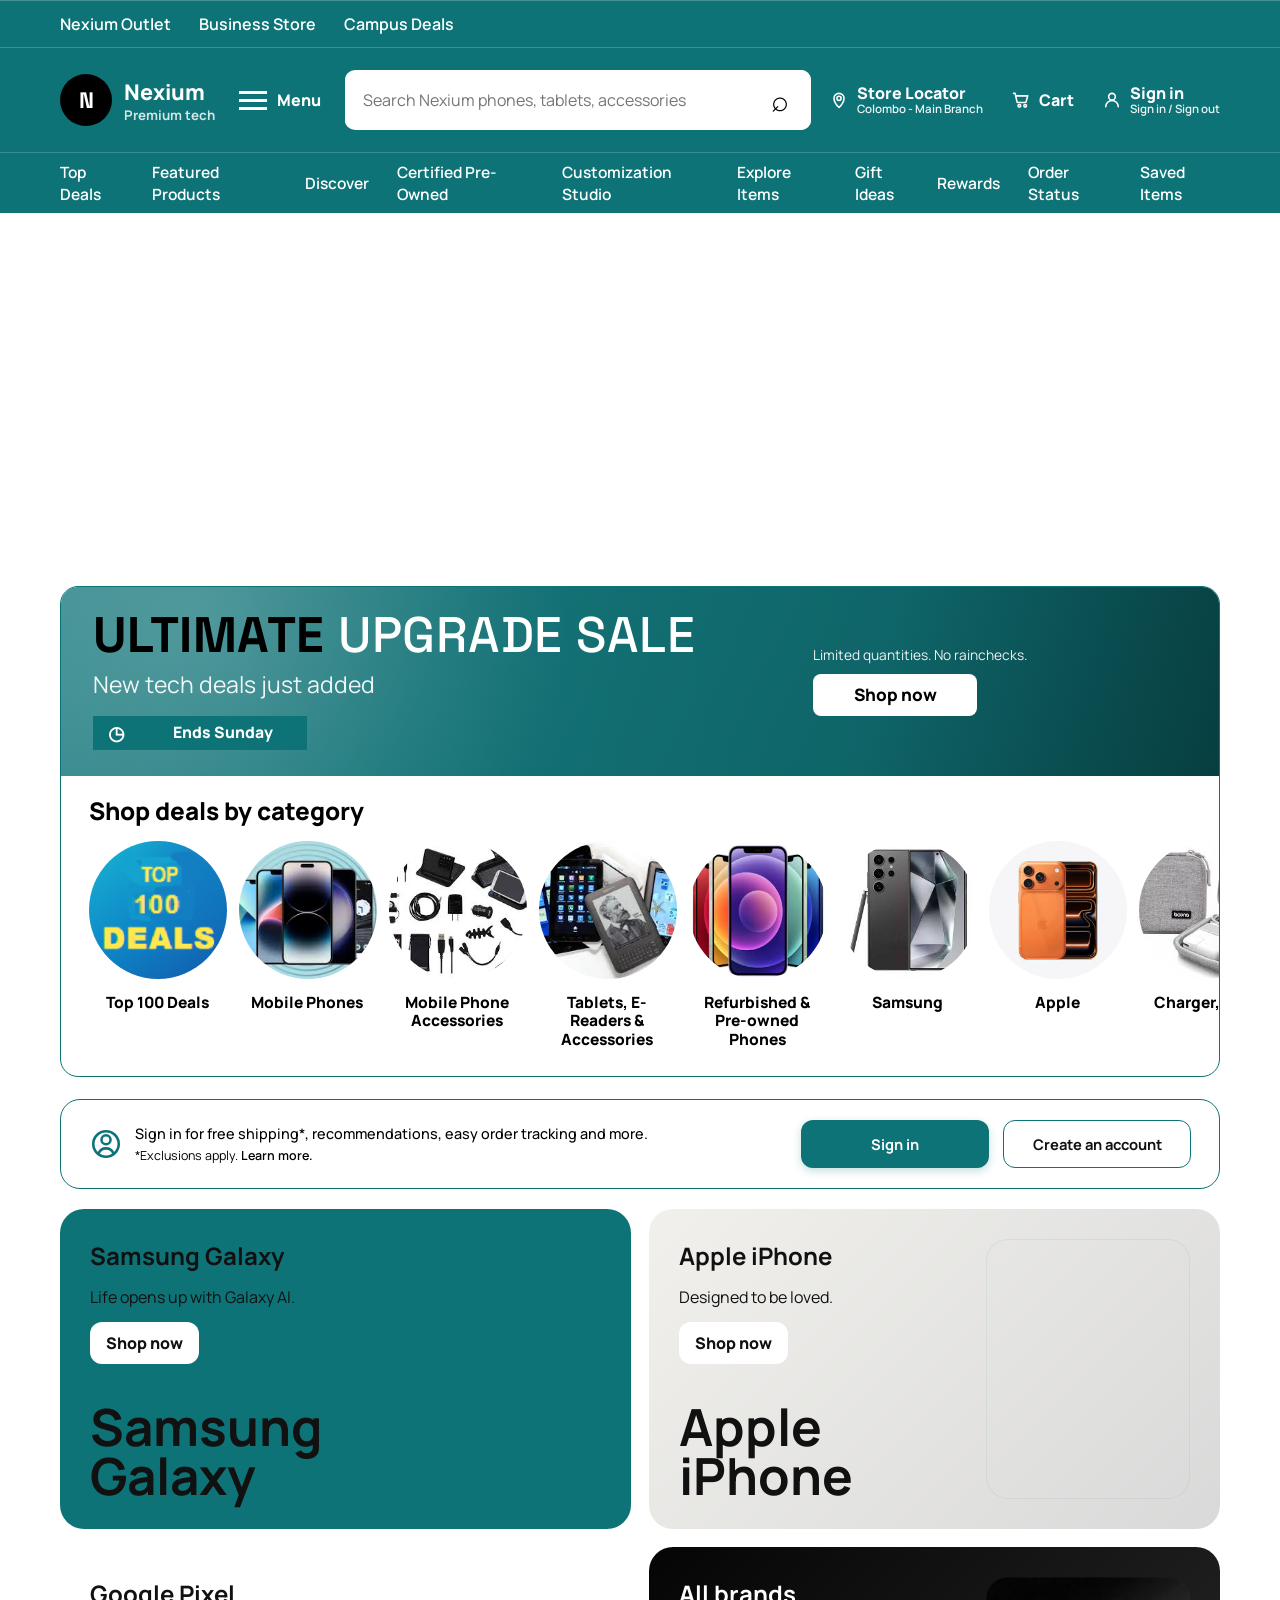
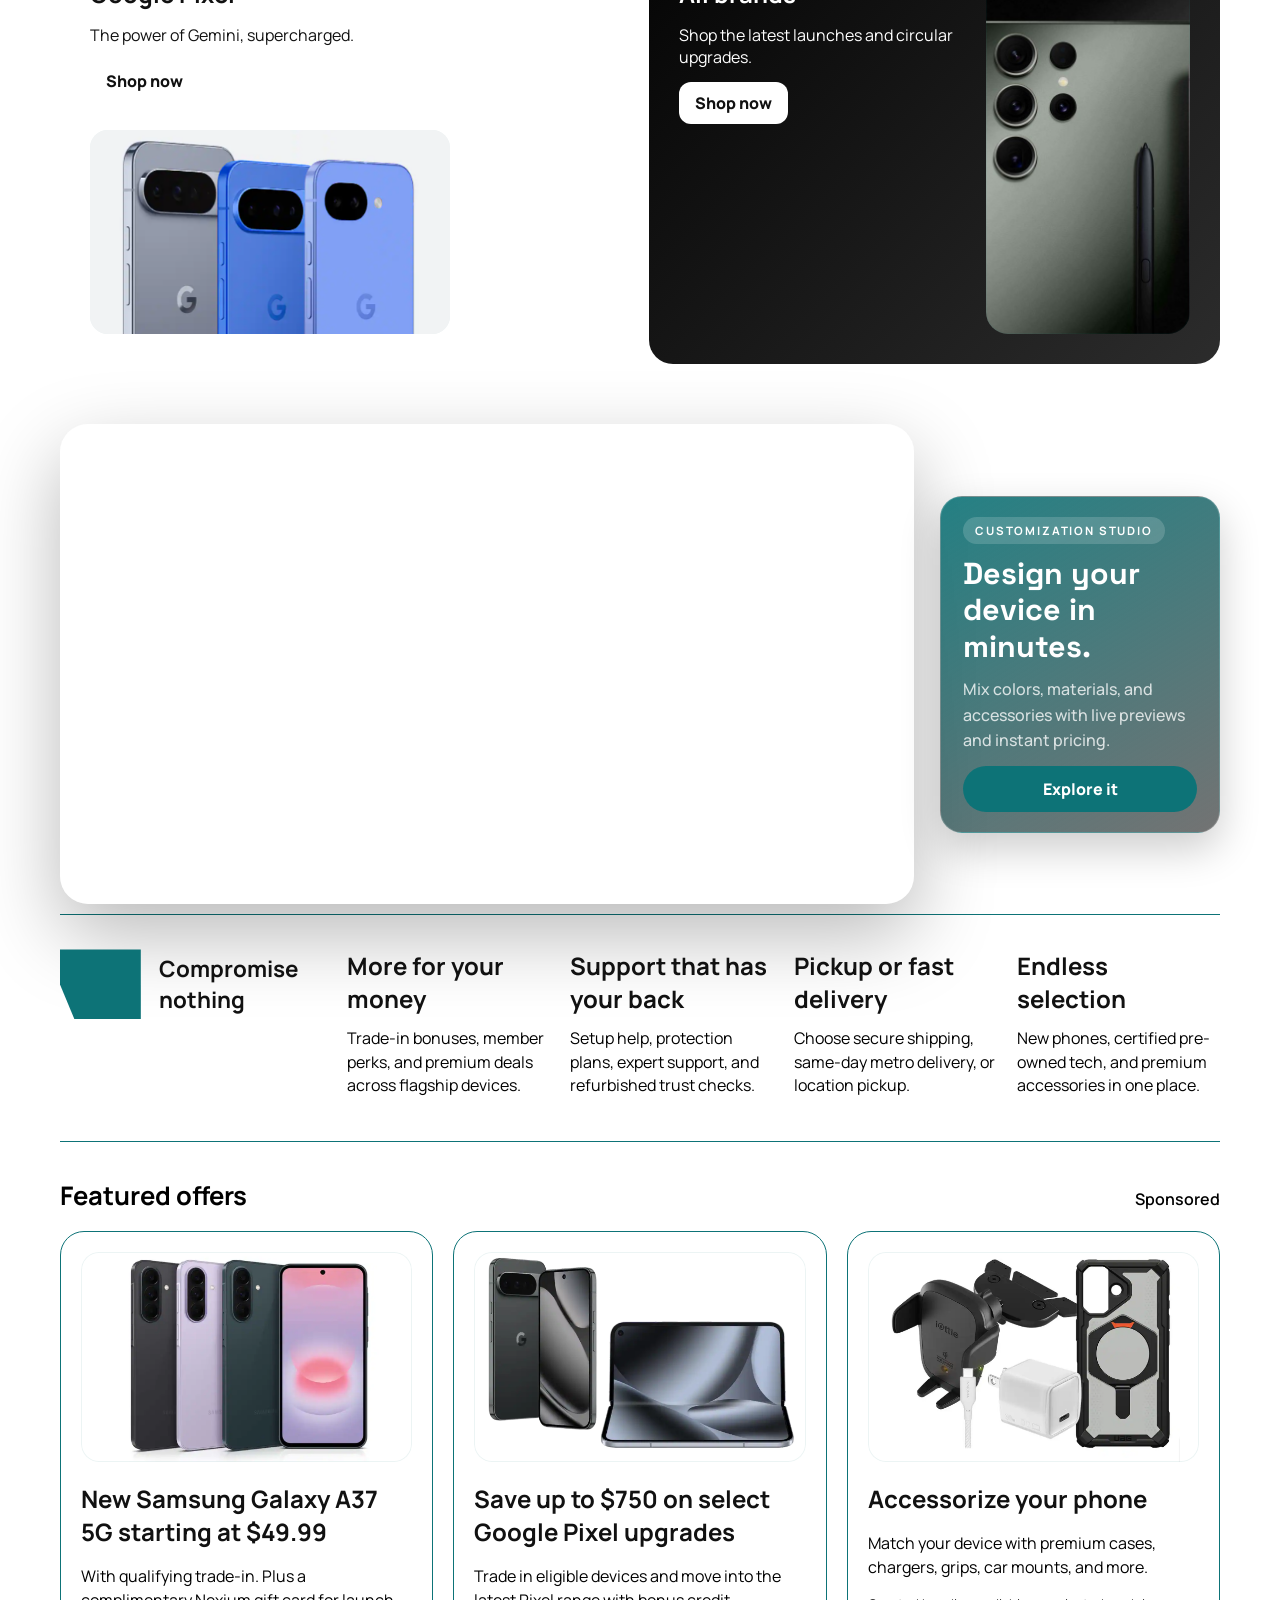
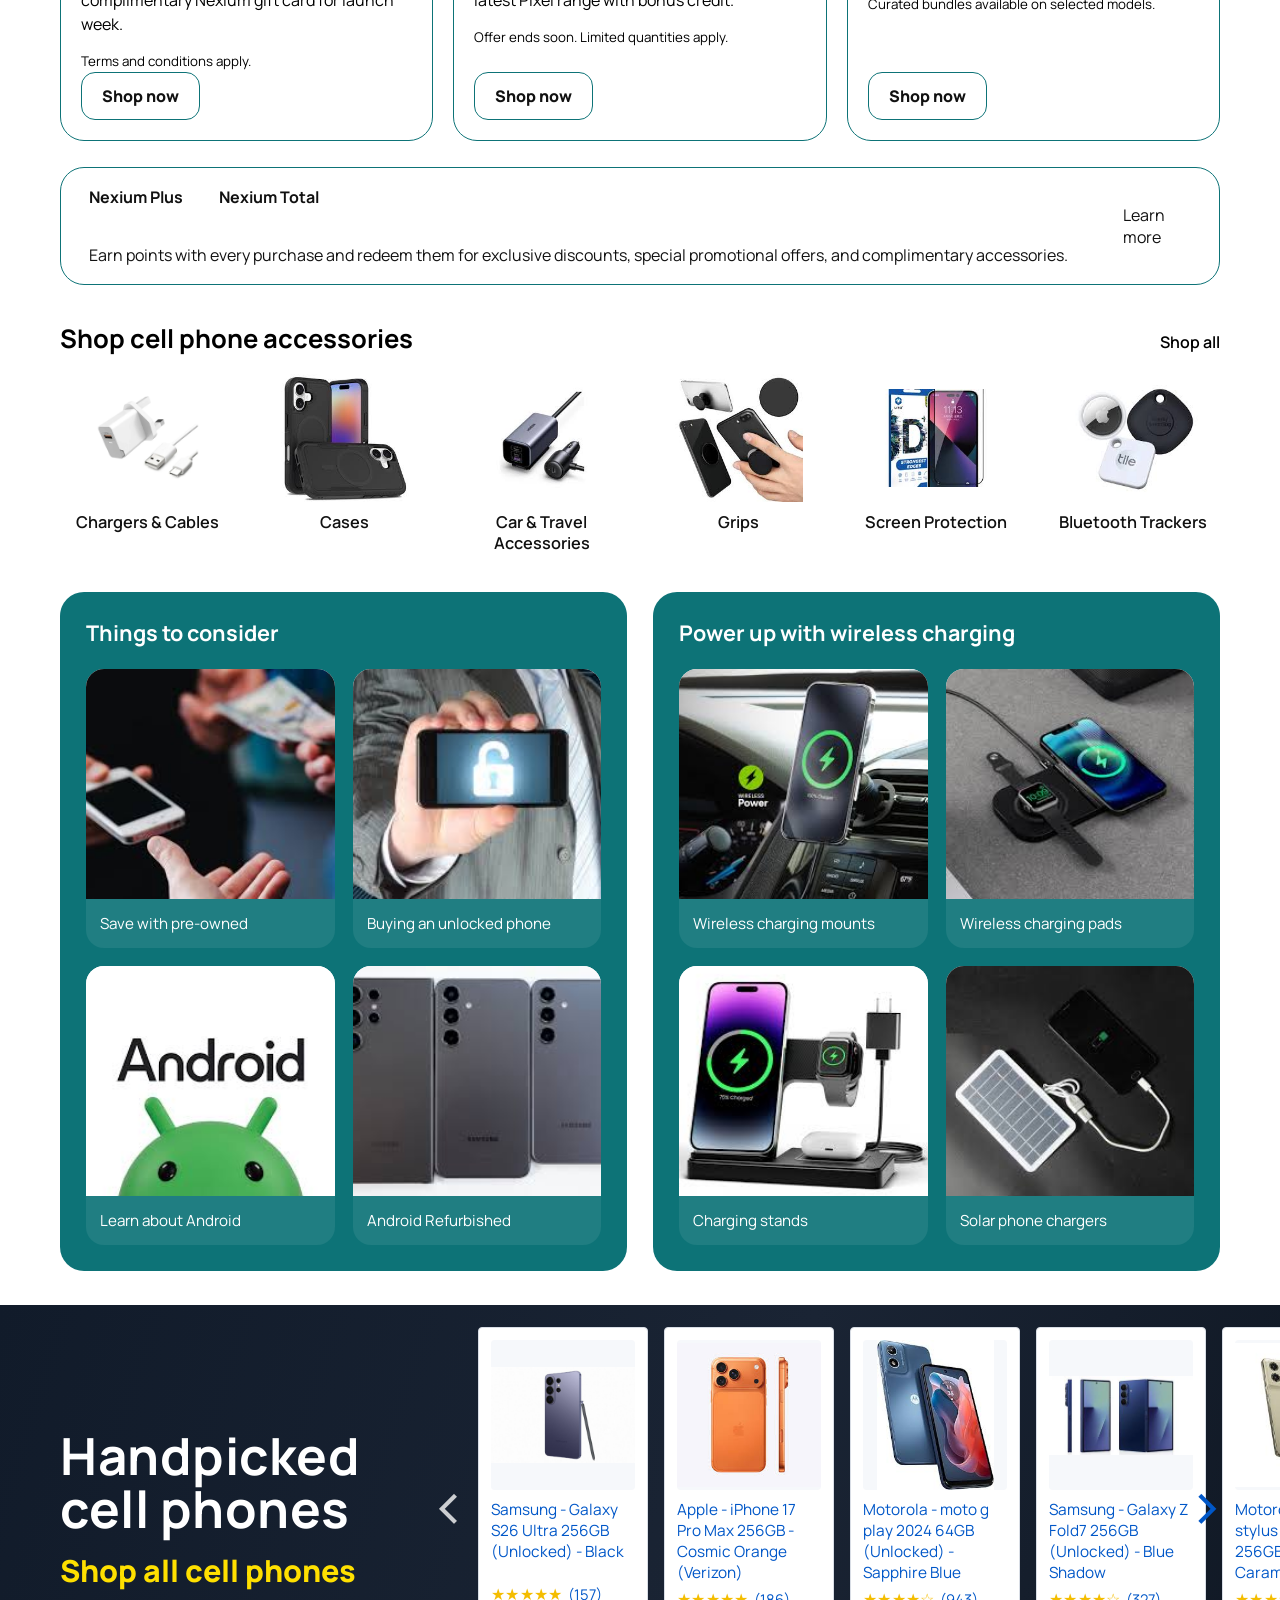
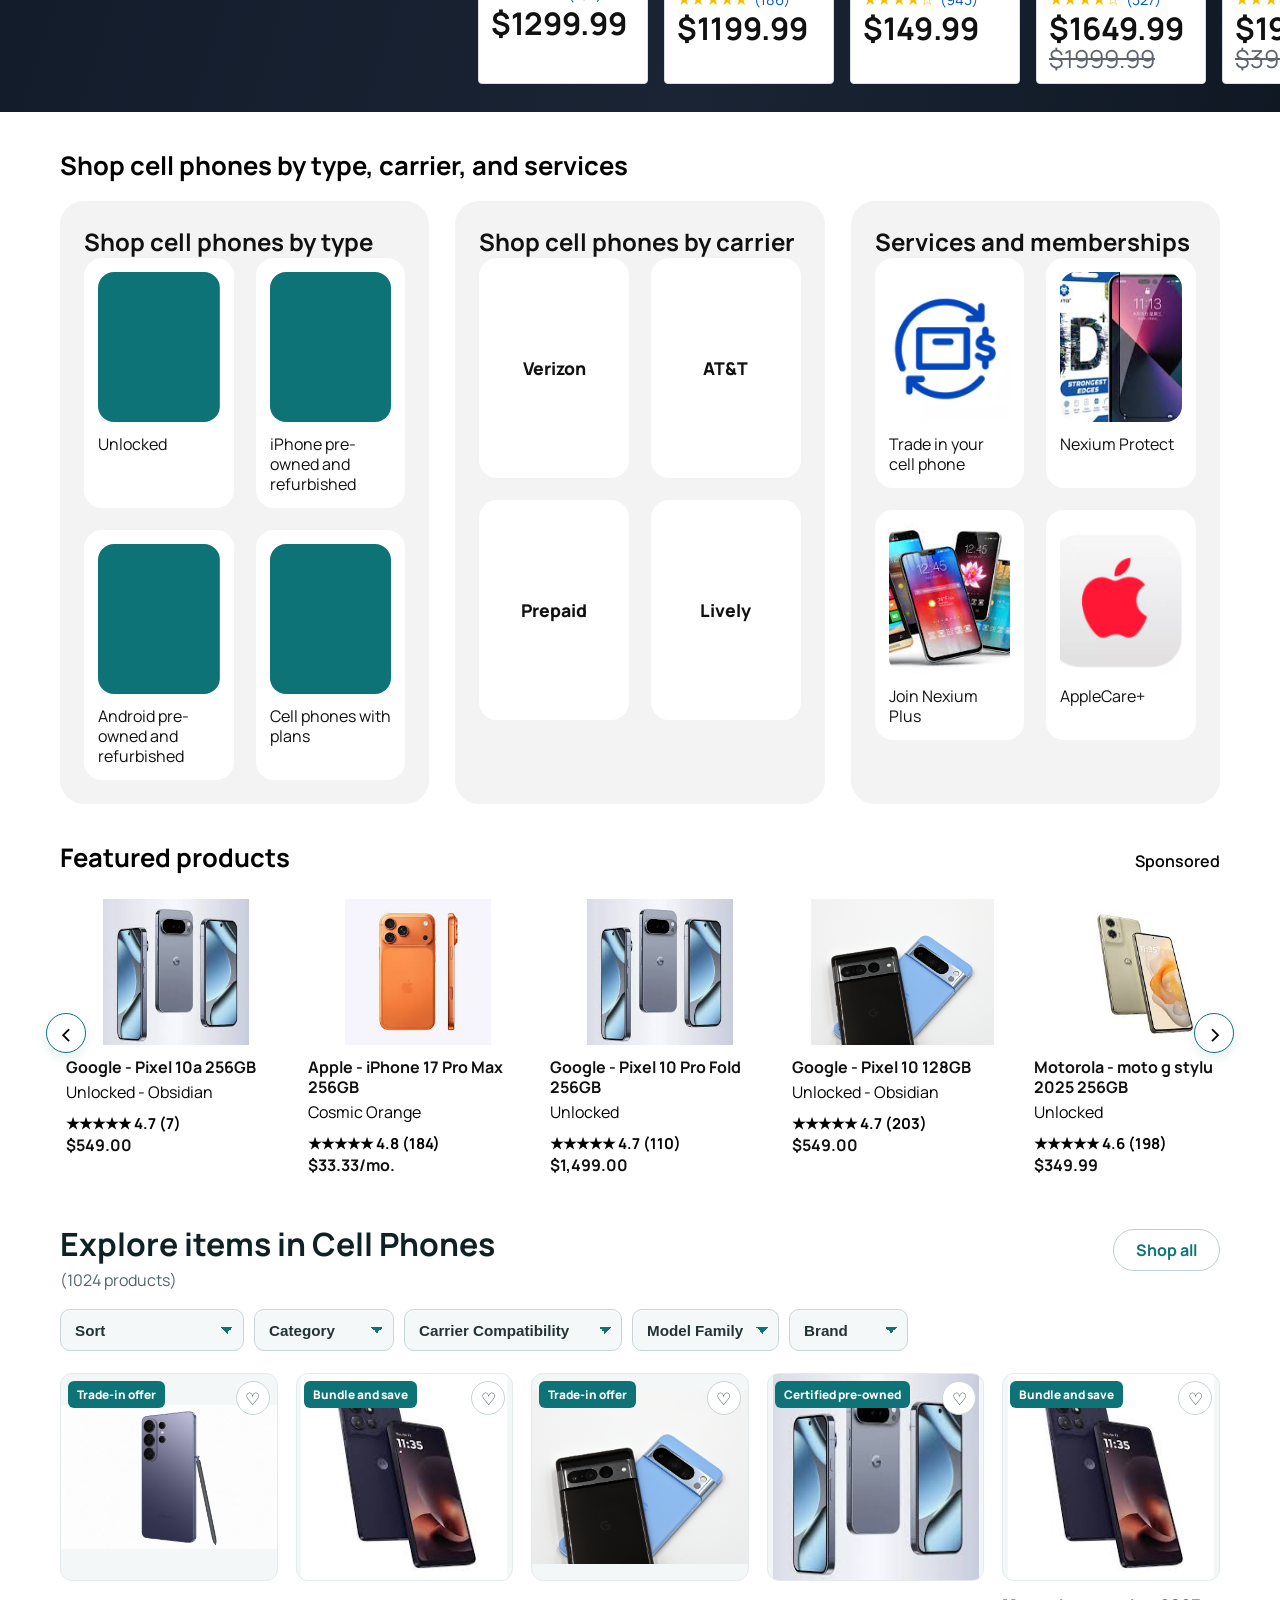
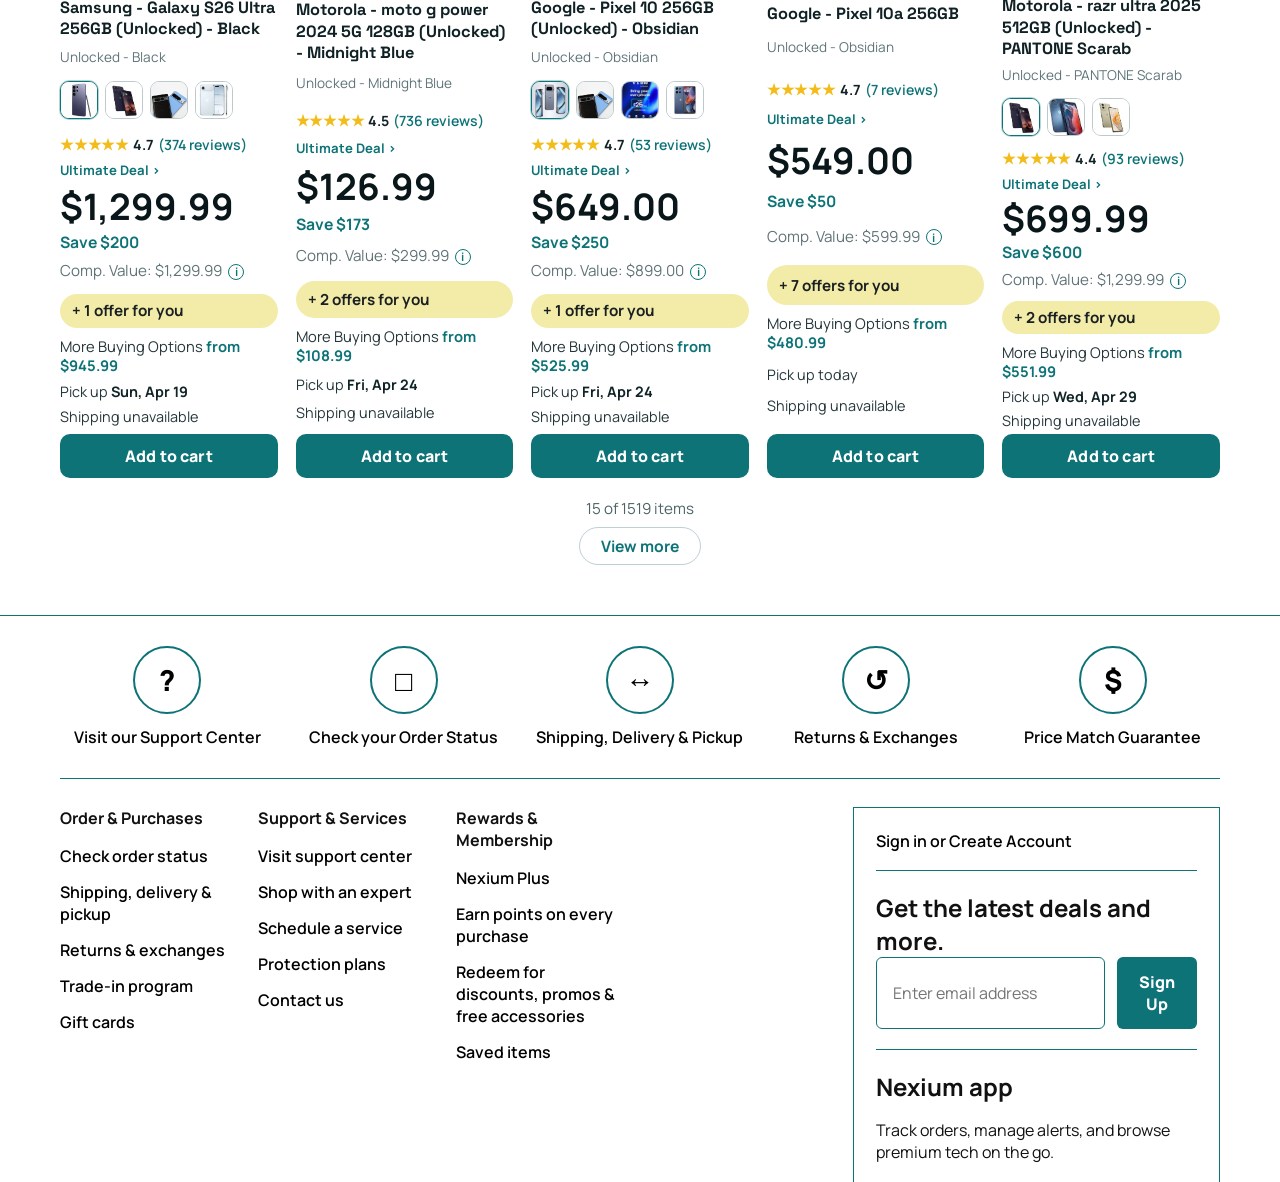
==== commit 8d1c299d: "new changes" ====
--- a/index.html
+++ b/index.html
@@ -205,6 +205,30 @@
         </div>
         <div class="brand-art art-all"></div>
       </article>
+    </section>
+
+    <section class="home-video-section" aria-label="Nexium highlight reel">
+      <div class="shell home-video-shell">
+        <div class="home-video-frame">
+          <video
+            class="home-video"
+            autoplay
+            muted
+            loop
+            playsinline
+            preload="metadata"
+          >
+            <source src="assets/WhatsApp%20Video%202026-04-21%20at%203.17.22%20AM.mp4" type="video/mp4">
+            Sorry, your browser does not support embedded videos.
+          </video>
+        </div>
+        <div class="home-video-caption">
+          <span class="home-video-badge">Customization Studio</span>
+          <h3>Design your device in minutes.</h3>
+          <p>Mix colors, materials, and accessories with live previews and instant pricing.</p>
+          <a class="primary-button small" href="customization-studio.html#customization-studio">Explore it</a>
+        </div>
+      </div>
     </section>
 
     <section class="shell benefits-ribbon">
@@ -695,7 +719,7 @@
       </div>
 
       <div class="catalog-more">
-        <p>15 of 1024 items</p>
+        <p>15 of 1519 items</p>
         <a class="catalog-more-btn" href="all-cell-phones.html">View more</a>
       </div>
     </section>
@@ -751,14 +775,14 @@
           <a href="#">Redeem for discounts, promos & free accessories</a>
           <a href="#">Saved items</a>
         </div>
-        <div>
+        <!-- <div>
           <h3>About Nexium</h3>
           <a href="docs/project-charter.md">Project Charter</a>
           <a href="docs/solution-architecture.md">Solution Architecture</a>
           <a href="docs/release-plan.md">Release Plan</a>
           <a href="docs/ui-ux-design-specification.md">UI/UX Specification</a>
           <a href="#">Corporate responsibility</a>
-        </div>
+        </div> -->
       </div>
 
       <aside class="footer-panel">
--- a/styles.css
+++ b/styles.css
@@ -218,8 +218,95 @@
   width: 100%;
 }
 
+.secondary-button.wide,
+.ghost-button.wide {
+  width: 100%;
+}
+
 .hero {
   padding: 54px 0 40px;
+}
+
+.home-video-section {
+  padding: 32px 0 10px;
+}
+
+.home-video-shell {
+  display: flex;
+  align-items: center;
+  justify-content: space-between;
+  gap: 26px;
+}
+
+.home-video-frame {
+  flex: 1 1 auto;
+  border-radius: 28px;
+  overflow: hidden;
+  border: 1px solid rgba(255, 255, 255, 0.22);
+  background: rgba(255, 255, 255, 0.12);
+  box-shadow: var(--shadow-xl);
+  aspect-ratio: 16 / 9;
+}
+
+.home-video {
+  width: 100%;
+  height: 100%;
+  object-fit: cover;
+  display: block;
+}
+
+.home-video-caption {
+  min-width: 220px;
+  max-width: 280px;
+  display: flex;
+  flex-direction: column;
+  gap: 12px;
+  color: #ffffff;
+  padding: 20px 22px;
+  border-radius: 22px;
+  background: linear-gradient(150deg, rgba(13, 115, 119, 0.9), rgba(0, 0, 0, 0.55));
+  box-shadow: 0 16px 40px rgba(0, 0, 0, 0.2);
+  border: 1px solid rgba(255, 255, 255, 0.18);
+  backdrop-filter: blur(6px);
+}
+
+.home-video-badge {
+  width: fit-content;
+  padding: 6px 12px;
+  border-radius: 999px;
+  font-size: 0.72rem;
+  letter-spacing: 0.16em;
+  text-transform: uppercase;
+  font-weight: 700;
+  background: rgba(255, 255, 255, 0.16);
+  color: #ffffff;
+}
+
+.home-video-caption h3 {
+  margin: 0;
+  font-family: "Space Grotesk", sans-serif;
+  font-size: clamp(1.4rem, 2.4vw, 1.9rem);
+  line-height: 1.2;
+}
+
+.home-video-caption p {
+  margin: 0;
+  font-weight: 500;
+  line-height: 1.6;
+  color: rgba(255, 255, 255, 0.78);
+}
+
+@media (max-width: 900px) {
+  .home-video-shell {
+    flex-direction: column;
+    align-items: stretch;
+  }
+
+  .home-video-caption {
+    max-width: none;
+    text-align: center;
+    align-items: center;
+  }
 }
 
 .hero-grid {
@@ -1344,11 +1431,6 @@
   gap: 8px;
 }
 
-.auth-quick-link {
-  border-left: 1px solid rgba(255, 255, 255, 0.34);
-  padding-left: 16px;
-}
-
 .quick-action-copy {
   display: grid;
   gap: 1px;
@@ -1537,10 +1619,11 @@
 }
 
 .side-menu-group h2 {
-  margin: 14px 10px 10px;
-  color: #000000;
-  font-size: 2.55rem;
-  font-weight: 500;
+  margin: 12px 10px 8px;
+  color: #000000;
+  font-size: 1.25rem;
+  font-weight: 700;
+  font-family: sans-serif;
 }
 
 .side-menu-links {
@@ -4519,154 +4602,6 @@
   font-weight: 600;
 }
 
-body.auth-modal-open {
-  overflow: hidden;
-}
-
-.auth-modal-overlay {
-  position: fixed;
-  inset: 0;
-  z-index: 120;
-  display: flex;
-  align-items: center;
-  justify-content: center;
-  padding: 24px;
-  background: rgba(8, 26, 27, 0.56);
-}
-
-.auth-modal-overlay.is-hidden {
-  display: none;
-}
-
-.auth-modal-card {
-  width: min(460px, 100%);
-  background: #ffffff;
-  border: 1px solid #0d7377;
-  border-radius: 16px;
-  box-shadow: 0 22px 48px rgba(0, 0, 0, 0.22);
-  padding: 22px 22px 18px;
-  position: relative;
-}
-
-.auth-modal-close {
-  position: absolute;
-  top: 8px;
-  right: 8px;
-  width: 34px;
-  height: 34px;
-  border-radius: 50%;
-  border: 1px solid #0d7377;
-  background: #ffffff;
-  color: #000000;
-  font-size: 1.25rem;
-  line-height: 1;
-  cursor: pointer;
-}
-
-.auth-modal-title {
-  margin: 0;
-  color: #000000;
-  font-size: 1.6rem;
-}
-
-.auth-modal-copy {
-  margin: 8px 0 16px;
-  color: #223437;
-  line-height: 1.45;
-}
-
-.auth-form {
-  display: grid;
-  gap: 12px;
-}
-
-.auth-field {
-  display: grid;
-  gap: 6px;
-  font-size: 0.88rem;
-  font-weight: 700;
-  color: #1e2f33;
-}
-
-.auth-field input {
-  min-height: 42px;
-  border: 1px solid #0d7377;
-  border-radius: 8px;
-  padding: 0 12px;
-  color: #111;
-}
-
-.auth-modal-submit,
-.auth-modal-signout {
-  width: 100%;
-  min-height: 42px;
-  border-radius: 10px;
-  border: 0;
-  background: #0d7377;
-  color: #ffffff;
-  font-weight: 800;
-  cursor: pointer;
-}
-
-.auth-account-panel {
-  display: grid;
-  gap: 8px;
-  border: 1px solid #c4d8da;
-  border-radius: 12px;
-  padding: 12px;
-  background: #f4f9f9;
-}
-
-.auth-account-name {
-  margin: 0;
-  font-size: 1rem;
-  font-weight: 800;
-  color: #000000;
-}
-
-.auth-account-email {
-  margin: 0;
-  color: #214248;
-  font-size: 0.92rem;
-}
-
-.auth-modal-signout {
-  background: #ffffff;
-  color: #000000;
-  border: 1px solid #0d7377;
-}
-
-.auth-modal-switch-row {
-  margin: 10px 0 2px;
-  text-align: center;
-}
-
-.auth-mode-switch {
-  border: 0;
-  background: transparent;
-  color: #0d7377;
-  font-weight: 700;
-  font-size: 0.9rem;
-  text-decoration: underline;
-  cursor: pointer;
-  padding: 0;
-}
-
-.auth-modal-feedback {
-  min-height: 20px;
-  margin: 10px 0 0;
-  color: #214248;
-  font-size: 0.86rem;
-}
-
-.auth-modal-feedback.is-error {
-  color: #b42318;
-}
-
-.auth-modal-feedback.is-success {
-  color: #067647;
-}
-
 .footer-columns {
   display: grid;
   grid-template-columns: 1.7fr 0.78fr;
@@ -5064,45 +4999,162 @@
 }
 
 .customization-section {
-  padding-top: 40px;
-  padding-bottom: 10px;
-}
-
-.customization-section .section-title-row p {
-  margin: 8px 0 0;
-  color: #000000;
+  padding-top: 32px;
+  padding-bottom: 40px;
+}
+
+.customization-hero {
+  position: relative;
+  display: flex;
+  align-items: center;
+  justify-content: space-between;
+  gap: 26px;
+  padding: 26px 28px;
+  border-radius: 28px;
+  background: linear-gradient(120deg, #0f7c74, #0c6661 60%, #084c49 100%);
+  color: #ffffff;
+  overflow: hidden;
+  border: 1px solid rgba(255, 255, 255, 0.18);
+  box-shadow: 0 18px 48px rgba(13, 115, 119, 0.25);
+}
+
+.customization-hero::after {
+  content: "";
+  position: absolute;
+  inset: auto -120px -120px auto;
+  width: 260px;
+  height: 260px;
+  border-radius: 50%;
+  background: radial-gradient(circle, rgba(255, 255, 255, 0.26), transparent 70%);
+}
+
+.customization-hero-copy {
+  max-width: 520px;
+}
+
+.customization-hero-copy h1 {
+  margin: 6px 0 10px;
+  font-family: "Space Grotesk", sans-serif;
+  font-size: clamp(2rem, 3.2vw, 3.1rem);
+  line-height: 1.05;
+}
+
+.customization-hero-copy p {
+  margin: 0;
+  color: rgba(255, 255, 255, 0.84);
+  line-height: 1.6;
+}
+
+.customization-hero .eyebrow {
+  color: rgba(255, 255, 255, 0.85);
+}
+
+.studio-steps {
+  list-style: none;
+  padding: 0;
+  margin: 0;
+  display: grid;
+  gap: 10px;
+}
+
+.studio-step {
+  display: flex;
+  align-items: center;
+  gap: 10px;
+  padding: 10px 14px;
+  border-radius: 999px;
+  border: 1px solid rgba(255, 255, 255, 0.22);
+  background: rgba(255, 255, 255, 0.12);
+  font-weight: 600;
+  font-size: 0.92rem;
+}
+
+.studio-step span {
+  width: 28px;
+  height: 28px;
+  display: grid;
+  place-items: center;
+  border-radius: 50%;
+  background: #ffffff;
+  color: #0c6661;
+  font-weight: 800;
+  font-size: 0.86rem;
+}
+
+.studio-step.is-active {
+  background: rgba(255, 255, 255, 0.22);
+  border-color: rgba(255, 255, 255, 0.5);
 }
 
 .customization-studio {
-  background: linear-gradient(140deg, #ffffff 0%, #ffffff 100%);
-  border: 1px solid #0d7377;
-  border-radius: 24px;
+  margin-top: 24px;
+  background: #ffffff;
+  border: 1px solid rgba(13, 115, 119, 0.18);
+  border-radius: 28px;
   padding: 22px;
+  box-shadow: 0 14px 36px rgba(13, 115, 119, 0.12);
 }
 
 .customization-layout {
   display: grid;
-  grid-template-columns: 1.08fr 0.92fr;
-  gap: 22px;
-  align-items: start;
-}
-
-.customization-page .customization-layout {
-  grid-template-columns: 0.92fr 1.08fr;
-  grid-template-areas: "preview controls";
-}
-
-.customization-page .customization-controls {
-  grid-area: controls;
-}
-
-.customization-page .customization-preview-card {
-  grid-area: preview;
+  grid-template-columns: minmax(220px, 0.8fr) minmax(0, 2.2fr);
+  gap: 24px;
+}
+
+.studio-sidebar {
+  display: grid;
+  gap: 16px;
+}
+
+.studio-tabs {
+  display: grid;
+  gap: 10px;
+}
+
+.studio-tab-button {
+  display: flex;
+  align-items: center;
+  gap: 10px;
+  border: 1px solid rgba(12, 102, 97, 0.2);
+  border-radius: 16px;
+  padding: 12px 14px;
+  background: #ffffff;
+  color: #0c2220;
+  font-weight: 700;
+  cursor: pointer;
+  transition: transform 0.16s ease, border-color 0.16s ease, background-color 0.16s ease;
+}
+
+.studio-tab-button:hover {
+  transform: translateY(-1px);
+  border-color: rgba(12, 102, 97, 0.6);
+  background: #eef7f6;
+}
+
+.studio-tab-button.is-active {
+  border-color: rgba(12, 102, 97, 0.7);
+  background: #e4f2f1;
+  box-shadow: inset 0 0 0 1px rgba(12, 102, 97, 0.12);
+}
+
+.tab-icon {
+  width: 30px;
+  height: 30px;
+  border-radius: 10px;
+  display: grid;
+  place-items: center;
+  background: #0c6661;
+  color: #ffffff;
+  font-size: 0.9rem;
 }
 
 .customization-controls {
   display: grid;
   gap: 16px;
+  background: #f8fbfb;
+  border: 1px solid rgba(13, 115, 119, 0.14);
+  border-radius: 22px;
+  padding: 18px;
 }
 
 .customization-field {
@@ -5112,7 +5164,7 @@
 
 .customization-field label,
 .field-label {
-  color: #000000;
+  color: #0c2220;
   font-weight: 700;
   font-size: 0.95rem;
 }
@@ -5120,13 +5172,21 @@
 .customization-field select,
 .customization-field input {
   width: 100%;
-  border: 1px solid #0d7377;
-  border-radius: 10px;
+  border: 1px solid rgba(12, 102, 97, 0.22);
+  border-radius: 12px;
   min-height: 46px;
   padding: 10px 14px;
   font-size: 0.95rem;
-  color: #000000;
-  background: #fff;
+  color: #0b1817;
+  background: #ffffff;
+  box-shadow: inset 0 0 0 1px rgba(255, 255, 255, 0.4);
+}
+
+.customization-field select:focus,
+.customization-field input:focus {
+  outline: none;
+  border-color: rgba(12, 102, 97, 0.6);
+  box-shadow: 0 0 0 3px rgba(13, 115, 119, 0.15);
 }
 
 .text-style-grid {
@@ -5161,12 +5221,12 @@
   border: 0;
   border-radius: 0;
   background: transparent;
-  accent-color: #000000;
+  accent-color: #0c6661;
 }
 
 .field-help {
   margin: 0;
-  color: #000000;
+  color: #1c2f2d;
   font-size: 0.8rem;
   font-weight: 700;
 }
@@ -5178,10 +5238,10 @@
 }
 
 .text-preset-chip {
-  border: 1px solid #0d7377;
+  border: 1px solid rgba(12, 102, 97, 0.3);
   border-radius: 999px;
   background: #ffffff;
-  color: #000000;
+  color: #0c2220;
   min-height: 36px;
   padding: 8px 12px;
   font-size: 0.82rem;
@@ -5192,8 +5252,8 @@
 
 .text-preset-chip:hover {
   transform: translateY(-1px);
-  border-color: #000000;
-  background: #ffffff;
+  border-color: rgba(12, 102, 97, 0.75);
+  background: #eef7f6;
 }
 
 .template-grid {
@@ -5203,10 +5263,10 @@
 }
 
 .template-button {
-  border: 1px solid #0d7377;
-  border-radius: 12px;
-  background: #fff;
-  color: #000000;
+  border: 1px solid rgba(12, 102, 97, 0.28);
+  border-radius: 14px;
+  background: #ffffff;
+  color: #0b1817;
   min-height: 44px;
   font-weight: 700;
   cursor: pointer;
@@ -5215,13 +5275,13 @@
 
 .template-button:hover {
   transform: translateY(-1px);
-  border-color: #000000;
+  border-color: rgba(12, 102, 97, 0.75);
 }
 
 .template-button.is-active {
-  border-color: #000000;
-  background: #ffffff;
-  box-shadow: inset 0 0 0 1px rgba(13, 115, 119, 0.22);
+  border-color: rgba(12, 102, 97, 0.75);
+  background: #eef7f6;
+  box-shadow: inset 0 0 0 1px rgba(12, 102, 97, 0.22);
 }
 
 .sticker-grid {
@@ -5233,9 +5293,9 @@
 .sticker-button {
   width: 46px;
   height: 46px;
-  border-radius: 12px;
-  border: 1px solid #0d7377;
-  background: #fff;
+  border-radius: 14px;
+  border: 1px solid rgba(12, 102, 97, 0.28);
+  background: #ffffff;
   font-size: 1.35rem;
   line-height: 1;
   cursor: pointer;
@@ -5244,19 +5304,19 @@
 
 .sticker-button:hover {
   transform: translateY(-1px);
-  border-color: #000000;
+  border-color: rgba(12, 102, 97, 0.75);
 }
 
 .sticker-editor {
-  border: 1px solid #0d7377;
-  border-radius: 12px;
+  border: 1px solid rgba(12, 102, 97, 0.2);
+  border-radius: 14px;
   background: #ffffff;
-  padding: 10px;
+  padding: 12px;
 }
 
 .sticker-selection-copy {
   margin: 0 0 8px;
-  color: #000000;
+  color: #0c2220;
   font-size: 0.88rem;
   font-weight: 700;
 }
@@ -5268,10 +5328,10 @@
 }
 
 .sticker-action-button {
-  border: 1px solid #0d7377;
+  border: 1px solid rgba(12, 102, 97, 0.25);
   border-radius: 10px;
-  background: #fff;
-  color: #000000;
+  background: #ffffff;
+  color: #0c2220;
   min-height: 38px;
   padding: 8px 10px;
   font-size: 0.82rem;
@@ -5281,7 +5341,7 @@
 }
 
 .sticker-action-button:hover:not(:disabled) {
-  border-color: #000000;
+  border-color: rgba(12, 102, 97, 0.75);
   transform: translateY(-1px);
 }
 
@@ -5291,9 +5351,9 @@
 }
 
 .sticker-action-button-danger {
-  border-color: #000000;
-  color: #000000;
-  background: #fff7f7;
+  border-color: rgba(176, 46, 46, 0.5);
+  color: #8a1b1b;
+  background: #fff4f4;
 }
 
 .customization-actions {
@@ -5307,16 +5367,23 @@
 .customization-actions .primary-button {
   min-height: 46px;
   padding: 12px 18px;
-  border-radius: 12px;
+  border-radius: 14px;
   font-weight: 800;
 }
 
+.customization-preview-panel {
+  display: grid;
+  grid-template-columns: minmax(0, 1.5fr) minmax(0, 0.85fr);
+  gap: 18px;
+}
+
 .customization-preview-card {
-  background: linear-gradient(180deg, #0d7377 0%, #0d7377 100%);
-  color: #fff;
+  background: #ffffff;
+  color: #0c2220;
   border-radius: 20px;
-  border: 1px solid rgba(255, 255, 255, 0.14);
-  padding: 14px;
+  border: 1px solid rgba(13, 115, 119, 0.18);
+  padding: 16px;
+  box-shadow: 0 10px 28px rgba(13, 115, 119, 0.12);
 }
 
 .preview-head {
@@ -5333,18 +5400,18 @@
 }
 
 .preview-head span {
-  color: #000000;
+  color: #0b4d4a;
   font-size: 0.88rem;
   font-weight: 600;
 }
 
 .preview-canvas-wrap {
   background:
-    radial-gradient(circle at top right, rgba(13, 115, 119, 0.28), transparent 42%),
-    rgba(13, 115, 119, 0.78);
-  border-radius: 16px;
-  border: 1px solid rgba(255, 255, 255, 0.16);
-  padding: 10px;
+    radial-gradient(circle at top right, rgba(13, 115, 119, 0.24), transparent 42%),
+    linear-gradient(160deg, rgba(13, 115, 119, 0.2), rgba(13, 115, 119, 0.05));
+  border-radius: 18px;
+  border: 1px solid rgba(13, 115, 119, 0.2);
+  padding: 12px;
 }
 
 .preview-canvas-wrap canvas {
@@ -5366,12 +5433,12 @@
   align-items: center;
   justify-content: space-between;
   gap: 8px;
-  color: #000000;
+  color: #204240;
   font-size: 0.86rem;
 }
 
 .preview-meta-row strong {
-  color: #fff;
+  color: #0b4d4a;
 }
 
 .preview-insights {
@@ -5381,10 +5448,10 @@
 }
 
 .preview-insights span {
-  border: 1px solid rgba(255, 255, 255, 0.16);
+  border: 1px solid rgba(13, 115, 119, 0.22);
   border-radius: 999px;
-  background: rgba(255, 255, 255, 0.08);
-  color: #ffffff;
+  background: rgba(13, 115, 119, 0.08);
+  color: #0b4d4a;
   display: inline-flex;
   align-items: center;
   min-height: 30px;
@@ -5402,10 +5469,10 @@
 }
 
 .preview-action-button {
-  border: 1px solid rgba(13, 115, 119, 0.48);
-  border-radius: 10px;
-  background: rgba(13, 115, 119, 0.74);
-  color: #ffffff;
+  border: 1px solid rgba(13, 115, 119, 0.5);
+  border-radius: 12px;
+  background: rgba(13, 115, 119, 0.12);
+  color: #0b4d4a;
   min-height: 38px;
   padding: 8px 12px;
   font-size: 0.8rem;
@@ -5416,31 +5483,218 @@
 
 .preview-action-button:hover {
   transform: translateY(-1px);
-  border-color: rgba(13, 115, 119, 0.72);
-  background: rgba(13, 115, 119, 0.86);
+  border-color: rgba(13, 115, 119, 0.75);
+  background: rgba(13, 115, 119, 0.2);
 }
 
 .preview-note {
   margin: 10px 0 0;
-  color: #000000;
+  color: #2d4946;
   font-size: 0.88rem;
   line-height: 1.4;
+}
+
+.customization-summary-card {
+  background: #ffffff;
+  border-radius: 20px;
+  border: 1px solid rgba(13, 115, 119, 0.18);
+  padding: 16px;
+  display: grid;
+  gap: 14px;
+  box-shadow: 0 12px 28px rgba(13, 115, 119, 0.12);
+}
+
+.summary-header {
+  display: flex;
+  align-items: center;
+  justify-content: space-between;
+  gap: 10px;
+}
+
+.summary-header h3 {
+  margin: 0;
+  font-size: 1.1rem;
+  color: #0b3b3a;
+}
+
+.summary-badge {
+  display: inline-flex;
+  align-items: center;
+  padding: 6px 10px;
+  border-radius: 999px;
+  background: rgba(13, 115, 119, 0.12);
+  color: #0b4d4a;
+  font-size: 0.74rem;
+  font-weight: 700;
+}
+
+.summary-item {
+  display: grid;
+  grid-template-columns: 56px 1fr;
+  gap: 12px;
+  align-items: center;
+}
+
+.summary-thumb {
+  width: 56px;
+  height: 56px;
+  border-radius: 14px;
+  background:
+    linear-gradient(140deg, rgba(13, 115, 119, 0.2), rgba(13, 115, 119, 0.05)),
+    #f2f6f6;
+  border: 1px solid rgba(13, 115, 119, 0.2);
+}
+
+.summary-title {
+  margin: 0;
+  font-weight: 700;
+  color: #0c2220;
+}
+
+.summary-meta {
+  margin: 4px 0 0;
+  color: #476461;
+  font-size: 0.88rem;
+}
+
+.summary-price-list {
+  display: grid;
+  gap: 8px;
+  font-size: 0.9rem;
+}
+
+.summary-price-list div {
+  display: flex;
+  align-items: center;
+  justify-content: space-between;
+  gap: 10px;
+}
+
+.summary-price-list strong {
+  color: #0b3b3a;
+}
+
+.summary-total {
+  padding-top: 6px;
+  border-top: 1px solid rgba(13, 115, 119, 0.14);
+  font-weight: 700;
+}
+
+.summary-accent {
+  color: #0c6661;
+}
+
+.summary-qty {
+  display: flex;
+  align-items: center;
+  justify-content: space-between;
+  gap: 12px;
+  font-size: 0.9rem;
+}
+
+.summary-qty-controls {
+  display: inline-flex;
+  align-items: center;
+  gap: 8px;
+  background: #f0f6f6;
+  border-radius: 999px;
+  padding: 6px 10px;
+}
+
+.summary-qty-controls button {
+  width: 28px;
+  height: 28px;
+  border-radius: 50%;
+  border: 0;
+  background: #ffffff;
+  color: #0b4d4a;
+  font-weight: 800;
+  cursor: pointer;
+  box-shadow: 0 4px 10px rgba(13, 115, 119, 0.12);
+}
+
+.summary-qty-controls strong {
+  min-width: 20px;
+  text-align: center;
+  color: #0b3b3a;
+}
+
+.summary-benefits {
+  list-style: none;
+  margin: 0;
+  padding: 0;
+  display: grid;
+  gap: 6px;
+  color: #42615d;
+  font-size: 0.86rem;
+}
+
+.summary-benefits li {
+  display: flex;
+  align-items: center;
+  gap: 8px;
+}
+
+.summary-benefits li::before {
+  content: "";
+  width: 6px;
+  height: 6px;
+  border-radius: 50%;
+  background: #0c6661;
 }
 
 .customization-status {
   min-height: 1.45em;
   margin: 0;
   font-size: 0.93rem;
-  color: #000000;
+  color: #0c2220;
   font-weight: 600;
 }
 
 .customization-status[data-tone="success"] {
-  color: #000000;
+  color: #0c6661;
 }
 
 .customization-status[data-tone="warning"] {
-  color: #000000;
+  color: #b06200;
+}
+
+@media (max-width: 1100px) {
+  .customization-hero {
+    flex-direction: column;
+    align-items: flex-start;
+  }
+
+  .studio-steps {
+    width: 100%;
+    grid-template-columns: repeat(auto-fit, minmax(160px, 1fr));
+  }
+
+  .customization-layout {
+    grid-template-columns: 1fr;
+  }
+
+  .studio-tabs {
+    grid-template-columns: repeat(auto-fit, minmax(160px, 1fr));
+  }
+
+  .customization-preview-panel {
+    grid-template-columns: 1fr;
+  }
+}
+
+@media (max-width: 720px) {
+  .customization-hero {
+    padding: 20px;
+  }
+
+  .customization-studio {
+    padding: 16px;
+  }
+
+  .customization-controls {
+    padding: 14px;
+  }
 }
 
 .mobile-customization {
@@ -5792,12 +6046,6 @@
     grid-template-columns: 1fr;
   }
 
-  .customization-page .customization-layout {
-    grid-template-areas:
-      "preview"
-      "controls";
-  }
-
   .cart-custom-list {
     grid-template-columns: 1fr;
   }
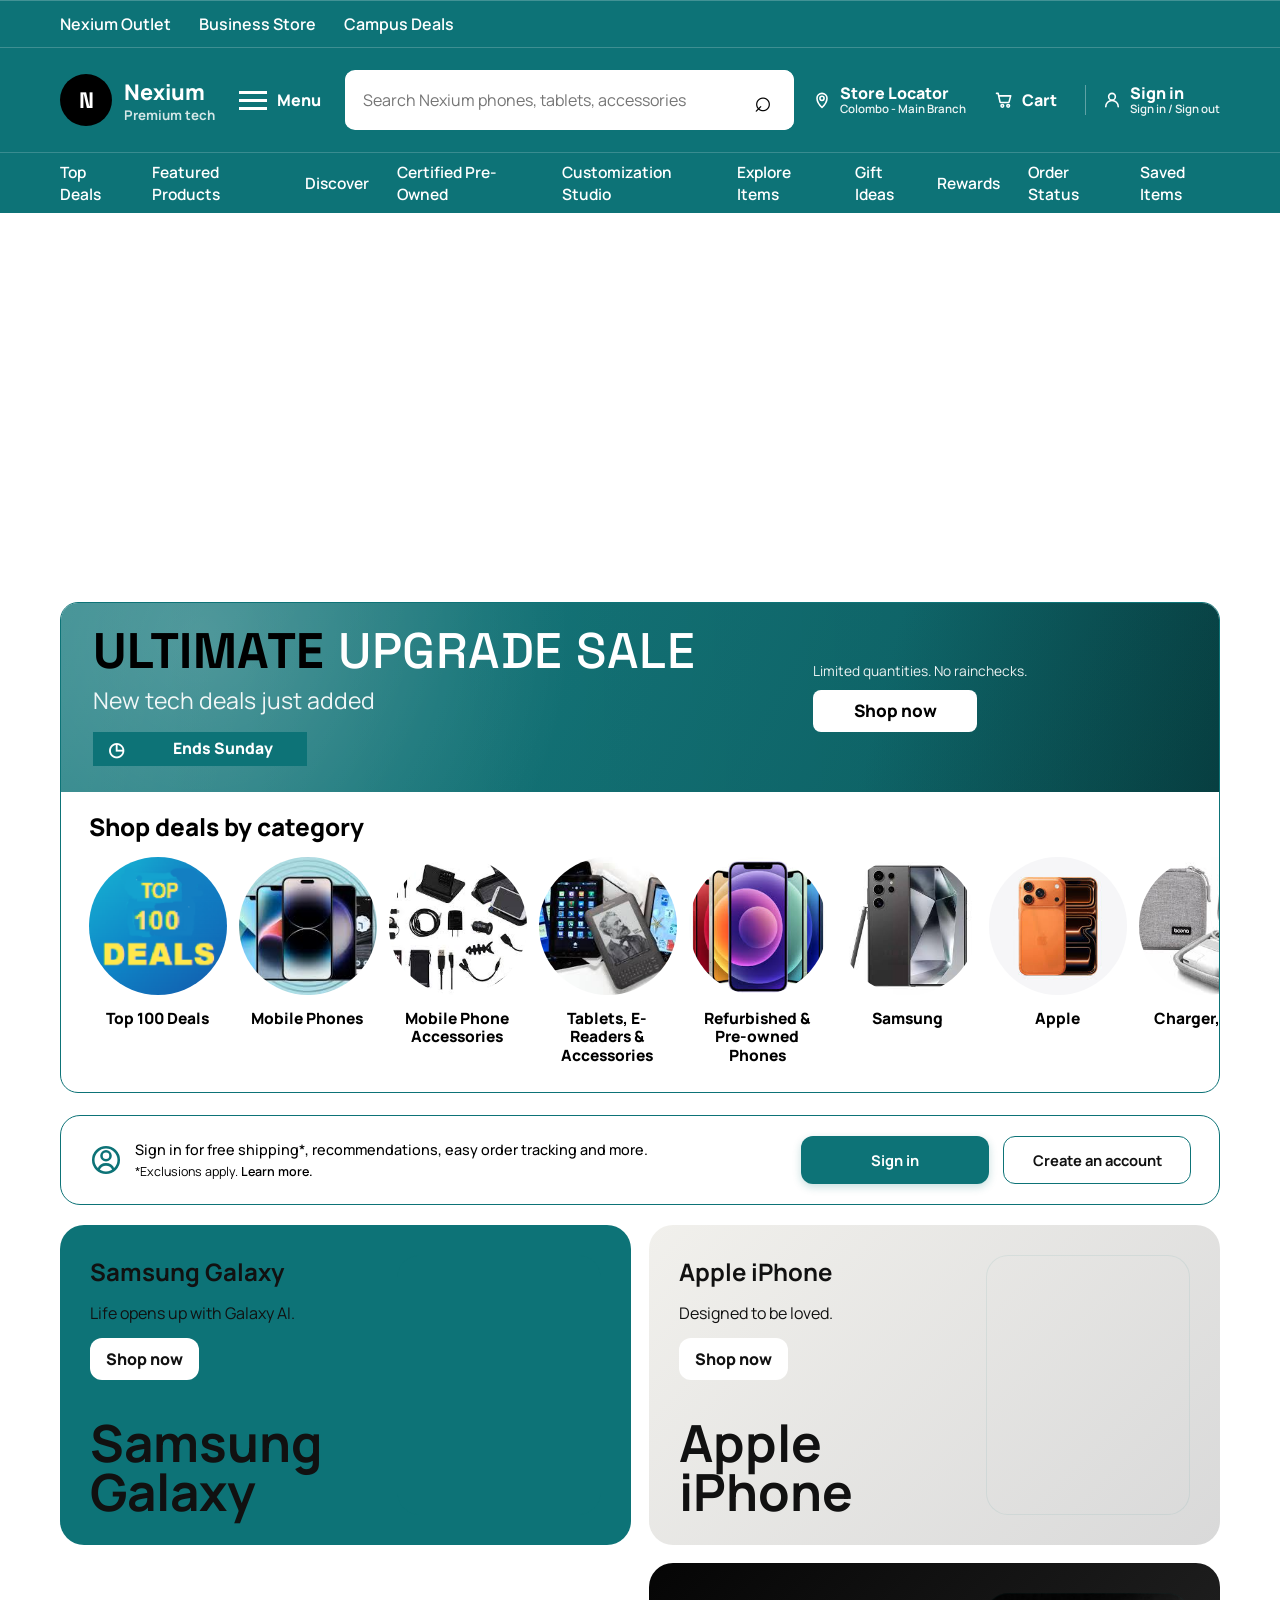
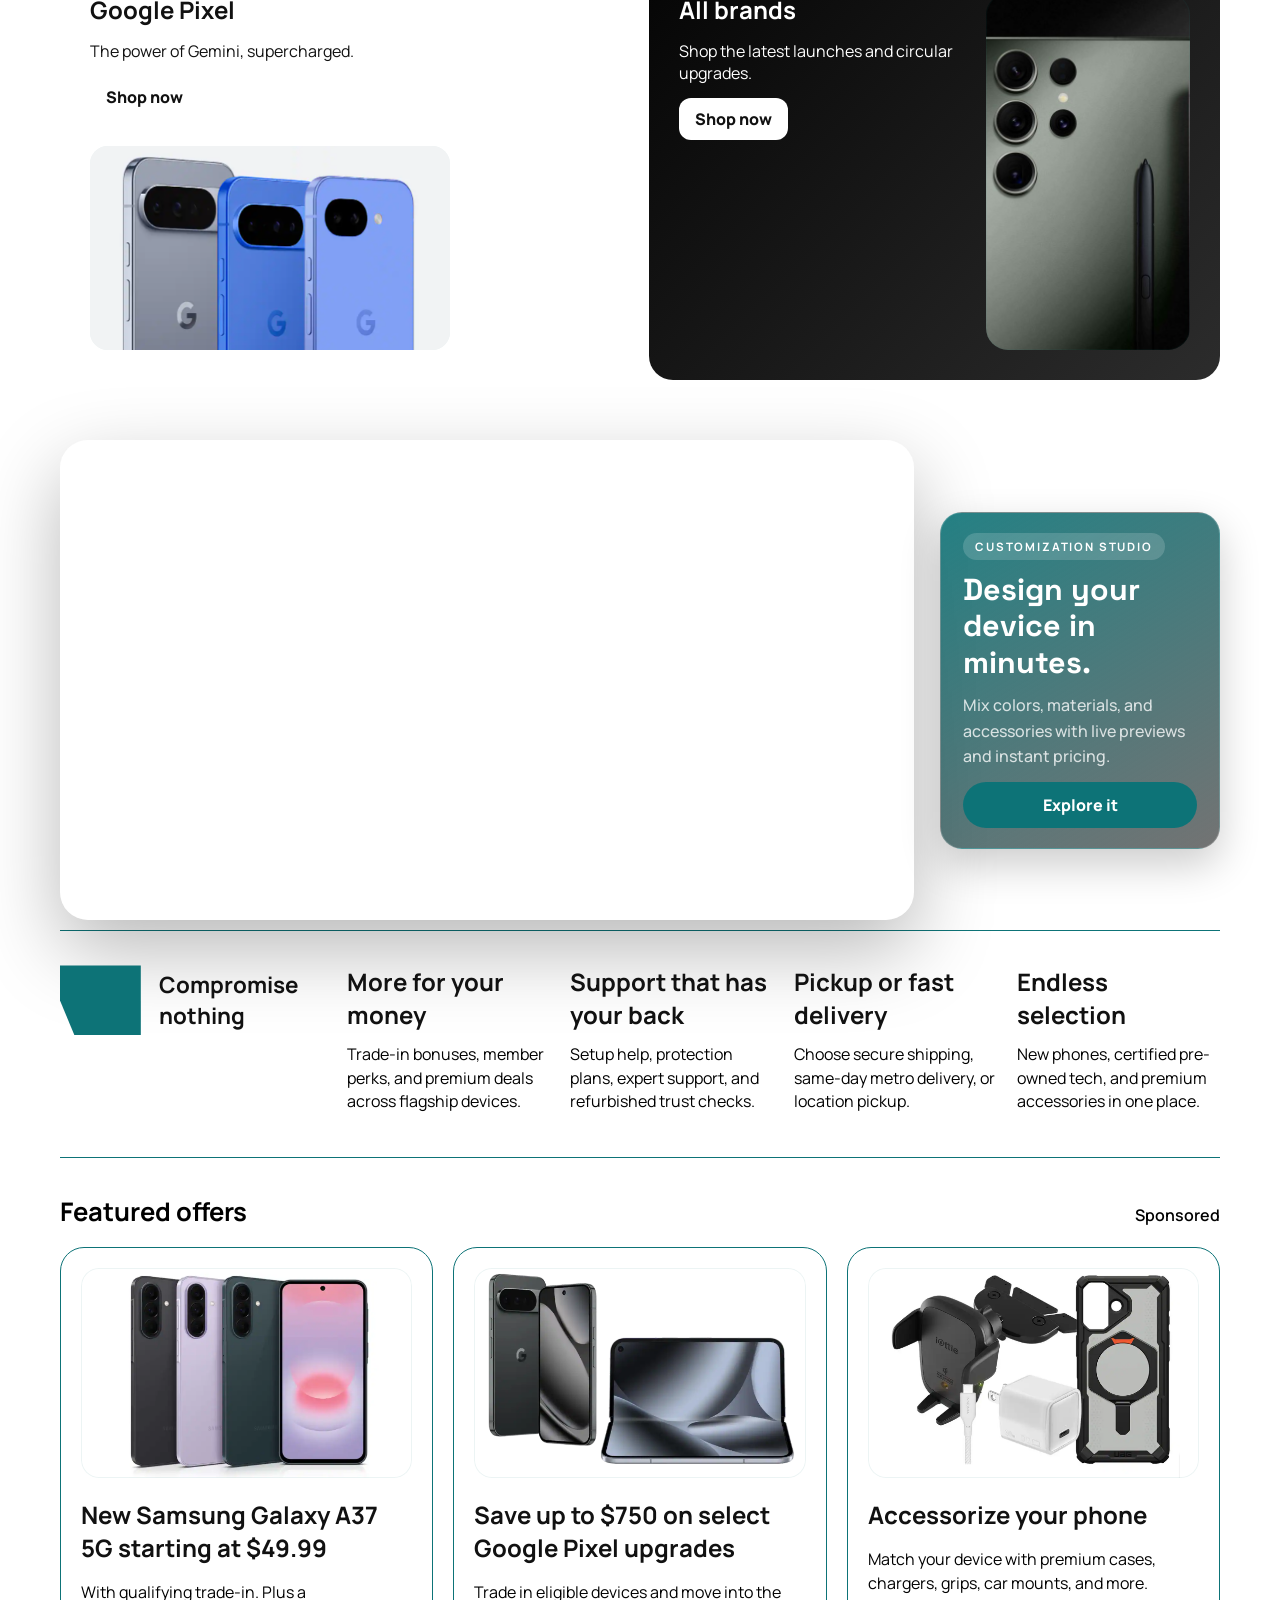
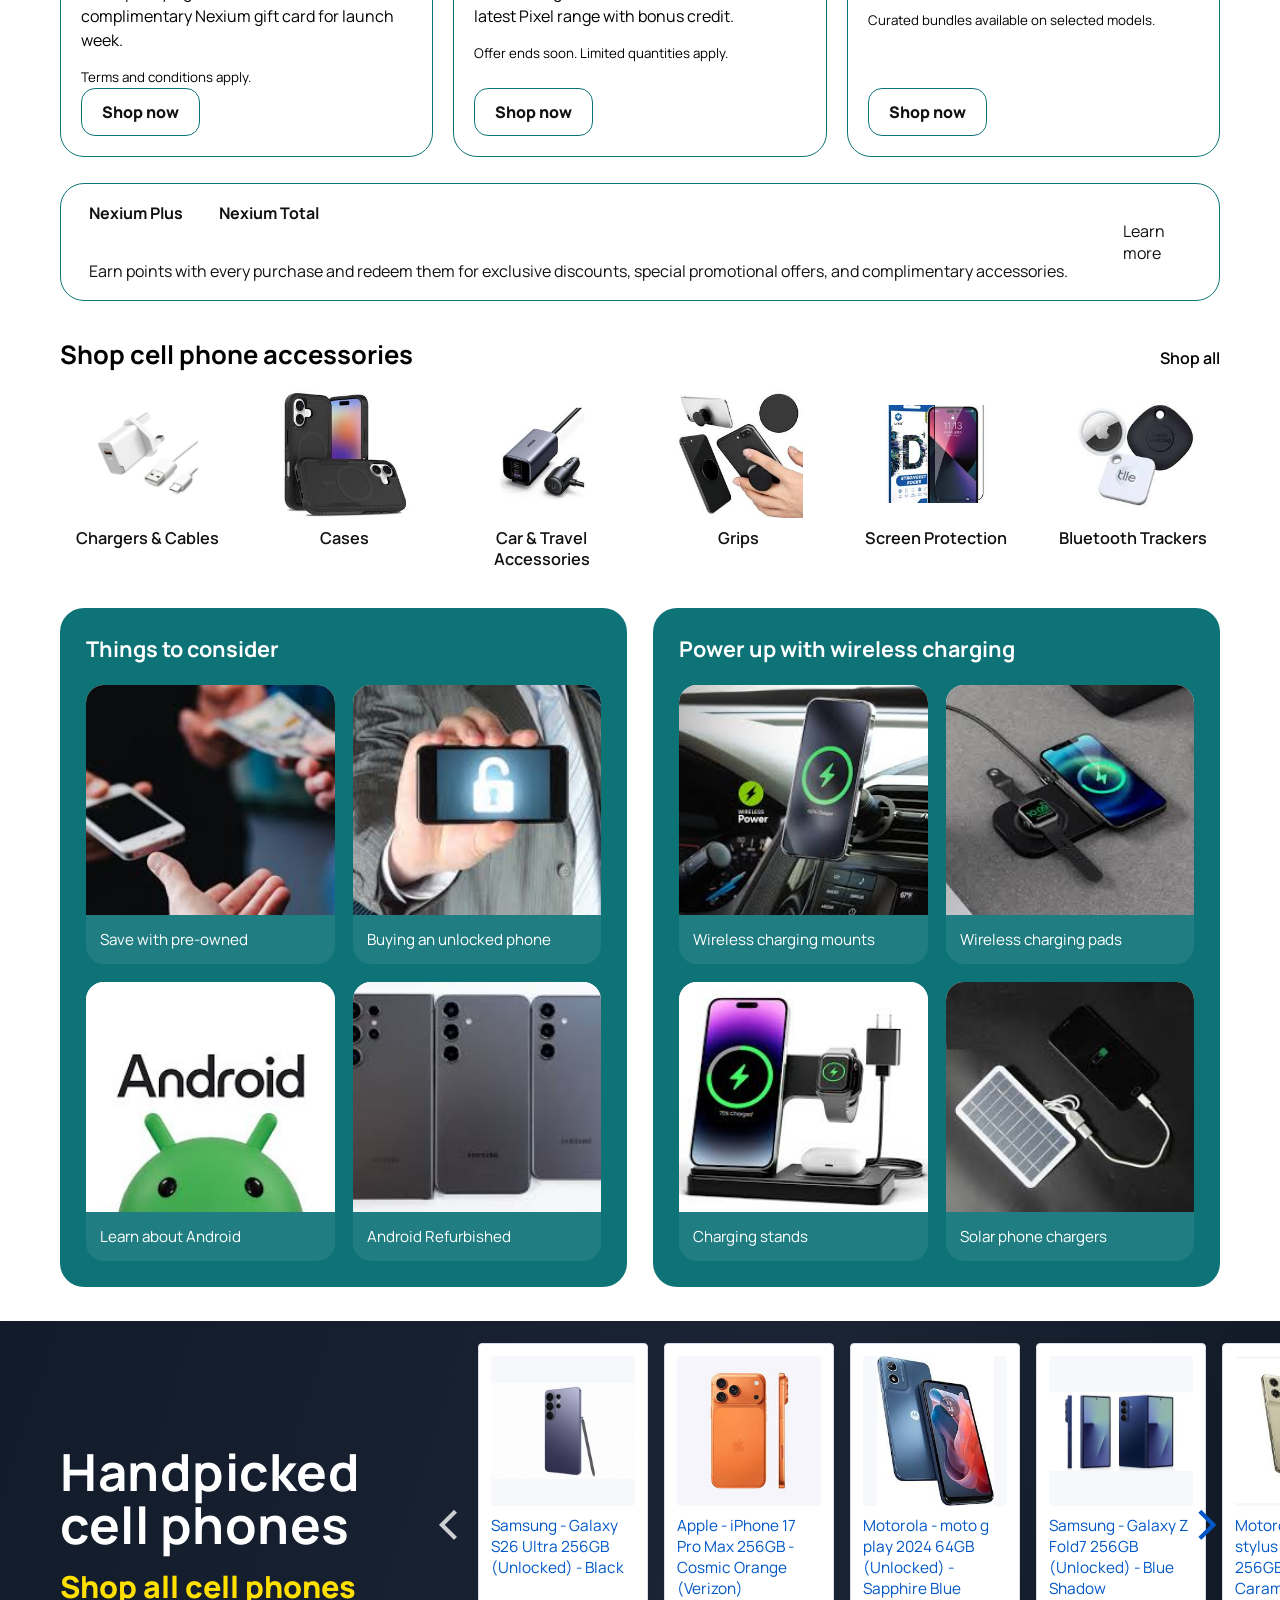
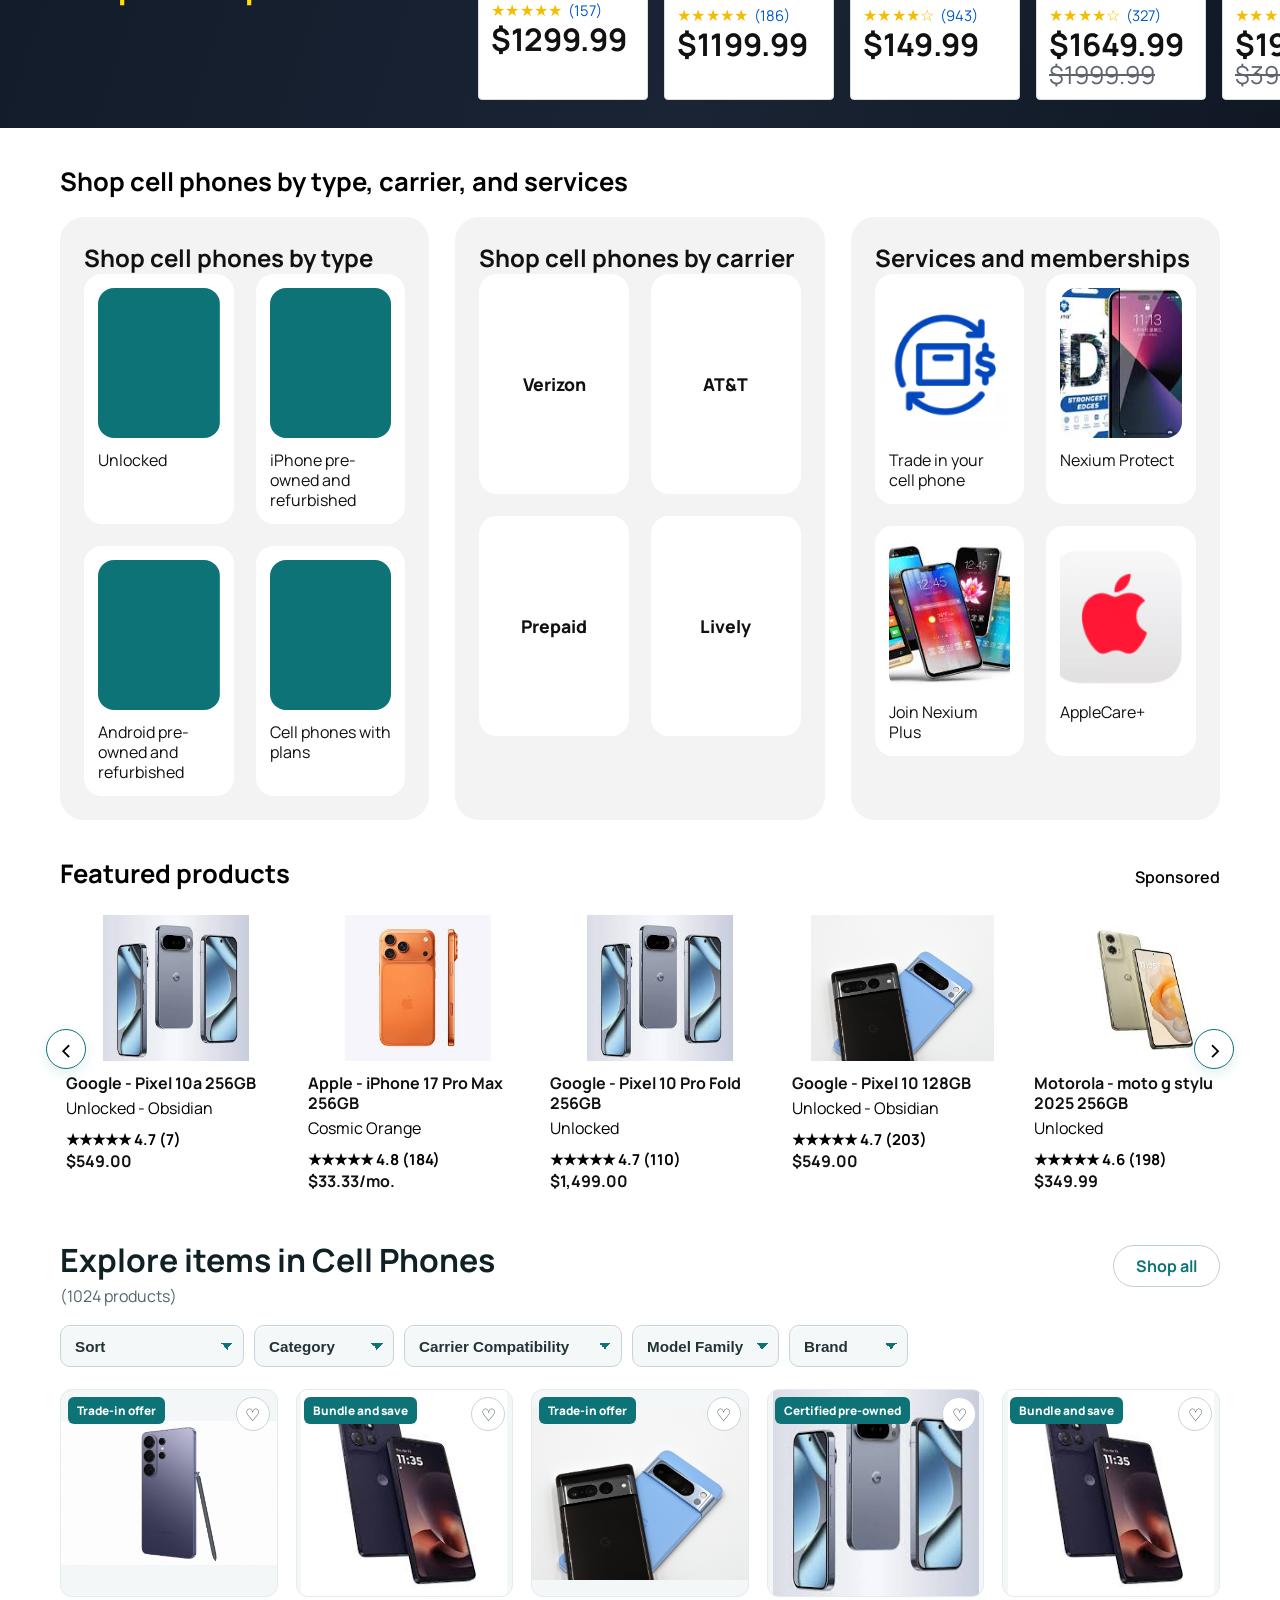
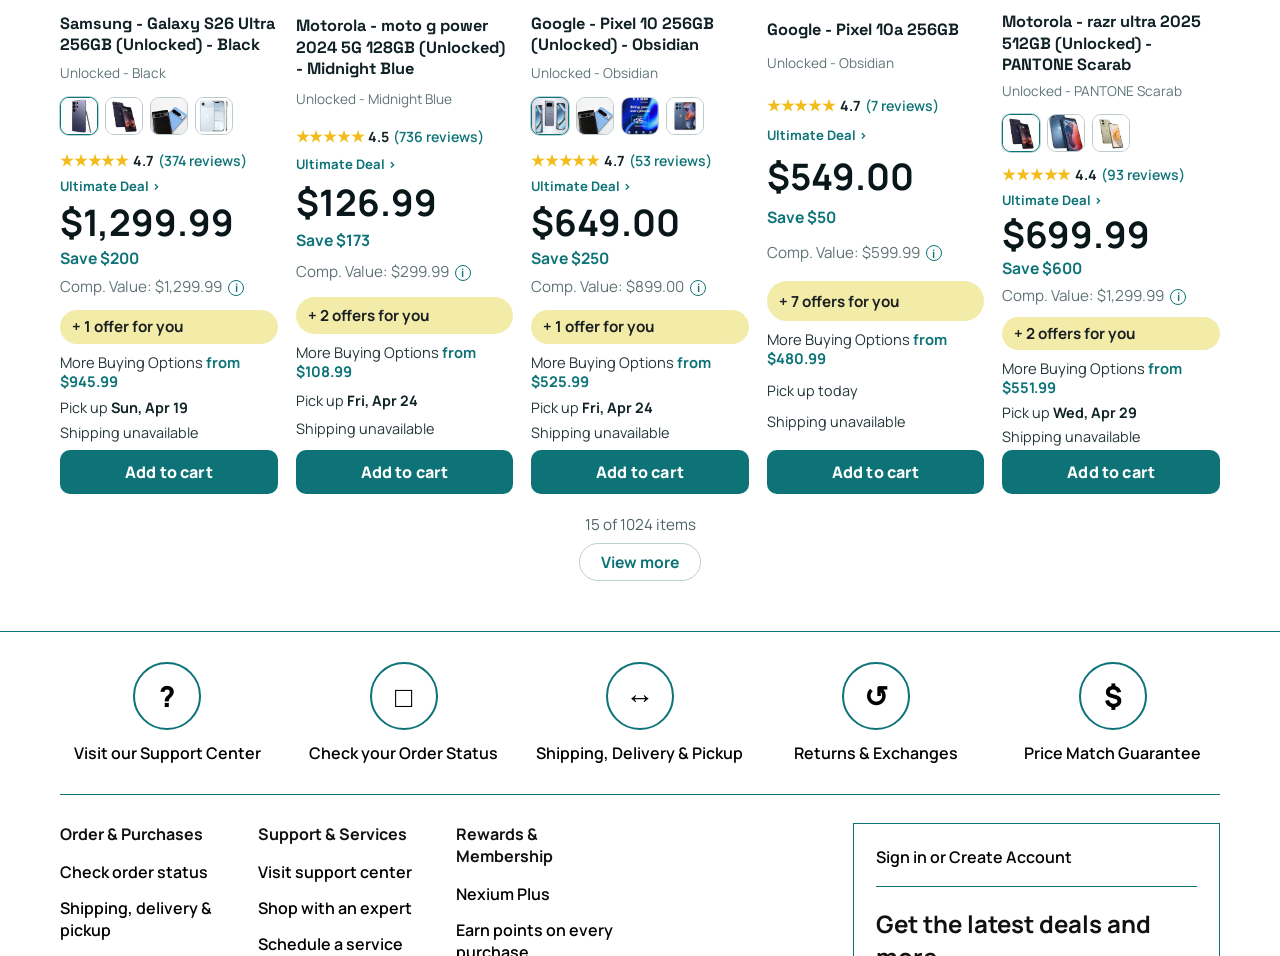
==== commit c6e289e2: "Merge branch 'master' into Induranga" ====
--- a/index.html
+++ b/index.html
@@ -719,7 +719,7 @@
       </div>
 
       <div class="catalog-more">
-        <p>15 of 1519 items</p>
+        <p>15 of 1024 items</p>
         <a class="catalog-more-btn" href="all-cell-phones.html">View more</a>
       </div>
     </section>
--- a/styles.css
+++ b/styles.css
@@ -1431,6 +1431,11 @@
   gap: 8px;
 }
 
+.auth-quick-link {
+  border-left: 1px solid rgba(255, 255, 255, 0.34);
+  padding-left: 16px;
+}
+
 .quick-action-copy {
   display: grid;
   gap: 1px;
@@ -4602,6 +4607,154 @@
   font-weight: 600;
 }
 
+body.auth-modal-open {
+  overflow: hidden;
+}
+
+.auth-modal-overlay {
+  position: fixed;
+  inset: 0;
+  z-index: 120;
+  display: flex;
+  align-items: center;
+  justify-content: center;
+  padding: 24px;
+  background: rgba(8, 26, 27, 0.56);
+}
+
+.auth-modal-overlay.is-hidden {
+  display: none;
+}
+
+.auth-modal-card {
+  width: min(460px, 100%);
+  background: #ffffff;
+  border: 1px solid #0d7377;
+  border-radius: 16px;
+  box-shadow: 0 22px 48px rgba(0, 0, 0, 0.22);
+  padding: 22px 22px 18px;
+  position: relative;
+}
+
+.auth-modal-close {
+  position: absolute;
+  top: 8px;
+  right: 8px;
+  width: 34px;
+  height: 34px;
+  border-radius: 50%;
+  border: 1px solid #0d7377;
+  background: #ffffff;
+  color: #000000;
+  font-size: 1.25rem;
+  line-height: 1;
+  cursor: pointer;
+}
+
+.auth-modal-title {
+  margin: 0;
+  color: #000000;
+  font-size: 1.6rem;
+}
+
+.auth-modal-copy {
+  margin: 8px 0 16px;
+  color: #223437;
+  line-height: 1.45;
+}
+
+.auth-form {
+  display: grid;
+  gap: 12px;
+}
+
+.auth-field {
+  display: grid;
+  gap: 6px;
+  font-size: 0.88rem;
+  font-weight: 700;
+  color: #1e2f33;
+}
+
+.auth-field input {
+  min-height: 42px;
+  border: 1px solid #0d7377;
+  border-radius: 8px;
+  padding: 0 12px;
+  color: #111;
+}
+
+.auth-modal-submit,
+.auth-modal-signout {
+  width: 100%;
+  min-height: 42px;
+  border-radius: 10px;
+  border: 0;
+  background: #0d7377;
+  color: #ffffff;
+  font-weight: 800;
+  cursor: pointer;
+}
+
+.auth-account-panel {
+  display: grid;
+  gap: 8px;
+  border: 1px solid #c4d8da;
+  border-radius: 12px;
+  padding: 12px;
+  background: #f4f9f9;
+}
+
+.auth-account-name {
+  margin: 0;
+  font-size: 1rem;
+  font-weight: 800;
+  color: #000000;
+}
+
+.auth-account-email {
+  margin: 0;
+  color: #214248;
+  font-size: 0.92rem;
+}
+
+.auth-modal-signout {
+  background: #ffffff;
+  color: #000000;
+  border: 1px solid #0d7377;
+}
+
+.auth-modal-switch-row {
+  margin: 10px 0 2px;
+  text-align: center;
+}
+
+.auth-mode-switch {
+  border: 0;
+  background: transparent;
+  color: #0d7377;
+  font-weight: 700;
+  font-size: 0.9rem;
+  text-decoration: underline;
+  cursor: pointer;
+  padding: 0;
+}
+
+.auth-modal-feedback {
+  min-height: 20px;
+  margin: 10px 0 0;
+  color: #214248;
+  font-size: 0.86rem;
+}
+
+.auth-modal-feedback.is-error {
+  color: #b42318;
+}
+
+.auth-modal-feedback.is-success {
+  color: #067647;
+}
+
 .footer-columns {
   display: grid;
   grid-template-columns: 1.7fr 0.78fr;
@@ -6046,6 +6199,12 @@
     grid-template-columns: 1fr;
   }
 
+  .customization-page .customization-layout {
+    grid-template-areas:
+      "preview"
+      "controls";
+  }
+
   .cart-custom-list {
     grid-template-columns: 1fr;
   }
